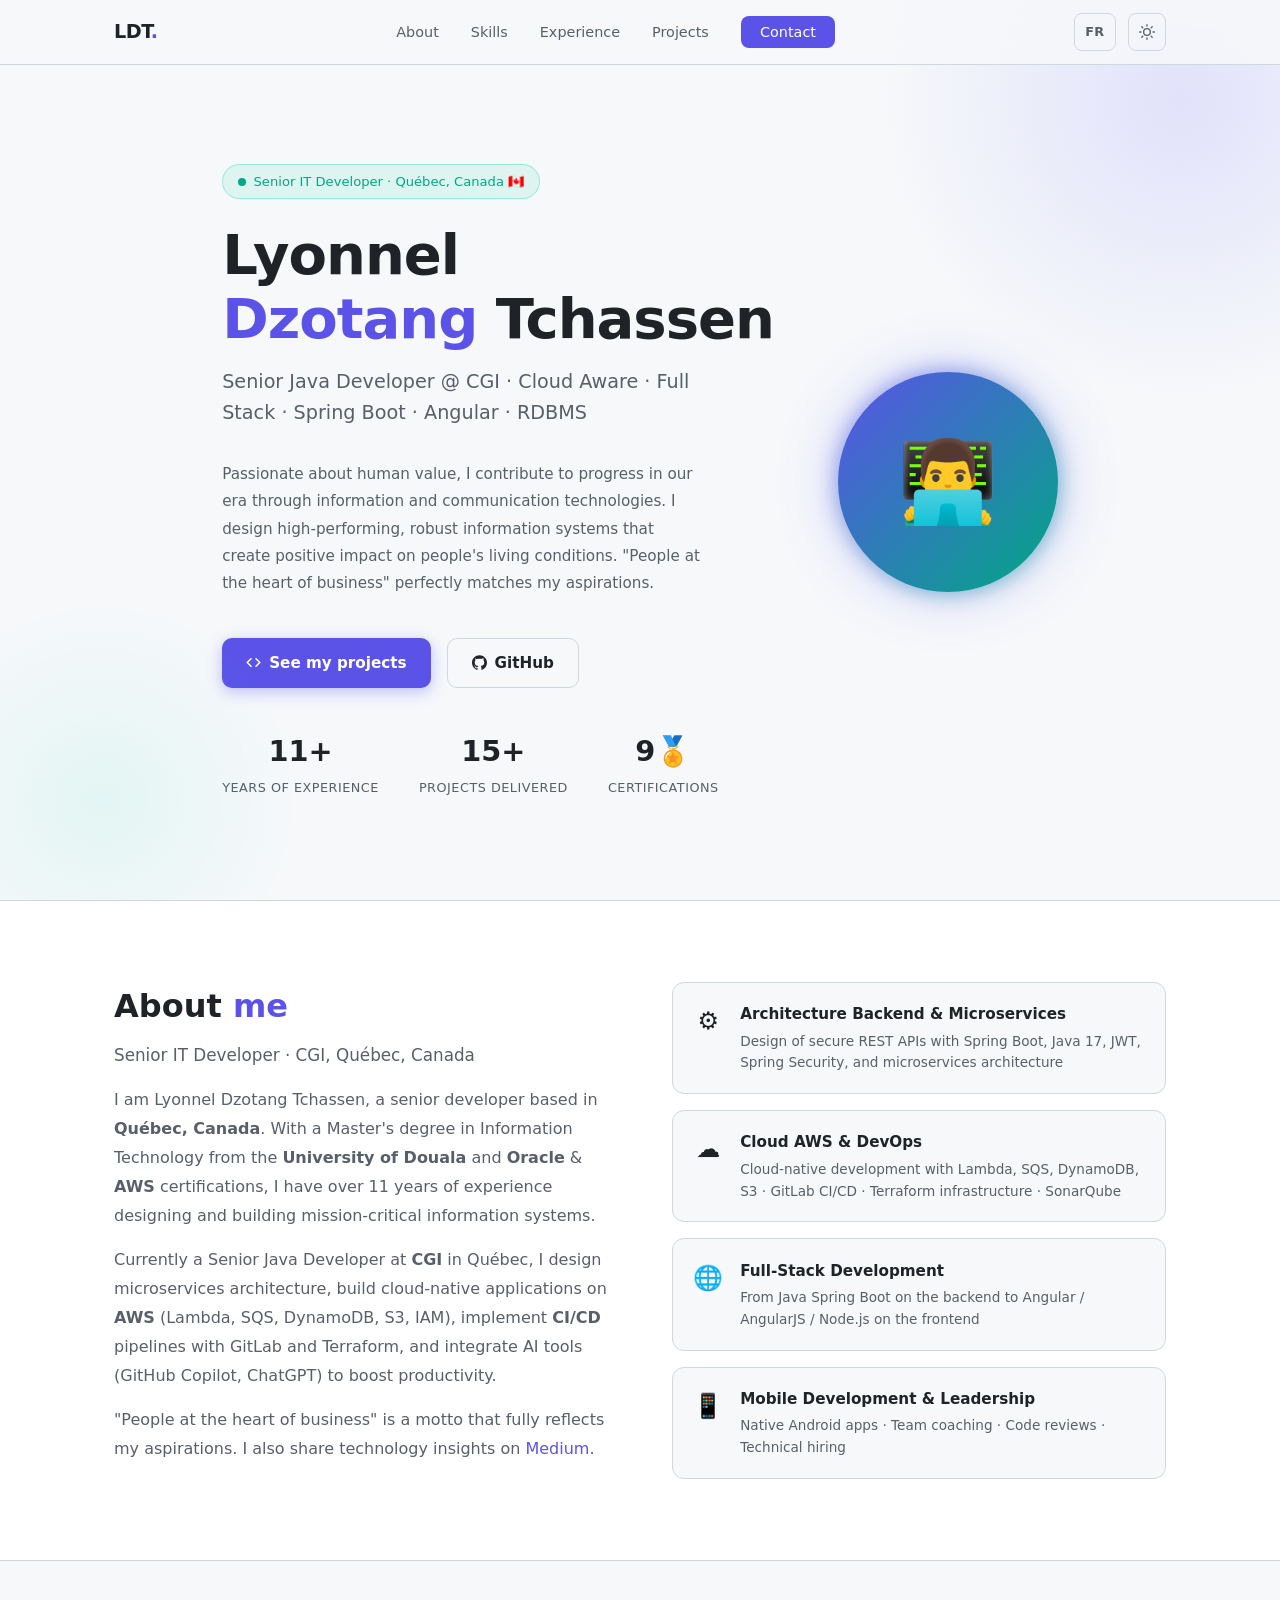
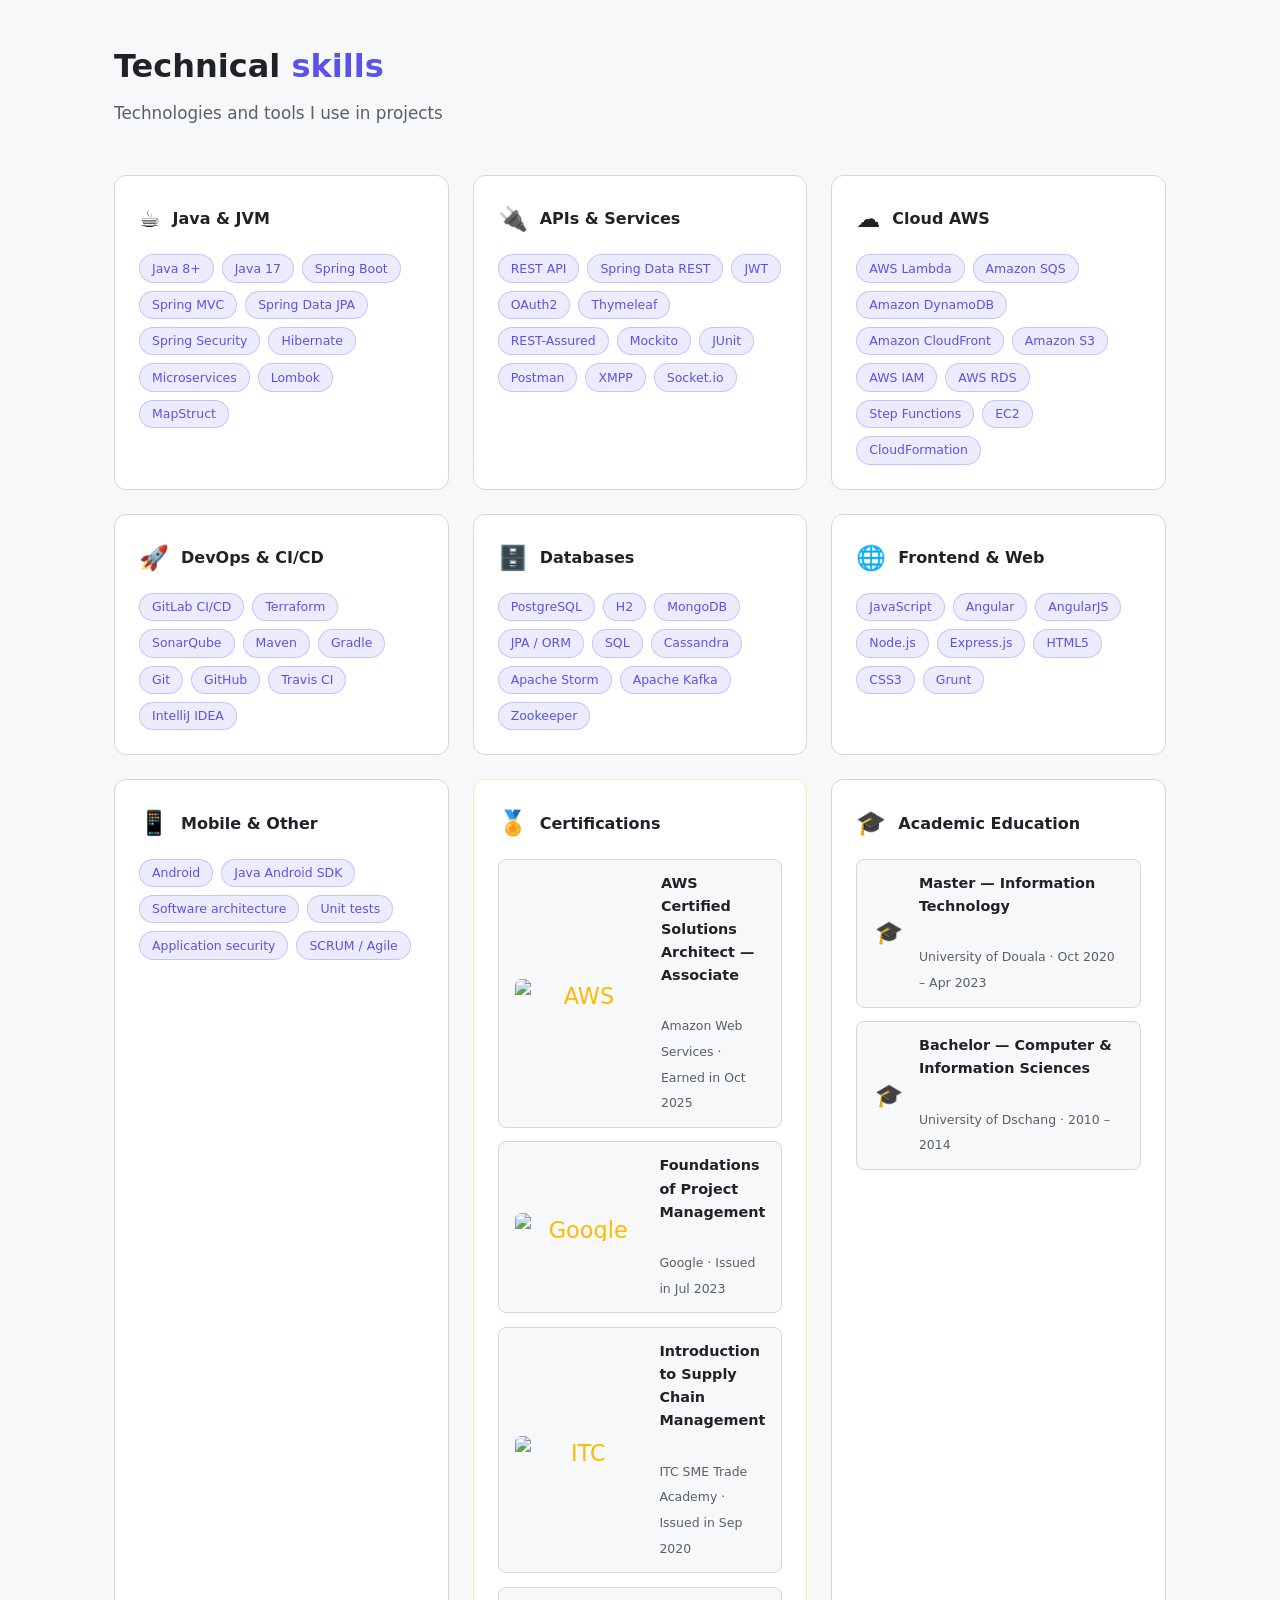
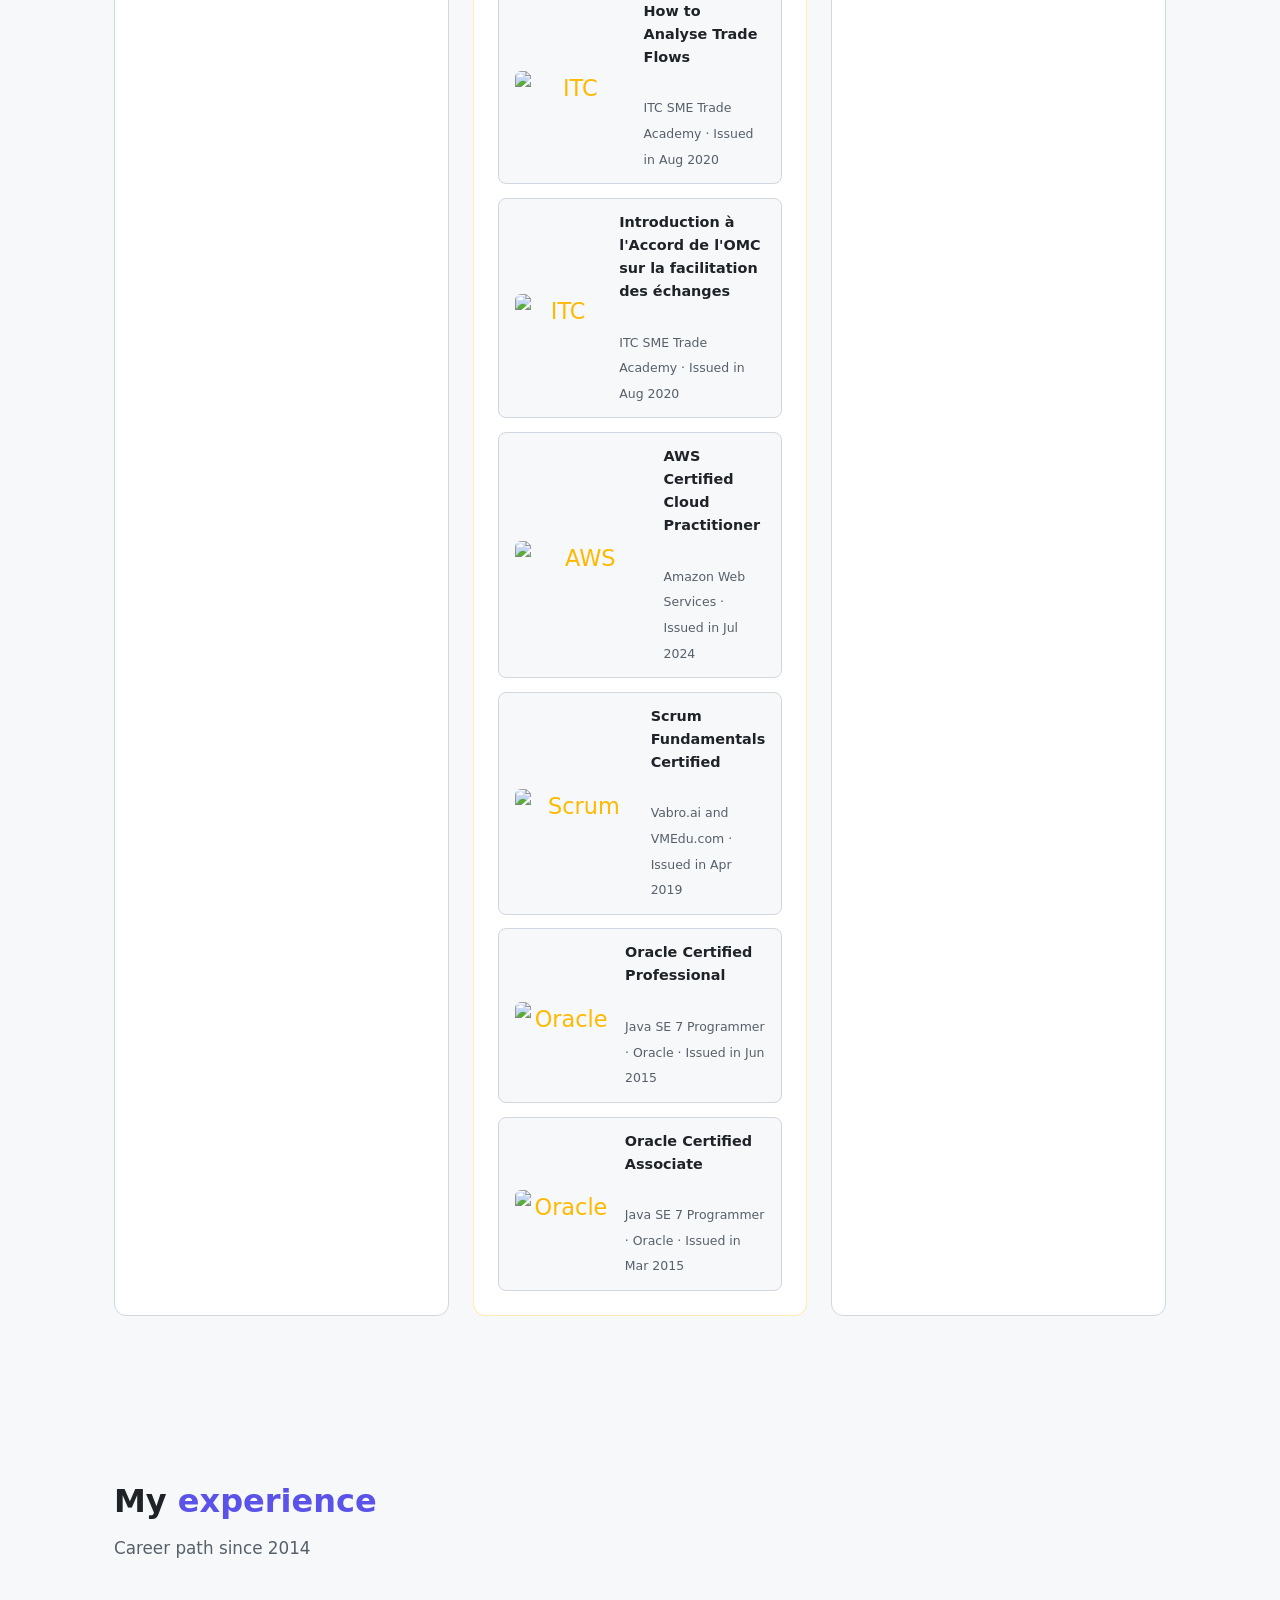
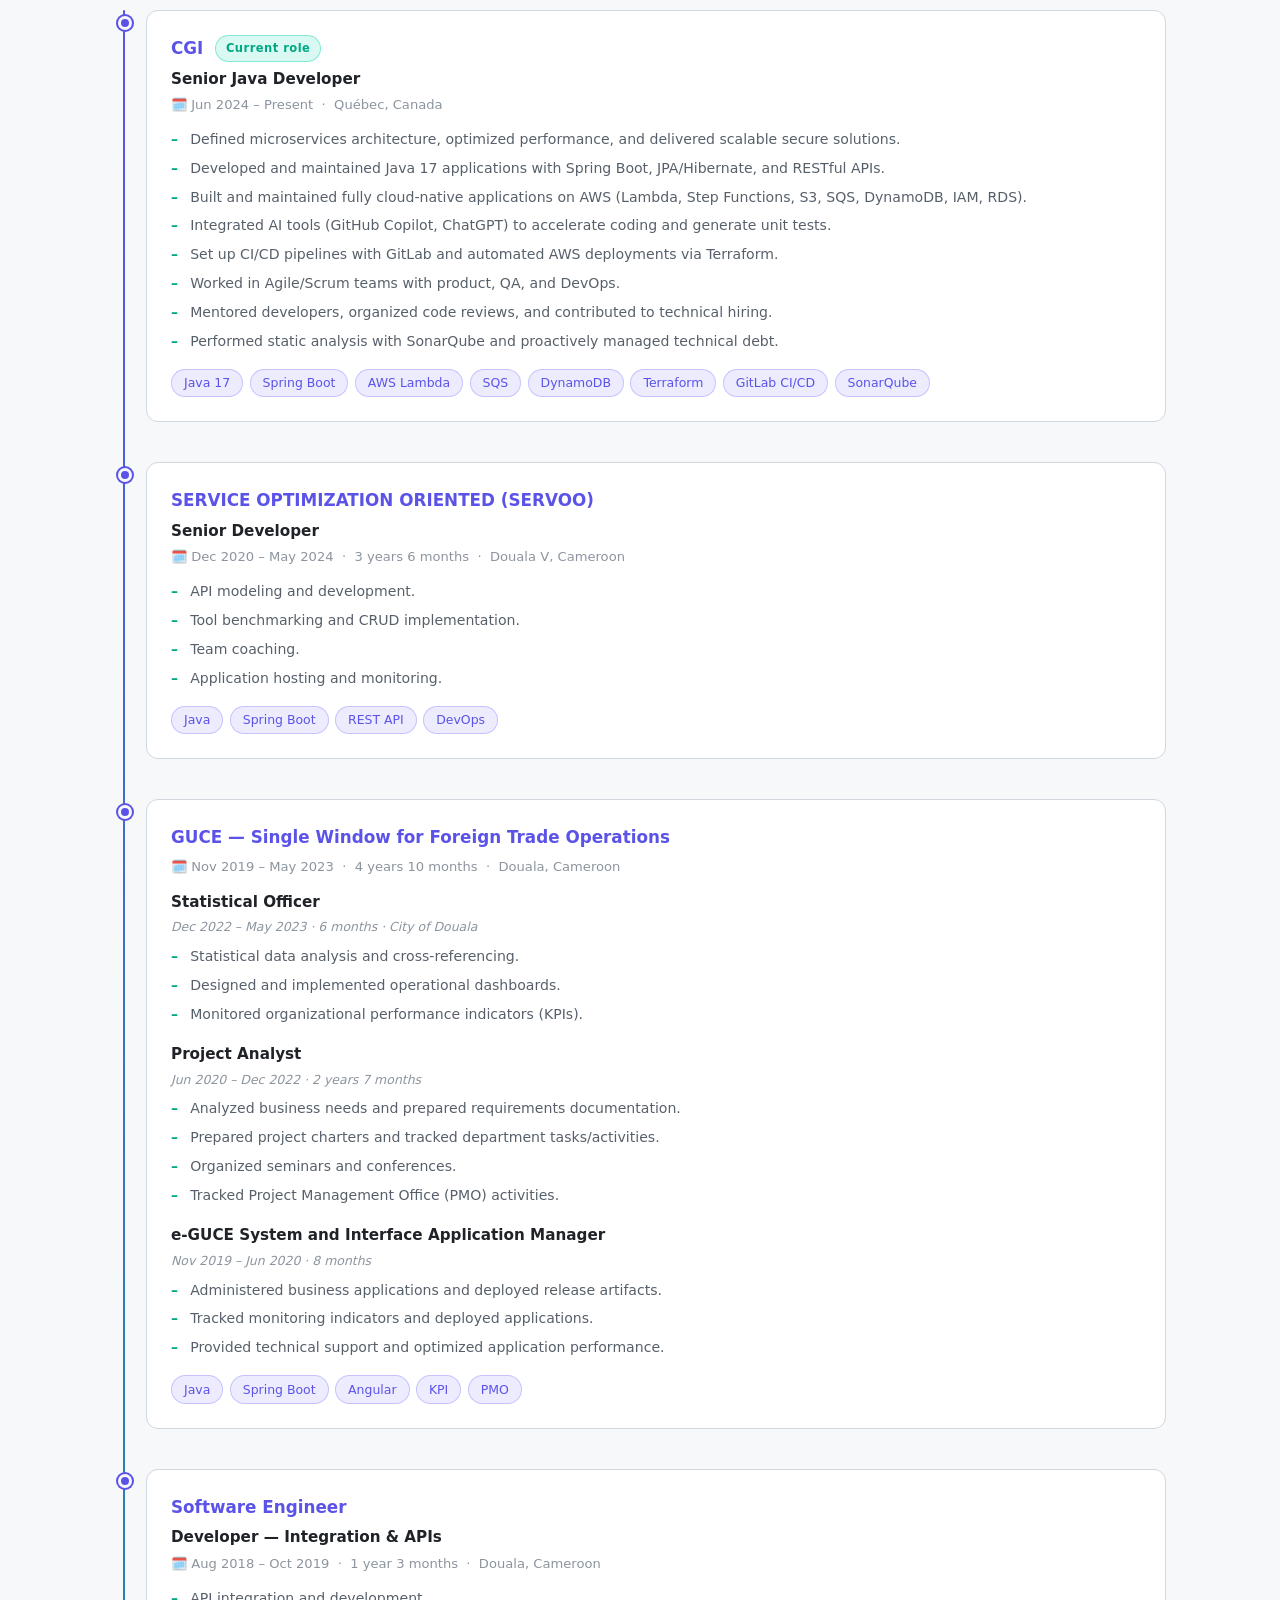
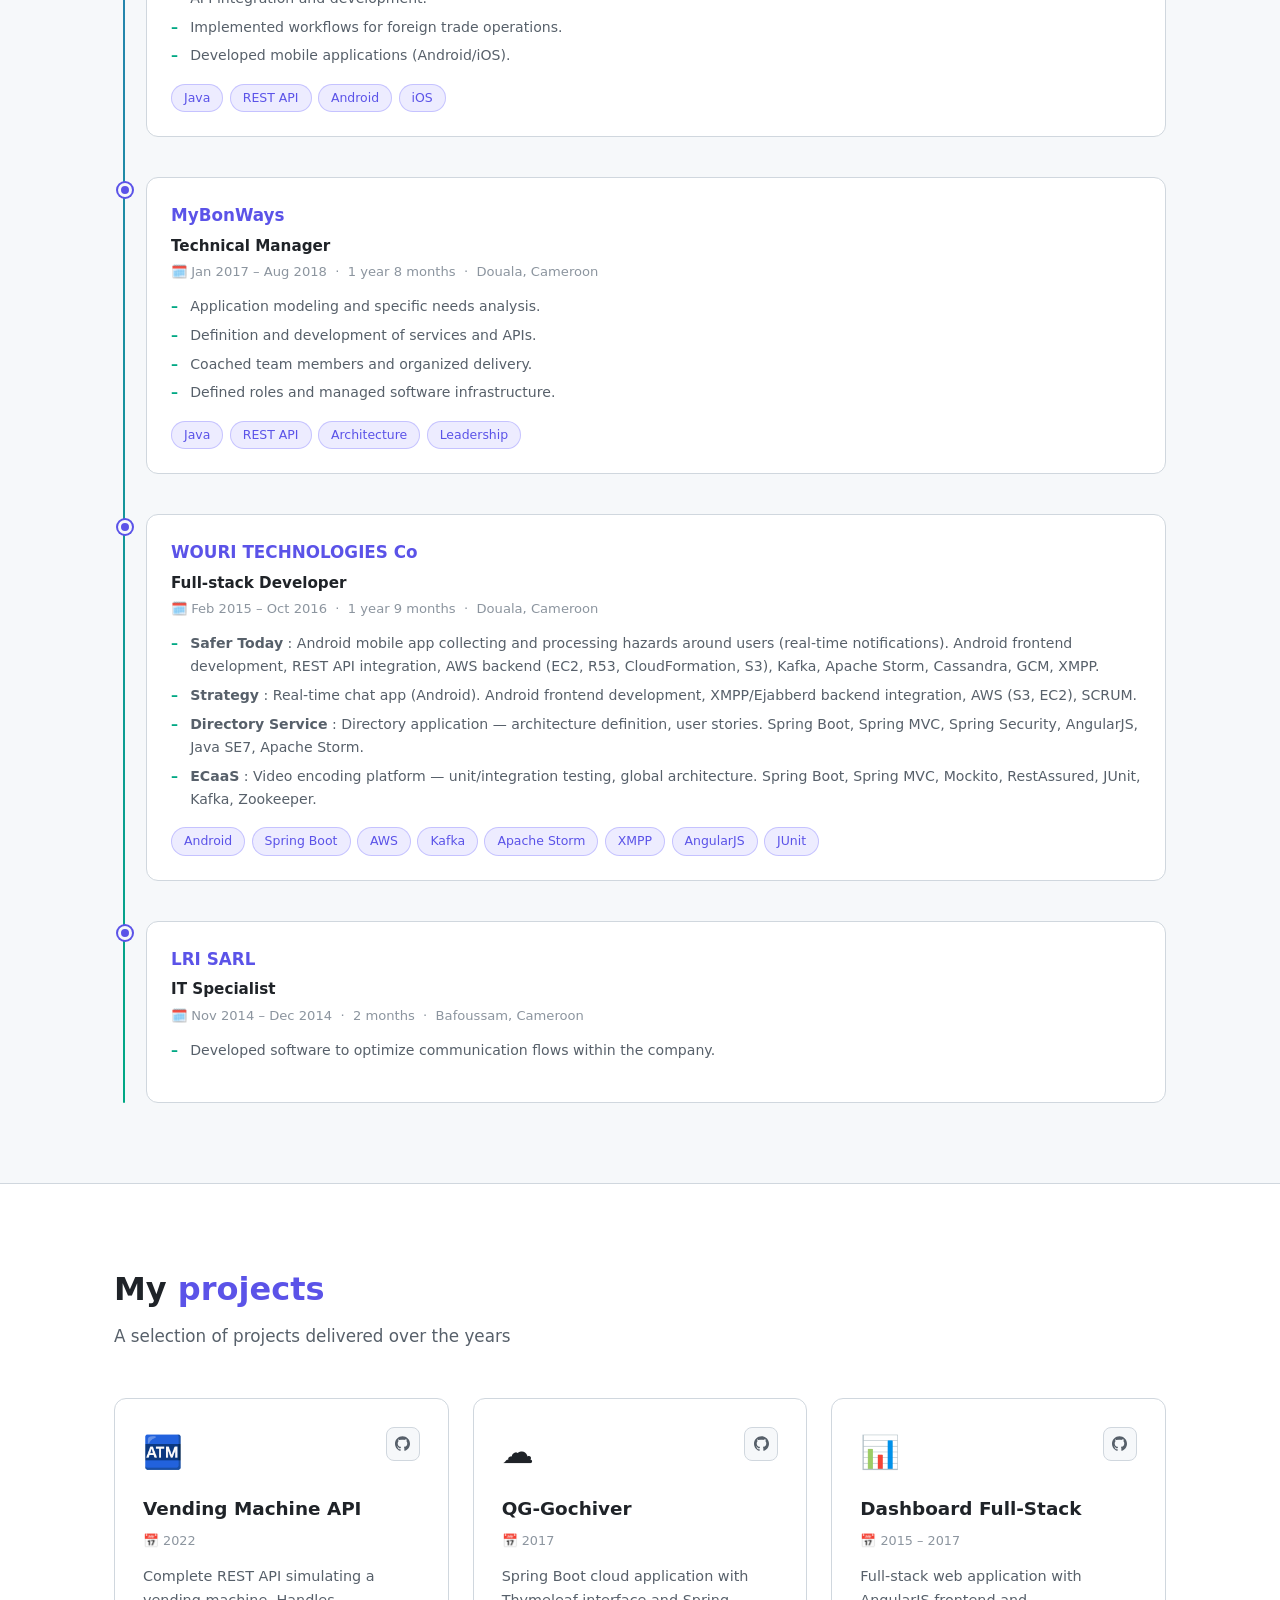
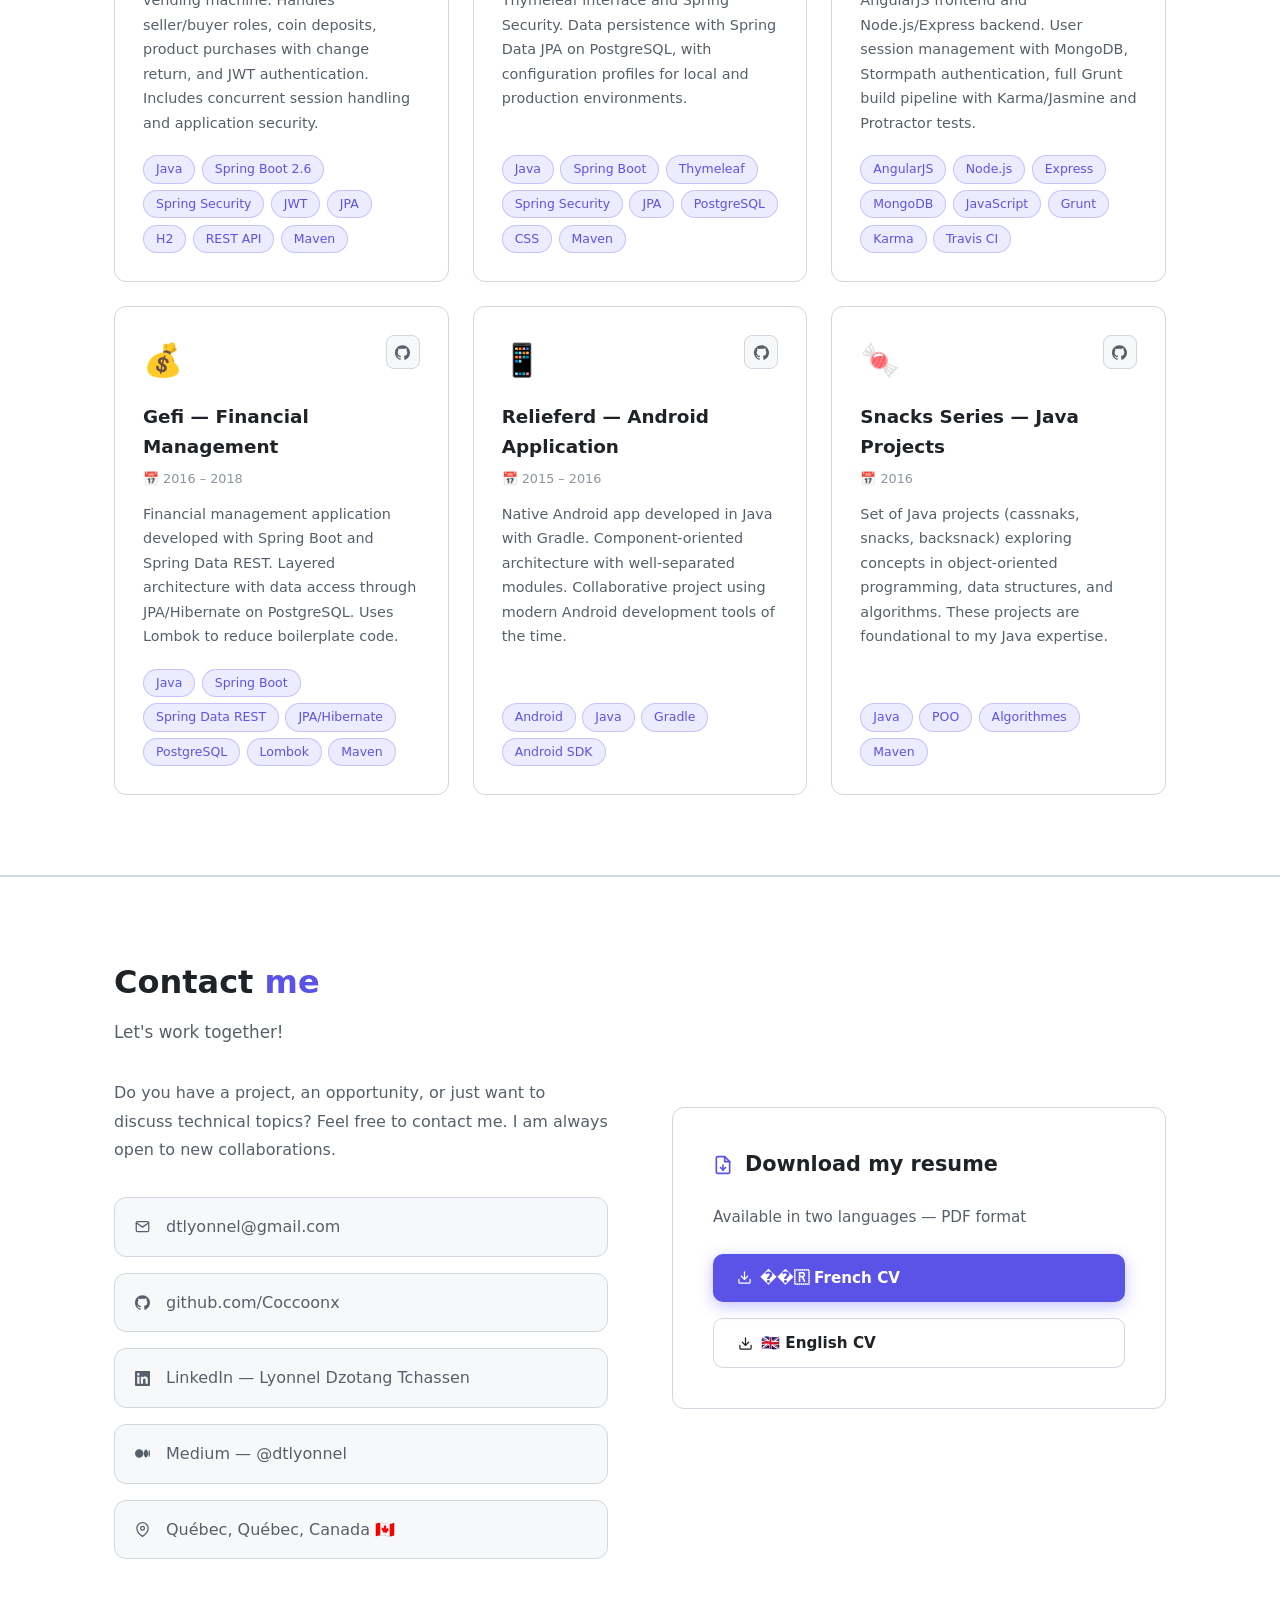
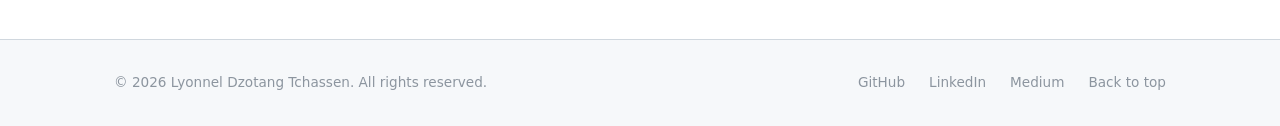
==== en-ca.html @ dbcf71ce "feat: update certification dates (Oracle OCA/OCP, AWS Cloud Practitioner) Agent-Logs-Url: https://gi" ====
<!DOCTYPE html>
<html lang="en-CA">
<head>
  <meta charset="UTF-8" />
  <meta name="viewport" content="width=device-width, initial-scale=1.0" />
  <meta name="description" content="Technical portfolio of Lyonnel Dzotang Tchassen — Senior IT Developer in Québec, specializing in Java 17, Spring Boot, AWS Cloud, Microservices, CI/CD and Full-Stack development." />
  <meta name="author" content="Lyonnel Dzotang Tchassen" />
  <title>Lyonnel Dzotang Tchassen — Portfolio (EN-CA)</title>
  <link rel="alternate" hreflang="fr-CA" href="index.html" />
  <link rel="alternate" hreflang="en-CA" href="en-ca.html" />
  <link rel="icon" type="image/svg+xml" href="favicon.svg" />

  <!-- Stylesheet -->
  <link rel="stylesheet" href="styles.css" />
</head>
<body>

  <!-- ========== NAVIGATION ========== -->
  <nav class="nav">
    <div class="container nav-inner">
      <a href="#" class="nav-logo">LDT<span>.</span></a>
      <ul class="nav-links">
        <li><a href="#about">About</a></li>
        <li><a href="#skills">Skills</a></li>
        <li><a href="#experience">Experience</a></li>
        <li><a href="#projects">Projects</a></li>
        <li><a href="#contact" class="nav-cta">Contact</a></li>
      </ul>
      <div class="nav-right">
        <a href="index.html" class="lang-switch" aria-label="Switch to French version">FR</a>
        <button class="theme-toggle" id="themeToggle" aria-label="Toggle theme">
          <!-- moon icon (shown in dark mode) -->
          <svg class="icon-moon" xmlns="http://www.w3.org/2000/svg" width="16" height="16" viewBox="0 0 24 24" fill="none" stroke="currentColor" stroke-width="2" stroke-linecap="round" stroke-linejoin="round" aria-hidden="true"><path d="M21 12.79A9 9 0 1 1 11.21 3 7 7 0 0 0 21 12.79z"/></svg>
          <!-- sun icon (shown in light mode) -->
          <svg class="icon-sun" xmlns="http://www.w3.org/2000/svg" width="16" height="16" viewBox="0 0 24 24" fill="none" stroke="currentColor" stroke-width="2" stroke-linecap="round" stroke-linejoin="round" aria-hidden="true"><circle cx="12" cy="12" r="5"/><line x1="12" y1="1" x2="12" y2="3"/><line x1="12" y1="21" x2="12" y2="23"/><line x1="4.22" y1="4.22" x2="5.64" y2="5.64"/><line x1="18.36" y1="18.36" x2="19.78" y2="19.78"/><line x1="1" y1="12" x2="3" y2="12"/><line x1="21" y1="12" x2="23" y2="12"/><line x1="4.22" y1="19.78" x2="5.64" y2="18.36"/><line x1="18.36" y1="5.64" x2="19.78" y2="4.22"/></svg>
        </button>
        <button class="hamburger" id="hamburger" aria-label="Menu" aria-expanded="false">
          <span></span><span></span><span></span>
        </button>
      </div>
    </div>
  </nav>

  <!-- Mobile drawer -->
  <nav class="mobile-menu" id="mobileMenu" aria-label="Mobile menu">
    <a href="#about" class="mobile-link">About</a>
    <a href="#skills" class="mobile-link">Skills</a>
    <a href="#experience" class="mobile-link">Experience</a>
    <a href="#projects" class="mobile-link">Projects</a>
    <a href="#contact" class="mobile-cta">Contact</a>
    <a href="index.html" class="mobile-link">French version</a>
  </nav>

  <!-- ========== HERO ========== -->
  <section class="hero" id="home">
    <div class="container">
      <div class="hero-inner">
        <div class="hero-content">
          <div class="hero-badge">Senior IT Developer · Québec, Canada 🇨🇦</div>
          <h1 class="hero-title">
            Lyonnel<br />
            <span class="highlight">Dzotang</span> Tchassen
          </h1>
          <p class="hero-subtitle">Senior Java Developer @ CGI · Cloud Aware · Full Stack · Spring Boot · Angular · RDBMS</p>
          <p class="hero-description">
            Passionate about human value, I contribute to progress in our era through
            information and communication technologies. I design high-performing, robust
            information systems that create positive impact on people's living conditions. "People at the heart of business" perfectly matches my aspirations.
          </p>
          <div class="hero-actions">
            <a href="#projects" class="btn btn-primary">
              <svg width="15" height="15" viewBox="0 0 24 24" fill="none" stroke="currentColor" stroke-width="2.5" stroke-linecap="round" stroke-linejoin="round" aria-hidden="true"><polyline points="16 18 22 12 16 6"/><polyline points="8 6 2 12 8 18"/></svg> See my projects
            </a>
            <a href="https://github.com/Coccoonx" target="_blank" rel="noopener" class="btn btn-outline">
              <svg width="15" height="15" viewBox="0 0 24 24" fill="currentColor" aria-hidden="true"><path d="M12 .297c-6.63 0-12 5.373-12 12 0 5.303 3.438 9.8 8.205 11.385.6.113.82-.258.82-.577 0-.285-.01-1.04-.015-2.04-3.338.724-4.042-1.61-4.042-1.61C4.422 18.07 3.633 17.7 3.633 17.7c-1.087-.744.084-.729.084-.729 1.205.084 1.838 1.236 1.838 1.236 1.07 1.835 2.809 1.305 3.495.998.108-.776.417-1.305.76-1.605-2.665-.3-5.466-1.332-5.466-5.93 0-1.31.465-2.38 1.235-3.22-.135-.303-.54-1.523.105-3.176 0 0 1.005-.322 3.3 1.23.96-.267 1.98-.399 3-.405 1.02.006 2.04.138 3 .405 2.28-1.552 3.285-1.23 3.285-1.23.645 1.653.24 2.873.12 3.176.765.84 1.23 1.91 1.23 3.22 0 4.61-2.805 5.625-5.475 5.92.42.36.81 1.096.81 2.22 0 1.606-.015 2.896-.015 3.286 0 .315.21.69.825.57C20.565 22.092 24 17.592 24 12.297c0-6.627-5.373-12-12-12"/></svg> GitHub
            </a>
          </div>
          <div class="hero-stats">
            <div class="stat">
              <span class="stat-number">11+</span>
              <span class="stat-label">Years of experience</span>
            </div>
            <div class="stat">
              <span class="stat-number">15+</span>
              <span class="stat-label">Projects delivered</span>
            </div>
            <div class="stat">
              <span class="stat-number">9🏅</span>
              <span class="stat-label">Certifications</span>
            </div>
          </div>
        </div>
        <div class="hero-avatar" aria-hidden="true">👨‍💻</div>
      </div>
    </div>
  </section>

  <!-- ========== ABOUT ========== -->
  <section class="section about" id="about">
    <div class="container">
      <div class="about-inner">
        <div class="about-text">
          <h2 class="section-title">About <span>me</span></h2>
          <p class="section-subtitle">Senior IT Developer · CGI, Québec, Canada</p>
          <p>
            I am Lyonnel Dzotang Tchassen, a senior developer based in <strong>Québec, Canada</strong>.
            With a Master's degree in Information Technology from the <strong>University of Douala</strong> and
            <strong>Oracle</strong> &amp; <strong>AWS</strong> certifications, I have over 11 years of experience
            designing and building mission-critical information systems.
          </p>
          <p>
            Currently a Senior Java Developer at <strong>CGI</strong> in Québec, I design
            microservices architecture, build cloud-native applications on <strong>AWS</strong> (Lambda,
            SQS, DynamoDB, S3, IAM), implement <strong>CI/CD</strong> pipelines with GitLab and
            Terraform, and integrate AI tools (GitHub Copilot, ChatGPT) to boost productivity.
          </p>
          <p>
            "People at the heart of business" is a motto that fully reflects my aspirations.
            I also share technology insights on
            <a href="https://medium.com/@dtlyonnel" target="_blank" rel="noopener">Medium</a>.
          </p>
        </div>
        <div class="about-highlights">
          <div class="highlight-item">
            <span class="highlight-icon">⚙️</span>
            <div>
              <h4>Architecture Backend & Microservices</h4>
              <p>Design of secure REST APIs with Spring Boot, Java 17, JWT, Spring Security, and microservices architecture</p>
            </div>
          </div>
          <div class="highlight-item">
            <span class="highlight-icon">☁️</span>
            <div>
              <h4>Cloud AWS & DevOps</h4>
              <p>Cloud-native development with Lambda, SQS, DynamoDB, S3 · GitLab CI/CD · Terraform infrastructure · SonarQube</p>
            </div>
          </div>
          <div class="highlight-item">
            <span class="highlight-icon">🌐</span>
            <div>
              <h4>Full-Stack Development</h4>
              <p>From Java Spring Boot on the backend to Angular / AngularJS / Node.js on the frontend</p>
            </div>
          </div>
          <div class="highlight-item">
            <span class="highlight-icon">📱</span>
            <div>
              <h4>Mobile Development & Leadership</h4>
              <p>Native Android apps · Team coaching · Code reviews · Technical hiring</p>
            </div>
          </div>
        </div>
      </div>
    </div>
  </section>

  <!-- ========== SKILLS ========== -->
  <section class="section" id="skills">
    <div class="container">
      <h2 class="section-title">Technical <span>skills</span></h2>
      <p class="section-subtitle">Technologies and tools I use in projects</p>
      <div class="skills-grid">

        <div class="skill-category">
          <div class="skill-cat-header">
            <span class="skill-cat-icon">☕</span>
            <span class="skill-cat-title">Java & JVM</span>
          </div>
          <div class="skill-tags">
            <span class="tag">Java 8+</span>
            <span class="tag">Java 17</span>
            <span class="tag">Spring Boot</span>
            <span class="tag">Spring MVC</span>
            <span class="tag">Spring Data JPA</span>
            <span class="tag">Spring Security</span>
            <span class="tag">Hibernate</span>
            <span class="tag">Microservices</span>
            <span class="tag">Lombok</span>
            <span class="tag">MapStruct</span>
          </div>
        </div>

        <div class="skill-category">
          <div class="skill-cat-header">
            <span class="skill-cat-icon">🔌</span>
            <span class="skill-cat-title">APIs & Services</span>
          </div>
          <div class="skill-tags">
            <span class="tag">REST API</span>
            <span class="tag">Spring Data REST</span>
            <span class="tag">JWT</span>
            <span class="tag">OAuth2</span>
            <span class="tag">Thymeleaf</span>
            <span class="tag">REST-Assured</span>
            <span class="tag">Mockito</span>
            <span class="tag">JUnit</span>
            <span class="tag">Postman</span>
            <span class="tag">XMPP</span>
            <span class="tag">Socket.io</span>
          </div>
        </div>

        <div class="skill-category">
          <div class="skill-cat-header">
            <span class="skill-cat-icon">☁️</span>
            <span class="skill-cat-title">Cloud AWS</span>
          </div>
          <div class="skill-tags">
            <span class="tag">AWS Lambda</span>
            <span class="tag">Amazon SQS</span>
            <span class="tag">Amazon DynamoDB</span>
            <span class="tag">Amazon CloudFront</span>
            <span class="tag">Amazon S3</span>
            <span class="tag">AWS IAM</span>
            <span class="tag">AWS RDS</span>
            <span class="tag">Step Functions</span>
            <span class="tag">EC2</span>
            <span class="tag">CloudFormation</span>
          </div>
        </div>

        <div class="skill-category">
          <div class="skill-cat-header">
            <span class="skill-cat-icon">🚀</span>
            <span class="skill-cat-title">DevOps & CI/CD</span>
          </div>
          <div class="skill-tags">
            <span class="tag">GitLab CI/CD</span>
            <span class="tag">Terraform</span>
            <span class="tag">SonarQube</span>
            <span class="tag">Maven</span>
            <span class="tag">Gradle</span>
            <span class="tag">Git</span>
            <span class="tag">GitHub</span>
            <span class="tag">Travis CI</span>
            <span class="tag">IntelliJ IDEA</span>
          </div>
        </div>

        <div class="skill-category">
          <div class="skill-cat-header">
            <span class="skill-cat-icon">🗄️</span>
            <span class="skill-cat-title">Databases</span>
          </div>
          <div class="skill-tags">
            <span class="tag">PostgreSQL</span>
            <span class="tag">H2</span>
            <span class="tag">MongoDB</span>
            <span class="tag">JPA / ORM</span>
            <span class="tag">SQL</span>
            <span class="tag">Cassandra</span>
            <span class="tag">Apache Storm</span>
            <span class="tag">Apache Kafka</span>
            <span class="tag">Zookeeper</span>
          </div>
        </div>

        <div class="skill-category">
          <div class="skill-cat-header">
            <span class="skill-cat-icon">🌐</span>
            <span class="skill-cat-title">Frontend & Web</span>
          </div>
          <div class="skill-tags">
            <span class="tag">JavaScript</span>
            <span class="tag">Angular</span>
            <span class="tag">AngularJS</span>
            <span class="tag">Node.js</span>
            <span class="tag">Express.js</span>
            <span class="tag">HTML5</span>
            <span class="tag">CSS3</span>
            <span class="tag">Grunt</span>
          </div>
        </div>

        <div class="skill-category">
          <div class="skill-cat-header">
            <span class="skill-cat-icon">📱</span>
            <span class="skill-cat-title">Mobile & Other</span>
          </div>
          <div class="skill-tags">
            <span class="tag">Android</span>
            <span class="tag">Java Android SDK</span>
            <span class="tag">Software architecture</span>
            <span class="tag">Unit tests</span>
            <span class="tag">Application security</span>
            <span class="tag">SCRUM / Agile</span>
          </div>
        </div>

        <div class="skill-category skill-category--cert">
          <div class="skill-cat-header">
            <span class="skill-cat-icon">🏅</span>
            <span class="skill-cat-title">Certifications</span>
          </div>
          <div class="cert-list">
            <div class="cert-item">
              <img class="cert-badge cert-badge-img" src="https://github.com/user-attachments/assets/56078456-a973-4af6-a7c3-b64ad6522e14" alt="AWS Solutions Architect Associate badge" loading="lazy" decoding="async" />
              <div>
                <strong>AWS Certified Solutions Architect — Associate</strong><br />
                <small>Amazon Web Services · Earned in Oct 2025</small>
              </div>
            </div>
            <div class="cert-item">
              <img class="cert-badge cert-badge-img" src="https://img.shields.io/badge/Google-Project_Management-4285F4?style=for-the-badge&amp;logo=google&amp;logoColor=white" alt="Google Project Management badge" loading="lazy" decoding="async" />
              <div>
                <strong>Foundations of Project Management</strong><br />
                <small>Google · Issued in Jul 2023</small>
              </div>
            </div>
            <div class="cert-item">
              <img class="cert-badge cert-badge-img" src="https://img.shields.io/badge/ITC-Supply_Chain_Management-0A6EBD?style=for-the-badge" alt="ITC Supply Chain Management badge" loading="lazy" decoding="async" />
              <div>
                <strong>Introduction to Supply Chain Management</strong><br />
                <small>ITC SME Trade Academy · Issued in Sep 2020</small>
              </div>
            </div>
            <div class="cert-item">
              <img class="cert-badge cert-badge-img" src="https://img.shields.io/badge/ITC-Trade_Flows-0A6EBD?style=for-the-badge" alt="ITC Trade Flows badge" loading="lazy" decoding="async" />
              <div>
                <strong>How to Analyse Trade Flows</strong><br />
                <small>ITC SME Trade Academy · Issued in Aug 2020</small>
              </div>
            </div>
            <div class="cert-item">
              <img class="cert-badge cert-badge-img" src="https://img.shields.io/badge/ITC-Trade_Facilitation-0A6EBD?style=for-the-badge" alt="ITC Trade Facilitation badge" loading="lazy" decoding="async" />
              <div>
                <strong>Introduction à l'Accord de l'OMC sur la facilitation des échanges</strong><br />
                <small>ITC SME Trade Academy · Issued in Aug 2020</small>
              </div>
            </div>
            <div class="cert-item">
              <img class="cert-badge cert-badge-img" src="https://github.com/user-attachments/assets/c1d04ba4-fe42-4bd4-9ab0-0fd195fefcc6" alt="AWS Cloud Practitioner badge" loading="lazy" decoding="async" />
              <div>
                <strong>AWS Certified Cloud Practitioner</strong><br />
                <small>Amazon Web Services · Issued in Jul 2024</small>
              </div>
            </div>
            <div class="cert-item">
              <img class="cert-badge cert-badge-img" src="https://img.shields.io/badge/Scrum-Fundamentals-009FDA?style=for-the-badge" alt="Scrum Fundamentals badge" loading="lazy" decoding="async" />
              <div>
                <strong>Scrum Fundamentals Certified</strong><br />
                <small>Vabro.ai and VMEdu.com · Issued in Apr 2019</small>
              </div>
            </div>
            <div class="cert-item">
              <img class="cert-badge cert-badge-img" src="https://github.com/user-attachments/assets/168203d4-fb50-4c50-bf21-3f206baa89c7" alt="Oracle OCP badge" loading="lazy" decoding="async" />
              <div>
                <strong>Oracle Certified Professional</strong><br />
                <small>Java SE 7 Programmer · Oracle · Issued in Jun 2015</small>
              </div>
            </div>
            <div class="cert-item">
              <img class="cert-badge cert-badge-img" src="https://github.com/user-attachments/assets/389f35ef-4813-4294-9500-443a9073a824" alt="Oracle OCA badge" loading="lazy" decoding="async" />
              <div>
                <strong>Oracle Certified Associate</strong><br />
                <small>Java SE 7 Programmer · Oracle · Issued in Mar 2015</small>
              </div>
            </div>
          </div>
        </div>
        <div class="skill-category">
          <div class="skill-cat-header">
            <span class="skill-cat-icon">🎓</span>
            <span class="skill-cat-title">Academic Education</span>
          </div>
          <div class="cert-list">
            <div class="cert-item">
              <span class="cert-badge">🎓</span>
              <div>
                <strong>Master — Information Technology</strong><br />
                <small>University of Douala · Oct 2020 – Apr 2023</small>
              </div>
            </div>
            <div class="cert-item">
              <span class="cert-badge">🎓</span>
              <div>
                <strong>Bachelor — Computer &amp; Information Sciences</strong><br />
                <small>University of Dschang · 2010 – 2014</small>
              </div>
            </div>
          </div>
        </div>
    </div>
  </section>
  <!-- ========== EXPERIENCE ========== -->
  <section class="section experience-section" id="experience">
    <div class="container">
      <h2 class="section-title">My <span>experience</span></h2>
      <p class="section-subtitle">Career path since 2014</p>
      <div class="timeline">

        <!-- CGI -->
        <div class="timeline-item">
          <div class="timeline-marker"></div>
          <div class="timeline-content">
            <div class="timeline-header">
              <h3 class="timeline-company">CGI</h3>
              <span class="timeline-badge timeline-badge--current">Current role</span>
            </div>
            <h4 class="timeline-role">Senior Java Developer</h4>
            <p class="timeline-period">🗓️ Jun 2024 – Present &nbsp;·&nbsp; Québec, Canada</p>
            <ul class="timeline-tasks">
              <li>Defined microservices architecture, optimized performance, and delivered scalable secure solutions.</li>
              <li>Developed and maintained Java 17 applications with Spring Boot, JPA/Hibernate, and RESTful APIs.</li>
              <li>Built and maintained fully cloud-native applications on AWS (Lambda, Step Functions, S3, SQS, DynamoDB, IAM, RDS).</li>
              <li>Integrated AI tools (GitHub Copilot, ChatGPT) to accelerate coding and generate unit tests.</li>
              <li>Set up CI/CD pipelines with GitLab and automated AWS deployments via Terraform.</li>
              <li>Worked in Agile/Scrum teams with product, QA, and DevOps.</li>
              <li>Mentored developers, organized code reviews, and contributed to technical hiring.</li>
              <li>Performed static analysis with SonarQube and proactively managed technical debt.</li>
            </ul>
            <div class="timeline-tech">
              <span class="tag">Java 17</span><span class="tag">Spring Boot</span><span class="tag">AWS Lambda</span><span class="tag">SQS</span><span class="tag">DynamoDB</span><span class="tag">Terraform</span><span class="tag">GitLab CI/CD</span><span class="tag">SonarQube</span>
            </div>
          </div>
        </div>

        <!-- SERVOO -->
        <div class="timeline-item">
          <div class="timeline-marker"></div>
          <div class="timeline-content">
            <div class="timeline-header">
              <h3 class="timeline-company">SERVICE OPTIMIZATION ORIENTED (SERVOO)</h3>
            </div>
            <h4 class="timeline-role">Senior Developer</h4>
            <p class="timeline-period">🗓️ Dec 2020 – May 2024 &nbsp;·&nbsp; 3 years 6 months &nbsp;·&nbsp; Douala V, Cameroon</p>
            <ul class="timeline-tasks">
              <li>API modeling and development.</li>
              <li>Tool benchmarking and CRUD implementation.</li>
              <li>Team coaching.</li>
              <li>Application hosting and monitoring.</li>
            </ul>
            <div class="timeline-tech">
              <span class="tag">Java</span><span class="tag">Spring Boot</span><span class="tag">REST API</span><span class="tag">DevOps</span>
            </div>
          </div>
        </div>

        <!-- GUCE -->
        <div class="timeline-item">
          <div class="timeline-marker"></div>
          <div class="timeline-content">
            <div class="timeline-header">
              <h3 class="timeline-company">GUCE — Single Window for Foreign Trade Operations</h3>
            </div>
            <p class="timeline-period">🗓️ Nov 2019 – May 2023 &nbsp;·&nbsp; 4 years 10 months &nbsp;·&nbsp; Douala, Cameroon</p>

            <h4 class="timeline-role">Statistical Officer</h4>
            <p class="timeline-sub-period">Dec 2022 – May 2023 · 6 months · City of Douala</p>
            <ul class="timeline-tasks">
              <li>Statistical data analysis and cross-referencing.</li>
              <li>Designed and implemented operational dashboards.</li>
              <li>Monitored organizational performance indicators (KPIs).</li>
            </ul>

            <h4 class="timeline-role" style="margin-top: 1rem;">Project Analyst</h4>
            <p class="timeline-sub-period">Jun 2020 – Dec 2022 · 2 years 7 months</p>
            <ul class="timeline-tasks">
              <li>Analyzed business needs and prepared requirements documentation.</li>
              <li>Prepared project charters and tracked department tasks/activities.</li>
              <li>Organized seminars and conferences.</li>
              <li>Tracked Project Management Office (PMO) activities.</li>
            </ul>

            <h4 class="timeline-role" style="margin-top: 1rem;">e-GUCE System and Interface Application Manager</h4>
            <p class="timeline-sub-period">Nov 2019 – Jun 2020 · 8 months</p>
            <ul class="timeline-tasks">
              <li>Administered business applications and deployed release artifacts.</li>
              <li>Tracked monitoring indicators and deployed applications.</li>
              <li>Provided technical support and optimized application performance.</li>
            </ul>
            <div class="timeline-tech">
              <span class="tag">Java</span><span class="tag">Spring Boot</span><span class="tag">Angular</span><span class="tag">KPI</span><span class="tag">PMO</span>
            </div>
          </div>
        </div>

        <!-- Software Engineer (before GUCE) -->
        <div class="timeline-item">
          <div class="timeline-marker"></div>
          <div class="timeline-content">
            <div class="timeline-header">
              <h3 class="timeline-company">Software Engineer</h3>
            </div>
            <h4 class="timeline-role">Developer — Integration & APIs</h4>
            <p class="timeline-period">🗓️ Aug 2018 – Oct 2019 &nbsp;·&nbsp; 1 year 3 months &nbsp;·&nbsp; Douala, Cameroon</p>
            <ul class="timeline-tasks">
              <li>API integration and development.</li>
              <li>Implemented workflows for foreign trade operations.</li>
              <li>Developed mobile applications (Android/iOS).</li>
            </ul>
            <div class="timeline-tech">
              <span class="tag">Java</span><span class="tag">REST API</span><span class="tag">Android</span><span class="tag">iOS</span>
            </div>
          </div>
        </div>

        <!-- MyBonWays -->
        <div class="timeline-item">
          <div class="timeline-marker"></div>
          <div class="timeline-content">
            <div class="timeline-header">
              <h3 class="timeline-company">MyBonWays</h3>
            </div>
            <h4 class="timeline-role">Technical Manager</h4>
            <p class="timeline-period">🗓️ Jan 2017 – Aug 2018 &nbsp;·&nbsp; 1 year 8 months &nbsp;·&nbsp; Douala, Cameroon</p>
            <ul class="timeline-tasks">
              <li>Application modeling and specific needs analysis.</li>
              <li>Definition and development of services and APIs.</li>
              <li>Coached team members and organized delivery.</li>
              <li>Defined roles and managed software infrastructure.</li>
            </ul>
            <div class="timeline-tech">
              <span class="tag">Java</span><span class="tag">REST API</span><span class="tag">Architecture</span><span class="tag">Leadership</span>
            </div>
          </div>
        </div>

        <!-- WOURI TECHNOLOGIES -->
        <div class="timeline-item">
          <div class="timeline-marker"></div>
          <div class="timeline-content">
            <div class="timeline-header">
              <h3 class="timeline-company">WOURI TECHNOLOGIES Co</h3>
            </div>
            <h4 class="timeline-role">Full-stack Developer</h4>
            <p class="timeline-period">🗓️ Feb 2015 – Oct 2016 &nbsp;·&nbsp; 1 year 9 months &nbsp;·&nbsp; Douala, Cameroon</p>
            <ul class="timeline-tasks">
              <li><strong>Safer Today</strong> : Android mobile app collecting and processing hazards around users (real-time notifications). Android frontend development, REST API integration, AWS backend (EC2, R53, CloudFormation, S3), Kafka, Apache Storm, Cassandra, GCM, XMPP.</li>
              <li><strong>Strategy</strong> : Real-time chat app (Android). Android frontend development, XMPP/Ejabberd backend integration, AWS (S3, EC2), SCRUM.</li>
              <li><strong>Directory Service</strong> : Directory application — architecture definition, user stories. Spring Boot, Spring MVC, Spring Security, AngularJS, Java SE7, Apache Storm.</li>
              <li><strong>ECaaS</strong> : Video encoding platform — unit/integration testing, global architecture. Spring Boot, Spring MVC, Mockito, RestAssured, JUnit, Kafka, Zookeeper.</li>
            </ul>
            <div class="timeline-tech">
              <span class="tag">Android</span><span class="tag">Spring Boot</span><span class="tag">AWS</span><span class="tag">Kafka</span><span class="tag">Apache Storm</span><span class="tag">XMPP</span><span class="tag">AngularJS</span><span class="tag">JUnit</span>
            </div>
          </div>
        </div>

        <!-- LRI SARL -->
        <div class="timeline-item">
          <div class="timeline-marker"></div>
          <div class="timeline-content">
            <div class="timeline-header">
              <h3 class="timeline-company">LRI SARL</h3>
            </div>
            <h4 class="timeline-role">IT Specialist</h4>
            <p class="timeline-period">🗓️ Nov 2014 – Dec 2014 &nbsp;·&nbsp; 2 months &nbsp;·&nbsp; Bafoussam, Cameroon</p>
            <ul class="timeline-tasks">
              <li>Developed software to optimize communication flows within the company.</li>
            </ul>
          </div>
        </div>

      </div>
    </div>
  </section>

  <section class="section" id="projects" style="background: var(--bg-card); border-top: 1px solid var(--border); border-bottom: 1px solid var(--border);">
    <div class="container">
      <h2 class="section-title">My <span>projects</span></h2>
      <p class="section-subtitle">A selection of projects delivered over the years</p>
      <div class="projects-grid">

        <!-- Vending Machine -->
        <div class="project-card">
          <div class="project-header">
            <span class="project-icon">🏧</span>
            <div class="project-links">
              <a href="https://github.com/Coccoonx/vending-machine" target="_blank" rel="noopener" class="project-link" title="View on GitHub">
                <svg width="15" height="15" viewBox="0 0 24 24" fill="currentColor" aria-hidden="true"><path d="M12 .297c-6.63 0-12 5.373-12 12 0 5.303 3.438 9.8 8.205 11.385.6.113.82-.258.82-.577 0-.285-.01-1.04-.015-2.04-3.338.724-4.042-1.61-4.042-1.61C4.422 18.07 3.633 17.7 3.633 17.7c-1.087-.744.084-.729.084-.729 1.205.084 1.838 1.236 1.838 1.236 1.07 1.835 2.809 1.305 3.495.998.108-.776.417-1.305.76-1.605-2.665-.3-5.466-1.332-5.466-5.93 0-1.31.465-2.38 1.235-3.22-.135-.303-.54-1.523.105-3.176 0 0 1.005-.322 3.3 1.23.96-.267 1.98-.399 3-.405 1.02.006 2.04.138 3 .405 2.28-1.552 3.285-1.23 3.285-1.23.645 1.653.24 2.873.12 3.176.765.84 1.23 1.91 1.23 3.22 0 4.61-2.805 5.625-5.475 5.92.42.36.81 1.096.81 2.22 0 1.606-.015 2.896-.015 3.286 0 .315.21.69.825.57C20.565 22.092 24 17.592 24 12.297c0-6.627-5.373-12-12-12"/></svg>
              </a>
            </div>
          </div>
          <h3 class="project-title">Vending Machine API</h3>
          <p class="project-year">📅 2022</p>
          <p class="project-description">
            Complete REST API simulating a vending machine. Handles seller/buyer roles,
            coin deposits, product purchases with change return, and JWT authentication.
            Includes concurrent session handling and application security.
          </p>
          <div class="project-tech">
            <span class="tag">Java</span>
            <span class="tag">Spring Boot 2.6</span>
            <span class="tag">Spring Security</span>
            <span class="tag">JWT</span>
            <span class="tag">JPA</span>
            <span class="tag">H2</span>
            <span class="tag">REST API</span>
            <span class="tag">Maven</span>
          </div>
        </div>

        <!-- QG-Gochiver -->
        <div class="project-card">
          <div class="project-header">
            <span class="project-icon">☁️</span>
            <div class="project-links">
              <a href="https://github.com/Coccoonx/qg-gochiver" target="_blank" rel="noopener" class="project-link" title="View on GitHub">
                <svg width="15" height="15" viewBox="0 0 24 24" fill="currentColor" aria-hidden="true"><path d="M12 .297c-6.63 0-12 5.373-12 12 0 5.303 3.438 9.8 8.205 11.385.6.113.82-.258.82-.577 0-.285-.01-1.04-.015-2.04-3.338.724-4.042-1.61-4.042-1.61C4.422 18.07 3.633 17.7 3.633 17.7c-1.087-.744.084-.729.084-.729 1.205.084 1.838 1.236 1.838 1.236 1.07 1.835 2.809 1.305 3.495.998.108-.776.417-1.305.76-1.605-2.665-.3-5.466-1.332-5.466-5.93 0-1.31.465-2.38 1.235-3.22-.135-.303-.54-1.523.105-3.176 0 0 1.005-.322 3.3 1.23.96-.267 1.98-.399 3-.405 1.02.006 2.04.138 3 .405 2.28-1.552 3.285-1.23 3.285-1.23.645 1.653.24 2.873.12 3.176.765.84 1.23 1.91 1.23 3.22 0 4.61-2.805 5.625-5.475 5.92.42.36.81 1.096.81 2.22 0 1.606-.015 2.896-.015 3.286 0 .315.21.69.825.57C20.565 22.092 24 17.592 24 12.297c0-6.627-5.373-12-12-12"/></svg>
              </a>
            </div>
          </div>
          <h3 class="project-title">QG-Gochiver</h3>
          <p class="project-year">📅 2017</p>
          <p class="project-description">
            Spring Boot cloud application with Thymeleaf interface and Spring Security.
            Data persistence with Spring Data JPA on PostgreSQL, with configuration
            profiles for local and production environments.
          </p>
          <div class="project-tech">
            <span class="tag">Java</span>
            <span class="tag">Spring Boot</span>
            <span class="tag">Thymeleaf</span>
            <span class="tag">Spring Security</span>
            <span class="tag">JPA</span>
            <span class="tag">PostgreSQL</span>
            <span class="tag">CSS</span>
            <span class="tag">Maven</span>
          </div>
        </div>

        <!-- Dashboard -->
        <div class="project-card">
          <div class="project-header">
            <span class="project-icon">📊</span>
            <div class="project-links">
              <a href="https://github.com/Coccoonx/dashboard" target="_blank" rel="noopener" class="project-link" title="View on GitHub">
                <svg width="15" height="15" viewBox="0 0 24 24" fill="currentColor" aria-hidden="true"><path d="M12 .297c-6.63 0-12 5.373-12 12 0 5.303 3.438 9.8 8.205 11.385.6.113.82-.258.82-.577 0-.285-.01-1.04-.015-2.04-3.338.724-4.042-1.61-4.042-1.61C4.422 18.07 3.633 17.7 3.633 17.7c-1.087-.744.084-.729.084-.729 1.205.084 1.838 1.236 1.838 1.236 1.07 1.835 2.809 1.305 3.495.998.108-.776.417-1.305.76-1.605-2.665-.3-5.466-1.332-5.466-5.93 0-1.31.465-2.38 1.235-3.22-.135-.303-.54-1.523.105-3.176 0 0 1.005-.322 3.3 1.23.96-.267 1.98-.399 3-.405 1.02.006 2.04.138 3 .405 2.28-1.552 3.285-1.23 3.285-1.23.645 1.653.24 2.873.12 3.176.765.84 1.23 1.91 1.23 3.22 0 4.61-2.805 5.625-5.475 5.92.42.36.81 1.096.81 2.22 0 1.606-.015 2.896-.015 3.286 0 .315.21.69.825.57C20.565 22.092 24 17.592 24 12.297c0-6.627-5.373-12-12-12"/></svg>
              </a>
            </div>
          </div>
          <h3 class="project-title">Dashboard Full-Stack</h3>
          <p class="project-year">📅 2015 – 2017</p>
          <p class="project-description">
            Full-stack web application with AngularJS frontend and Node.js/Express backend.
            User session management with MongoDB, Stormpath authentication,
            full Grunt build pipeline with Karma/Jasmine and Protractor tests.
          </p>
          <div class="project-tech">
            <span class="tag">AngularJS</span>
            <span class="tag">Node.js</span>
            <span class="tag">Express</span>
            <span class="tag">MongoDB</span>
            <span class="tag">JavaScript</span>
            <span class="tag">Grunt</span>
            <span class="tag">Karma</span>
            <span class="tag">Travis CI</span>
          </div>
        </div>

        <!-- Gefi -->
        <div class="project-card">
          <div class="project-header">
            <span class="project-icon">💰</span>
            <div class="project-links">
              <a href="https://github.com/Coccoonx/gefi" target="_blank" rel="noopener" class="project-link" title="View on GitHub">
                <svg width="15" height="15" viewBox="0 0 24 24" fill="currentColor" aria-hidden="true"><path d="M12 .297c-6.63 0-12 5.373-12 12 0 5.303 3.438 9.8 8.205 11.385.6.113.82-.258.82-.577 0-.285-.01-1.04-.015-2.04-3.338.724-4.042-1.61-4.042-1.61C4.422 18.07 3.633 17.7 3.633 17.7c-1.087-.744.084-.729.084-.729 1.205.084 1.838 1.236 1.838 1.236 1.07 1.835 2.809 1.305 3.495.998.108-.776.417-1.305.76-1.605-2.665-.3-5.466-1.332-5.466-5.93 0-1.31.465-2.38 1.235-3.22-.135-.303-.54-1.523.105-3.176 0 0 1.005-.322 3.3 1.23.96-.267 1.98-.399 3-.405 1.02.006 2.04.138 3 .405 2.28-1.552 3.285-1.23 3.285-1.23.645 1.653.24 2.873.12 3.176.765.84 1.23 1.91 1.23 3.22 0 4.61-2.805 5.625-5.475 5.92.42.36.81 1.096.81 2.22 0 1.606-.015 2.896-.015 3.286 0 .315.21.69.825.57C20.565 22.092 24 17.592 24 12.297c0-6.627-5.373-12-12-12"/></svg>
              </a>
            </div>
          </div>
          <h3 class="project-title">Gefi — Financial Management</h3>
          <p class="project-year">📅 2016 – 2018</p>
          <p class="project-description">
            Financial management application developed with Spring Boot and Spring Data REST.
            Layered architecture with data access through JPA/Hibernate on PostgreSQL.
            Uses Lombok to reduce boilerplate code.
          </p>
          <div class="project-tech">
            <span class="tag">Java</span>
            <span class="tag">Spring Boot</span>
            <span class="tag">Spring Data REST</span>
            <span class="tag">JPA/Hibernate</span>
            <span class="tag">PostgreSQL</span>
            <span class="tag">Lombok</span>
            <span class="tag">Maven</span>
          </div>
        </div>

        <!-- Relieferd -->
        <div class="project-card">
          <div class="project-header">
            <span class="project-icon">📱</span>
            <div class="project-links">
              <a href="https://github.com/Coccoonx/relieferd" target="_blank" rel="noopener" class="project-link" title="View on GitHub">
                <svg width="15" height="15" viewBox="0 0 24 24" fill="currentColor" aria-hidden="true"><path d="M12 .297c-6.63 0-12 5.373-12 12 0 5.303 3.438 9.8 8.205 11.385.6.113.82-.258.82-.577 0-.285-.01-1.04-.015-2.04-3.338.724-4.042-1.61-4.042-1.61C4.422 18.07 3.633 17.7 3.633 17.7c-1.087-.744.084-.729.084-.729 1.205.084 1.838 1.236 1.838 1.236 1.07 1.835 2.809 1.305 3.495.998.108-.776.417-1.305.76-1.605-2.665-.3-5.466-1.332-5.466-5.93 0-1.31.465-2.38 1.235-3.22-.135-.303-.54-1.523.105-3.176 0 0 1.005-.322 3.3 1.23.96-.267 1.98-.399 3-.405 1.02.006 2.04.138 3 .405 2.28-1.552 3.285-1.23 3.285-1.23.645 1.653.24 2.873.12 3.176.765.84 1.23 1.91 1.23 3.22 0 4.61-2.805 5.625-5.475 5.92.42.36.81 1.096.81 2.22 0 1.606-.015 2.896-.015 3.286 0 .315.21.69.825.57C20.565 22.092 24 17.592 24 12.297c0-6.627-5.373-12-12-12"/></svg>
              </a>
            </div>
          </div>
          <h3 class="project-title">Relieferd — Android Application</h3>
          <p class="project-year">📅 2015 – 2016</p>
          <p class="project-description">
            Native Android app developed in Java with Gradle. Component-oriented
            architecture with well-separated modules. Collaborative project using
            modern Android development tools of the time.
          </p>
          <div class="project-tech">
            <span class="tag">Android</span>
            <span class="tag">Java</span>
            <span class="tag">Gradle</span>
            <span class="tag">Android SDK</span>
          </div>
        </div>

        <!-- Cassnaks / Snacks series -->
        <div class="project-card">
          <div class="project-header">
            <span class="project-icon">🍬</span>
            <div class="project-links">
              <a href="https://github.com/Coccoonx/cassnaks" target="_blank" rel="noopener" class="project-link" title="View on GitHub">
                <svg width="15" height="15" viewBox="0 0 24 24" fill="currentColor" aria-hidden="true"><path d="M12 .297c-6.63 0-12 5.373-12 12 0 5.303 3.438 9.8 8.205 11.385.6.113.82-.258.82-.577 0-.285-.01-1.04-.015-2.04-3.338.724-4.042-1.61-4.042-1.61C4.422 18.07 3.633 17.7 3.633 17.7c-1.087-.744.084-.729.084-.729 1.205.084 1.838 1.236 1.838 1.236 1.07 1.835 2.809 1.305 3.495.998.108-.776.417-1.305.76-1.605-2.665-.3-5.466-1.332-5.466-5.93 0-1.31.465-2.38 1.235-3.22-.135-.303-.54-1.523.105-3.176 0 0 1.005-.322 3.3 1.23.96-.267 1.98-.399 3-.405 1.02.006 2.04.138 3 .405 2.28-1.552 3.285-1.23 3.285-1.23.645 1.653.24 2.873.12 3.176.765.84 1.23 1.91 1.23 3.22 0 4.61-2.805 5.625-5.475 5.92.42.36.81 1.096.81 2.22 0 1.606-.015 2.896-.015 3.286 0 .315.21.69.825.57C20.565 22.092 24 17.592 24 12.297c0-6.627-5.373-12-12-12"/></svg>
              </a>
            </div>
          </div>
          <h3 class="project-title">Snacks Series — Java Projects</h3>
          <p class="project-year">📅 2016</p>
          <p class="project-description">
            Set of Java projects (cassnaks, snacks, backsnack) exploring concepts
            in object-oriented programming, data structures, and algorithms.
            These projects are foundational to my Java expertise.
          </p>
          <div class="project-tech">
            <span class="tag">Java</span>
            <span class="tag">POO</span>
            <span class="tag">Algorithmes</span>
            <span class="tag">Maven</span>
          </div>
        </div>

      </div>
    </div>
  </section>

  <!-- ========== CONTACT ========== -->
  <section class="section contact" id="contact">
    <div class="container">
      <div class="contact-inner">
        <div class="contact-info">
          <h2 class="section-title">Contact <span>me</span></h2>
          <p class="section-subtitle">Let's work together!</p>
          <p>
            Do you have a project, an opportunity, or just want to discuss
            technical topics? Feel free to contact me. I am always
            open to new collaborations.
          </p>
          <div class="contact-links">
            <a href="mailto:dtlyonnel@gmail.com" class="contact-link-item">
              <svg width="15" height="15" viewBox="0 0 24 24" fill="none" stroke="currentColor" stroke-width="2" stroke-linecap="round" stroke-linejoin="round" aria-hidden="true"><path d="M4 4h16c1.1 0 2 .9 2 2v12c0 1.1-.9 2-2 2H4c-1.1 0-2-.9-2-2V6c0-1.1.9-2 2-2z"/><polyline points="22,6 12,13 2,6"/></svg>
              <span>dtlyonnel@gmail.com</span>
            </a>
            <a href="https://github.com/Coccoonx" target="_blank" rel="noopener" class="contact-link-item">
              <svg width="15" height="15" viewBox="0 0 24 24" fill="currentColor" aria-hidden="true"><path d="M12 .297c-6.63 0-12 5.373-12 12 0 5.303 3.438 9.8 8.205 11.385.6.113.82-.258.82-.577 0-.285-.01-1.04-.015-2.04-3.338.724-4.042-1.61-4.042-1.61C4.422 18.07 3.633 17.7 3.633 17.7c-1.087-.744.084-.729.084-.729 1.205.084 1.838 1.236 1.838 1.236 1.07 1.835 2.809 1.305 3.495.998.108-.776.417-1.305.76-1.605-2.665-.3-5.466-1.332-5.466-5.93 0-1.31.465-2.38 1.235-3.22-.135-.303-.54-1.523.105-3.176 0 0 1.005-.322 3.3 1.23.96-.267 1.98-.399 3-.405 1.02.006 2.04.138 3 .405 2.28-1.552 3.285-1.23 3.285-1.23.645 1.653.24 2.873.12 3.176.765.84 1.23 1.91 1.23 3.22 0 4.61-2.805 5.625-5.475 5.92.42.36.81 1.096.81 2.22 0 1.606-.015 2.896-.015 3.286 0 .315.21.69.825.57C20.565 22.092 24 17.592 24 12.297c0-6.627-5.373-12-12-12"/></svg>
              <span>github.com/Coccoonx</span>
            </a>
            <a href="https://www.linkedin.com/in/lyonnel-dzotang-tchassen-37bb85104/" target="_blank" rel="noopener" class="contact-link-item">
              <svg width="15" height="15" viewBox="0 0 24 24" fill="currentColor" aria-hidden="true"><path d="M20.447 20.452h-3.554v-5.569c0-1.328-.027-3.037-1.852-3.037-1.853 0-2.136 1.445-2.136 2.939v5.667H9.351V9h3.414v1.561h.046c.477-.9 1.637-1.85 3.37-1.85 3.601 0 4.267 2.37 4.267 5.455v6.286zM5.337 7.433a2.062 2.062 0 0 1-2.063-2.065 2.064 2.064 0 1 1 2.063 2.065zm1.782 13.019H3.555V9h3.564v11.452zM22.225 0H1.771C.792 0 0 .774 0 1.729v20.542C0 23.227.792 24 1.771 24h20.451C23.2 24 24 23.227 24 22.271V1.729C24 .774 23.2 0 22.222 0h.003z"/></svg>
              <span>LinkedIn — Lyonnel Dzotang Tchassen</span>
            </a>
            <a href="https://medium.com/@dtlyonnel" target="_blank" rel="noopener" class="contact-link-item">
              <svg width="15" height="15" viewBox="0 0 24 24" fill="currentColor" aria-hidden="true"><path d="M13.54 12a6.8 6.8 0 0 1-6.77 6.82A6.8 6.8 0 0 1 0 12a6.8 6.8 0 0 1 6.77-6.82A6.8 6.8 0 0 1 13.54 12zM20.96 12c0 3.54-1.51 6.42-3.38 6.42-1.87 0-3.39-2.88-3.39-6.42s1.52-6.42 3.39-6.42 3.38 2.88 3.38 6.42M24 12c0 3.17-.53 5.75-1.19 5.75-.66 0-1.19-2.58-1.19-5.75s.53-5.75 1.19-5.75C23.47 6.25 24 8.83 24 12z"/></svg>
              <span>Medium — @dtlyonnel</span>
            </a>
            <div class="contact-link-item" style="cursor: default;">
              <svg width="15" height="15" viewBox="0 0 24 24" fill="none" stroke="currentColor" stroke-width="2" stroke-linecap="round" stroke-linejoin="round" aria-hidden="true"><path d="M21 10c0 7-9 13-9 13s-9-6-9-13a9 9 0 0 1 18 0z"/><circle cx="12" cy="10" r="3"/></svg>
              <span>Québec, Québec, Canada 🇨🇦</span>
            </div>
          </div>
        </div>
        <div class="cv-download">
          <h3 class="cv-download-title">
            <svg width="20" height="20" viewBox="0 0 24 24" fill="none" stroke="currentColor" stroke-width="2" stroke-linecap="round" stroke-linejoin="round" aria-hidden="true"><path d="M14 2H6a2 2 0 0 0-2 2v16a2 2 0 0 0 2 2h12a2 2 0 0 0 2-2V8z"/><polyline points="14 2 14 8 20 8"/><line x1="12" y1="18" x2="12" y2="12"/><line x1="9" y1="15" x2="12" y2="18"/><line x1="15" y1="15" x2="12" y2="18"/></svg>
            Download my resume
          </h3>
          <p class="cv-download-subtitle">Available in two languages — PDF format</p>
          <div class="cv-download-actions">
            <a href="https://bit.ly/lead-lyonnel-dzotang-cv-fr" target="_blank" rel="noopener" class="btn btn-primary">
              <svg width="15" height="15" viewBox="0 0 24 24" fill="none" stroke="currentColor" stroke-width="2" stroke-linecap="round" stroke-linejoin="round" aria-hidden="true"><path d="M21 15v4a2 2 0 0 1-2 2H5a2 2 0 0 1-2-2v-4"/><polyline points="7 10 12 15 17 10"/><line x1="12" y1="15" x2="12" y2="3"/></svg>
              ��🇷 French CV
            </a>
            <a href="https://bit.ly/lead-lyonnel-dzotang-resume-en" target="_blank" rel="noopener" class="btn btn-outline">
              <svg width="15" height="15" viewBox="0 0 24 24" fill="none" stroke="currentColor" stroke-width="2" stroke-linecap="round" stroke-linejoin="round" aria-hidden="true"><path d="M21 15v4a2 2 0 0 1-2 2H5a2 2 0 0 1-2-2v-4"/><polyline points="7 10 12 15 17 10"/><line x1="12" y1="15" x2="12" y2="3"/></svg>
              🇬🇧 English CV
            </a>
          </div>
        </div>
      </div>
    </div>
  </section>

  <!-- ========== FOOTER ========== -->
  <footer class="footer">
    <div class="container footer-inner">
      <p>© 2026 Lyonnel Dzotang Tchassen. All rights reserved.</p>
      <div class="footer-links">
        <a href="https://github.com/Coccoonx" target="_blank" rel="noopener">GitHub</a>
        <a href="https://www.linkedin.com/in/lyonnel-dzotang-tchassen-37bb85104/" target="_blank" rel="noopener">LinkedIn</a>
        <a href="https://medium.com/@dtlyonnel" target="_blank" rel="noopener">Medium</a>
        <a href="#home">Back to top</a>
      </div>
    </div>
  </footer>

  <!-- ========== SCRIPTS ========== -->
  <script>
    /* ---- Theme management ---- */
    const root = document.documentElement;
    const toggleBtn = document.getElementById('themeToggle');

    // Determine initial theme: localStorage > OS preference > dark default
    function getInitialTheme() {
      const stored = localStorage.getItem('theme');
      if (stored) return stored;
      return window.matchMedia('(prefers-color-scheme: light)').matches ? 'light' : 'dark';
    }

    function applyTheme(theme) {
      root.setAttribute('data-theme', theme);
      localStorage.setItem('theme', theme);
    }

    applyTheme(getInitialTheme());

    toggleBtn.addEventListener('click', () => {
      const current = root.getAttribute('data-theme');
      applyTheme(current === 'light' ? 'dark' : 'light');
    });

    // Keep in sync if the user changes OS theme
    window.matchMedia('(prefers-color-scheme: light)').addEventListener('change', (e) => {
      if (!localStorage.getItem('theme')) {
        applyTheme(e.matches ? 'light' : 'dark');
      }
    });

    /* ---- Hamburger / mobile menu ---- */
    const hamburger = document.getElementById('hamburger');
    const mobileMenu = document.getElementById('mobileMenu');

    function closeMobileMenu() {
      hamburger.classList.remove('open');
      hamburger.setAttribute('aria-expanded', 'false');
      mobileMenu.classList.remove('open');
    }

    hamburger.addEventListener('click', () => {
      const isOpen = mobileMenu.classList.toggle('open');
      hamburger.classList.toggle('open', isOpen);
      hamburger.setAttribute('aria-expanded', String(isOpen));
    });

    // Close menu when a mobile link is clicked
    mobileMenu.querySelectorAll('a').forEach(link => {
      link.addEventListener('click', closeMobileMenu);
    });

    // Close menu on outside click
    document.addEventListener('click', (e) => {
      if (!hamburger.contains(e.target) && !mobileMenu.contains(e.target)) {
        closeMobileMenu();
      }
    });

    /* ---- Active nav link on scroll ---- */
    const sections = document.querySelectorAll('section[id]');
    const navLinks = document.querySelectorAll('.nav-links a');

    const observer = new IntersectionObserver((entries) => {
      entries.forEach(entry => {
        if (entry.isIntersecting) {
          navLinks.forEach(link => {
            link.classList.toggle(
              'active',
              link.getAttribute('href') === '#' + entry.target.id
            );
          });
        }
      });
    }, { rootMargin: '-50% 0px -50% 0px' });

    sections.forEach(section => observer.observe(section));

  </script>
</body>
</html>
---- styles.css ----
/* =============================================
   Portfolio - Lyonnel Dzotang Tchassen
   ============================================= */

/* --- Reset & Variables --- */
*, *::before, *::after {
  box-sizing: border-box;
  margin: 0;
  padding: 0;
}

/* Dark theme (default) */
:root {
  --primary: #6C63FF;
  --primary-dark: #5A52D5;
  --accent: #00D4AA;
  --bg: #0D1117;
  --bg-card: #161B22;
  --bg-card-hover: #1C2333;
  --border: #30363D;
  --text-primary: #E6EDF3;
  --text-secondary: #8B949E;
  --text-muted: #6E7681;
  --nav-bg: rgba(13, 17, 23, 0.85);
  --shadow: 0 4px 20px rgba(0, 0, 0, 0.4);
  --shadow-hover: 0 8px 30px rgba(108, 99, 255, 0.25);
  --radius: 12px;
  --transition: 0.3s ease;
}

/* Light theme */
[data-theme="light"] {
  --primary: #5B53E8;
  --primary-dark: #4A44C8;
  --accent: #00A884;
  --bg: #F6F8FA;
  --bg-card: #FFFFFF;
  --bg-card-hover: #EEF1F8;
  --border: #D0D7DE;
  --text-primary: #1F2328;
  --text-secondary: #57606A;
  --text-muted: #8C959F;
  --nav-bg: rgba(246, 248, 250, 0.88);
  --shadow: 0 4px 20px rgba(0, 0, 0, 0.08);
  --shadow-hover: 0 8px 30px rgba(91, 83, 232, 0.18);
}

/* Honor OS preference when no explicit data-theme is set */
@media (prefers-color-scheme: light) {
  :root:not([data-theme="dark"]) {
    --primary: #5B53E8;
    --primary-dark: #4A44C8;
    --accent: #00A884;
    --bg: #F6F8FA;
    --bg-card: #FFFFFF;
    --bg-card-hover: #EEF1F8;
    --border: #D0D7DE;
    --text-primary: #1F2328;
    --text-secondary: #57606A;
    --text-muted: #8C959F;
    --nav-bg: rgba(246, 248, 250, 0.88);
    --shadow: 0 4px 20px rgba(0, 0, 0, 0.08);
    --shadow-hover: 0 8px 30px rgba(91, 83, 232, 0.18);
  }
}

/* --- Base --- */
html {
  scroll-behavior: smooth;
  font-size: 16px;
}

body {
  font-family: 'Inter', ui-sans-serif, system-ui, -apple-system, BlinkMacSystemFont, 'Segoe UI', 'Helvetica Neue', Arial, sans-serif;
  background-color: var(--bg);
  color: var(--text-primary);
  line-height: 1.6;
  overflow-x: hidden;
}

a {
  color: var(--primary);
  text-decoration: none;
  transition: color var(--transition);
}

a:hover {
  color: var(--accent);
}

img {
  max-width: 100%;
}

/* --- Utility --- */
.container {
  max-width: 1100px;
  margin: 0 auto;
  padding: 0 1.5rem;
}

.section {
  padding: 5rem 0;
}

.section-title {
  font-size: 2rem;
  font-weight: 700;
  margin-bottom: 0.5rem;
  color: var(--text-primary);
}

.section-subtitle {
  color: var(--text-secondary);
  margin-bottom: 3rem;
  font-size: 1.05rem;
}

.section-title span {
  color: var(--primary);
}

.tag {
  display: inline-block;
  background: rgba(108, 99, 255, 0.12);
  color: var(--primary);
  border: 1px solid rgba(108, 99, 255, 0.3);
  border-radius: 20px;
  padding: 0.2rem 0.75rem;
  font-size: 0.78rem;
  font-weight: 500;
  transition: background var(--transition), color var(--transition);
}

.tag:hover {
  background: rgba(108, 99, 255, 0.25);
  color: #fff;
}

/* --- Navigation --- */
.nav {
  position: fixed;
  top: 0;
  left: 0;
  right: 0;
  z-index: 100;
  background: var(--nav-bg);
  backdrop-filter: blur(12px);
  -webkit-backdrop-filter: blur(12px);
  border-bottom: 1px solid var(--border);
  transition: background var(--transition), border-color var(--transition);
}

.nav-inner {
  display: flex;
  align-items: center;
  justify-content: space-between;
  height: 64px;
}

.nav-logo {
  font-weight: 700;
  font-size: 1.2rem;
  color: var(--text-primary);
  letter-spacing: -0.5px;
}

.nav-logo span {
  color: var(--primary);
}

.nav-links {
  display: flex;
  gap: 2rem;
  list-style: none;
}

.nav-links a {
  color: var(--text-secondary);
  font-size: 0.9rem;
  font-weight: 500;
  transition: color var(--transition);
}

.nav-links a:hover {
  color: var(--text-primary);
}

.nav-right {
  display: flex;
  align-items: center;
  gap: 0.75rem;
}


.lang-switch {
  display: inline-flex;
  align-items: center;
  justify-content: center;
  min-width: 38px;
  height: 38px;
  padding: 0 0.65rem;
  border-radius: 8px;
  border: 1px solid var(--border);
  color: var(--text-secondary);
  font-size: 0.8rem;
  font-weight: 700;
  letter-spacing: 0.4px;
  transition: border-color var(--transition), color var(--transition), background var(--transition);
}

.lang-switch:hover {
  border-color: var(--primary);
  color: var(--primary);
  background: rgba(108, 99, 255, 0.08);
}

/* --- Theme Toggle Button --- */
.theme-toggle {
  display: inline-flex;
  align-items: center;
  justify-content: center;
  width: 38px;
  height: 38px;
  border-radius: 8px;
  border: 1px solid var(--border);
  background: transparent;
  color: var(--text-secondary);
  cursor: pointer;
  font-size: 1rem;
  transition: border-color var(--transition), color var(--transition), background var(--transition);
  flex-shrink: 0;
}

.theme-toggle:hover {
  border-color: var(--primary);
  color: var(--primary);
  background: rgba(108, 99, 255, 0.08);
}

/* Icon swap based on theme — show moon in dark, sun in light */
.theme-toggle .icon-sun  { display: none; }
.theme-toggle .icon-moon { display: block; }
[data-theme="light"] .theme-toggle .icon-sun  { display: block; }
[data-theme="light"] .theme-toggle .icon-moon { display: none; }

/* OS light preference (no explicit data-theme) */
@media (prefers-color-scheme: light) {
  :root:not([data-theme="dark"]) .theme-toggle .icon-sun  { display: block; }
  :root:not([data-theme="dark"]) .theme-toggle .icon-moon { display: none; }
}

/* --- Hamburger Button (mobile only) --- */
.hamburger {
  display: none;
  flex-direction: column;
  justify-content: center;
  gap: 5px;
  width: 38px;
  height: 38px;
  padding: 6px;
  border-radius: 8px;
  border: 1px solid var(--border);
  background: transparent;
  cursor: pointer;
  transition: border-color var(--transition);
}

.hamburger:hover { border-color: var(--primary); }

.hamburger span {
  display: block;
  height: 2px;
  background: var(--text-primary);
  border-radius: 2px;
  transition: transform 0.3s ease, opacity 0.3s ease, background var(--transition);
}

/* Hamburger → X animation */
.hamburger.open span:nth-child(1) { transform: translateY(7px) rotate(45deg); }
.hamburger.open span:nth-child(2) { opacity: 0; }
.hamburger.open span:nth-child(3) { transform: translateY(-7px) rotate(-45deg); }

/* --- Mobile nav drawer --- */
.mobile-menu {
  display: none;
  position: fixed;
  top: 64px;
  left: 0;
  right: 0;
  background: var(--bg-card);
  border-bottom: 1px solid var(--border);
  padding: 1.25rem 1.5rem;
  z-index: 99;
  flex-direction: column;
  gap: 0.25rem;
  box-shadow: var(--shadow);
}

.mobile-menu.open { display: flex; }

.mobile-menu a {
  display: block;
  padding: 0.75rem 0.5rem;
  color: var(--text-secondary);
  font-size: 0.95rem;
  font-weight: 500;
  border-bottom: 1px solid var(--border);
  transition: color var(--transition);
}

.mobile-menu a:last-child { border-bottom: none; }

.mobile-menu a:hover,
.mobile-menu a.mobile-cta { color: var(--primary); }

.nav-cta {
  background: var(--primary);
  color: #fff !important;
  padding: 0.5rem 1.2rem;
  border-radius: 8px;
  transition: background var(--transition) !important;
}

.nav-cta:hover {
  background: var(--primary-dark) !important;
  color: #fff !important;
}


.hero {
  min-height: 100vh;
  display: flex;
  align-items: center;
  padding-top: 64px;
  position: relative;
  overflow: hidden;
}

.hero::before {
  content: '';
  position: absolute;
  top: -200px;
  right: -200px;
  width: 600px;
  height: 600px;
  background: radial-gradient(circle, rgba(108, 99, 255, 0.15), transparent 70%);
  pointer-events: none;
}

.hero::after {
  content: '';
  position: absolute;
  bottom: -100px;
  left: -100px;
  width: 400px;
  height: 400px;
  background: radial-gradient(circle, rgba(0, 212, 170, 0.08), transparent 70%);
  pointer-events: none;
}

.hero-inner {
  display: grid;
  grid-template-columns: 1fr auto;
  gap: 4rem;
  align-items: center;
}

.hero-badge {
  display: inline-flex;
  align-items: center;
  gap: 0.5rem;
  background: rgba(0, 212, 170, 0.1);
  border: 1px solid rgba(0, 212, 170, 0.3);
  color: var(--accent);
  padding: 0.35rem 0.9rem;
  border-radius: 20px;
  font-size: 0.82rem;
  font-weight: 500;
  margin-bottom: 1.5rem;
}

.hero-badge::before {
  content: '';
  width: 8px;
  height: 8px;
  background: var(--accent);
  border-radius: 50%;
  animation: pulse 2s infinite;
}

@keyframes pulse {
  0%, 100% { opacity: 1; transform: scale(1); }
  50% { opacity: 0.5; transform: scale(1.3); }
}

.hero-title {
  font-size: clamp(2.2rem, 5vw, 3.5rem);
  font-weight: 800;
  line-height: 1.15;
  letter-spacing: -1px;
  margin-bottom: 1rem;
}

.hero-title .highlight {
  color: var(--primary);
}

.hero-subtitle {
  font-size: 1.2rem;
  color: var(--text-secondary);
  margin-bottom: 2rem;
  font-weight: 400;
  max-width: 500px;
}

.hero-description {
  color: var(--text-secondary);
  font-size: 0.95rem;
  max-width: 480px;
  margin-bottom: 2.5rem;
  line-height: 1.8;
}

.hero-actions {
  display: flex;
  gap: 1rem;
  flex-wrap: wrap;
}

.btn {
  display: inline-flex;
  align-items: center;
  gap: 0.5rem;
  padding: 0.75rem 1.5rem;
  border-radius: 10px;
  font-weight: 600;
  font-size: 0.95rem;
  transition: all var(--transition);
  cursor: pointer;
  border: none;
}

.btn-primary {
  background: var(--primary);
  color: #fff;
  box-shadow: 0 4px 15px rgba(108, 99, 255, 0.4);
}

.btn-primary:hover {
  background: var(--primary-dark);
  color: #fff;
  transform: translateY(-2px);
  box-shadow: 0 6px 20px rgba(108, 99, 255, 0.5);
}

.btn-outline {
  background: transparent;
  color: var(--text-primary);
  border: 1px solid var(--border);
}

.btn-outline:hover {
  border-color: var(--primary);
  color: var(--primary);
  transform: translateY(-2px);
}

.hero-avatar {
  width: 220px;
  height: 220px;
  border-radius: 50%;
  background: linear-gradient(135deg, var(--primary) 0%, var(--accent) 100%);
  display: flex;
  align-items: center;
  justify-content: center;
  font-size: 5rem;
  flex-shrink: 0;
  box-shadow: 0 0 60px rgba(108, 99, 255, 0.3);
  position: relative;
}

.hero-avatar::after {
  content: '';
  position: absolute;
  inset: -3px;
  border-radius: 50%;
  background: linear-gradient(135deg, var(--primary), var(--accent));
  z-index: -1;
  opacity: 0.5;
  filter: blur(10px);
}

.hero-stats {
  display: flex;
  gap: 2.5rem;
  margin-top: 2.5rem;
}

.stat {
  text-align: center;
}

.stat-number {
  display: block;
  font-size: 1.8rem;
  font-weight: 800;
  color: var(--text-primary);
}

.stat-label {
  font-size: 0.8rem;
  color: var(--text-secondary);
  text-transform: uppercase;
  letter-spacing: 0.5px;
}

/* --- About --- */
.about {
  background: var(--bg-card);
  border-top: 1px solid var(--border);
  border-bottom: 1px solid var(--border);
}

.about-inner {
  display: grid;
  grid-template-columns: 1fr 1fr;
  gap: 4rem;
  align-items: center;
}

.about-text p {
  color: var(--text-secondary);
  margin-bottom: 1rem;
  line-height: 1.8;
}

.about-highlights {
  display: flex;
  flex-direction: column;
  gap: 1rem;
}

.highlight-item {
  display: flex;
  align-items: flex-start;
  gap: 1rem;
  padding: 1.2rem;
  background: var(--bg);
  border-radius: var(--radius);
  border: 1px solid var(--border);
  transition: border-color var(--transition), transform var(--transition);
}

.highlight-item:hover {
  border-color: var(--primary);
  transform: translateX(4px);
}

.highlight-icon {
  font-size: 1.5rem;
  min-width: 2rem;
  text-align: center;
}

.highlight-item h4 {
  font-size: 0.95rem;
  font-weight: 600;
  margin-bottom: 0.25rem;
}

.highlight-item p {
  font-size: 0.85rem;
  color: var(--text-secondary);
}

/* --- Skills --- */
.skills-grid {
  display: grid;
  grid-template-columns: repeat(auto-fill, minmax(280px, 1fr));
  gap: 1.5rem;
}

.skill-category {
  background: var(--bg-card);
  border: 1px solid var(--border);
  border-radius: var(--radius);
  padding: 1.5rem;
  transition: border-color var(--transition), transform var(--transition), box-shadow var(--transition);
}

.skill-category:hover {
  border-color: var(--primary);
  transform: translateY(-4px);
  box-shadow: var(--shadow-hover);
}

.skill-cat-header {
  display: flex;
  align-items: center;
  gap: 0.75rem;
  margin-bottom: 1rem;
}

.skill-cat-icon {
  font-size: 1.5rem;
}

.skill-cat-title {
  font-size: 1rem;
  font-weight: 700;
}

.skill-tags {
  display: flex;
  flex-wrap: wrap;
  gap: 0.5rem;
}

/* --- Projects --- */
.projects-grid {
  display: grid;
  grid-template-columns: repeat(auto-fill, minmax(330px, 1fr));
  gap: 1.5rem;
}

.project-card {
  background: var(--bg-card);
  border: 1px solid var(--border);
  border-radius: var(--radius);
  padding: 1.75rem;
  display: flex;
  flex-direction: column;
  transition: border-color var(--transition), transform var(--transition), box-shadow var(--transition);
  position: relative;
  overflow: hidden;
}

.project-card::before {
  content: '';
  position: absolute;
  top: 0;
  left: 0;
  right: 0;
  height: 3px;
  background: linear-gradient(90deg, var(--primary), var(--accent));
  transform: scaleX(0);
  transform-origin: left;
  transition: transform var(--transition);
}

.project-card:hover::before {
  transform: scaleX(1);
}

.project-card:hover {
  border-color: var(--primary);
  transform: translateY(-5px);
  box-shadow: var(--shadow-hover);
}

.project-header {
  display: flex;
  align-items: flex-start;
  justify-content: space-between;
  margin-bottom: 1rem;
}

.project-icon {
  font-size: 2rem;
}

.project-links {
  display: flex;
  gap: 0.5rem;
}

.project-link {
  display: inline-flex;
  align-items: center;
  justify-content: center;
  width: 34px;
  height: 34px;
  border-radius: 8px;
  background: var(--bg);
  border: 1px solid var(--border);
  color: var(--text-secondary);
  font-size: 0.85rem;
  transition: all var(--transition);
}

.project-link:hover {
  border-color: var(--primary);
  color: var(--primary);
  background: rgba(108, 99, 255, 0.1);
}

.project-title {
  font-size: 1.15rem;
  font-weight: 700;
  margin-bottom: 0.5rem;
}

.project-year {
  font-size: 0.8rem;
  color: var(--text-muted);
  margin-bottom: 0.75rem;
  display: flex;
  align-items: center;
  gap: 0.3rem;
}

.project-description {
  color: var(--text-secondary);
  font-size: 0.9rem;
  line-height: 1.7;
  flex: 1;
  margin-bottom: 1.25rem;
}

.project-tech {
  display: flex;
  flex-wrap: wrap;
  gap: 0.4rem;
}

/* --- Contact --- */
.contact {
  background: var(--bg-card);
  border-top: 1px solid var(--border);
}

.contact-inner {
  display: grid;
  grid-template-columns: 1fr 1fr;
  gap: 4rem;
  align-items: center;
}

.contact-info p {
  color: var(--text-secondary);
  margin-bottom: 2rem;
  line-height: 1.8;
}

.contact-links {
  display: flex;
  flex-direction: column;
  gap: 1rem;
}

.contact-link-item {
  display: flex;
  align-items: center;
  gap: 1rem;
  padding: 1rem 1.25rem;
  background: var(--bg);
  border: 1px solid var(--border);
  border-radius: var(--radius);
  color: var(--text-secondary);
  transition: all var(--transition);
}

.contact-link-item:hover {
  border-color: var(--primary);
  color: var(--text-primary);
  background: rgba(108, 99, 255, 0.05);
}

.contact-link-item i {
  font-size: 1.2rem;
  color: var(--primary);
  width: 1.5rem;
  text-align: center;
}

.cv-download {
  display: flex;
  flex-direction: column;
  gap: 1.5rem;
  padding: 2.5rem;
  background: var(--bg-card);
  border: 1px solid var(--border);
  border-radius: var(--radius);
}

.cv-download-title {
  display: flex;
  align-items: center;
  gap: 0.75rem;
  font-size: 1.3rem;
  font-weight: 700;
  color: var(--text-primary);
}

.cv-download-title svg {
  color: var(--primary);
  flex-shrink: 0;
}

.cv-download-subtitle {
  color: var(--text-secondary);
  font-size: 0.95rem;
  line-height: 1.6;
  margin: 0;
}

.cv-download-actions {
  display: flex;
  flex-direction: column;
  gap: 1rem;
}

/* --- Footer --- */
.footer {
  padding: 2rem 0;
  border-top: 1px solid var(--border);
  text-align: center;
}

.footer-inner {
  display: flex;
  align-items: center;
  justify-content: space-between;
  flex-wrap: wrap;
  gap: 1rem;
}

.footer p {
  color: var(--text-muted);
  font-size: 0.85rem;
}

.footer-links {
  display: flex;
  gap: 1.5rem;
}

.footer-links a {
  color: var(--text-muted);
  font-size: 0.85rem;
  transition: color var(--transition);
}

.footer-links a:hover {
  color: var(--primary);
}

/* --- Certification card variant --- */
.skill-category--cert {
  border-color: rgba(255, 185, 0, 0.3);
}

.skill-category--cert:hover {
  border-color: #FFB900;
  box-shadow: 0 8px 30px rgba(255, 185, 0, 0.15);
}

.cert-list {
  display: flex;
  flex-direction: column;
  gap: 0.85rem;
}

.cert-item {
  display: flex;
  align-items: center;
  gap: 0.85rem;
  background: var(--bg);
  border: 1px solid var(--border);
  border-radius: 8px;
  padding: 0.75rem 1rem;
}

.cert-badge {
  font-size: 1.4rem;
  min-width: 2rem;
  text-align: center;
  color: #FFB900;
}

.cert-badge-img {
  width: auto;
  min-width: 0;
  height: 28px;
  border-radius: 6px;
  object-fit: contain;
}

.cert-item strong {
  font-size: 0.9rem;
  display: block;
}

.cert-item small {
  color: var(--text-secondary);
  font-size: 0.78rem;
}
::-webkit-scrollbar {
  width: 6px;
}

::-webkit-scrollbar-track {
  background: var(--bg);
}

::-webkit-scrollbar-thumb {
  background: var(--border);
  border-radius: 3px;
}

::-webkit-scrollbar-thumb:hover {
  background: var(--primary);
}

/* --- Animations --- */
@keyframes fadeInUp {
  from {
    opacity: 0;
    transform: translateY(30px);
  }
  to {
    opacity: 1;
    transform: translateY(0);
  }
}

.fade-in-up {
  animation: fadeInUp 0.6s ease forwards;
}

/* --- Responsive --- */

/* Tablet (≤ 1024px) */
@media (max-width: 1024px) {
  .hero-inner {
    gap: 2.5rem;
  }

  .hero-avatar {
    width: 180px;
    height: 180px;
    font-size: 4rem;
  }

  .about-inner {
    gap: 2.5rem;
  }

  .contact-inner {
    gap: 2.5rem;
  }

  .projects-grid {
    grid-template-columns: repeat(auto-fill, minmax(280px, 1fr));
  }
}

/* Mobile (≤ 768px) */
@media (max-width: 768px) {
  /* Nav: hide desktop links, show hamburger */
  .nav-links { display: none; }
  .hamburger { display: flex; }

  /* Hero */
  .hero-inner {
    grid-template-columns: 1fr;
    text-align: center;
  }

  .hero-avatar {
    width: 140px;
    height: 140px;
    font-size: 3rem;
    margin: 0 auto;
    order: -1;
  }

  .hero-subtitle,
  .hero-description {
    max-width: 100%;
  }

  .hero-actions {
    justify-content: center;
  }

  .hero-stats {
    justify-content: center;
  }

  /* About */
  .about-inner {
    grid-template-columns: 1fr;
    gap: 2rem;
  }

  /* Contact */
  .contact-inner {
    grid-template-columns: 1fr;
    gap: 2rem;
  }

  /* Footer */
  .footer-inner {
    flex-direction: column;
    text-align: center;
  }

  /* Sections spacing */
  .section { padding: 3.5rem 0; }
}

/* Small mobile (≤ 480px) */
@media (max-width: 480px) {
  .hero-title {
    font-size: 2rem;
  }

  .hero-stats {
    gap: 1.25rem;
  }

  .stat-number {
    font-size: 1.4rem;
  }

  .projects-grid {
    grid-template-columns: 1fr;
  }

  .skills-grid {
    grid-template-columns: 1fr;
  }

  .section-title {
    font-size: 1.6rem;
  }

  .btn {
    padding: 0.65rem 1.2rem;
    font-size: 0.88rem;
  }
}

/* =============================================
   EXPERIENCE TIMELINE
   ============================================= */

.experience-section {
  background: var(--bg);
}

.timeline {
  position: relative;
  padding-left: 2rem;
  margin-top: 2.5rem;
}

.timeline::before {
  content: "";
  position: absolute;
  left: 0.55rem;
  top: 0;
  bottom: 0;
  width: 2px;
  background: linear-gradient(to bottom, var(--primary), var(--accent));
  border-radius: 2px;
}

.timeline-item {
  position: relative;
  margin-bottom: 2.5rem;
}

.timeline-item:last-child {
  margin-bottom: 0;
}

.timeline-marker {
  position: absolute;
  left: -1.72rem;
  top: 0.35rem;
  width: 14px;
  height: 14px;
  border-radius: 50%;
  background: var(--primary);
  border: 3px solid var(--bg);
  box-shadow: 0 0 0 2px var(--primary);
  z-index: 1;
}

.timeline-content {
  background: var(--bg-card);
  border: 1px solid var(--border);
  border-radius: var(--radius);
  padding: 1.5rem;
  transition: box-shadow var(--transition), border-color var(--transition);
}

.timeline-content:hover {
  box-shadow: var(--shadow-hover);
  border-color: var(--primary);
}

.timeline-header {
  display: flex;
  align-items: center;
  gap: 0.75rem;
  flex-wrap: wrap;
  margin-bottom: 0.3rem;
}

.timeline-company {
  font-size: 1.05rem;
  font-weight: 700;
  color: var(--primary);
}

.timeline-badge {
  font-size: 0.72rem;
  font-weight: 600;
  padding: 0.2rem 0.6rem;
  border-radius: 50px;
  background: rgba(0, 212, 170, 0.15);
  color: var(--accent);
  border: 1px solid rgba(0, 212, 170, 0.4);
  letter-spacing: 0.04em;
}

.timeline-role {
  font-size: 0.95rem;
  font-weight: 600;
  color: var(--text-primary);
  margin-top: 0.1rem;
  margin-bottom: 0.2rem;
}

.timeline-period {
  font-size: 0.82rem;
  color: var(--text-muted);
  margin-bottom: 0.8rem;
}

.timeline-sub-period {
  font-size: 0.78rem;
  color: var(--text-muted);
  margin-bottom: 0.5rem;
  font-style: italic;
}

.timeline-tasks {
  list-style: none;
  padding: 0;
  margin-bottom: 1rem;
}

.timeline-tasks li {
  position: relative;
  padding-left: 1.2rem;
  color: var(--text-secondary);
  font-size: 0.88rem;
  line-height: 1.65;
  margin-bottom: 0.35rem;
}

.timeline-tasks li::before {
  content: "–";
  position: absolute;
  left: 0;
  color: var(--accent);
  font-weight: bold;
}

.timeline-tech {
  display: flex;
  flex-wrap: wrap;
  gap: 0.4rem;
  margin-top: 0.75rem;
}

@media (max-width: 480px) {
  .timeline {
    padding-left: 1.5rem;
  }

  .timeline-marker {
    left: -1.3rem;
  }

  .timeline-content {
    padding: 1rem;
  }

  .timeline-company {
    font-size: 0.95rem;
  }
}
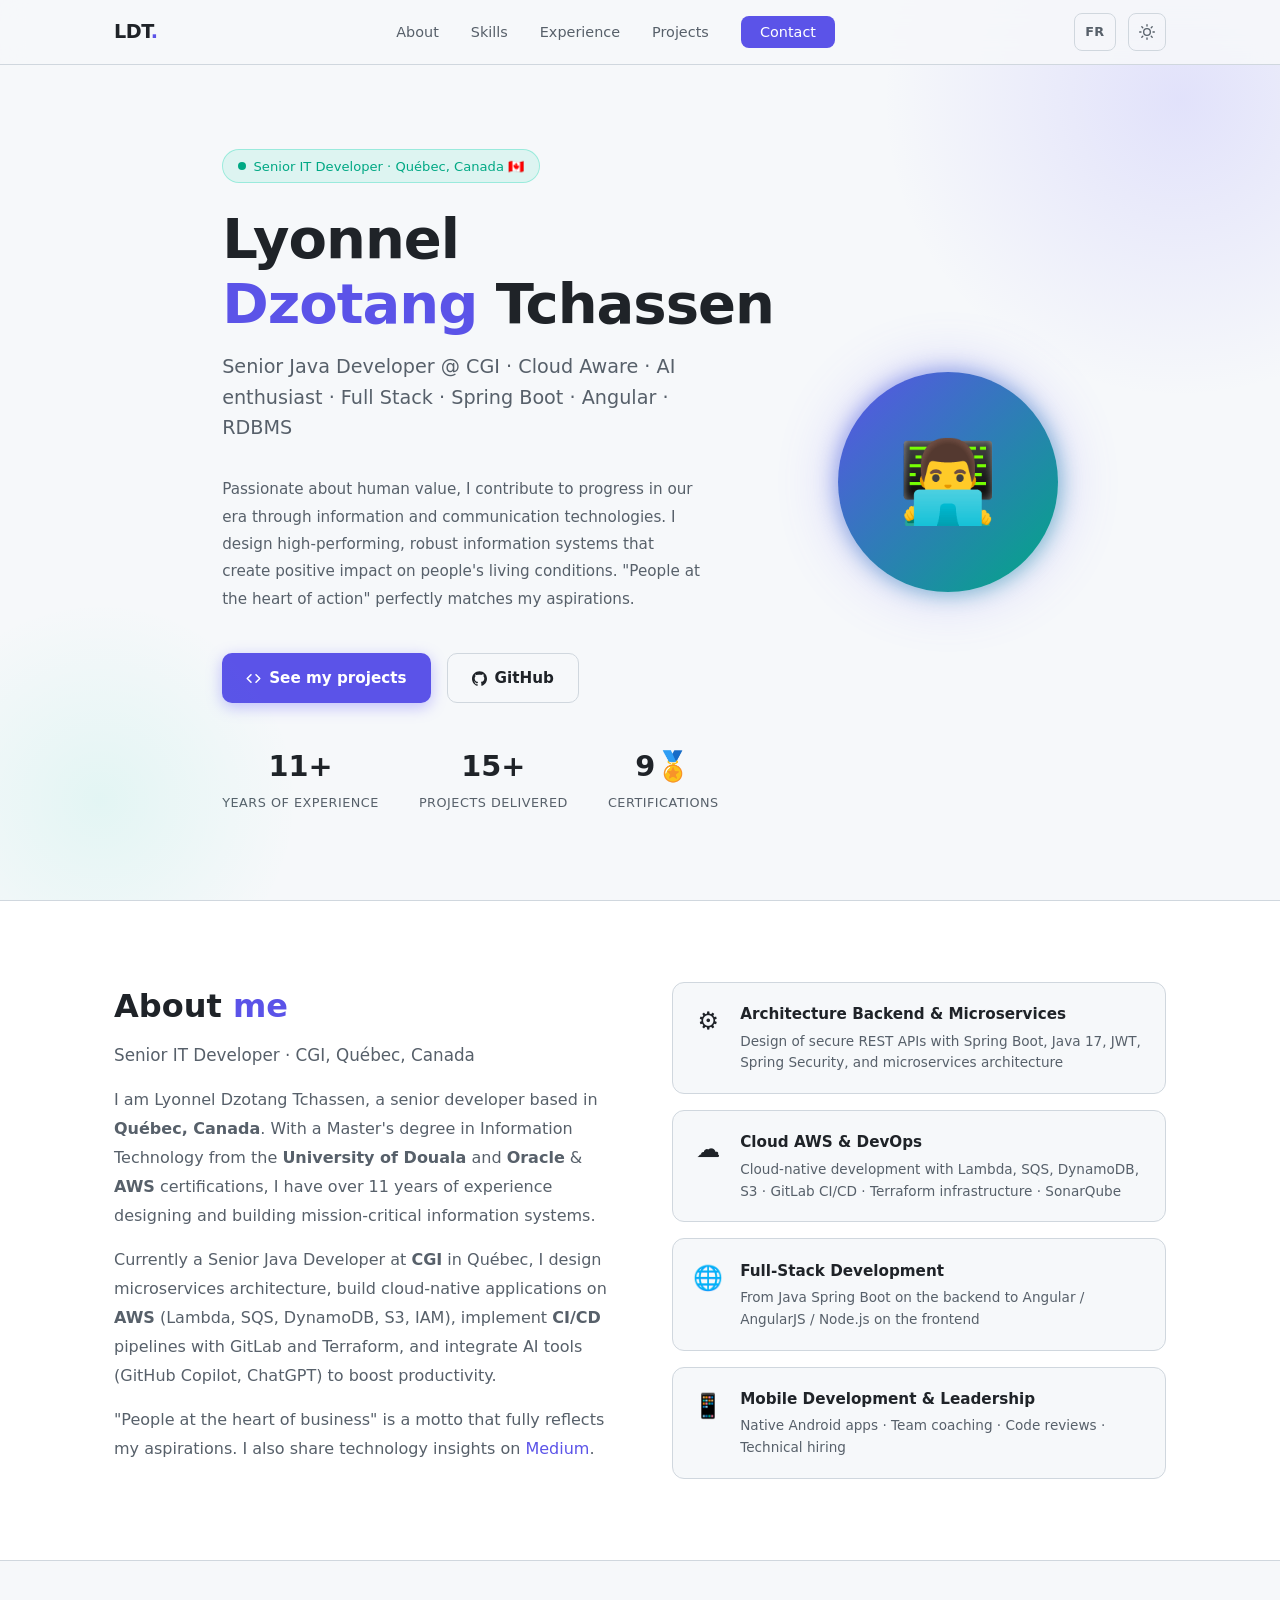
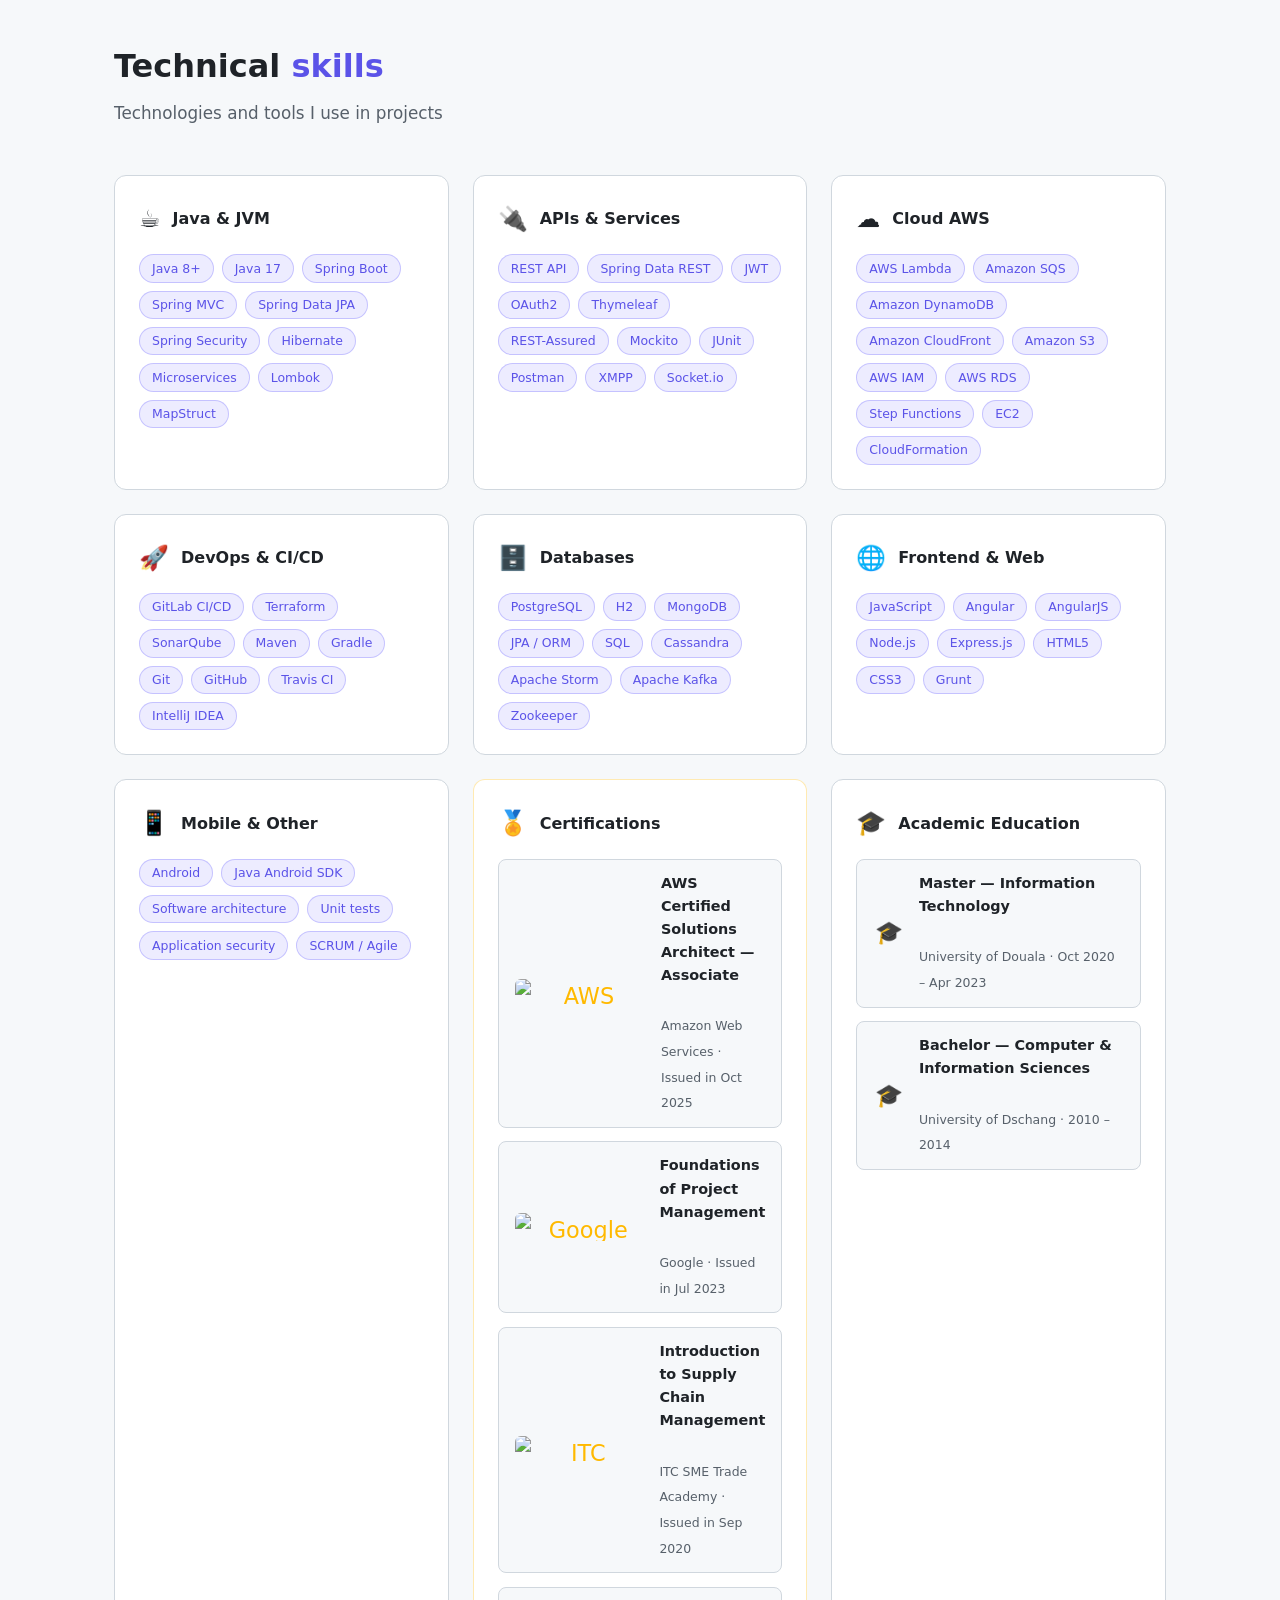
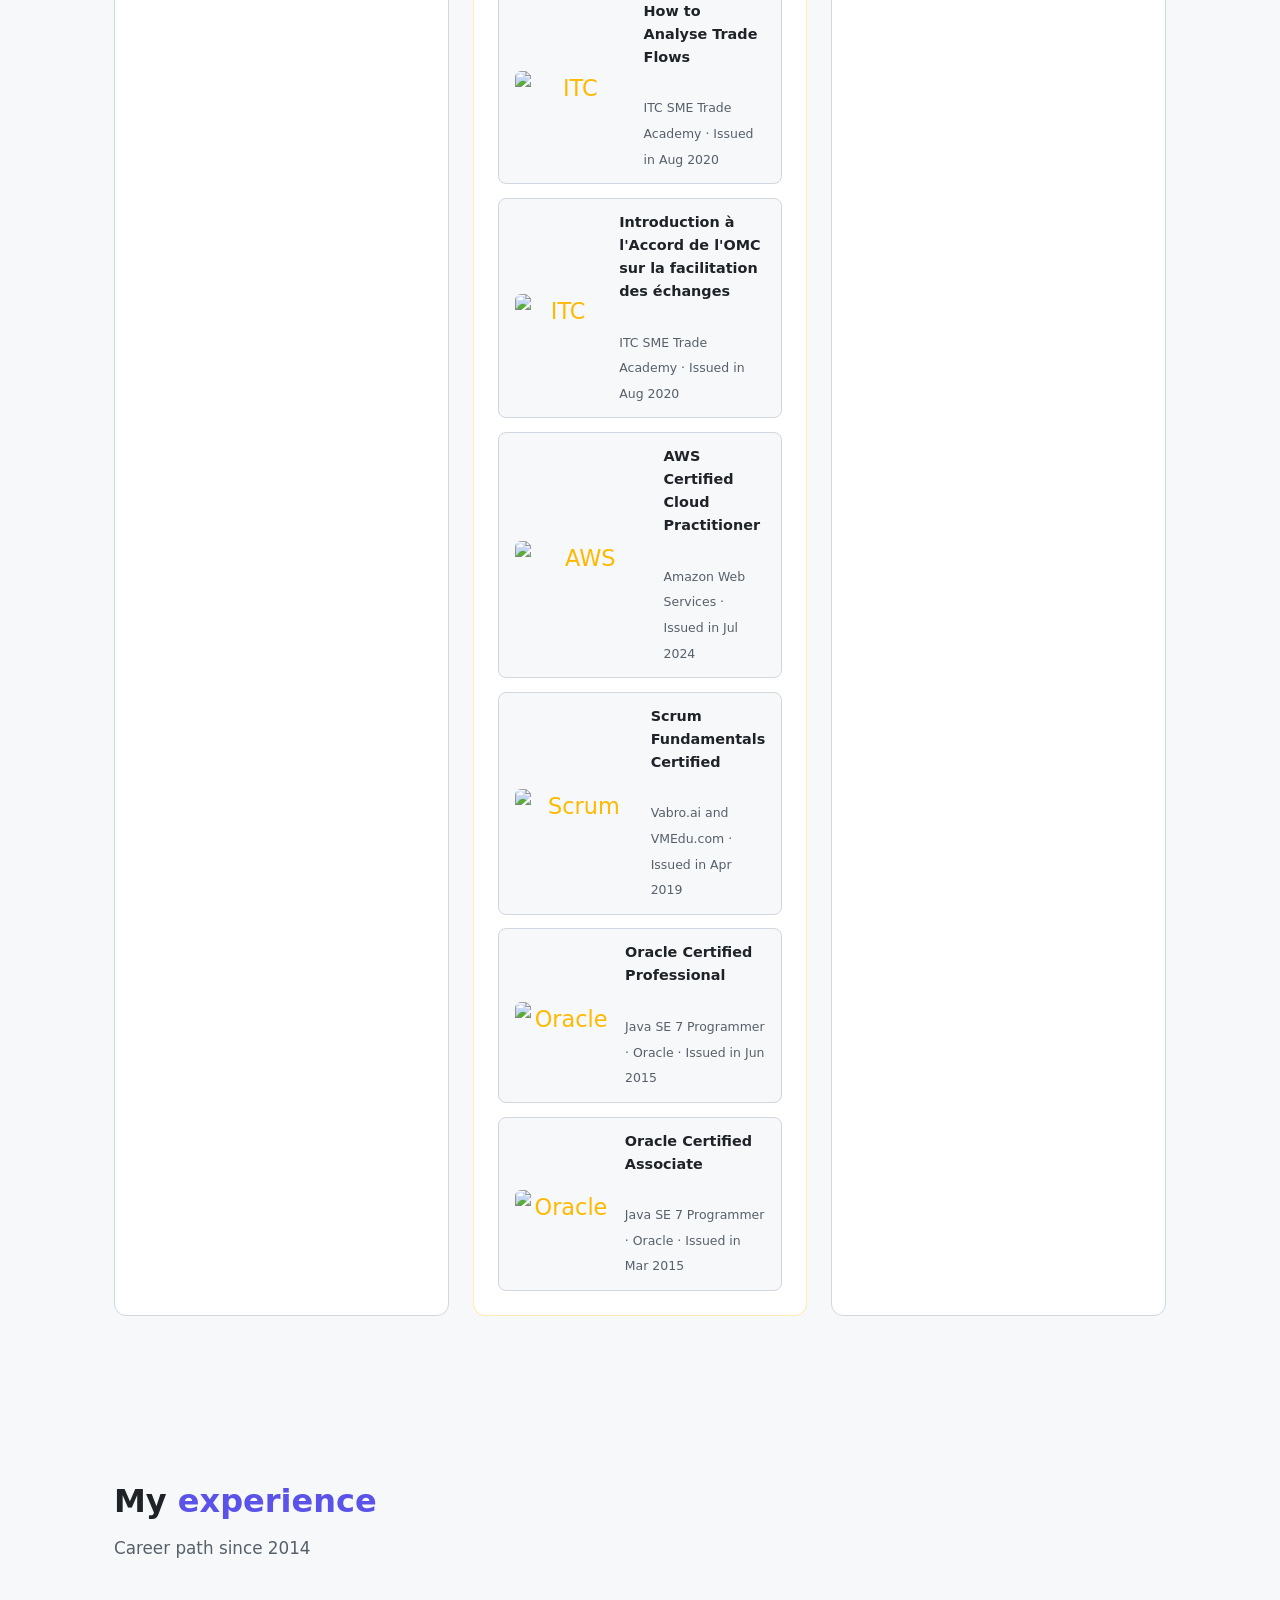
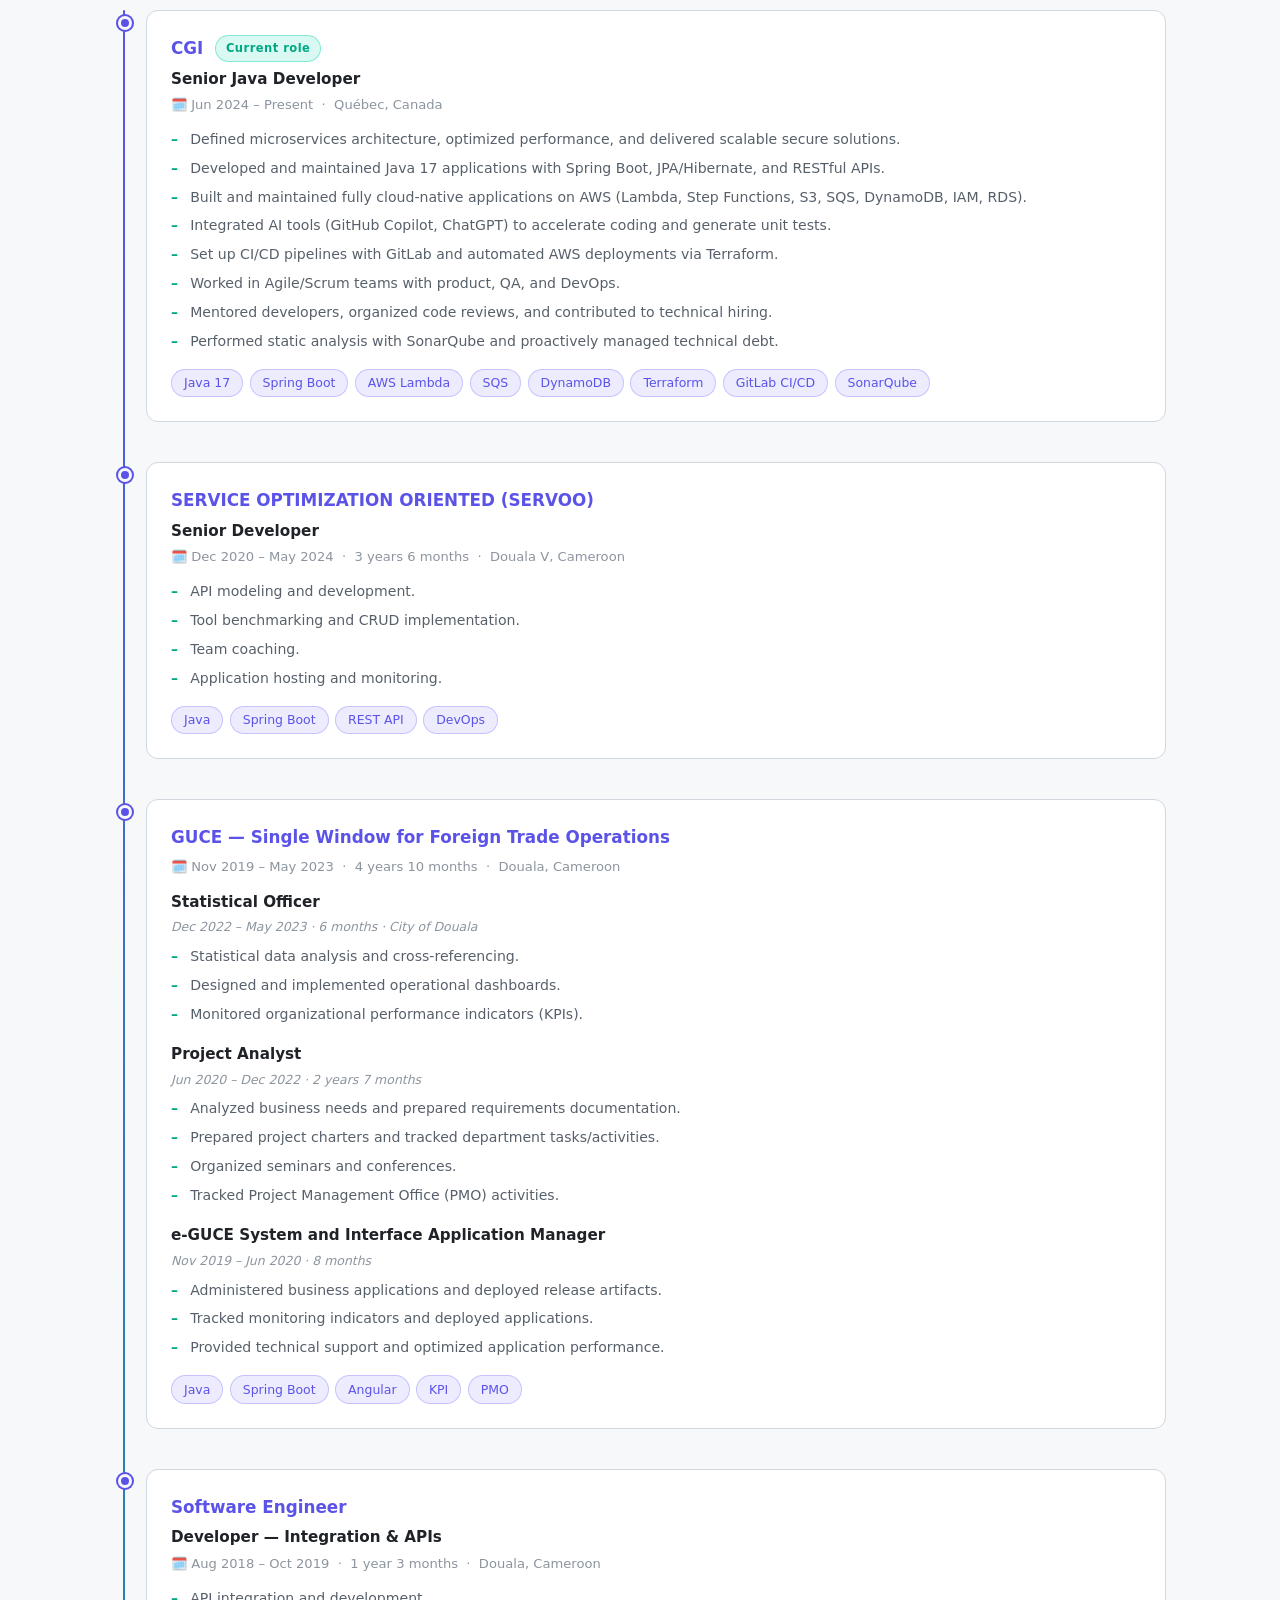
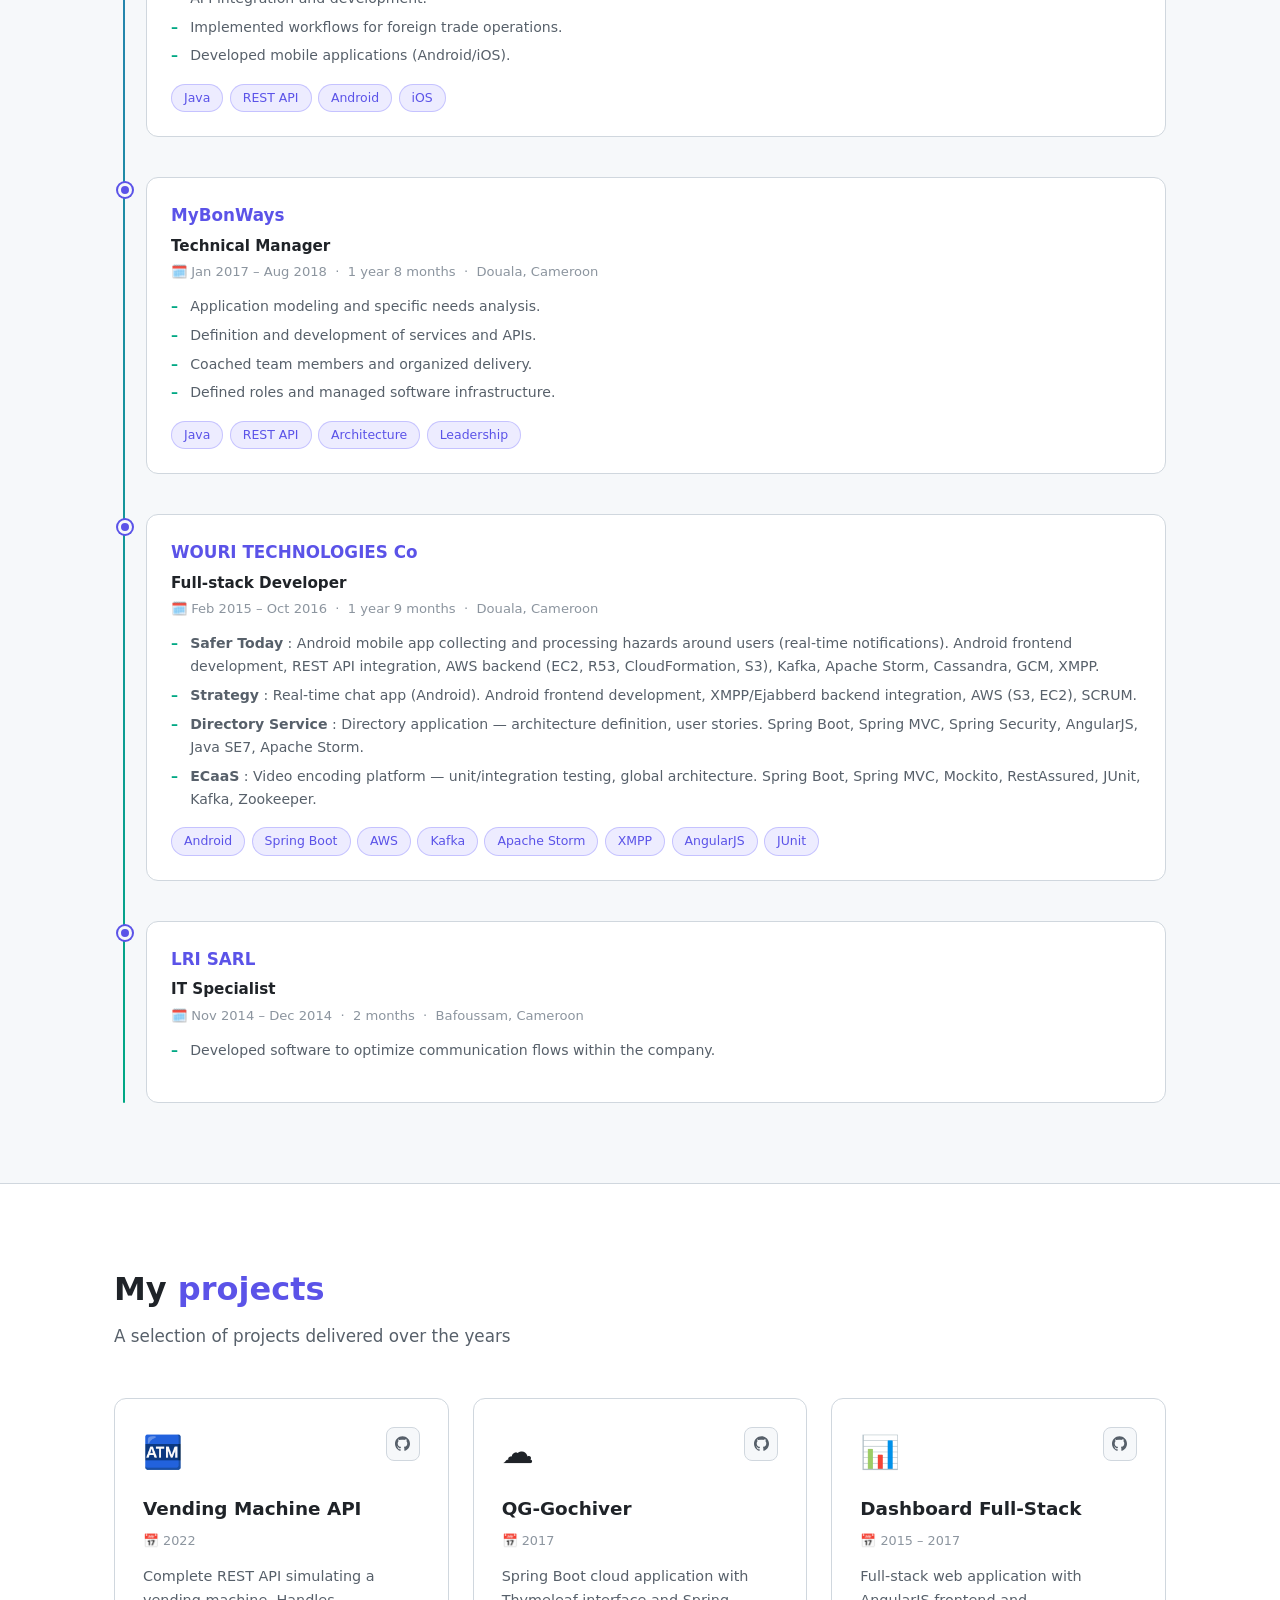
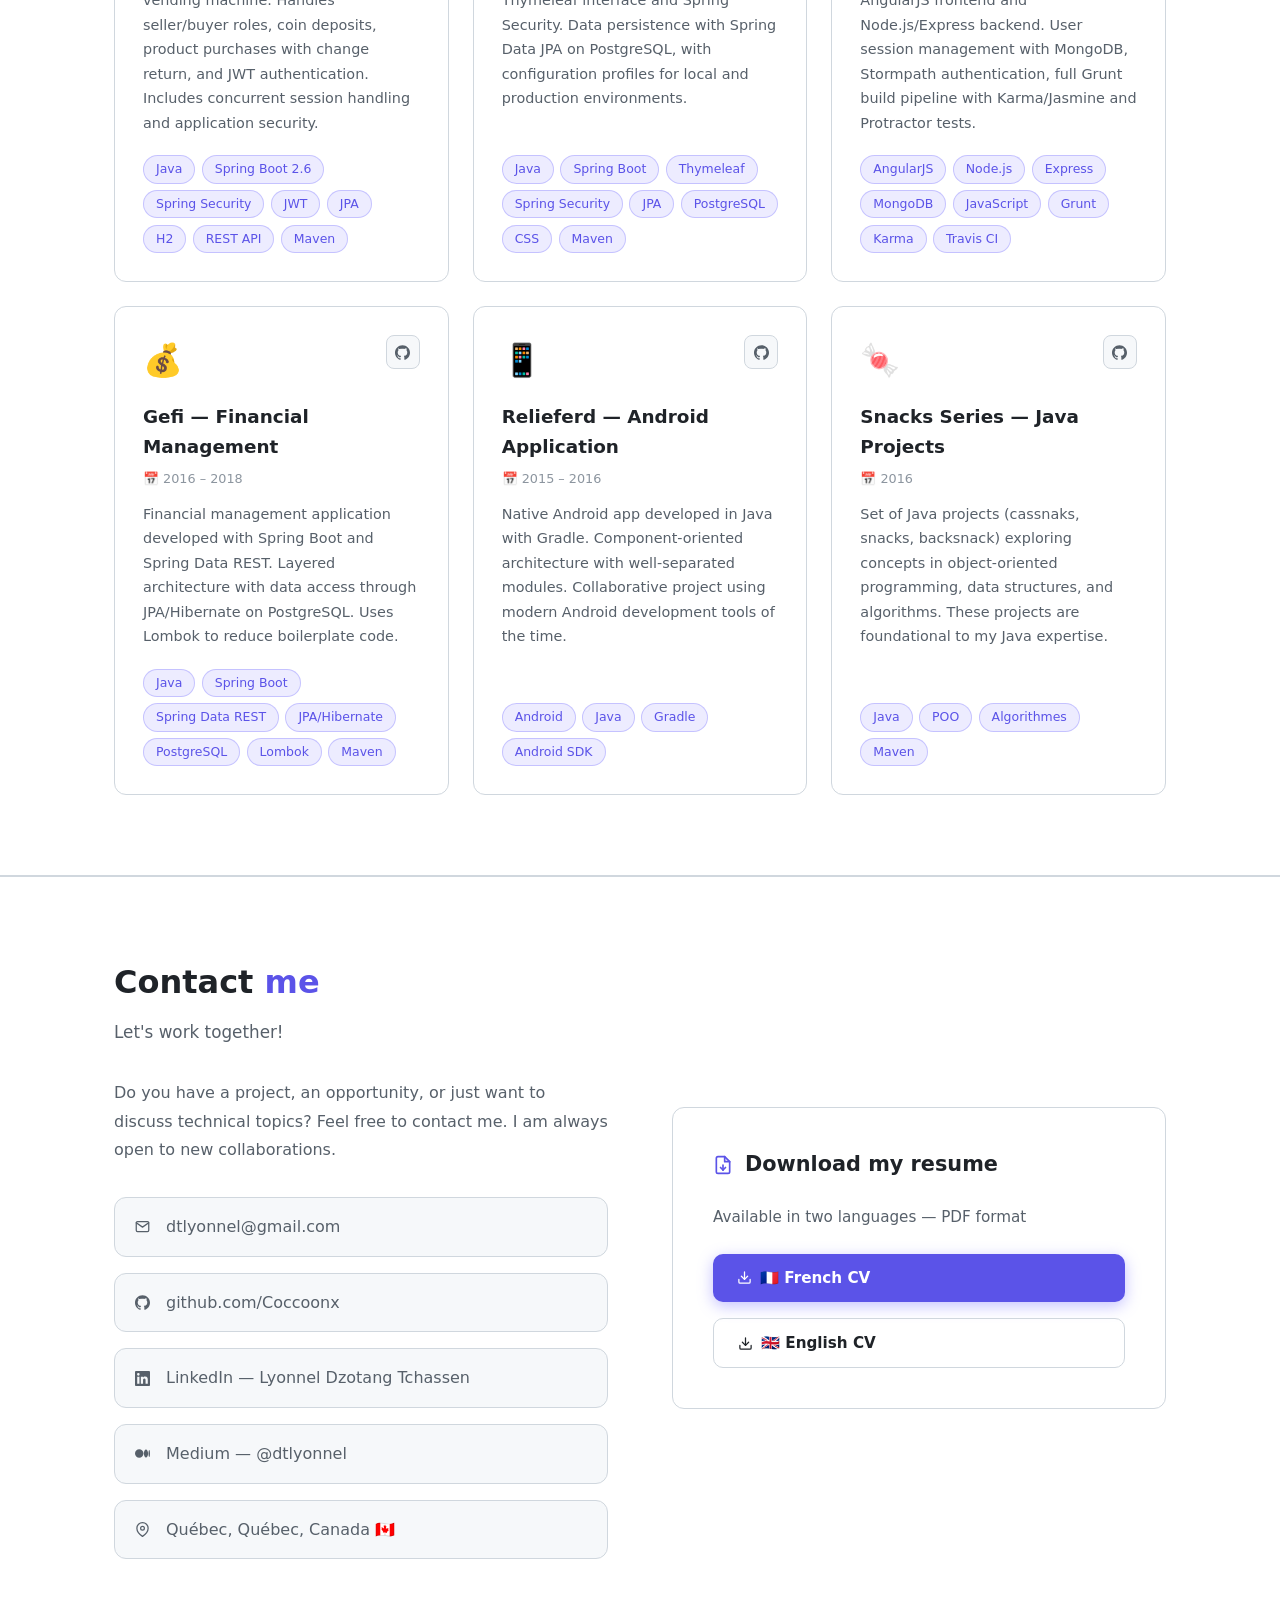
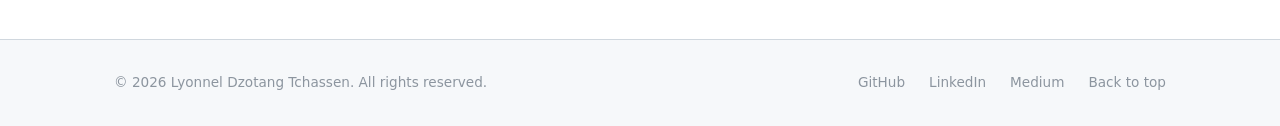
==== commit f667ff1b: "update text on profil" ====
--- a/en-ca.html
+++ b/en-ca.html
@@ -61,11 +61,11 @@
             Lyonnel<br />
             <span class="highlight">Dzotang</span> Tchassen
           </h1>
-          <p class="hero-subtitle">Senior Java Developer @ CGI · Cloud Aware · Full Stack · Spring Boot · Angular · RDBMS</p>
+          <p class="hero-subtitle">Senior Java Developer @ CGI · Cloud Aware · AI enthusiast · Full Stack · Spring Boot · Angular · RDBMS</p>
           <p class="hero-description">
             Passionate about human value, I contribute to progress in our era through
             information and communication technologies. I design high-performing, robust
-            information systems that create positive impact on people's living conditions. "People at the heart of business" perfectly matches my aspirations.
+            information systems that create positive impact on people's living conditions. "People at the heart of action" perfectly matches my aspirations.
           </p>
           <div class="hero-actions">
             <a href="#projects" class="btn btn-primary">
@@ -297,7 +297,7 @@
               <img class="cert-badge cert-badge-img" src="https://github.com/user-attachments/assets/56078456-a973-4af6-a7c3-b64ad6522e14" alt="AWS Solutions Architect Associate badge" loading="lazy" decoding="async" />
               <div>
                 <strong>AWS Certified Solutions Architect — Associate</strong><br />
-                <small>Amazon Web Services · Earned in Oct 2025</small>
+                <small>Amazon Web Services · Issued in Oct 2025</small>
               </div>
             </div>
             <div class="cert-item">
@@ -775,7 +775,7 @@
           <div class="cv-download-actions">
             <a href="https://bit.ly/lead-lyonnel-dzotang-cv-fr" target="_blank" rel="noopener" class="btn btn-primary">
               <svg width="15" height="15" viewBox="0 0 24 24" fill="none" stroke="currentColor" stroke-width="2" stroke-linecap="round" stroke-linejoin="round" aria-hidden="true"><path d="M21 15v4a2 2 0 0 1-2 2H5a2 2 0 0 1-2-2v-4"/><polyline points="7 10 12 15 17 10"/><line x1="12" y1="15" x2="12" y2="3"/></svg>
-              ��🇷 French CV
+              🇫🇷 French CV
             </a>
             <a href="https://bit.ly/lead-lyonnel-dzotang-resume-en" target="_blank" rel="noopener" class="btn btn-outline">
               <svg width="15" height="15" viewBox="0 0 24 24" fill="none" stroke="currentColor" stroke-width="2" stroke-linecap="round" stroke-linejoin="round" aria-hidden="true"><path d="M21 15v4a2 2 0 0 1-2 2H5a2 2 0 0 1-2-2v-4"/><polyline points="7 10 12 15 17 10"/><line x1="12" y1="15" x2="12" y2="3"/></svg>
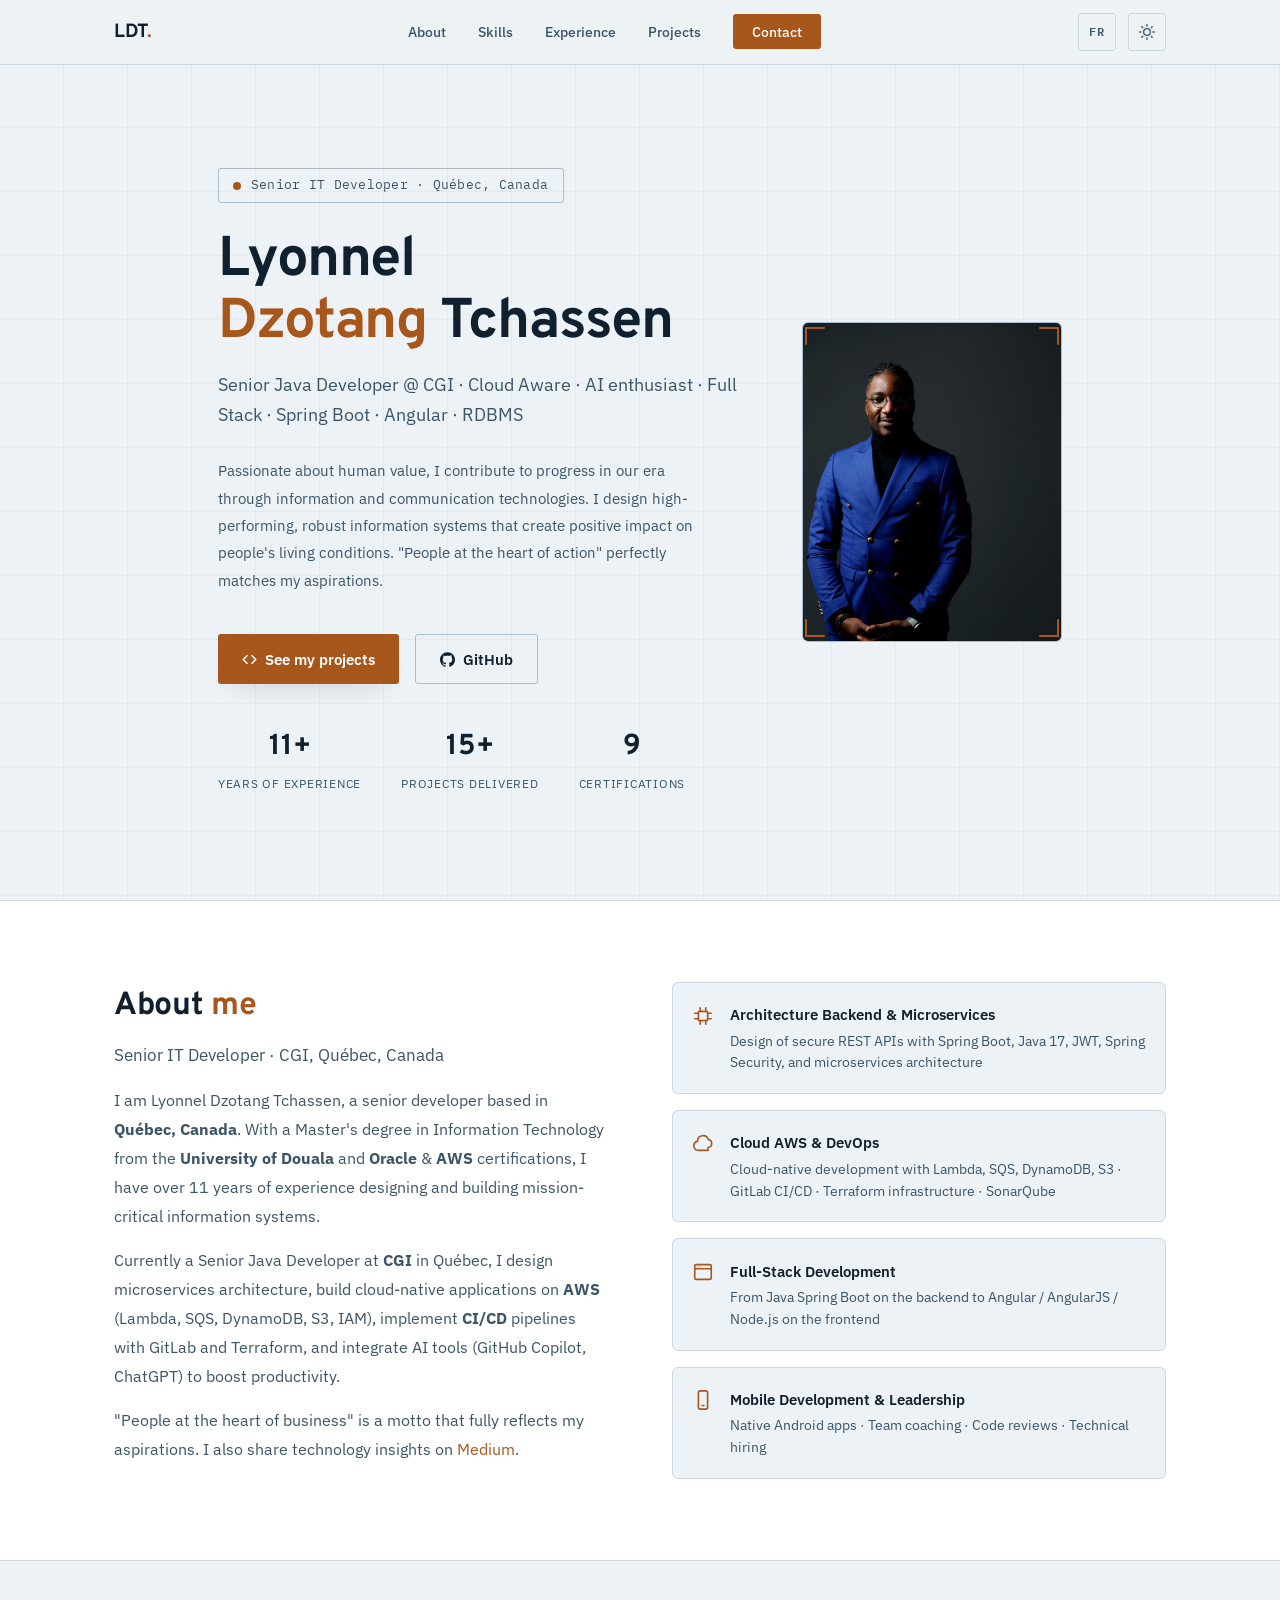
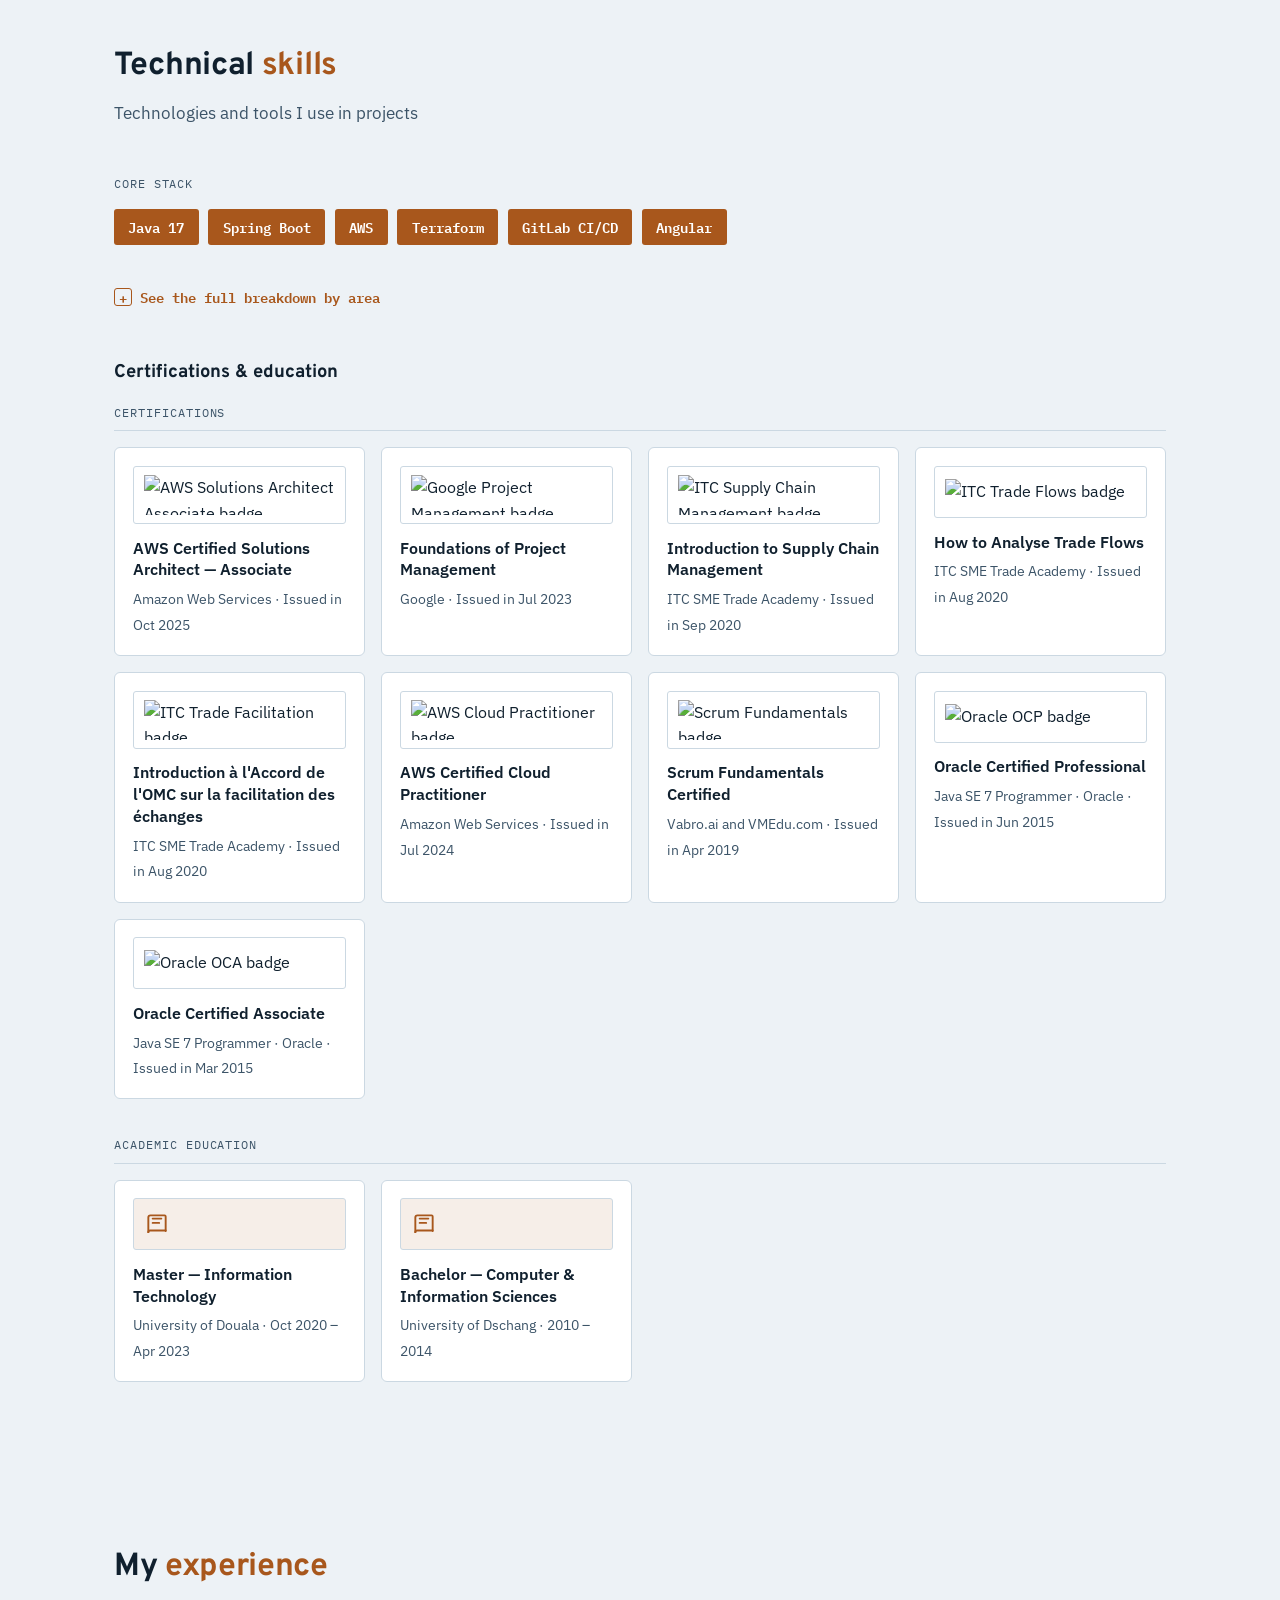
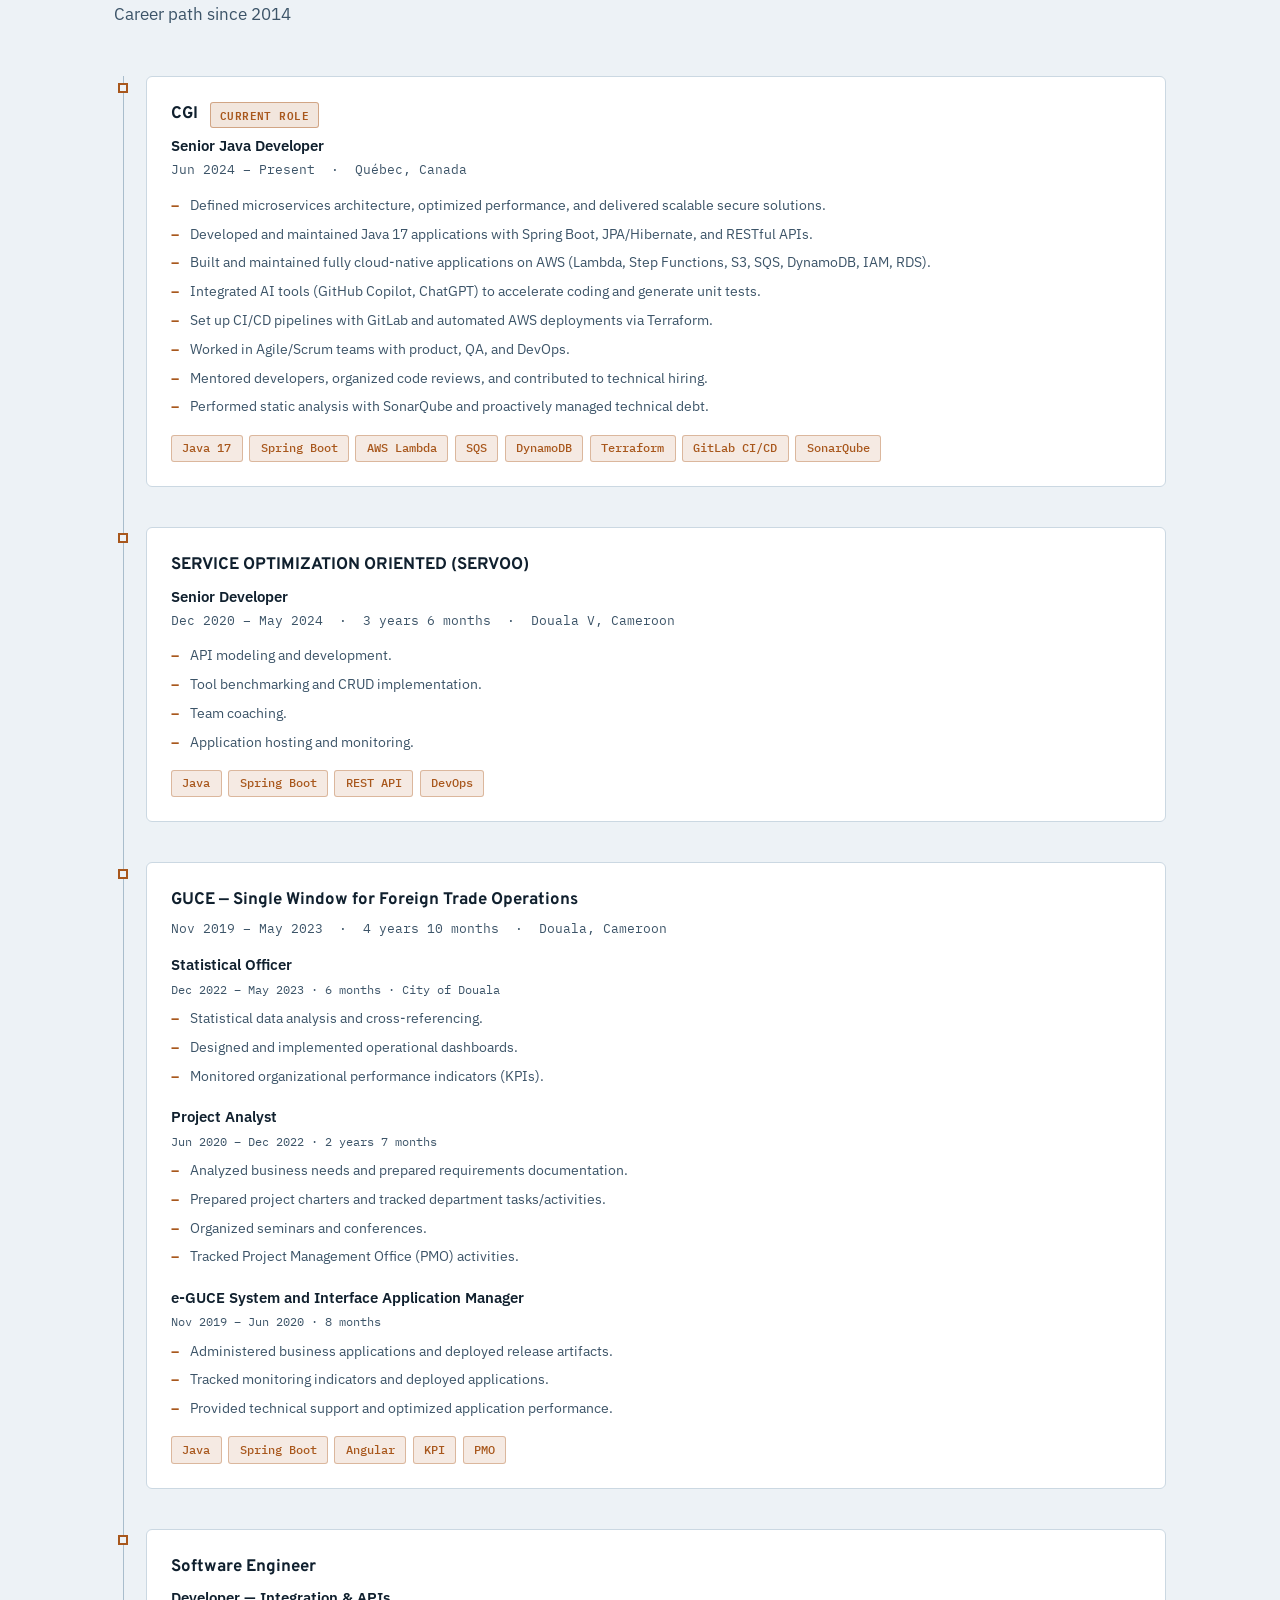
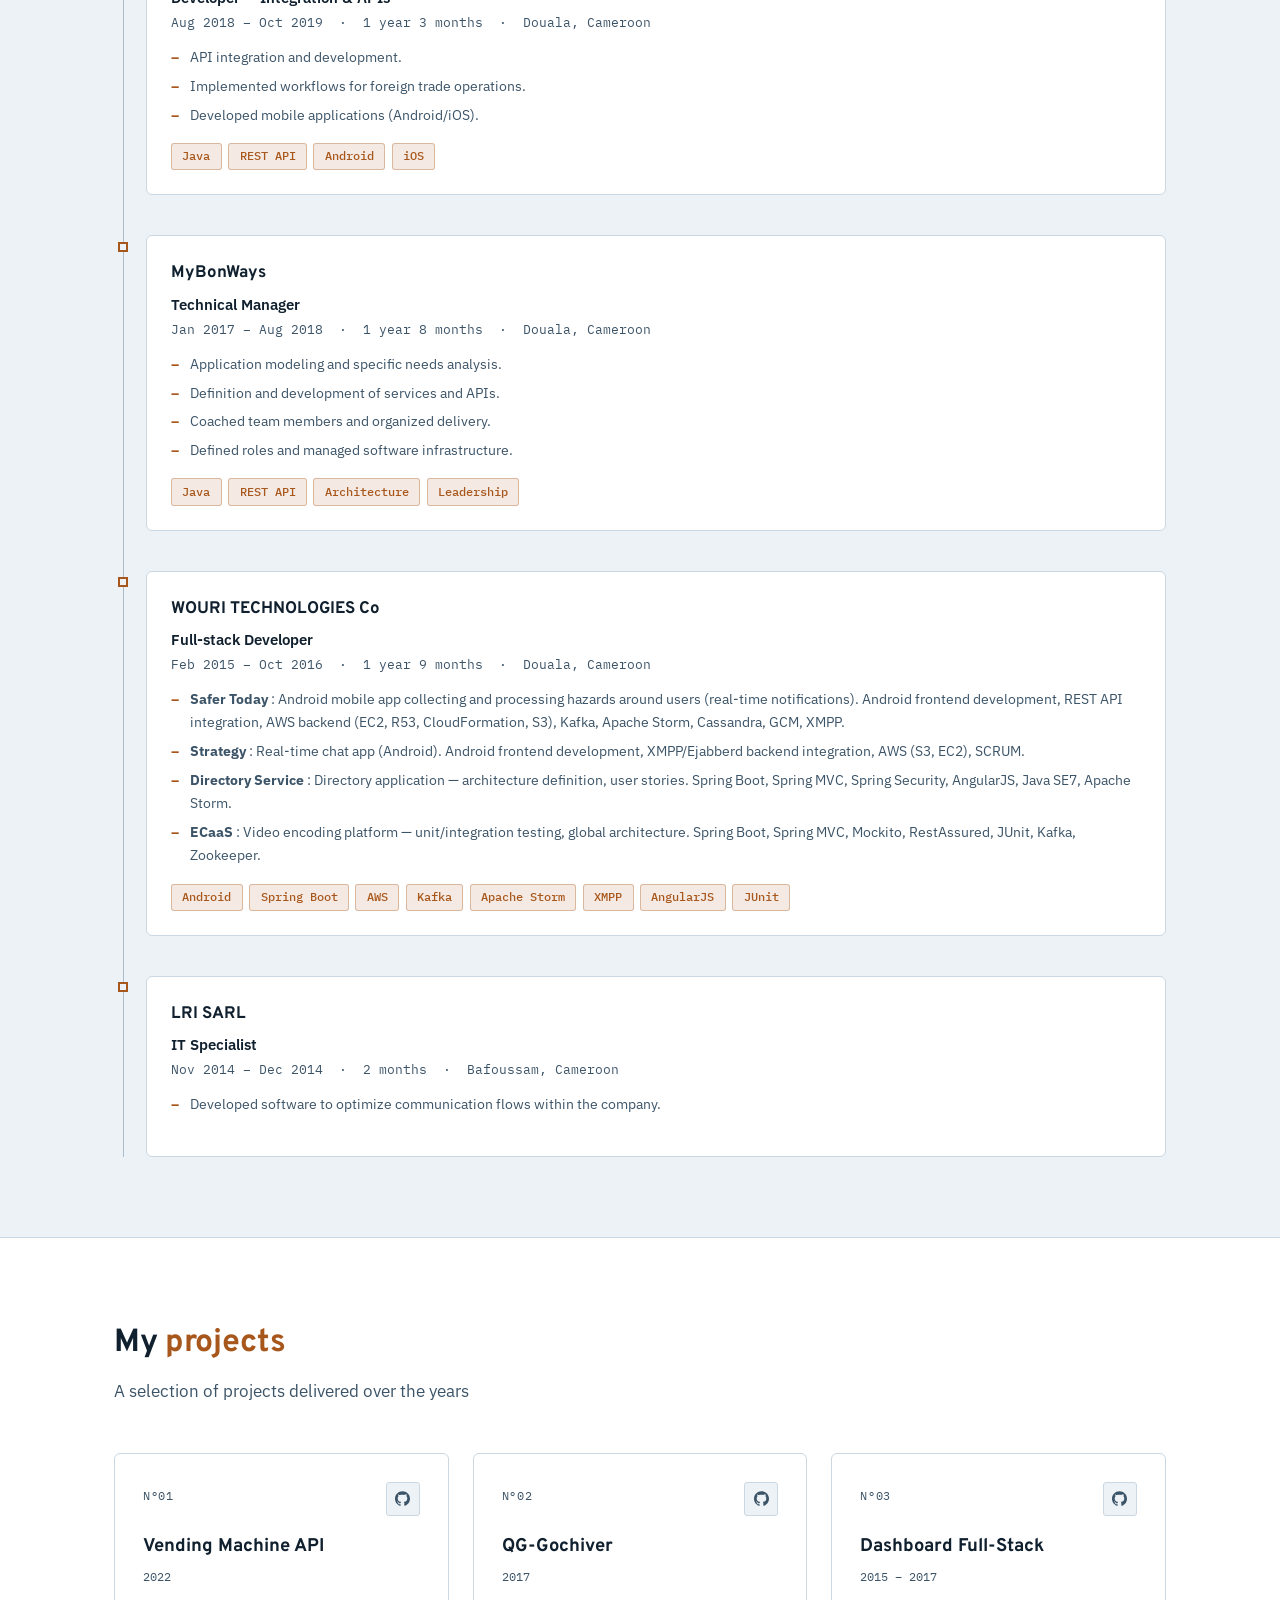
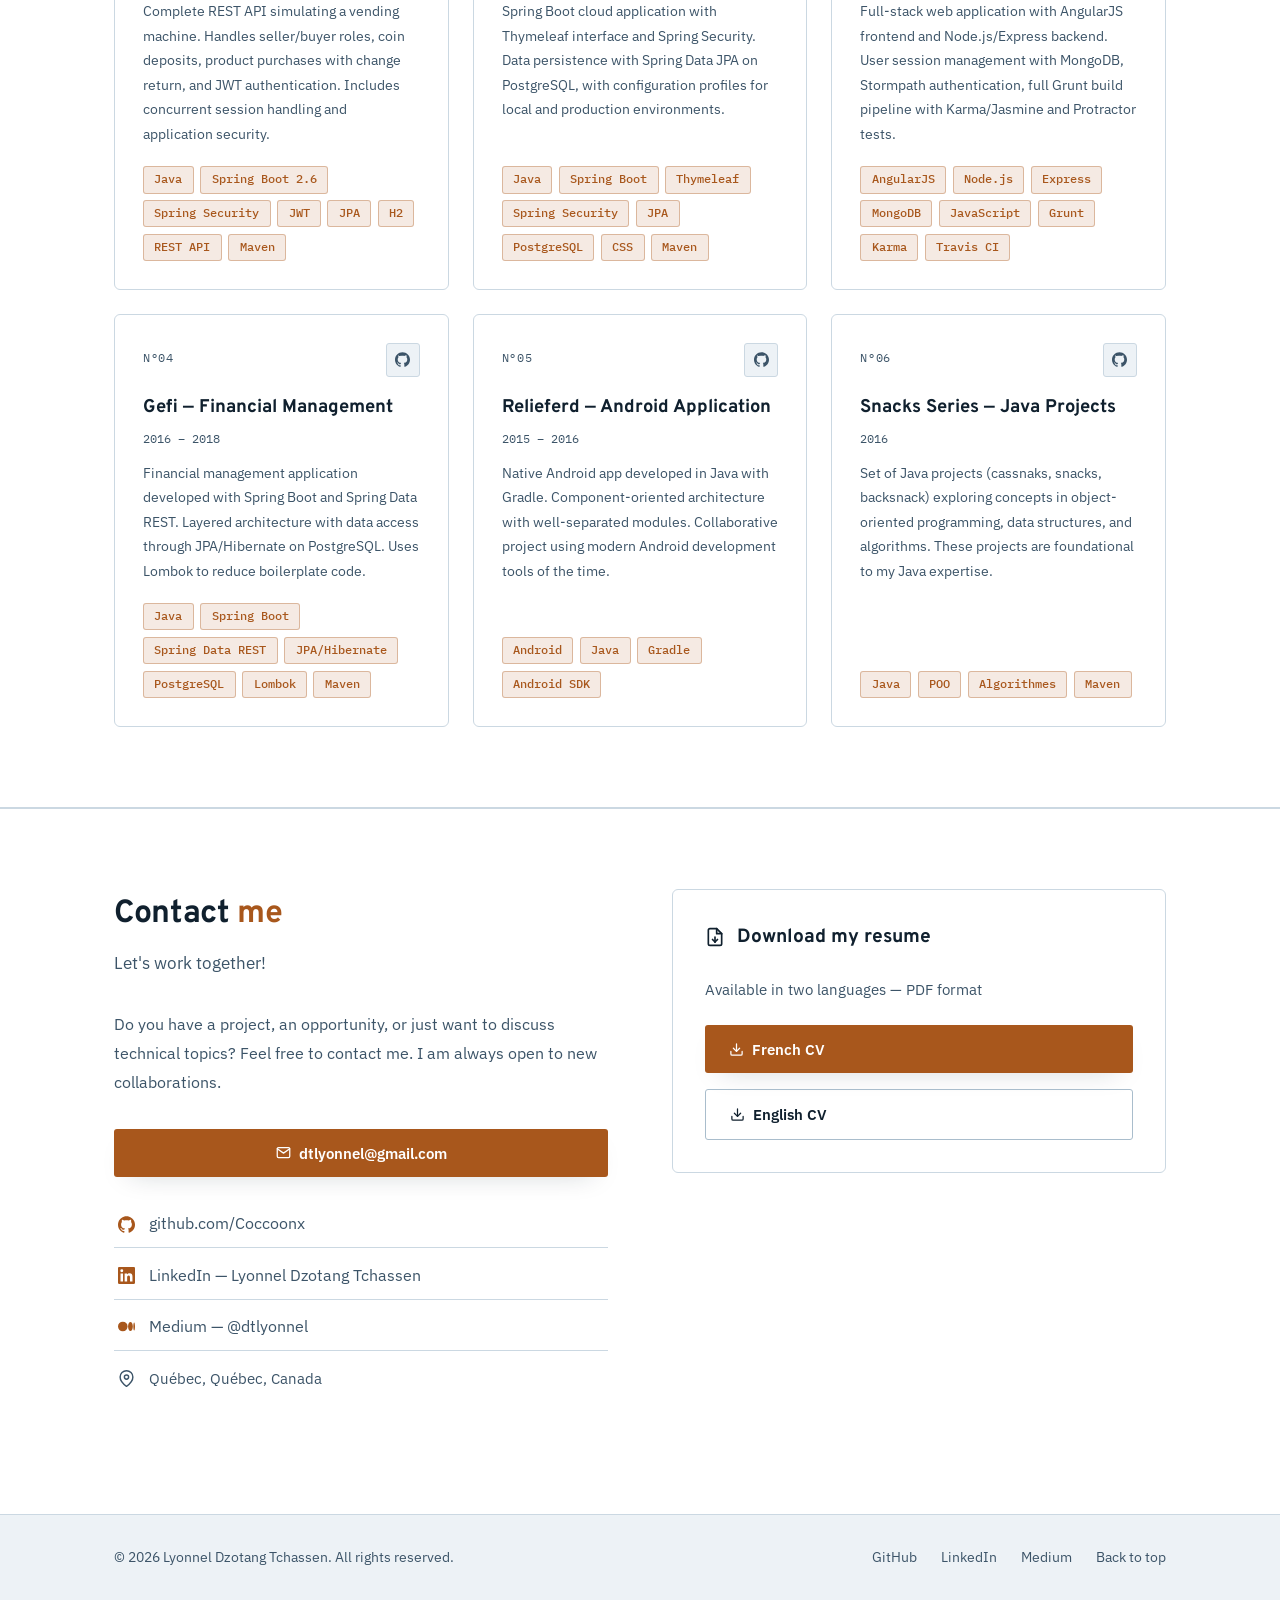
==== commit 46dfa2f3: "feat: redesign 1" ====
--- a/en-ca.html
+++ b/en-ca.html
@@ -10,10 +10,16 @@
   <link rel="alternate" hreflang="en-CA" href="en-ca.html" />
   <link rel="icon" type="image/svg+xml" href="favicon.svg" />
 
+  <!-- Fonts: Overpass (display), IBM Plex Sans (body), IBM Plex Mono (data) -->
+  <link rel="preconnect" href="https://fonts.googleapis.com" />
+  <link rel="preconnect" href="https://fonts.gstatic.com" crossorigin />
+  <link href="https://fonts.googleapis.com/css2?family=Overpass:wght@500;600;700&family=IBM+Plex+Sans:wght@400;500;600&family=IBM+Plex+Mono:wght@400;500;600&display=swap" rel="stylesheet" />
+
   <!-- Stylesheet -->
   <link rel="stylesheet" href="styles.css" />
 </head>
 <body>
+  <a href="#main" class="skip-link">Skip to main content</a>
 
   <!-- ========== NAVIGATION ========== -->
   <nav class="nav">
@@ -48,15 +54,17 @@
     <a href="#experience" class="mobile-link">Experience</a>
     <a href="#projects" class="mobile-link">Projects</a>
     <a href="#contact" class="mobile-cta">Contact</a>
+    <p class="mobile-menu-divider">Language</p>
     <a href="index.html" class="mobile-link">French version</a>
   </nav>
 
+  <main id="main">
   <!-- ========== HERO ========== -->
   <section class="hero" id="home">
     <div class="container">
       <div class="hero-inner">
         <div class="hero-content">
-          <div class="hero-badge">Senior IT Developer · Québec, Canada 🇨🇦</div>
+          <div class="hero-badge"><span class="icon" aria-hidden="true"></span> Senior IT Developer · Québec, Canada</div>
           <h1 class="hero-title">
             Lyonnel<br />
             <span class="highlight">Dzotang</span> Tchassen
@@ -85,12 +93,20 @@
               <span class="stat-label">Projects delivered</span>
             </div>
             <div class="stat">
-              <span class="stat-number">9🏅</span>
+              <span class="stat-number">9</span>
               <span class="stat-label">Certifications</span>
             </div>
           </div>
         </div>
-        <div class="hero-avatar" aria-hidden="true">👨‍💻</div>
+        <div class="hero-mark">
+          <img class="hero-mark-photo" src="assets/lyonnel-portrait.jpg" alt="Portrait of Lyonnel Dzotang Tchassen" width="260" height="320" />
+          <svg class="hero-mark-frame" viewBox="0 0 260 320" aria-hidden="true">
+            <path d="M4 22V6h18" />
+            <path d="M238 6h18v16" />
+            <path d="M4 298v16h18" />
+            <path d="M238 314h18v-16" />
+          </svg>
+        </div>
       </div>
     </div>
   </section>
@@ -121,31 +137,31 @@
           </p>
         </div>
         <div class="about-highlights">
-          <div class="highlight-item">
-            <span class="highlight-icon">⚙️</span>
+          <div class="highlight-item plate">
+            <svg class="icon" viewBox="0 0 24 24" fill="none" stroke="currentColor" stroke-width="1.75" stroke-linecap="round" stroke-linejoin="round" aria-hidden="true"><rect x="7" y="7" width="10" height="10" rx="1"/><path d="M9 7V3M15 7V3M9 21v-4M15 21v-4M7 9H3M7 15H3M21 9h-4M21 15h-4"/></svg>
             <div>
-              <h4>Architecture Backend & Microservices</h4>
+              <h3>Architecture Backend & Microservices</h3>
               <p>Design of secure REST APIs with Spring Boot, Java 17, JWT, Spring Security, and microservices architecture</p>
             </div>
           </div>
-          <div class="highlight-item">
-            <span class="highlight-icon">☁️</span>
+          <div class="highlight-item plate">
+            <svg class="icon" viewBox="0 0 24 24" fill="none" stroke="currentColor" stroke-width="1.75" stroke-linecap="round" stroke-linejoin="round" aria-hidden="true"><path d="M17.5 19H7a5 5 0 0 1-1-9.9V9a6 6 0 0 1 11.7-2 4.5 4.5 0 0 1-.2 8.9Z"/></svg>
             <div>
-              <h4>Cloud AWS & DevOps</h4>
+              <h3>Cloud AWS & DevOps</h3>
               <p>Cloud-native development with Lambda, SQS, DynamoDB, S3 · GitLab CI/CD · Terraform infrastructure · SonarQube</p>
             </div>
           </div>
-          <div class="highlight-item">
-            <span class="highlight-icon">🌐</span>
+          <div class="highlight-item plate">
+            <svg class="icon" viewBox="0 0 24 24" fill="none" stroke="currentColor" stroke-width="1.75" stroke-linecap="round" stroke-linejoin="round" aria-hidden="true"><rect x="3" y="4" width="18" height="16" rx="1.5"/><path d="M3 8.5h18"/><circle cx="6.3" cy="6.25" r="0.6" fill="currentColor" stroke="none"/><circle cx="8.6" cy="6.25" r="0.6" fill="currentColor" stroke="none"/></svg>
             <div>
-              <h4>Full-Stack Development</h4>
+              <h3>Full-Stack Development</h3>
               <p>From Java Spring Boot on the backend to Angular / AngularJS / Node.js on the frontend</p>
             </div>
           </div>
-          <div class="highlight-item">
-            <span class="highlight-icon">📱</span>
+          <div class="highlight-item plate">
+            <svg class="icon" viewBox="0 0 24 24" fill="none" stroke="currentColor" stroke-width="1.75" stroke-linecap="round" stroke-linejoin="round" aria-hidden="true"><rect x="7" y="2" width="10" height="20" rx="2"/><path d="M11 18h2"/></svg>
             <div>
-              <h4>Mobile Development & Leadership</h4>
+              <h3>Mobile Development & Leadership</h3>
               <p>Native Android apps · Team coaching · Code reviews · Technical hiring</p>
             </div>
           </div>
@@ -159,227 +175,245 @@
     <div class="container">
       <h2 class="section-title">Technical <span>skills</span></h2>
       <p class="section-subtitle">Technologies and tools I use in projects</p>
-      <div class="skills-grid">
-
-        <div class="skill-category">
-          <div class="skill-cat-header">
-            <span class="skill-cat-icon">☕</span>
-            <span class="skill-cat-title">Java & JVM</span>
-          </div>
-          <div class="skill-tags">
-            <span class="tag">Java 8+</span>
-            <span class="tag">Java 17</span>
-            <span class="tag">Spring Boot</span>
-            <span class="tag">Spring MVC</span>
-            <span class="tag">Spring Data JPA</span>
-            <span class="tag">Spring Security</span>
-            <span class="tag">Hibernate</span>
-            <span class="tag">Microservices</span>
-            <span class="tag">Lombok</span>
-            <span class="tag">MapStruct</span>
-          </div>
-        </div>
-
-        <div class="skill-category">
-          <div class="skill-cat-header">
-            <span class="skill-cat-icon">🔌</span>
-            <span class="skill-cat-title">APIs & Services</span>
-          </div>
-          <div class="skill-tags">
-            <span class="tag">REST API</span>
-            <span class="tag">Spring Data REST</span>
-            <span class="tag">JWT</span>
-            <span class="tag">OAuth2</span>
-            <span class="tag">Thymeleaf</span>
-            <span class="tag">REST-Assured</span>
-            <span class="tag">Mockito</span>
-            <span class="tag">JUnit</span>
-            <span class="tag">Postman</span>
-            <span class="tag">XMPP</span>
-            <span class="tag">Socket.io</span>
-          </div>
-        </div>
-
-        <div class="skill-category">
-          <div class="skill-cat-header">
-            <span class="skill-cat-icon">☁️</span>
-            <span class="skill-cat-title">Cloud AWS</span>
-          </div>
-          <div class="skill-tags">
-            <span class="tag">AWS Lambda</span>
-            <span class="tag">Amazon SQS</span>
-            <span class="tag">Amazon DynamoDB</span>
-            <span class="tag">Amazon CloudFront</span>
-            <span class="tag">Amazon S3</span>
-            <span class="tag">AWS IAM</span>
-            <span class="tag">AWS RDS</span>
-            <span class="tag">Step Functions</span>
-            <span class="tag">EC2</span>
-            <span class="tag">CloudFormation</span>
-          </div>
-        </div>
-
-        <div class="skill-category">
-          <div class="skill-cat-header">
-            <span class="skill-cat-icon">🚀</span>
-            <span class="skill-cat-title">DevOps & CI/CD</span>
-          </div>
-          <div class="skill-tags">
-            <span class="tag">GitLab CI/CD</span>
-            <span class="tag">Terraform</span>
-            <span class="tag">SonarQube</span>
-            <span class="tag">Maven</span>
-            <span class="tag">Gradle</span>
-            <span class="tag">Git</span>
-            <span class="tag">GitHub</span>
-            <span class="tag">Travis CI</span>
-            <span class="tag">IntelliJ IDEA</span>
-          </div>
-        </div>
-
-        <div class="skill-category">
-          <div class="skill-cat-header">
-            <span class="skill-cat-icon">🗄️</span>
-            <span class="skill-cat-title">Databases</span>
-          </div>
-          <div class="skill-tags">
-            <span class="tag">PostgreSQL</span>
-            <span class="tag">H2</span>
-            <span class="tag">MongoDB</span>
-            <span class="tag">JPA / ORM</span>
-            <span class="tag">SQL</span>
-            <span class="tag">Cassandra</span>
-            <span class="tag">Apache Storm</span>
-            <span class="tag">Apache Kafka</span>
-            <span class="tag">Zookeeper</span>
-          </div>
-        </div>
-
-        <div class="skill-category">
-          <div class="skill-cat-header">
-            <span class="skill-cat-icon">🌐</span>
-            <span class="skill-cat-title">Frontend & Web</span>
-          </div>
-          <div class="skill-tags">
-            <span class="tag">JavaScript</span>
-            <span class="tag">Angular</span>
-            <span class="tag">AngularJS</span>
-            <span class="tag">Node.js</span>
-            <span class="tag">Express.js</span>
-            <span class="tag">HTML5</span>
-            <span class="tag">CSS3</span>
-            <span class="tag">Grunt</span>
-          </div>
-        </div>
-
-        <div class="skill-category">
-          <div class="skill-cat-header">
-            <span class="skill-cat-icon">📱</span>
-            <span class="skill-cat-title">Mobile & Other</span>
-          </div>
-          <div class="skill-tags">
-            <span class="tag">Android</span>
-            <span class="tag">Java Android SDK</span>
-            <span class="tag">Software architecture</span>
-            <span class="tag">Unit tests</span>
-            <span class="tag">Application security</span>
-            <span class="tag">SCRUM / Agile</span>
-          </div>
-        </div>
-
-        <div class="skill-category skill-category--cert">
-          <div class="skill-cat-header">
-            <span class="skill-cat-icon">🏅</span>
-            <span class="skill-cat-title">Certifications</span>
-          </div>
-          <div class="cert-list">
-            <div class="cert-item">
-              <img class="cert-badge cert-badge-img" src="https://github.com/user-attachments/assets/56078456-a973-4af6-a7c3-b64ad6522e14" alt="AWS Solutions Architect Associate badge" loading="lazy" decoding="async" />
-              <div>
-                <strong>AWS Certified Solutions Architect — Associate</strong><br />
-                <small>Amazon Web Services · Issued in Oct 2025</small>
-              </div>
-            </div>
-            <div class="cert-item">
-              <img class="cert-badge cert-badge-img" src="https://img.shields.io/badge/Google-Project_Management-4285F4?style=for-the-badge&amp;logo=google&amp;logoColor=white" alt="Google Project Management badge" loading="lazy" decoding="async" />
-              <div>
-                <strong>Foundations of Project Management</strong><br />
-                <small>Google · Issued in Jul 2023</small>
-              </div>
-            </div>
-            <div class="cert-item">
-              <img class="cert-badge cert-badge-img" src="https://img.shields.io/badge/ITC-Supply_Chain_Management-0A6EBD?style=for-the-badge" alt="ITC Supply Chain Management badge" loading="lazy" decoding="async" />
-              <div>
-                <strong>Introduction to Supply Chain Management</strong><br />
-                <small>ITC SME Trade Academy · Issued in Sep 2020</small>
-              </div>
-            </div>
-            <div class="cert-item">
-              <img class="cert-badge cert-badge-img" src="https://img.shields.io/badge/ITC-Trade_Flows-0A6EBD?style=for-the-badge" alt="ITC Trade Flows badge" loading="lazy" decoding="async" />
-              <div>
-                <strong>How to Analyse Trade Flows</strong><br />
-                <small>ITC SME Trade Academy · Issued in Aug 2020</small>
-              </div>
-            </div>
-            <div class="cert-item">
-              <img class="cert-badge cert-badge-img" src="https://img.shields.io/badge/ITC-Trade_Facilitation-0A6EBD?style=for-the-badge" alt="ITC Trade Facilitation badge" loading="lazy" decoding="async" />
-              <div>
-                <strong>Introduction à l'Accord de l'OMC sur la facilitation des échanges</strong><br />
-                <small>ITC SME Trade Academy · Issued in Aug 2020</small>
-              </div>
-            </div>
-            <div class="cert-item">
-              <img class="cert-badge cert-badge-img" src="https://github.com/user-attachments/assets/c1d04ba4-fe42-4bd4-9ab0-0fd195fefcc6" alt="AWS Cloud Practitioner badge" loading="lazy" decoding="async" />
-              <div>
-                <strong>AWS Certified Cloud Practitioner</strong><br />
-                <small>Amazon Web Services · Issued in Jul 2024</small>
-              </div>
-            </div>
-            <div class="cert-item">
-              <img class="cert-badge cert-badge-img" src="https://img.shields.io/badge/Scrum-Fundamentals-009FDA?style=for-the-badge" alt="Scrum Fundamentals badge" loading="lazy" decoding="async" />
-              <div>
-                <strong>Scrum Fundamentals Certified</strong><br />
-                <small>Vabro.ai and VMEdu.com · Issued in Apr 2019</small>
-              </div>
-            </div>
-            <div class="cert-item">
-              <img class="cert-badge cert-badge-img" src="https://github.com/user-attachments/assets/168203d4-fb50-4c50-bf21-3f206baa89c7" alt="Oracle OCP badge" loading="lazy" decoding="async" />
-              <div>
-                <strong>Oracle Certified Professional</strong><br />
-                <small>Java SE 7 Programmer · Oracle · Issued in Jun 2015</small>
-              </div>
-            </div>
-            <div class="cert-item">
-              <img class="cert-badge cert-badge-img" src="https://github.com/user-attachments/assets/389f35ef-4813-4294-9500-443a9073a824" alt="Oracle OCA badge" loading="lazy" decoding="async" />
-              <div>
-                <strong>Oracle Certified Associate</strong><br />
-                <small>Java SE 7 Programmer · Oracle · Issued in Mar 2015</small>
-              </div>
-            </div>
-          </div>
-        </div>
-        <div class="skill-category">
-          <div class="skill-cat-header">
-            <span class="skill-cat-icon">🎓</span>
-            <span class="skill-cat-title">Academic Education</span>
-          </div>
-          <div class="cert-list">
-            <div class="cert-item">
-              <span class="cert-badge">🎓</span>
-              <div>
-                <strong>Master — Information Technology</strong><br />
-                <small>University of Douala · Oct 2020 – Apr 2023</small>
-              </div>
-            </div>
-            <div class="cert-item">
-              <span class="cert-badge">🎓</span>
-              <div>
-                <strong>Bachelor — Computer &amp; Information Sciences</strong><br />
-                <small>University of Dschang · 2010 – 2014</small>
-              </div>
-            </div>
-          </div>
-        </div>
+
+      <div class="skills-core">
+        <p class="skills-core-label">Core stack</p>
+        <span class="core-tag">Java 17</span>
+        <span class="core-tag">Spring Boot</span>
+        <span class="core-tag">AWS</span>
+        <span class="core-tag">Terraform</span>
+        <span class="core-tag">GitLab CI/CD</span>
+        <span class="core-tag">Angular</span>
+      </div>
+
+      <details class="skills-more">
+        <summary>See the full breakdown by area</summary>
+
+        <div class="skills-grid">
+
+          <div class="skill-category plate">
+            <div class="skill-cat-header">
+              <svg class="icon" viewBox="0 0 24 24" fill="none" stroke="currentColor" stroke-width="1.75" stroke-linecap="round" stroke-linejoin="round" aria-hidden="true"><rect x="7" y="7" width="10" height="10" rx="1"/><path d="M9 7V3M15 7V3M9 21v-4M15 21v-4M7 9H3M7 15H3M21 9h-4M21 15h-4"/></svg>
+              <span class="skill-cat-title">Java & JVM</span>
+            </div>
+            <div class="skill-tags">
+              <span class="tag">Java 8+</span>
+              <span class="tag">Java 17</span>
+              <span class="tag">Spring Boot</span>
+              <span class="tag">Spring MVC</span>
+              <span class="tag">Spring Data JPA</span>
+              <span class="tag">Spring Security</span>
+              <span class="tag">Hibernate</span>
+              <span class="tag">Microservices</span>
+              <span class="tag">Lombok</span>
+              <span class="tag">MapStruct</span>
+            </div>
+          </div>
+
+          <div class="skill-category plate">
+            <div class="skill-cat-header">
+              <svg class="icon" viewBox="0 0 24 24" fill="none" stroke="currentColor" stroke-width="1.75" stroke-linecap="round" stroke-linejoin="round" aria-hidden="true"><path d="M8 3 4 12l4 9"/><path d="M16 3l4 9-4 9"/></svg>
+              <span class="skill-cat-title">APIs & Services</span>
+            </div>
+            <div class="skill-tags">
+              <span class="tag">REST API</span>
+              <span class="tag">Spring Data REST</span>
+              <span class="tag">JWT</span>
+              <span class="tag">OAuth2</span>
+              <span class="tag">Thymeleaf</span>
+              <span class="tag">REST-Assured</span>
+              <span class="tag">Mockito</span>
+              <span class="tag">JUnit</span>
+              <span class="tag">Postman</span>
+              <span class="tag">XMPP</span>
+              <span class="tag">Socket.io</span>
+            </div>
+          </div>
+
+          <div class="skill-category plate">
+            <div class="skill-cat-header">
+              <svg class="icon" viewBox="0 0 24 24" fill="none" stroke="currentColor" stroke-width="1.75" stroke-linecap="round" stroke-linejoin="round" aria-hidden="true"><path d="M17.5 19H7a5 5 0 0 1-1-9.9V9a6 6 0 0 1 11.7-2 4.5 4.5 0 0 1-.2 8.9Z"/></svg>
+              <span class="skill-cat-title">Cloud AWS</span>
+            </div>
+            <div class="skill-tags">
+              <span class="tag">AWS Lambda</span>
+              <span class="tag">Amazon SQS</span>
+              <span class="tag">Amazon DynamoDB</span>
+              <span class="tag">Amazon CloudFront</span>
+              <span class="tag">Amazon S3</span>
+              <span class="tag">AWS IAM</span>
+              <span class="tag">AWS RDS</span>
+              <span class="tag">Step Functions</span>
+              <span class="tag">EC2</span>
+              <span class="tag">CloudFormation</span>
+            </div>
+          </div>
+
+          <div class="skill-category plate">
+            <div class="skill-cat-header">
+              <svg class="icon" viewBox="0 0 24 24" fill="none" stroke="currentColor" stroke-width="1.75" stroke-linecap="round" stroke-linejoin="round" aria-hidden="true"><path d="M17.5 6.5a5 5 0 0 1 0 10"/><path d="M6.5 6.5a5 5 0 0 0 0 10"/><path d="M6.5 6.5h11M6.5 16.5h11"/></svg>
+              <span class="skill-cat-title">DevOps & CI/CD</span>
+            </div>
+            <div class="skill-tags">
+              <span class="tag">GitLab CI/CD</span>
+              <span class="tag">Terraform</span>
+              <span class="tag">SonarQube</span>
+              <span class="tag">Maven</span>
+              <span class="tag">Gradle</span>
+              <span class="tag">Git</span>
+              <span class="tag">GitHub</span>
+              <span class="tag">Travis CI</span>
+              <span class="tag">IntelliJ IDEA</span>
+            </div>
+          </div>
+
+          <div class="skill-category plate">
+            <div class="skill-cat-header">
+              <svg class="icon" viewBox="0 0 24 24" fill="none" stroke="currentColor" stroke-width="1.75" stroke-linecap="round" stroke-linejoin="round" aria-hidden="true"><ellipse cx="12" cy="5" rx="7" ry="2.5"/><path d="M5 5v14c0 1.4 3.1 2.5 7 2.5s7-1.1 7-2.5V5"/><path d="M5 12c0 1.4 3.1 2.5 7 2.5s7-1.1 7-2.5"/></svg>
+              <span class="skill-cat-title">Databases</span>
+            </div>
+            <div class="skill-tags">
+              <span class="tag">PostgreSQL</span>
+              <span class="tag">H2</span>
+              <span class="tag">MongoDB</span>
+              <span class="tag">JPA / ORM</span>
+              <span class="tag">SQL</span>
+              <span class="tag">Cassandra</span>
+              <span class="tag">Apache Storm</span>
+              <span class="tag">Apache Kafka</span>
+              <span class="tag">Zookeeper</span>
+            </div>
+          </div>
+
+          <div class="skill-category plate">
+            <div class="skill-cat-header">
+              <svg class="icon" viewBox="0 0 24 24" fill="none" stroke="currentColor" stroke-width="1.75" stroke-linecap="round" stroke-linejoin="round" aria-hidden="true"><rect x="3" y="4" width="18" height="16" rx="1.5"/><path d="M3 8.5h18"/><circle cx="6.3" cy="6.25" r="0.6" fill="currentColor" stroke="none"/><circle cx="8.6" cy="6.25" r="0.6" fill="currentColor" stroke="none"/></svg>
+              <span class="skill-cat-title">Frontend & Web</span>
+            </div>
+            <div class="skill-tags">
+              <span class="tag">JavaScript</span>
+              <span class="tag">Angular</span>
+              <span class="tag">AngularJS</span>
+              <span class="tag">Node.js</span>
+              <span class="tag">Express.js</span>
+              <span class="tag">HTML5</span>
+              <span class="tag">CSS3</span>
+              <span class="tag">Grunt</span>
+            </div>
+          </div>
+
+          <div class="skill-category plate">
+            <div class="skill-cat-header">
+              <svg class="icon" viewBox="0 0 24 24" fill="none" stroke="currentColor" stroke-width="1.75" stroke-linecap="round" stroke-linejoin="round" aria-hidden="true"><rect x="7" y="2" width="10" height="20" rx="2"/><path d="M11 18h2"/></svg>
+              <span class="skill-cat-title">Mobile & Other</span>
+            </div>
+            <div class="skill-tags">
+              <span class="tag">Android</span>
+              <span class="tag">Java Android SDK</span>
+              <span class="tag">Software architecture</span>
+              <span class="tag">Unit tests</span>
+              <span class="tag">Application security</span>
+              <span class="tag">SCRUM / Agile</span>
+            </div>
+          </div>
+
+        </div>
+      </details>
+
+      <!-- Credentials are issued proof, a different content type from a
+           self-reported skill — kept out of the skill-tag grid above. -->
+      <div class="credentials">
+        <h3 class="credentials-title">Certifications & education</h3>
+        <div class="credentials-columns">
+          <div>
+            <p class="credentials-group-title">Certifications</p>
+            <div class="cert-list">
+              <div class="cert-item plate">
+                <div class="cert-badge-tile"><img class="cert-badge-img" src="https://github.com/user-attachments/assets/56078456-a973-4af6-a7c3-b64ad6522e14" alt="AWS Solutions Architect Associate badge" loading="lazy" decoding="async" /></div>
+                <div>
+                  <strong>AWS Certified Solutions Architect — Associate</strong>
+                  <small>Amazon Web Services · Issued in Oct 2025</small>
+                </div>
+              </div>
+              <div class="cert-item plate">
+                <div class="cert-badge-tile"><img class="cert-badge-img" src="https://img.shields.io/badge/Google-Project_Management-4285F4?style=for-the-badge&amp;logo=google&amp;logoColor=white" alt="Google Project Management badge" loading="lazy" decoding="async" /></div>
+                <div>
+                  <strong>Foundations of Project Management</strong>
+                  <small>Google · Issued in Jul 2023</small>
+                </div>
+              </div>
+              <div class="cert-item plate">
+                <div class="cert-badge-tile"><img class="cert-badge-img" src="https://img.shields.io/badge/ITC-Supply_Chain_Management-0A6EBD?style=for-the-badge" alt="ITC Supply Chain Management badge" loading="lazy" decoding="async" /></div>
+                <div>
+                  <strong>Introduction to Supply Chain Management</strong>
+                  <small>ITC SME Trade Academy · Issued in Sep 2020</small>
+                </div>
+              </div>
+              <div class="cert-item plate">
+                <div class="cert-badge-tile"><img class="cert-badge-img" src="https://img.shields.io/badge/ITC-Trade_Flows-0A6EBD?style=for-the-badge" alt="ITC Trade Flows badge" loading="lazy" decoding="async" /></div>
+                <div>
+                  <strong>How to Analyse Trade Flows</strong>
+                  <small>ITC SME Trade Academy · Issued in Aug 2020</small>
+                </div>
+              </div>
+              <div class="cert-item plate">
+                <div class="cert-badge-tile"><img class="cert-badge-img" src="https://img.shields.io/badge/ITC-Trade_Facilitation-0A6EBD?style=for-the-badge" alt="ITC Trade Facilitation badge" loading="lazy" decoding="async" /></div>
+                <div>
+                  <strong>Introduction à l'Accord de l'OMC sur la facilitation des échanges</strong>
+                  <small>ITC SME Trade Academy · Issued in Aug 2020</small>
+                </div>
+              </div>
+              <div class="cert-item plate">
+                <div class="cert-badge-tile"><img class="cert-badge-img" src="https://github.com/user-attachments/assets/c1d04ba4-fe42-4bd4-9ab0-0fd195fefcc6" alt="AWS Cloud Practitioner badge" loading="lazy" decoding="async" /></div>
+                <div>
+                  <strong>AWS Certified Cloud Practitioner</strong>
+                  <small>Amazon Web Services · Issued in Jul 2024</small>
+                </div>
+              </div>
+              <div class="cert-item plate">
+                <div class="cert-badge-tile"><img class="cert-badge-img" src="https://img.shields.io/badge/Scrum-Fundamentals-009FDA?style=for-the-badge" alt="Scrum Fundamentals badge" loading="lazy" decoding="async" /></div>
+                <div>
+                  <strong>Scrum Fundamentals Certified</strong>
+                  <small>Vabro.ai and VMEdu.com · Issued in Apr 2019</small>
+                </div>
+              </div>
+              <div class="cert-item plate">
+                <div class="cert-badge-tile"><img class="cert-badge-img" src="https://github.com/user-attachments/assets/168203d4-fb50-4c50-bf21-3f206baa89c7" alt="Oracle OCP badge" loading="lazy" decoding="async" /></div>
+                <div>
+                  <strong>Oracle Certified Professional</strong>
+                  <small>Java SE 7 Programmer · Oracle · Issued in Jun 2015</small>
+                </div>
+              </div>
+              <div class="cert-item plate">
+                <div class="cert-badge-tile"><img class="cert-badge-img" src="https://github.com/user-attachments/assets/389f35ef-4813-4294-9500-443a9073a824" alt="Oracle OCA badge" loading="lazy" decoding="async" /></div>
+                <div>
+                  <strong>Oracle Certified Associate</strong>
+                  <small>Java SE 7 Programmer · Oracle · Issued in Mar 2015</small>
+                </div>
+              </div>
+            </div>
+          </div>
+          <div>
+            <p class="credentials-group-title">Academic education</p>
+            <div class="cert-list">
+              <div class="cert-item plate">
+                <div class="cert-badge-tile cert-badge-tile--icon"><svg class="cert-badge-icon" viewBox="0 0 24 24" fill="none" stroke="currentColor" stroke-width="1.75" stroke-linecap="round" stroke-linejoin="round" aria-hidden="true"><path d="M4 19.5V6a2 2 0 0 1 2-2h13a1 1 0 0 1 1 1v13.5"/><path d="M4 19.5A1.5 1.5 0 0 1 5.5 18H20"/><path d="M8 7h8M8 11h6"/></svg></div>
+                <div>
+                  <strong>Master — Information Technology</strong>
+                  <small>University of Douala · Oct 2020 – Apr 2023</small>
+                </div>
+              </div>
+              <div class="cert-item plate">
+                <div class="cert-badge-tile cert-badge-tile--icon"><svg class="cert-badge-icon" viewBox="0 0 24 24" fill="none" stroke="currentColor" stroke-width="1.75" stroke-linecap="round" stroke-linejoin="round" aria-hidden="true"><path d="M4 19.5V6a2 2 0 0 1 2-2h13a1 1 0 0 1 1 1v13.5"/><path d="M4 19.5A1.5 1.5 0 0 1 5.5 18H20"/><path d="M8 7h8M8 11h6"/></svg></div>
+                <div>
+                  <strong>Bachelor — Computer &amp; Information Sciences</strong>
+                  <small>University of Dschang · 2010 – 2014</small>
+                </div>
+              </div>
+            </div>
+          </div>
+        </div>
+      </div>
     </div>
   </section>
   <!-- ========== EXPERIENCE ========== -->
@@ -392,13 +426,13 @@
         <!-- CGI -->
         <div class="timeline-item">
           <div class="timeline-marker"></div>
-          <div class="timeline-content">
+          <div class="timeline-content plate">
             <div class="timeline-header">
               <h3 class="timeline-company">CGI</h3>
               <span class="timeline-badge timeline-badge--current">Current role</span>
             </div>
             <h4 class="timeline-role">Senior Java Developer</h4>
-            <p class="timeline-period">🗓️ Jun 2024 – Present &nbsp;·&nbsp; Québec, Canada</p>
+            <p class="timeline-period">Jun 2024 – Present &nbsp;·&nbsp; Québec, Canada</p>
             <ul class="timeline-tasks">
               <li>Defined microservices architecture, optimized performance, and delivered scalable secure solutions.</li>
               <li>Developed and maintained Java 17 applications with Spring Boot, JPA/Hibernate, and RESTful APIs.</li>
@@ -418,12 +452,12 @@
         <!-- SERVOO -->
         <div class="timeline-item">
           <div class="timeline-marker"></div>
-          <div class="timeline-content">
+          <div class="timeline-content plate">
             <div class="timeline-header">
               <h3 class="timeline-company">SERVICE OPTIMIZATION ORIENTED (SERVOO)</h3>
             </div>
             <h4 class="timeline-role">Senior Developer</h4>
-            <p class="timeline-period">🗓️ Dec 2020 – May 2024 &nbsp;·&nbsp; 3 years 6 months &nbsp;·&nbsp; Douala V, Cameroon</p>
+            <p class="timeline-period">Dec 2020 – May 2024 &nbsp;·&nbsp; 3 years 6 months &nbsp;·&nbsp; Douala V, Cameroon</p>
             <ul class="timeline-tasks">
               <li>API modeling and development.</li>
               <li>Tool benchmarking and CRUD implementation.</li>
@@ -439,11 +473,11 @@
         <!-- GUCE -->
         <div class="timeline-item">
           <div class="timeline-marker"></div>
-          <div class="timeline-content">
+          <div class="timeline-content plate">
             <div class="timeline-header">
               <h3 class="timeline-company">GUCE — Single Window for Foreign Trade Operations</h3>
             </div>
-            <p class="timeline-period">🗓️ Nov 2019 – May 2023 &nbsp;·&nbsp; 4 years 10 months &nbsp;·&nbsp; Douala, Cameroon</p>
+            <p class="timeline-period">Nov 2019 – May 2023 &nbsp;·&nbsp; 4 years 10 months &nbsp;·&nbsp; Douala, Cameroon</p>
 
             <h4 class="timeline-role">Statistical Officer</h4>
             <p class="timeline-sub-period">Dec 2022 – May 2023 · 6 months · City of Douala</p>
@@ -478,12 +512,12 @@
         <!-- Software Engineer (before GUCE) -->
         <div class="timeline-item">
           <div class="timeline-marker"></div>
-          <div class="timeline-content">
+          <div class="timeline-content plate">
             <div class="timeline-header">
               <h3 class="timeline-company">Software Engineer</h3>
             </div>
             <h4 class="timeline-role">Developer — Integration & APIs</h4>
-            <p class="timeline-period">🗓️ Aug 2018 – Oct 2019 &nbsp;·&nbsp; 1 year 3 months &nbsp;·&nbsp; Douala, Cameroon</p>
+            <p class="timeline-period">Aug 2018 – Oct 2019 &nbsp;·&nbsp; 1 year 3 months &nbsp;·&nbsp; Douala, Cameroon</p>
             <ul class="timeline-tasks">
               <li>API integration and development.</li>
               <li>Implemented workflows for foreign trade operations.</li>
@@ -498,12 +532,12 @@
         <!-- MyBonWays -->
         <div class="timeline-item">
           <div class="timeline-marker"></div>
-          <div class="timeline-content">
+          <div class="timeline-content plate">
             <div class="timeline-header">
               <h3 class="timeline-company">MyBonWays</h3>
             </div>
             <h4 class="timeline-role">Technical Manager</h4>
-            <p class="timeline-period">🗓️ Jan 2017 – Aug 2018 &nbsp;·&nbsp; 1 year 8 months &nbsp;·&nbsp; Douala, Cameroon</p>
+            <p class="timeline-period">Jan 2017 – Aug 2018 &nbsp;·&nbsp; 1 year 8 months &nbsp;·&nbsp; Douala, Cameroon</p>
             <ul class="timeline-tasks">
               <li>Application modeling and specific needs analysis.</li>
               <li>Definition and development of services and APIs.</li>
@@ -519,12 +553,12 @@
         <!-- WOURI TECHNOLOGIES -->
         <div class="timeline-item">
           <div class="timeline-marker"></div>
-          <div class="timeline-content">
+          <div class="timeline-content plate">
             <div class="timeline-header">
               <h3 class="timeline-company">WOURI TECHNOLOGIES Co</h3>
             </div>
             <h4 class="timeline-role">Full-stack Developer</h4>
-            <p class="timeline-period">🗓️ Feb 2015 – Oct 2016 &nbsp;·&nbsp; 1 year 9 months &nbsp;·&nbsp; Douala, Cameroon</p>
+            <p class="timeline-period">Feb 2015 – Oct 2016 &nbsp;·&nbsp; 1 year 9 months &nbsp;·&nbsp; Douala, Cameroon</p>
             <ul class="timeline-tasks">
               <li><strong>Safer Today</strong> : Android mobile app collecting and processing hazards around users (real-time notifications). Android frontend development, REST API integration, AWS backend (EC2, R53, CloudFormation, S3), Kafka, Apache Storm, Cassandra, GCM, XMPP.</li>
               <li><strong>Strategy</strong> : Real-time chat app (Android). Android frontend development, XMPP/Ejabberd backend integration, AWS (S3, EC2), SCRUM.</li>
@@ -540,12 +574,12 @@
         <!-- LRI SARL -->
         <div class="timeline-item">
           <div class="timeline-marker"></div>
-          <div class="timeline-content">
+          <div class="timeline-content plate">
             <div class="timeline-header">
               <h3 class="timeline-company">LRI SARL</h3>
             </div>
             <h4 class="timeline-role">IT Specialist</h4>
-            <p class="timeline-period">🗓️ Nov 2014 – Dec 2014 &nbsp;·&nbsp; 2 months &nbsp;·&nbsp; Bafoussam, Cameroon</p>
+            <p class="timeline-period">Nov 2014 – Dec 2014 &nbsp;·&nbsp; 2 months &nbsp;·&nbsp; Bafoussam, Cameroon</p>
             <ul class="timeline-tasks">
               <li>Developed software to optimize communication flows within the company.</li>
             </ul>
@@ -556,16 +590,16 @@
     </div>
   </section>
 
-  <section class="section" id="projects" style="background: var(--bg-card); border-top: 1px solid var(--border); border-bottom: 1px solid var(--border);">
+  <section class="section projects-section" id="projects">
     <div class="container">
       <h2 class="section-title">My <span>projects</span></h2>
       <p class="section-subtitle">A selection of projects delivered over the years</p>
       <div class="projects-grid">
 
         <!-- Vending Machine -->
-        <div class="project-card">
+        <div class="project-card plate">
           <div class="project-header">
-            <span class="project-icon">🏧</span>
+            <span class="project-code">N&deg;01</span>
             <div class="project-links">
               <a href="https://github.com/Coccoonx/vending-machine" target="_blank" rel="noopener" class="project-link" title="View on GitHub">
                 <svg width="15" height="15" viewBox="0 0 24 24" fill="currentColor" aria-hidden="true"><path d="M12 .297c-6.63 0-12 5.373-12 12 0 5.303 3.438 9.8 8.205 11.385.6.113.82-.258.82-.577 0-.285-.01-1.04-.015-2.04-3.338.724-4.042-1.61-4.042-1.61C4.422 18.07 3.633 17.7 3.633 17.7c-1.087-.744.084-.729.084-.729 1.205.084 1.838 1.236 1.838 1.236 1.07 1.835 2.809 1.305 3.495.998.108-.776.417-1.305.76-1.605-2.665-.3-5.466-1.332-5.466-5.93 0-1.31.465-2.38 1.235-3.22-.135-.303-.54-1.523.105-3.176 0 0 1.005-.322 3.3 1.23.96-.267 1.98-.399 3-.405 1.02.006 2.04.138 3 .405 2.28-1.552 3.285-1.23 3.285-1.23.645 1.653.24 2.873.12 3.176.765.84 1.23 1.91 1.23 3.22 0 4.61-2.805 5.625-5.475 5.92.42.36.81 1.096.81 2.22 0 1.606-.015 2.896-.015 3.286 0 .315.21.69.825.57C20.565 22.092 24 17.592 24 12.297c0-6.627-5.373-12-12-12"/></svg>
@@ -573,7 +607,7 @@
             </div>
           </div>
           <h3 class="project-title">Vending Machine API</h3>
-          <p class="project-year">📅 2022</p>
+          <p class="project-year">2022</p>
           <p class="project-description">
             Complete REST API simulating a vending machine. Handles seller/buyer roles,
             coin deposits, product purchases with change return, and JWT authentication.
@@ -592,9 +626,9 @@
         </div>
 
         <!-- QG-Gochiver -->
-        <div class="project-card">
+        <div class="project-card plate">
           <div class="project-header">
-            <span class="project-icon">☁️</span>
+            <span class="project-code">N&deg;02</span>
             <div class="project-links">
               <a href="https://github.com/Coccoonx/qg-gochiver" target="_blank" rel="noopener" class="project-link" title="View on GitHub">
                 <svg width="15" height="15" viewBox="0 0 24 24" fill="currentColor" aria-hidden="true"><path d="M12 .297c-6.63 0-12 5.373-12 12 0 5.303 3.438 9.8 8.205 11.385.6.113.82-.258.82-.577 0-.285-.01-1.04-.015-2.04-3.338.724-4.042-1.61-4.042-1.61C4.422 18.07 3.633 17.7 3.633 17.7c-1.087-.744.084-.729.084-.729 1.205.084 1.838 1.236 1.838 1.236 1.07 1.835 2.809 1.305 3.495.998.108-.776.417-1.305.76-1.605-2.665-.3-5.466-1.332-5.466-5.93 0-1.31.465-2.38 1.235-3.22-.135-.303-.54-1.523.105-3.176 0 0 1.005-.322 3.3 1.23.96-.267 1.98-.399 3-.405 1.02.006 2.04.138 3 .405 2.28-1.552 3.285-1.23 3.285-1.23.645 1.653.24 2.873.12 3.176.765.84 1.23 1.91 1.23 3.22 0 4.61-2.805 5.625-5.475 5.92.42.36.81 1.096.81 2.22 0 1.606-.015 2.896-.015 3.286 0 .315.21.69.825.57C20.565 22.092 24 17.592 24 12.297c0-6.627-5.373-12-12-12"/></svg>
@@ -602,7 +636,7 @@
             </div>
           </div>
           <h3 class="project-title">QG-Gochiver</h3>
-          <p class="project-year">📅 2017</p>
+          <p class="project-year">2017</p>
           <p class="project-description">
             Spring Boot cloud application with Thymeleaf interface and Spring Security.
             Data persistence with Spring Data JPA on PostgreSQL, with configuration
@@ -621,9 +655,9 @@
         </div>
 
         <!-- Dashboard -->
-        <div class="project-card">
+        <div class="project-card plate">
           <div class="project-header">
-            <span class="project-icon">📊</span>
+            <span class="project-code">N&deg;03</span>
             <div class="project-links">
               <a href="https://github.com/Coccoonx/dashboard" target="_blank" rel="noopener" class="project-link" title="View on GitHub">
                 <svg width="15" height="15" viewBox="0 0 24 24" fill="currentColor" aria-hidden="true"><path d="M12 .297c-6.63 0-12 5.373-12 12 0 5.303 3.438 9.8 8.205 11.385.6.113.82-.258.82-.577 0-.285-.01-1.04-.015-2.04-3.338.724-4.042-1.61-4.042-1.61C4.422 18.07 3.633 17.7 3.633 17.7c-1.087-.744.084-.729.084-.729 1.205.084 1.838 1.236 1.838 1.236 1.07 1.835 2.809 1.305 3.495.998.108-.776.417-1.305.76-1.605-2.665-.3-5.466-1.332-5.466-5.93 0-1.31.465-2.38 1.235-3.22-.135-.303-.54-1.523.105-3.176 0 0 1.005-.322 3.3 1.23.96-.267 1.98-.399 3-.405 1.02.006 2.04.138 3 .405 2.28-1.552 3.285-1.23 3.285-1.23.645 1.653.24 2.873.12 3.176.765.84 1.23 1.91 1.23 3.22 0 4.61-2.805 5.625-5.475 5.92.42.36.81 1.096.81 2.22 0 1.606-.015 2.896-.015 3.286 0 .315.21.69.825.57C20.565 22.092 24 17.592 24 12.297c0-6.627-5.373-12-12-12"/></svg>
@@ -631,7 +665,7 @@
             </div>
           </div>
           <h3 class="project-title">Dashboard Full-Stack</h3>
-          <p class="project-year">📅 2015 – 2017</p>
+          <p class="project-year">2015 – 2017</p>
           <p class="project-description">
             Full-stack web application with AngularJS frontend and Node.js/Express backend.
             User session management with MongoDB, Stormpath authentication,
@@ -650,9 +684,9 @@
         </div>
 
         <!-- Gefi -->
-        <div class="project-card">
+        <div class="project-card plate">
           <div class="project-header">
-            <span class="project-icon">💰</span>
+            <span class="project-code">N&deg;04</span>
             <div class="project-links">
               <a href="https://github.com/Coccoonx/gefi" target="_blank" rel="noopener" class="project-link" title="View on GitHub">
                 <svg width="15" height="15" viewBox="0 0 24 24" fill="currentColor" aria-hidden="true"><path d="M12 .297c-6.63 0-12 5.373-12 12 0 5.303 3.438 9.8 8.205 11.385.6.113.82-.258.82-.577 0-.285-.01-1.04-.015-2.04-3.338.724-4.042-1.61-4.042-1.61C4.422 18.07 3.633 17.7 3.633 17.7c-1.087-.744.084-.729.084-.729 1.205.084 1.838 1.236 1.838 1.236 1.07 1.835 2.809 1.305 3.495.998.108-.776.417-1.305.76-1.605-2.665-.3-5.466-1.332-5.466-5.93 0-1.31.465-2.38 1.235-3.22-.135-.303-.54-1.523.105-3.176 0 0 1.005-.322 3.3 1.23.96-.267 1.98-.399 3-.405 1.02.006 2.04.138 3 .405 2.28-1.552 3.285-1.23 3.285-1.23.645 1.653.24 2.873.12 3.176.765.84 1.23 1.91 1.23 3.22 0 4.61-2.805 5.625-5.475 5.92.42.36.81 1.096.81 2.22 0 1.606-.015 2.896-.015 3.286 0 .315.21.69.825.57C20.565 22.092 24 17.592 24 12.297c0-6.627-5.373-12-12-12"/></svg>
@@ -660,7 +694,7 @@
             </div>
           </div>
           <h3 class="project-title">Gefi — Financial Management</h3>
-          <p class="project-year">📅 2016 – 2018</p>
+          <p class="project-year">2016 – 2018</p>
           <p class="project-description">
             Financial management application developed with Spring Boot and Spring Data REST.
             Layered architecture with data access through JPA/Hibernate on PostgreSQL.
@@ -678,9 +712,9 @@
         </div>
 
         <!-- Relieferd -->
-        <div class="project-card">
+        <div class="project-card plate">
           <div class="project-header">
-            <span class="project-icon">📱</span>
+            <span class="project-code">N&deg;05</span>
             <div class="project-links">
               <a href="https://github.com/Coccoonx/relieferd" target="_blank" rel="noopener" class="project-link" title="View on GitHub">
                 <svg width="15" height="15" viewBox="0 0 24 24" fill="currentColor" aria-hidden="true"><path d="M12 .297c-6.63 0-12 5.373-12 12 0 5.303 3.438 9.8 8.205 11.385.6.113.82-.258.82-.577 0-.285-.01-1.04-.015-2.04-3.338.724-4.042-1.61-4.042-1.61C4.422 18.07 3.633 17.7 3.633 17.7c-1.087-.744.084-.729.084-.729 1.205.084 1.838 1.236 1.838 1.236 1.07 1.835 2.809 1.305 3.495.998.108-.776.417-1.305.76-1.605-2.665-.3-5.466-1.332-5.466-5.93 0-1.31.465-2.38 1.235-3.22-.135-.303-.54-1.523.105-3.176 0 0 1.005-.322 3.3 1.23.96-.267 1.98-.399 3-.405 1.02.006 2.04.138 3 .405 2.28-1.552 3.285-1.23 3.285-1.23.645 1.653.24 2.873.12 3.176.765.84 1.23 1.91 1.23 3.22 0 4.61-2.805 5.625-5.475 5.92.42.36.81 1.096.81 2.22 0 1.606-.015 2.896-.015 3.286 0 .315.21.69.825.57C20.565 22.092 24 17.592 24 12.297c0-6.627-5.373-12-12-12"/></svg>
@@ -688,7 +722,7 @@
             </div>
           </div>
           <h3 class="project-title">Relieferd — Android Application</h3>
-          <p class="project-year">📅 2015 – 2016</p>
+          <p class="project-year">2015 – 2016</p>
           <p class="project-description">
             Native Android app developed in Java with Gradle. Component-oriented
             architecture with well-separated modules. Collaborative project using
@@ -703,9 +737,9 @@
         </div>
 
         <!-- Cassnaks / Snacks series -->
-        <div class="project-card">
+        <div class="project-card plate">
           <div class="project-header">
-            <span class="project-icon">🍬</span>
+            <span class="project-code">N&deg;06</span>
             <div class="project-links">
               <a href="https://github.com/Coccoonx/cassnaks" target="_blank" rel="noopener" class="project-link" title="View on GitHub">
                 <svg width="15" height="15" viewBox="0 0 24 24" fill="currentColor" aria-hidden="true"><path d="M12 .297c-6.63 0-12 5.373-12 12 0 5.303 3.438 9.8 8.205 11.385.6.113.82-.258.82-.577 0-.285-.01-1.04-.015-2.04-3.338.724-4.042-1.61-4.042-1.61C4.422 18.07 3.633 17.7 3.633 17.7c-1.087-.744.084-.729.084-.729 1.205.084 1.838 1.236 1.838 1.236 1.07 1.835 2.809 1.305 3.495.998.108-.776.417-1.305.76-1.605-2.665-.3-5.466-1.332-5.466-5.93 0-1.31.465-2.38 1.235-3.22-.135-.303-.54-1.523.105-3.176 0 0 1.005-.322 3.3 1.23.96-.267 1.98-.399 3-.405 1.02.006 2.04.138 3 .405 2.28-1.552 3.285-1.23 3.285-1.23.645 1.653.24 2.873.12 3.176.765.84 1.23 1.91 1.23 3.22 0 4.61-2.805 5.625-5.475 5.92.42.36.81 1.096.81 2.22 0 1.606-.015 2.896-.015 3.286 0 .315.21.69.825.57C20.565 22.092 24 17.592 24 12.297c0-6.627-5.373-12-12-12"/></svg>
@@ -713,7 +747,7 @@
             </div>
           </div>
           <h3 class="project-title">Snacks Series — Java Projects</h3>
-          <p class="project-year">📅 2016</p>
+          <p class="project-year">2016</p>
           <p class="project-description">
             Set of Java projects (cassnaks, snacks, backsnack) exploring concepts
             in object-oriented programming, data structures, and algorithms.
@@ -743,30 +777,32 @@
             technical topics? Feel free to contact me. I am always
             open to new collaborations.
           </p>
-          <div class="contact-links">
-            <a href="mailto:dtlyonnel@gmail.com" class="contact-link-item">
+          <div class="contact-primary">
+            <a href="mailto:dtlyonnel@gmail.com" class="btn btn-primary">
               <svg width="15" height="15" viewBox="0 0 24 24" fill="none" stroke="currentColor" stroke-width="2" stroke-linecap="round" stroke-linejoin="round" aria-hidden="true"><path d="M4 4h16c1.1 0 2 .9 2 2v12c0 1.1-.9 2-2 2H4c-1.1 0-2-.9-2-2V6c0-1.1.9-2 2-2z"/><polyline points="22,6 12,13 2,6"/></svg>
-              <span>dtlyonnel@gmail.com</span>
+              dtlyonnel@gmail.com
             </a>
+          </div>
+          <div class="contact-secondary">
             <a href="https://github.com/Coccoonx" target="_blank" rel="noopener" class="contact-link-item">
-              <svg width="15" height="15" viewBox="0 0 24 24" fill="currentColor" aria-hidden="true"><path d="M12 .297c-6.63 0-12 5.373-12 12 0 5.303 3.438 9.8 8.205 11.385.6.113.82-.258.82-.577 0-.285-.01-1.04-.015-2.04-3.338.724-4.042-1.61-4.042-1.61C4.422 18.07 3.633 17.7 3.633 17.7c-1.087-.744.084-.729.084-.729 1.205.084 1.838 1.236 1.838 1.236 1.07 1.835 2.809 1.305 3.495.998.108-.776.417-1.305.76-1.605-2.665-.3-5.466-1.332-5.466-5.93 0-1.31.465-2.38 1.235-3.22-.135-.303-.54-1.523.105-3.176 0 0 1.005-.322 3.3 1.23.96-.267 1.98-.399 3-.405 1.02.006 2.04.138 3 .405 2.28-1.552 3.285-1.23 3.285-1.23.645 1.653.24 2.873.12 3.176.765.84 1.23 1.91 1.23 3.22 0 4.61-2.805 5.625-5.475 5.92.42.36.81 1.096.81 2.22 0 1.606-.015 2.896-.015 3.286 0 .315.21.69.825.57C20.565 22.092 24 17.592 24 12.297c0-6.627-5.373-12-12-12"/></svg>
+              <svg class="icon" width="15" height="15" viewBox="0 0 24 24" fill="currentColor" aria-hidden="true"><path d="M12 .297c-6.63 0-12 5.373-12 12 0 5.303 3.438 9.8 8.205 11.385.6.113.82-.258.82-.577 0-.285-.01-1.04-.015-2.04-3.338.724-4.042-1.61-4.042-1.61C4.422 18.07 3.633 17.7 3.633 17.7c-1.087-.744.084-.729.084-.729 1.205.084 1.838 1.236 1.838 1.236 1.07 1.835 2.809 1.305 3.495.998.108-.776.417-1.305.76-1.605-2.665-.3-5.466-1.332-5.466-5.93 0-1.31.465-2.38 1.235-3.22-.135-.303-.54-1.523.105-3.176 0 0 1.005-.322 3.3 1.23.96-.267 1.98-.399 3-.405 1.02.006 2.04.138 3 .405 2.28-1.552 3.285-1.23 3.285-1.23.645 1.653.24 2.873.12 3.176.765.84 1.23 1.91 1.23 3.22 0 4.61-2.805 5.625-5.475 5.92.42.36.81 1.096.81 2.22 0 1.606-.015 2.896-.015 3.286 0 .315.21.69.825.57C20.565 22.092 24 17.592 24 12.297c0-6.627-5.373-12-12-12"/></svg>
               <span>github.com/Coccoonx</span>
             </a>
             <a href="https://www.linkedin.com/in/lyonnel-dzotang-tchassen-37bb85104/" target="_blank" rel="noopener" class="contact-link-item">
-              <svg width="15" height="15" viewBox="0 0 24 24" fill="currentColor" aria-hidden="true"><path d="M20.447 20.452h-3.554v-5.569c0-1.328-.027-3.037-1.852-3.037-1.853 0-2.136 1.445-2.136 2.939v5.667H9.351V9h3.414v1.561h.046c.477-.9 1.637-1.85 3.37-1.85 3.601 0 4.267 2.37 4.267 5.455v6.286zM5.337 7.433a2.062 2.062 0 0 1-2.063-2.065 2.064 2.064 0 1 1 2.063 2.065zm1.782 13.019H3.555V9h3.564v11.452zM22.225 0H1.771C.792 0 0 .774 0 1.729v20.542C0 23.227.792 24 1.771 24h20.451C23.2 24 24 23.227 24 22.271V1.729C24 .774 23.2 0 22.222 0h.003z"/></svg>
+              <svg class="icon" width="15" height="15" viewBox="0 0 24 24" fill="currentColor" aria-hidden="true"><path d="M20.447 20.452h-3.554v-5.569c0-1.328-.027-3.037-1.852-3.037-1.853 0-2.136 1.445-2.136 2.939v5.667H9.351V9h3.414v1.561h.046c.477-.9 1.637-1.85 3.37-1.85 3.601 0 4.267 2.37 4.267 5.455v6.286zM5.337 7.433a2.062 2.062 0 0 1-2.063-2.065 2.064 2.064 0 1 1 2.063 2.065zm1.782 13.019H3.555V9h3.564v11.452zM22.225 0H1.771C.792 0 0 .774 0 1.729v20.542C0 23.227.792 24 1.771 24h20.451C23.2 24 24 23.227 24 22.271V1.729C24 .774 23.2 0 22.222 0h.003z"/></svg>
               <span>LinkedIn — Lyonnel Dzotang Tchassen</span>
             </a>
             <a href="https://medium.com/@dtlyonnel" target="_blank" rel="noopener" class="contact-link-item">
-              <svg width="15" height="15" viewBox="0 0 24 24" fill="currentColor" aria-hidden="true"><path d="M13.54 12a6.8 6.8 0 0 1-6.77 6.82A6.8 6.8 0 0 1 0 12a6.8 6.8 0 0 1 6.77-6.82A6.8 6.8 0 0 1 13.54 12zM20.96 12c0 3.54-1.51 6.42-3.38 6.42-1.87 0-3.39-2.88-3.39-6.42s1.52-6.42 3.39-6.42 3.38 2.88 3.38 6.42M24 12c0 3.17-.53 5.75-1.19 5.75-.66 0-1.19-2.58-1.19-5.75s.53-5.75 1.19-5.75C23.47 6.25 24 8.83 24 12z"/></svg>
+              <svg class="icon" width="15" height="15" viewBox="0 0 24 24" fill="currentColor" aria-hidden="true"><path d="M13.54 12a6.8 6.8 0 0 1-6.77 6.82A6.8 6.8 0 0 1 0 12a6.8 6.8 0 0 1 6.77-6.82A6.8 6.8 0 0 1 13.54 12zM20.96 12c0 3.54-1.51 6.42-3.38 6.42-1.87 0-3.39-2.88-3.39-6.42s1.52-6.42 3.39-6.42 3.38 2.88 3.38 6.42M24 12c0 3.17-.53 5.75-1.19 5.75-.66 0-1.19-2.58-1.19-5.75s.53-5.75 1.19-5.75C23.47 6.25 24 8.83 24 12z"/></svg>
               <span>Medium — @dtlyonnel</span>
             </a>
-            <div class="contact-link-item" style="cursor: default;">
-              <svg width="15" height="15" viewBox="0 0 24 24" fill="none" stroke="currentColor" stroke-width="2" stroke-linecap="round" stroke-linejoin="round" aria-hidden="true"><path d="M21 10c0 7-9 13-9 13s-9-6-9-13a9 9 0 0 1 18 0z"/><circle cx="12" cy="10" r="3"/></svg>
-              <span>Québec, Québec, Canada 🇨🇦</span>
-            </div>
-          </div>
-        </div>
-        <div class="cv-download">
+            <p class="contact-location">
+              <svg class="icon" width="15" height="15" viewBox="0 0 24 24" fill="none" stroke="currentColor" stroke-width="2" stroke-linecap="round" stroke-linejoin="round" aria-hidden="true"><path d="M21 10c0 7-9 13-9 13s-9-6-9-13a9 9 0 0 1 18 0z"/><circle cx="12" cy="10" r="3"/></svg>
+              <span>Québec, Québec, Canada</span>
+            </p>
+          </div>
+        </div>
+        <div class="cv-download plate">
           <h3 class="cv-download-title">
             <svg width="20" height="20" viewBox="0 0 24 24" fill="none" stroke="currentColor" stroke-width="2" stroke-linecap="round" stroke-linejoin="round" aria-hidden="true"><path d="M14 2H6a2 2 0 0 0-2 2v16a2 2 0 0 0 2 2h12a2 2 0 0 0 2-2V8z"/><polyline points="14 2 14 8 20 8"/><line x1="12" y1="18" x2="12" y2="12"/><line x1="9" y1="15" x2="12" y2="18"/><line x1="15" y1="15" x2="12" y2="18"/></svg>
             Download my resume
@@ -775,17 +811,18 @@
           <div class="cv-download-actions">
             <a href="https://bit.ly/lead-lyonnel-dzotang-cv-fr" target="_blank" rel="noopener" class="btn btn-primary">
               <svg width="15" height="15" viewBox="0 0 24 24" fill="none" stroke="currentColor" stroke-width="2" stroke-linecap="round" stroke-linejoin="round" aria-hidden="true"><path d="M21 15v4a2 2 0 0 1-2 2H5a2 2 0 0 1-2-2v-4"/><polyline points="7 10 12 15 17 10"/><line x1="12" y1="15" x2="12" y2="3"/></svg>
-              🇫🇷 French CV
+              French CV
             </a>
             <a href="https://bit.ly/lead-lyonnel-dzotang-resume-en" target="_blank" rel="noopener" class="btn btn-outline">
               <svg width="15" height="15" viewBox="0 0 24 24" fill="none" stroke="currentColor" stroke-width="2" stroke-linecap="round" stroke-linejoin="round" aria-hidden="true"><path d="M21 15v4a2 2 0 0 1-2 2H5a2 2 0 0 1-2-2v-4"/><polyline points="7 10 12 15 17 10"/><line x1="12" y1="15" x2="12" y2="3"/></svg>
-              🇬🇧 English CV
+              English CV
             </a>
           </div>
         </div>
       </div>
     </div>
   </section>
+  </main>
 
   <!-- ========== FOOTER ========== -->
   <footer class="footer">
@@ -816,6 +853,8 @@
     function applyTheme(theme) {
       root.setAttribute('data-theme', theme);
       localStorage.setItem('theme', theme);
+      toggleBtn.setAttribute('aria-pressed', String(theme === 'light'));
+      toggleBtn.setAttribute('aria-label', theme === 'light' ? 'Switch to dark mode' : 'Switch to light mode');
     }
 
     applyTheme(getInitialTheme());
--- a/styles.css
+++ b/styles.css
@@ -1,5 +1,9 @@
 /* =============================================
-   Portfolio - Lyonnel Dzotang Tchassen
+   Portfolio — Lyonnel Dzotang Tchassen
+   Direction: "Drafting Plate" — an engineering-drawing
+   register (measured grids, ruled plates, corner ticks,
+   one committed copper accent) built for a senior
+   backend/cloud engineer, not a generic SaaS template.
    ============================================= */
 
 /* --- Reset & Variables --- */
@@ -9,58 +13,66 @@
   padding: 0;
 }
 
-/* Dark theme (default) */
+/* Dark theme (default) — ink plate under drafting-lamp light */
 :root {
-  --primary: #6C63FF;
-  --primary-dark: #5A52D5;
-  --accent: #00D4AA;
-  --bg: #0D1117;
-  --bg-card: #161B22;
-  --bg-card-hover: #1C2333;
-  --border: #30363D;
-  --text-primary: #E6EDF3;
-  --text-secondary: #8B949E;
-  --text-muted: #6E7681;
-  --nav-bg: rgba(13, 17, 23, 0.85);
-  --shadow: 0 4px 20px rgba(0, 0, 0, 0.4);
-  --shadow-hover: 0 8px 30px rgba(108, 99, 255, 0.25);
-  --radius: 12px;
-  --transition: 0.3s ease;
-}
-
-/* Light theme */
+  --primary: #E0923F;
+  --primary-dark: #C97727;
+  --accent: #E0923F;
+  --bg: #0A1420;
+  --bg-card: #101F32;
+  --bg-card-hover: #152741;
+  --border: #23374C;
+  --border-strong: #35506B;
+  --text-primary: #EAF1F8;
+  --text-secondary: #C1D0DF;
+  --text-muted: #93A8BC;
+  --nav-bg: rgba(10, 20, 32, 0.88);
+  --shadow: 0 10px 28px -14px rgba(0, 0, 0, 0.6);
+  --shadow-hover: 0 16px 36px -14px rgba(0, 0, 0, 0.65);
+  --radius: 6px;
+  --radius-sm: 3px;
+  --transition: 0.25s ease;
+  --font-display: 'Overpass', ui-sans-serif, system-ui, sans-serif;
+  --font-body: 'IBM Plex Sans', ui-sans-serif, system-ui, -apple-system, 'Segoe UI', sans-serif;
+  --font-mono: 'IBM Plex Mono', ui-monospace, 'SFMono-Regular', Menlo, Consolas, monospace;
+}
+
+/* Light theme — cool vellum paper, not warm cream (deliberate: avoids the
+   default AI-portfolio cream+serif cluster while keeping a warm accent) */
 [data-theme="light"] {
-  --primary: #5B53E8;
-  --primary-dark: #4A44C8;
-  --accent: #00A884;
-  --bg: #F6F8FA;
+  --primary: #A8571C;
+  --primary-dark: #8C4715;
+  --accent: #A8571C;
+  --bg: #EDF2F6;
   --bg-card: #FFFFFF;
-  --bg-card-hover: #EEF1F8;
-  --border: #D0D7DE;
-  --text-primary: #1F2328;
-  --text-secondary: #57606A;
-  --text-muted: #8C959F;
-  --nav-bg: rgba(246, 248, 250, 0.88);
-  --shadow: 0 4px 20px rgba(0, 0, 0, 0.08);
-  --shadow-hover: 0 8px 30px rgba(91, 83, 232, 0.18);
+  --bg-card-hover: #F3F7FA;
+  --border: #CBD8E2;
+  --border-strong: #A9BDCC;
+  --text-primary: #10202E;
+  --text-secondary: #3C5468;
+  --text-muted: #3C5468;
+  --nav-bg: rgba(237, 242, 246, 0.9);
+  --shadow: 0 10px 28px -16px rgba(16, 32, 46, 0.28);
+  --shadow-hover: 0 16px 36px -16px rgba(16, 32, 46, 0.32);
 }
 
 /* Honor OS preference when no explicit data-theme is set */
 @media (prefers-color-scheme: light) {
   :root:not([data-theme="dark"]) {
-    --primary: #5B53E8;
-    --primary-dark: #4A44C8;
-    --accent: #00A884;
-    --bg: #F6F8FA;
+    --primary: #A8571C;
+    --primary-dark: #8C4715;
+    --accent: #A8571C;
+    --bg: #EDF2F6;
     --bg-card: #FFFFFF;
-    --bg-card-hover: #EEF1F8;
-    --border: #D0D7DE;
-    --text-primary: #1F2328;
-    --text-secondary: #57606A;
-    --text-muted: #8C959F;
-    --nav-bg: rgba(246, 248, 250, 0.88);
-    --shadow: 0 4px 20px rgba(0, 0, 0, 0.08);
-    --shadow-hover: 0 8px 30px rgba(91, 83, 232, 0.18);
+    --bg-card-hover: #F3F7FA;
+    --border: #CBD8E2;
+    --border-strong: #A9BDCC;
+    --text-primary: #10202E;
+    --text-secondary: #3C5468;
+    --text-muted: #3C5468;
+    --nav-bg: rgba(237, 242, 246, 0.9);
+    --shadow: 0 10px 28px -16px rgba(16, 32, 46, 0.28);
+    --shadow-hover: 0 16px 36px -16px rgba(16, 32, 46, 0.32);
   }
 }
 
@@ -71,11 +83,16 @@
 }
 
 body {
-  font-family: 'Inter', ui-sans-serif, system-ui, -apple-system, BlinkMacSystemFont, 'Segoe UI', 'Helvetica Neue', Arial, sans-serif;
+  font-family: var(--font-body);
   background-color: var(--bg);
+  background-image:
+    linear-gradient(color-mix(in srgb, var(--border) 30%, transparent) 1px, transparent 1px),
+    linear-gradient(90deg, color-mix(in srgb, var(--border) 30%, transparent) 1px, transparent 1px);
+  background-size: 64px 64px;
+  background-attachment: fixed;
+  background-position: -1px -1px;
   color: var(--text-primary);
   line-height: 1.6;
-  overflow-x: hidden;
 }
 
 a {
@@ -85,11 +102,39 @@
 }
 
 a:hover {
-  color: var(--accent);
+  color: var(--primary-dark);
 }
 
 img {
   max-width: 100%;
+}
+
+::selection {
+  background: var(--primary);
+  color: #fff;
+}
+
+:focus-visible {
+  outline: 2px solid var(--primary);
+  outline-offset: 3px;
+  border-radius: 2px;
+}
+
+.skip-link {
+  position: absolute;
+  left: 1rem;
+  top: -100px;
+  z-index: 200;
+  background: var(--primary);
+  color: #fff;
+  padding: 0.75rem 1.25rem;
+  border-radius: var(--radius-sm);
+  font-weight: 600;
+  transition: top var(--transition);
+}
+
+.skip-link:focus {
+  top: 1rem;
 }
 
 /* --- Utility --- */
@@ -104,10 +149,12 @@
 }
 
 .section-title {
+  font-family: var(--font-display);
   font-size: 2rem;
   font-weight: 700;
   margin-bottom: 0.5rem;
   color: var(--text-primary);
+  letter-spacing: -0.01em;
 }
 
 .section-subtitle {
@@ -122,19 +169,73 @@
 
 .tag {
   display: inline-block;
-  background: rgba(108, 99, 255, 0.12);
-  color: var(--primary);
-  border: 1px solid rgba(108, 99, 255, 0.3);
-  border-radius: 20px;
-  padding: 0.2rem 0.75rem;
-  font-size: 0.78rem;
+  background: color-mix(in srgb, var(--primary) 12%, transparent);
+  color: var(--primary);
+  border: 1px solid color-mix(in srgb, var(--primary) 35%, transparent);
+  border-radius: var(--radius-sm);
+  padding: 0.2rem 0.65rem;
+  font-family: var(--font-mono);
+  font-size: 0.74rem;
   font-weight: 500;
   transition: background var(--transition), color var(--transition);
 }
 
 .tag:hover {
-  background: rgba(108, 99, 255, 0.25);
+  background: var(--primary);
   color: #fff;
+}
+
+/* --- Shared "drafting plate" card treatment: thin rule + corner ticks,
+   the site's one recurring signature instead of colored stripes/glows --- */
+.plate {
+  position: relative;
+  background: var(--bg-card);
+  border: 1px solid var(--border);
+  border-radius: var(--radius);
+  transition: border-color var(--transition), transform var(--transition), box-shadow var(--transition);
+}
+
+.plate::before,
+.plate::after {
+  content: '';
+  position: absolute;
+  width: 10px;
+  height: 10px;
+  pointer-events: none;
+  opacity: 0;
+  transition: opacity var(--transition);
+  border-color: var(--primary);
+}
+
+.plate::before {
+  top: -1px;
+  left: -1px;
+  border-top: 2px solid var(--primary);
+  border-left: 2px solid var(--primary);
+}
+
+.plate::after {
+  bottom: -1px;
+  right: -1px;
+  border-bottom: 2px solid var(--primary);
+  border-right: 2px solid var(--primary);
+}
+
+.plate:hover {
+  border-color: var(--border-strong);
+  box-shadow: var(--shadow-hover);
+}
+
+.plate:hover::before,
+.plate:hover::after {
+  opacity: 1;
+}
+
+/* --- Icon system: one consistent stroke language, drawn not emoji --- */
+.icon {
+  display: inline-flex;
+  flex-shrink: 0;
+  color: var(--primary);
 }
 
 /* --- Navigation --- */
@@ -159,10 +260,11 @@
 }
 
 .nav-logo {
+  font-family: var(--font-display);
   font-weight: 700;
   font-size: 1.2rem;
   color: var(--text-primary);
-  letter-spacing: -0.5px;
+  letter-spacing: -0.02em;
 }
 
 .nav-logo span {
@@ -180,18 +282,29 @@
   font-size: 0.9rem;
   font-weight: 500;
   transition: color var(--transition);
-}
-
-.nav-links a:hover {
+  position: relative;
+}
+
+.nav-links a:hover,
+.nav-links a.active {
   color: var(--text-primary);
 }
 
+.nav-links a.active::after {
+  content: '';
+  position: absolute;
+  left: 0;
+  right: 0;
+  bottom: -20px;
+  height: 2px;
+  background: var(--primary);
+}
+
 .nav-right {
   display: flex;
   align-items: center;
   gap: 0.75rem;
 }
-
 
 .lang-switch {
   display: inline-flex;
@@ -200,19 +313,20 @@
   min-width: 38px;
   height: 38px;
   padding: 0 0.65rem;
-  border-radius: 8px;
+  border-radius: var(--radius-sm);
   border: 1px solid var(--border);
   color: var(--text-secondary);
-  font-size: 0.8rem;
-  font-weight: 700;
-  letter-spacing: 0.4px;
+  font-family: var(--font-mono);
+  font-size: 0.78rem;
+  font-weight: 600;
+  letter-spacing: 0.04em;
   transition: border-color var(--transition), color var(--transition), background var(--transition);
 }
 
 .lang-switch:hover {
   border-color: var(--primary);
   color: var(--primary);
-  background: rgba(108, 99, 255, 0.08);
+  background: color-mix(in srgb, var(--primary) 8%, transparent);
 }
 
 /* --- Theme Toggle Button --- */
@@ -222,7 +336,7 @@
   justify-content: center;
   width: 38px;
   height: 38px;
-  border-radius: 8px;
+  border-radius: var(--radius-sm);
   border: 1px solid var(--border);
   background: transparent;
   color: var(--text-secondary);
@@ -235,16 +349,14 @@
 .theme-toggle:hover {
   border-color: var(--primary);
   color: var(--primary);
-  background: rgba(108, 99, 255, 0.08);
-}
-
-/* Icon swap based on theme — show moon in dark, sun in light */
+  background: color-mix(in srgb, var(--primary) 8%, transparent);
+}
+
 .theme-toggle .icon-sun  { display: none; }
 .theme-toggle .icon-moon { display: block; }
 [data-theme="light"] .theme-toggle .icon-sun  { display: block; }
 [data-theme="light"] .theme-toggle .icon-moon { display: none; }
 
-/* OS light preference (no explicit data-theme) */
 @media (prefers-color-scheme: light) {
   :root:not([data-theme="dark"]) .theme-toggle .icon-sun  { display: block; }
   :root:not([data-theme="dark"]) .theme-toggle .icon-moon { display: none; }
@@ -259,7 +371,7 @@
   width: 38px;
   height: 38px;
   padding: 6px;
-  border-radius: 8px;
+  border-radius: var(--radius-sm);
   border: 1px solid var(--border);
   background: transparent;
   cursor: pointer;
@@ -276,7 +388,6 @@
   transition: transform 0.3s ease, opacity 0.3s ease, background var(--transition);
 }
 
-/* Hamburger → X animation */
 .hamburger.open span:nth-child(1) { transform: translateY(7px) rotate(45deg); }
 .hamburger.open span:nth-child(2) { opacity: 0; }
 .hamburger.open span:nth-child(3) { transform: translateY(-7px) rotate(-45deg); }
@@ -314,49 +425,37 @@
 .mobile-menu a:hover,
 .mobile-menu a.mobile-cta { color: var(--primary); }
 
-.nav-cta {
+.mobile-menu-divider {
+  margin: 0.4rem 0.5rem 0.6rem;
+  padding-top: 0.6rem;
+  border-top: 1px solid var(--border);
+  font-family: var(--font-mono);
+  font-size: 0.72rem;
+  letter-spacing: 0.08em;
+  text-transform: uppercase;
+  color: var(--text-muted);
+}
+
+.nav-links .nav-cta,
+.nav-links .nav-cta:hover {
   background: var(--primary);
-  color: #fff !important;
+  color: #fff;
   padding: 0.5rem 1.2rem;
-  border-radius: 8px;
-  transition: background var(--transition) !important;
-}
-
-.nav-cta:hover {
-  background: var(--primary-dark) !important;
-  color: #fff !important;
-}
-
-
+  border-radius: var(--radius-sm);
+  transition: background var(--transition);
+}
+
+.nav-links .nav-cta:hover {
+  background: var(--primary-dark);
+}
+
+/* --- Hero --- */
 .hero {
   min-height: 100vh;
   display: flex;
   align-items: center;
   padding-top: 64px;
   position: relative;
-  overflow: hidden;
-}
-
-.hero::before {
-  content: '';
-  position: absolute;
-  top: -200px;
-  right: -200px;
-  width: 600px;
-  height: 600px;
-  background: radial-gradient(circle, rgba(108, 99, 255, 0.15), transparent 70%);
-  pointer-events: none;
-}
-
-.hero::after {
-  content: '';
-  position: absolute;
-  bottom: -100px;
-  left: -100px;
-  width: 400px;
-  height: 400px;
-  background: radial-gradient(circle, rgba(0, 212, 170, 0.08), transparent 70%);
-  pointer-events: none;
 }
 
 .hero-inner {
@@ -369,36 +468,32 @@
 .hero-badge {
   display: inline-flex;
   align-items: center;
-  gap: 0.5rem;
-  background: rgba(0, 212, 170, 0.1);
-  border: 1px solid rgba(0, 212, 170, 0.3);
-  color: var(--accent);
-  padding: 0.35rem 0.9rem;
-  border-radius: 20px;
-  font-size: 0.82rem;
-  font-weight: 500;
-  margin-bottom: 1.5rem;
-}
-
-.hero-badge::before {
-  content: '';
+  gap: 0.6rem;
+  background: transparent;
+  border: 1px solid var(--border-strong);
+  color: var(--text-secondary);
+  padding: 0.4rem 0.9rem;
+  border-radius: var(--radius-sm);
+  font-family: var(--font-mono);
+  font-size: 0.8rem;
+  letter-spacing: 0.02em;
+  margin-bottom: 1.75rem;
+}
+
+.hero-badge .icon {
   width: 8px;
   height: 8px;
-  background: var(--accent);
   border-radius: 50%;
-  animation: pulse 2s infinite;
-}
-
-@keyframes pulse {
-  0%, 100% { opacity: 1; transform: scale(1); }
-  50% { opacity: 0.5; transform: scale(1.3); }
+  background: var(--primary);
+  color: transparent;
 }
 
 .hero-title {
+  font-family: var(--font-display);
   font-size: clamp(2.2rem, 5vw, 3.5rem);
-  font-weight: 800;
-  line-height: 1.15;
-  letter-spacing: -1px;
+  font-weight: 700;
+  line-height: 1.1;
+  letter-spacing: -0.02em;
   margin-bottom: 1rem;
 }
 
@@ -407,11 +502,11 @@
 }
 
 .hero-subtitle {
-  font-size: 1.2rem;
-  color: var(--text-secondary);
-  margin-bottom: 2rem;
+  font-size: 1.15rem;
+  color: var(--text-secondary);
+  margin-bottom: 1.75rem;
   font-weight: 400;
-  max-width: 500px;
+  max-width: 520px;
 }
 
 .hero-description {
@@ -433,7 +528,7 @@
   align-items: center;
   gap: 0.5rem;
   padding: 0.75rem 1.5rem;
-  border-radius: 10px;
+  border-radius: var(--radius-sm);
   font-weight: 600;
   font-size: 0.95rem;
   transition: all var(--transition);
@@ -444,20 +539,20 @@
 .btn-primary {
   background: var(--primary);
   color: #fff;
-  box-shadow: 0 4px 15px rgba(108, 99, 255, 0.4);
+  box-shadow: var(--shadow);
 }
 
 .btn-primary:hover {
   background: var(--primary-dark);
   color: #fff;
   transform: translateY(-2px);
-  box-shadow: 0 6px 20px rgba(108, 99, 255, 0.5);
+  box-shadow: var(--shadow-hover);
 }
 
 .btn-outline {
   background: transparent;
   color: var(--text-primary);
-  border: 1px solid var(--border);
+  border: 1px solid var(--border-strong);
 }
 
 .btn-outline:hover {
@@ -466,29 +561,41 @@
   transform: translateY(-2px);
 }
 
-.hero-avatar {
-  width: 220px;
-  height: 220px;
-  border-radius: 50%;
-  background: linear-gradient(135deg, var(--primary) 0%, var(--accent) 100%);
-  display: flex;
-  align-items: center;
-  justify-content: center;
-  font-size: 5rem;
+/* Hero mark: an authored monogram seal, not a photo/emoji placeholder.
+   Swap for a real portrait by replacing the inner SVG with an <img>. */
+.hero-mark {
+  width: 260px;
+  height: 320px;
   flex-shrink: 0;
-  box-shadow: 0 0 60px rgba(108, 99, 255, 0.3);
+  color: var(--primary);
   position: relative;
 }
 
-.hero-avatar::after {
-  content: '';
+.hero-mark svg {
+  width: 100%;
+  height: 100%;
+}
+
+.hero-mark-photo {
+  width: 100%;
+  height: 100%;
+  object-fit: cover;
+  border: 1px solid var(--border-strong);
+  border-radius: var(--radius);
+  display: block;
+}
+
+.hero-mark-frame {
   position: absolute;
-  inset: -3px;
-  border-radius: 50%;
-  background: linear-gradient(135deg, var(--primary), var(--accent));
-  z-index: -1;
-  opacity: 0.5;
-  filter: blur(10px);
+  inset: 0;
+  pointer-events: none;
+}
+
+.hero-mark-frame path {
+  stroke: var(--primary);
+  stroke-width: 2;
+  stroke-linecap: round;
+  fill: none;
 }
 
 .hero-stats {
@@ -503,16 +610,17 @@
 
 .stat-number {
   display: block;
+  font-family: var(--font-display);
   font-size: 1.8rem;
-  font-weight: 800;
+  font-weight: 700;
   color: var(--text-primary);
 }
 
 .stat-label {
-  font-size: 0.8rem;
-  color: var(--text-secondary);
+  font-size: 0.78rem;
+  color: var(--text-muted);
   text-transform: uppercase;
-  letter-spacing: 0.5px;
+  letter-spacing: 0.06em;
 }
 
 /* --- About --- */
@@ -547,26 +655,24 @@
   gap: 1rem;
   padding: 1.2rem;
   background: var(--bg);
-  border-radius: var(--radius);
-  border: 1px solid var(--border);
-  transition: border-color var(--transition), transform var(--transition);
 }
 
 .highlight-item:hover {
-  border-color: var(--primary);
+  border-color: var(--border-strong);
   transform: translateX(4px);
 }
 
-.highlight-icon {
-  font-size: 1.5rem;
-  min-width: 2rem;
-  text-align: center;
-}
-
-.highlight-item h4 {
+.highlight-item .icon {
+  width: 22px;
+  height: 22px;
+  margin-top: 0.15rem;
+}
+
+.highlight-item h3 {
   font-size: 0.95rem;
   font-weight: 600;
   margin-bottom: 0.25rem;
+  color: var(--text-primary);
 }
 
 .highlight-item p {
@@ -575,6 +681,75 @@
 }
 
 /* --- Skills --- */
+.skills-core {
+  display: flex;
+  flex-wrap: wrap;
+  gap: 0.6rem;
+  margin-bottom: 1rem;
+}
+
+.skills-core-label {
+  width: 100%;
+  font-family: var(--font-mono);
+  font-size: 0.72rem;
+  letter-spacing: 0.08em;
+  text-transform: uppercase;
+  color: var(--text-muted);
+  margin-bottom: 0.35rem;
+}
+
+.core-tag {
+  display: inline-flex;
+  align-items: center;
+  background: var(--primary);
+  color: #fff;
+  border-radius: var(--radius-sm);
+  padding: 0.45rem 0.9rem;
+  font-family: var(--font-mono);
+  font-size: 0.85rem;
+  font-weight: 600;
+}
+
+.skills-more {
+  margin-top: 2rem;
+}
+
+.skills-more > summary {
+  cursor: pointer;
+  list-style: none;
+  display: inline-flex;
+  align-items: center;
+  gap: 0.5rem;
+  font-family: var(--font-mono);
+  font-size: 0.85rem;
+  font-weight: 600;
+  color: var(--primary);
+  padding: 0.6rem 0;
+}
+
+.skills-more > summary::-webkit-details-marker { display: none; }
+
+.skills-more > summary::before {
+  content: '+';
+  display: inline-flex;
+  align-items: center;
+  justify-content: center;
+  width: 18px;
+  height: 18px;
+  border: 1px solid var(--primary);
+  border-radius: var(--radius-sm);
+  font-size: 0.9rem;
+  transition: transform var(--transition);
+}
+
+.skills-more[open] > summary::before {
+  content: '\2212';
+}
+
+.skills-more[open] > summary {
+  margin-bottom: 1.5rem;
+}
+
 .skills-grid {
   display: grid;
   grid-template-columns: repeat(auto-fill, minmax(280px, 1fr));
@@ -582,17 +757,7 @@
 }
 
 .skill-category {
-  background: var(--bg-card);
-  border: 1px solid var(--border);
-  border-radius: var(--radius);
   padding: 1.5rem;
-  transition: border-color var(--transition), transform var(--transition), box-shadow var(--transition);
-}
-
-.skill-category:hover {
-  border-color: var(--primary);
-  transform: translateY(-4px);
-  box-shadow: var(--shadow-hover);
 }
 
 .skill-cat-header {
@@ -602,13 +767,15 @@
   margin-bottom: 1rem;
 }
 
-.skill-cat-icon {
-  font-size: 1.5rem;
+.skill-cat-header .icon {
+  width: 22px;
+  height: 22px;
 }
 
 .skill-cat-title {
+  font-family: var(--font-display);
   font-size: 1rem;
-  font-weight: 700;
+  font-weight: 600;
 }
 
 .skill-tags {
@@ -617,7 +784,104 @@
   gap: 0.5rem;
 }
 
+/* Credentials: separated from the skills-tag grid — a different content
+   type (issued proof, not a self-reported skill), styled as a ruled list. */
+.credentials {
+  margin-top: 2.5rem;
+}
+
+.credentials-title {
+  font-family: var(--font-display);
+  font-size: 1.15rem;
+  font-weight: 700;
+  margin-bottom: 1rem;
+}
+
+.credentials-columns {
+  display: flex;
+  flex-direction: column;
+  gap: 2.25rem;
+}
+
+.credentials-group-title {
+  font-family: var(--font-mono);
+  font-size: 0.75rem;
+  letter-spacing: 0.08em;
+  text-transform: uppercase;
+  color: var(--text-muted);
+  margin-bottom: 1rem;
+  padding-bottom: 0.5rem;
+  border-bottom: 1px solid var(--border);
+}
+
+.cert-list {
+  display: grid;
+  grid-template-columns: repeat(auto-fill, minmax(240px, 1fr));
+  gap: 1rem;
+}
+
+.cert-item {
+  display: flex;
+  flex-direction: column;
+  gap: 0.85rem;
+  padding: 1.1rem;
+}
+
+/* Fixed light tile so badge art (often transparent-background PNGs) reads
+   clearly against either theme; height-constrained, not width-constrained,
+   so both circular achievement badges and wide shields.io banners scale
+   proportionally instead of fighting a forced square aspect. */
+.cert-badge-tile {
+  display: flex;
+  align-items: center;
+  min-height: 52px;
+  padding: 0.5rem 0.65rem;
+  background: #FFFFFF;
+  border: 1px solid var(--border);
+  border-radius: var(--radius-sm);
+}
+
+.cert-badge-tile--icon {
+  background: color-mix(in srgb, var(--primary) 10%, var(--bg-card));
+}
+
+.cert-badge-img {
+  max-width: 100%;
+  max-height: 40px;
+  width: auto;
+  height: auto;
+  object-fit: contain;
+}
+
+.cert-badge-icon {
+  width: 26px;
+  height: 26px;
+  flex-shrink: 0;
+  color: var(--primary);
+}
+
+.cert-item strong {
+  font-size: 0.98rem;
+  font-weight: 600;
+  display: block;
+  color: var(--text-primary);
+  line-height: 1.4;
+  margin-bottom: 0.3rem;
+}
+
+.cert-item small {
+  color: var(--text-secondary);
+  font-size: 0.85rem;
+  line-height: 1.5;
+}
+
 /* --- Projects --- */
+.projects-section {
+  background: var(--bg-card);
+  border-top: 1px solid var(--border);
+  border-bottom: 1px solid var(--border);
+}
+
 .projects-grid {
   display: grid;
   grid-template-columns: repeat(auto-fill, minmax(330px, 1fr));
@@ -625,38 +889,9 @@
 }
 
 .project-card {
-  background: var(--bg-card);
-  border: 1px solid var(--border);
-  border-radius: var(--radius);
   padding: 1.75rem;
   display: flex;
   flex-direction: column;
-  transition: border-color var(--transition), transform var(--transition), box-shadow var(--transition);
-  position: relative;
-  overflow: hidden;
-}
-
-.project-card::before {
-  content: '';
-  position: absolute;
-  top: 0;
-  left: 0;
-  right: 0;
-  height: 3px;
-  background: linear-gradient(90deg, var(--primary), var(--accent));
-  transform: scaleX(0);
-  transform-origin: left;
-  transition: transform var(--transition);
-}
-
-.project-card:hover::before {
-  transform: scaleX(1);
-}
-
-.project-card:hover {
-  border-color: var(--primary);
-  transform: translateY(-5px);
-  box-shadow: var(--shadow-hover);
 }
 
 .project-header {
@@ -664,10 +899,15 @@
   align-items: flex-start;
   justify-content: space-between;
   margin-bottom: 1rem;
-}
-
-.project-icon {
-  font-size: 2rem;
+  gap: 0.75rem;
+}
+
+.project-code {
+  font-family: var(--font-mono);
+  font-size: 0.72rem;
+  letter-spacing: 0.06em;
+  color: var(--text-muted);
+  padding-top: 0.35rem;
 }
 
 .project-links {
@@ -681,7 +921,7 @@
   justify-content: center;
   width: 34px;
   height: 34px;
-  border-radius: 8px;
+  border-radius: var(--radius-sm);
   background: var(--bg);
   border: 1px solid var(--border);
   color: var(--text-secondary);
@@ -692,22 +932,21 @@
 .project-link:hover {
   border-color: var(--primary);
   color: var(--primary);
-  background: rgba(108, 99, 255, 0.1);
+  background: color-mix(in srgb, var(--primary) 10%, transparent);
 }
 
 .project-title {
+  font-family: var(--font-display);
   font-size: 1.15rem;
   font-weight: 700;
-  margin-bottom: 0.5rem;
+  margin-bottom: 0.4rem;
 }
 
 .project-year {
-  font-size: 0.8rem;
+  font-family: var(--font-mono);
+  font-size: 0.78rem;
   color: var(--text-muted);
   margin-bottom: 0.75rem;
-  display: flex;
-  align-items: center;
-  gap: 0.3rem;
 }
 
 .project-description {
@@ -734,7 +973,7 @@
   display: grid;
   grid-template-columns: 1fr 1fr;
   gap: 4rem;
-  align-items: center;
+  align-items: start;
 }
 
 .contact-info p {
@@ -743,59 +982,76 @@
   line-height: 1.8;
 }
 
-.contact-links {
+.contact-primary {
+  margin-bottom: 1.5rem;
+}
+
+.contact-primary .btn {
+  width: 100%;
+  justify-content: center;
+}
+
+.contact-secondary {
   display: flex;
   flex-direction: column;
-  gap: 1rem;
+  gap: 0.25rem;
 }
 
 .contact-link-item {
   display: flex;
   align-items: center;
-  gap: 1rem;
-  padding: 1rem 1.25rem;
-  background: var(--bg);
-  border: 1px solid var(--border);
-  border-radius: var(--radius);
-  color: var(--text-secondary);
-  transition: all var(--transition);
+  gap: 0.85rem;
+  padding: 0.65rem 0.25rem;
+  color: var(--text-secondary);
+  border-bottom: 1px solid var(--border);
+  transition: color var(--transition), transform var(--transition);
+}
+
+.contact-link-item .icon {
+  width: 17px;
+  height: 17px;
 }
 
 .contact-link-item:hover {
-  border-color: var(--primary);
-  color: var(--text-primary);
-  background: rgba(108, 99, 255, 0.05);
-}
-
-.contact-link-item i {
-  font-size: 1.2rem;
-  color: var(--primary);
-  width: 1.5rem;
-  text-align: center;
+  color: var(--primary);
+  transform: translateX(4px);
+}
+
+.contact-location {
+  display: flex;
+  align-items: center;
+  gap: 0.85rem;
+  padding: 0.65rem 0.25rem;
+  color: var(--text-muted);
+  font-size: 0.92rem;
+}
+
+.contact-location .icon {
+  width: 17px;
+  height: 17px;
+  color: var(--text-muted);
 }
 
 .cv-download {
   display: flex;
   flex-direction: column;
   gap: 1.5rem;
-  padding: 2.5rem;
-  background: var(--bg-card);
-  border: 1px solid var(--border);
-  border-radius: var(--radius);
+  padding: 2rem;
 }
 
 .cv-download-title {
   display: flex;
   align-items: center;
   gap: 0.75rem;
-  font-size: 1.3rem;
+  font-family: var(--font-display);
+  font-size: 1.2rem;
   font-weight: 700;
   color: var(--text-primary);
 }
 
-.cv-download-title svg {
-  color: var(--primary);
-  flex-shrink: 0;
+.cv-download-title .icon {
+  width: 20px;
+  height: 20px;
 }
 
 .cv-download-subtitle {
@@ -846,58 +1102,8 @@
   color: var(--primary);
 }
 
-/* --- Certification card variant --- */
-.skill-category--cert {
-  border-color: rgba(255, 185, 0, 0.3);
-}
-
-.skill-category--cert:hover {
-  border-color: #FFB900;
-  box-shadow: 0 8px 30px rgba(255, 185, 0, 0.15);
-}
-
-.cert-list {
-  display: flex;
-  flex-direction: column;
-  gap: 0.85rem;
-}
-
-.cert-item {
-  display: flex;
-  align-items: center;
-  gap: 0.85rem;
-  background: var(--bg);
-  border: 1px solid var(--border);
-  border-radius: 8px;
-  padding: 0.75rem 1rem;
-}
-
-.cert-badge {
-  font-size: 1.4rem;
-  min-width: 2rem;
-  text-align: center;
-  color: #FFB900;
-}
-
-.cert-badge-img {
-  width: auto;
-  min-width: 0;
-  height: 28px;
-  border-radius: 6px;
-  object-fit: contain;
-}
-
-.cert-item strong {
-  font-size: 0.9rem;
-  display: block;
-}
-
-.cert-item small {
-  color: var(--text-secondary);
-  font-size: 0.78rem;
-}
 ::-webkit-scrollbar {
-  width: 6px;
+  width: 8px;
 }
 
 ::-webkit-scrollbar-track {
@@ -905,28 +1111,31 @@
 }
 
 ::-webkit-scrollbar-thumb {
-  background: var(--border);
-  border-radius: 3px;
+  background: var(--border-strong);
+  border-radius: 4px;
 }
 
 ::-webkit-scrollbar-thumb:hover {
   background: var(--primary);
 }
 
-/* --- Animations --- */
-@keyframes fadeInUp {
-  from {
-    opacity: 0;
-    transform: translateY(30px);
-  }
-  to {
-    opacity: 1;
-    transform: translateY(0);
-  }
-}
-
-.fade-in-up {
-  animation: fadeInUp 0.6s ease forwards;
+/* --- Reduced motion: honor it everywhere transitions/animation appear --- */
+@media (prefers-reduced-motion: reduce) {
+  html {
+    scroll-behavior: auto;
+  }
+  *, *::before, *::after {
+    animation-duration: 0.001ms !important;
+    animation-iteration-count: 1 !important;
+    transition-duration: 0.001ms !important;
+    scroll-behavior: auto !important;
+  }
+  .highlight-item:hover,
+  .btn-primary:hover,
+  .btn-outline:hover,
+  .project-link:hover {
+    transform: none !important;
+  }
 }
 
 /* --- Responsive --- */
@@ -937,10 +1146,9 @@
     gap: 2.5rem;
   }
 
-  .hero-avatar {
-    width: 180px;
-    height: 180px;
-    font-size: 4rem;
+  .hero-mark {
+    width: 210px;
+    height: 260px;
   }
 
   .about-inner {
@@ -958,20 +1166,17 @@
 
 /* Mobile (≤ 768px) */
 @media (max-width: 768px) {
-  /* Nav: hide desktop links, show hamburger */
   .nav-links { display: none; }
   .hamburger { display: flex; }
 
-  /* Hero */
   .hero-inner {
     grid-template-columns: 1fr;
     text-align: center;
   }
 
-  .hero-avatar {
-    width: 140px;
-    height: 140px;
-    font-size: 3rem;
+  .hero-mark {
+    width: 160px;
+    height: 200px;
     margin: 0 auto;
     order: -1;
   }
@@ -989,25 +1194,21 @@
     justify-content: center;
   }
 
-  /* About */
   .about-inner {
     grid-template-columns: 1fr;
     gap: 2rem;
   }
 
-  /* Contact */
   .contact-inner {
     grid-template-columns: 1fr;
     gap: 2rem;
   }
 
-  /* Footer */
   .footer-inner {
     flex-direction: column;
     text-align: center;
   }
 
-  /* Sections spacing */
   .section { padding: 3.5rem 0; }
 }
 
@@ -1030,6 +1231,10 @@
   }
 
   .skills-grid {
+    grid-template-columns: 1fr;
+  }
+
+  .credentials-columns {
     grid-template-columns: 1fr;
   }
 
@@ -1063,9 +1268,8 @@
   left: 0.55rem;
   top: 0;
   bottom: 0;
-  width: 2px;
-  background: linear-gradient(to bottom, var(--primary), var(--accent));
-  border-radius: 2px;
+  width: 1px;
+  background: var(--border-strong);
 }
 
 .timeline-item {
@@ -1080,27 +1284,16 @@
 .timeline-marker {
   position: absolute;
   left: -1.72rem;
-  top: 0.35rem;
-  width: 14px;
-  height: 14px;
-  border-radius: 50%;
-  background: var(--primary);
-  border: 3px solid var(--bg);
-  box-shadow: 0 0 0 2px var(--primary);
+  top: 0.4rem;
+  width: 10px;
+  height: 10px;
+  background: var(--bg);
+  border: 2px solid var(--primary);
   z-index: 1;
 }
 
 .timeline-content {
-  background: var(--bg-card);
-  border: 1px solid var(--border);
-  border-radius: var(--radius);
   padding: 1.5rem;
-  transition: box-shadow var(--transition), border-color var(--transition);
-}
-
-.timeline-content:hover {
-  box-shadow: var(--shadow-hover);
-  border-color: var(--primary);
 }
 
 .timeline-header {
@@ -1112,20 +1305,23 @@
 }
 
 .timeline-company {
+  font-family: var(--font-display);
   font-size: 1.05rem;
   font-weight: 700;
-  color: var(--primary);
+  color: var(--text-primary);
 }
 
 .timeline-badge {
-  font-size: 0.72rem;
+  font-family: var(--font-mono);
+  font-size: 0.7rem;
   font-weight: 600;
-  padding: 0.2rem 0.6rem;
-  border-radius: 50px;
-  background: rgba(0, 212, 170, 0.15);
-  color: var(--accent);
-  border: 1px solid rgba(0, 212, 170, 0.4);
+  padding: 0.2rem 0.55rem;
+  border-radius: var(--radius-sm);
+  background: color-mix(in srgb, var(--primary) 15%, transparent);
+  color: var(--primary);
+  border: 1px solid color-mix(in srgb, var(--primary) 45%, transparent);
   letter-spacing: 0.04em;
+  text-transform: uppercase;
 }
 
 .timeline-role {
@@ -1137,16 +1333,17 @@
 }
 
 .timeline-period {
-  font-size: 0.82rem;
+  font-family: var(--font-mono);
+  font-size: 0.8rem;
   color: var(--text-muted);
   margin-bottom: 0.8rem;
 }
 
 .timeline-sub-period {
-  font-size: 0.78rem;
+  font-family: var(--font-mono);
+  font-size: 0.76rem;
   color: var(--text-muted);
   margin-bottom: 0.5rem;
-  font-style: italic;
 }
 
 .timeline-tasks {
@@ -1165,10 +1362,10 @@
 }
 
 .timeline-tasks li::before {
-  content: "–";
+  content: "\2013";
   position: absolute;
   left: 0;
-  color: var(--accent);
+  color: var(--primary);
   font-weight: bold;
 }
 
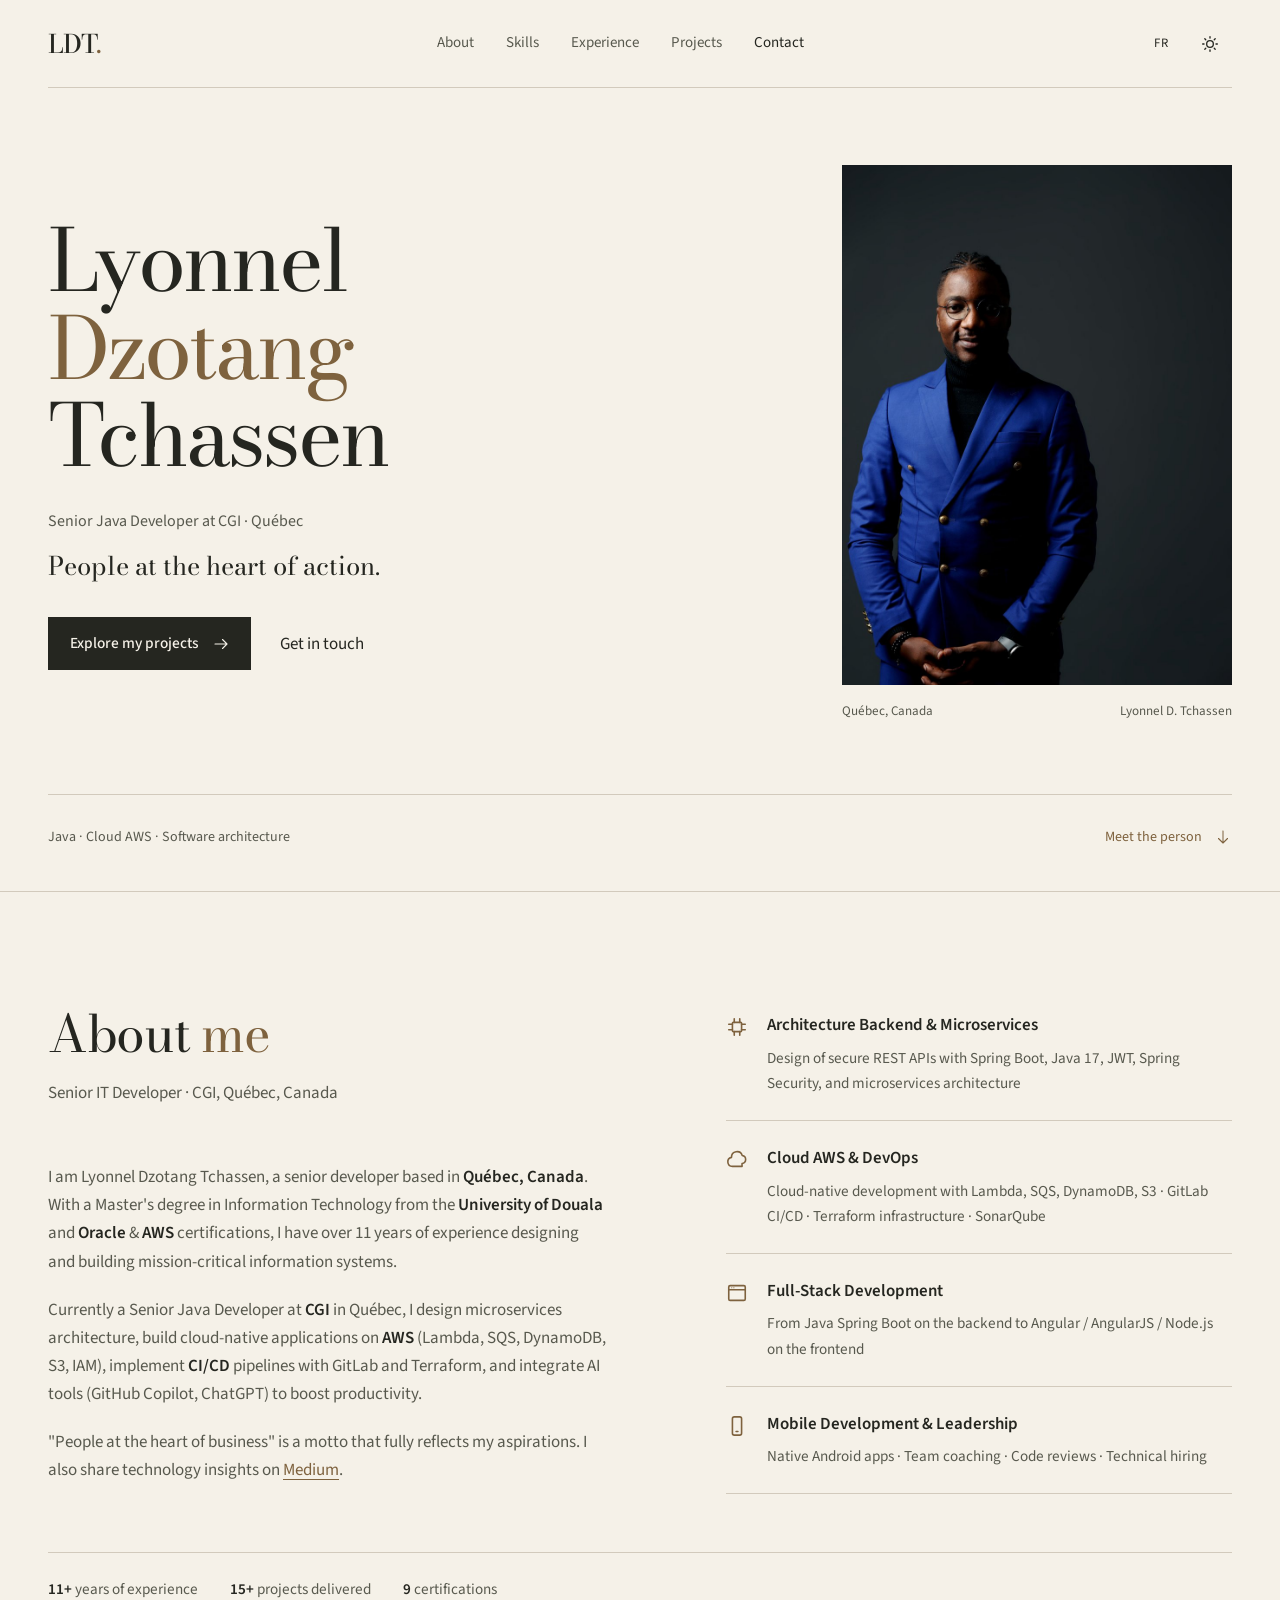
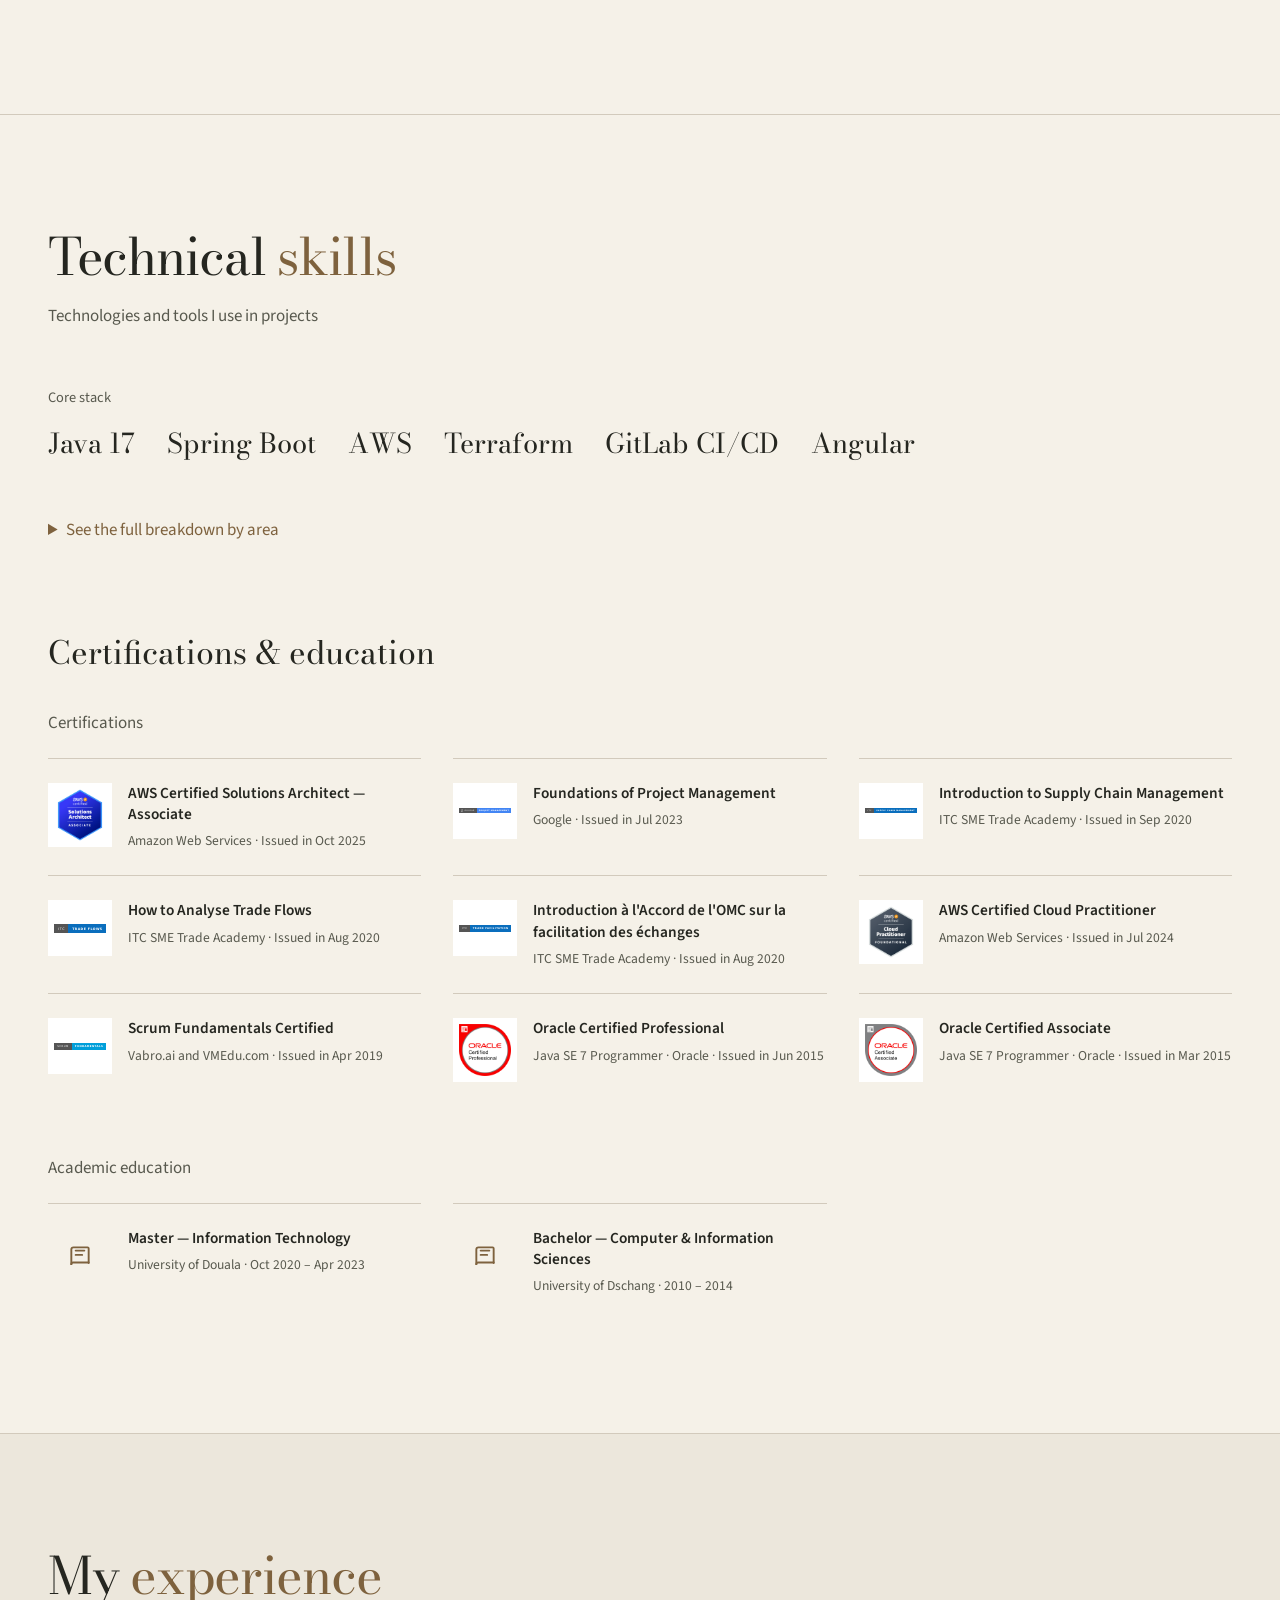
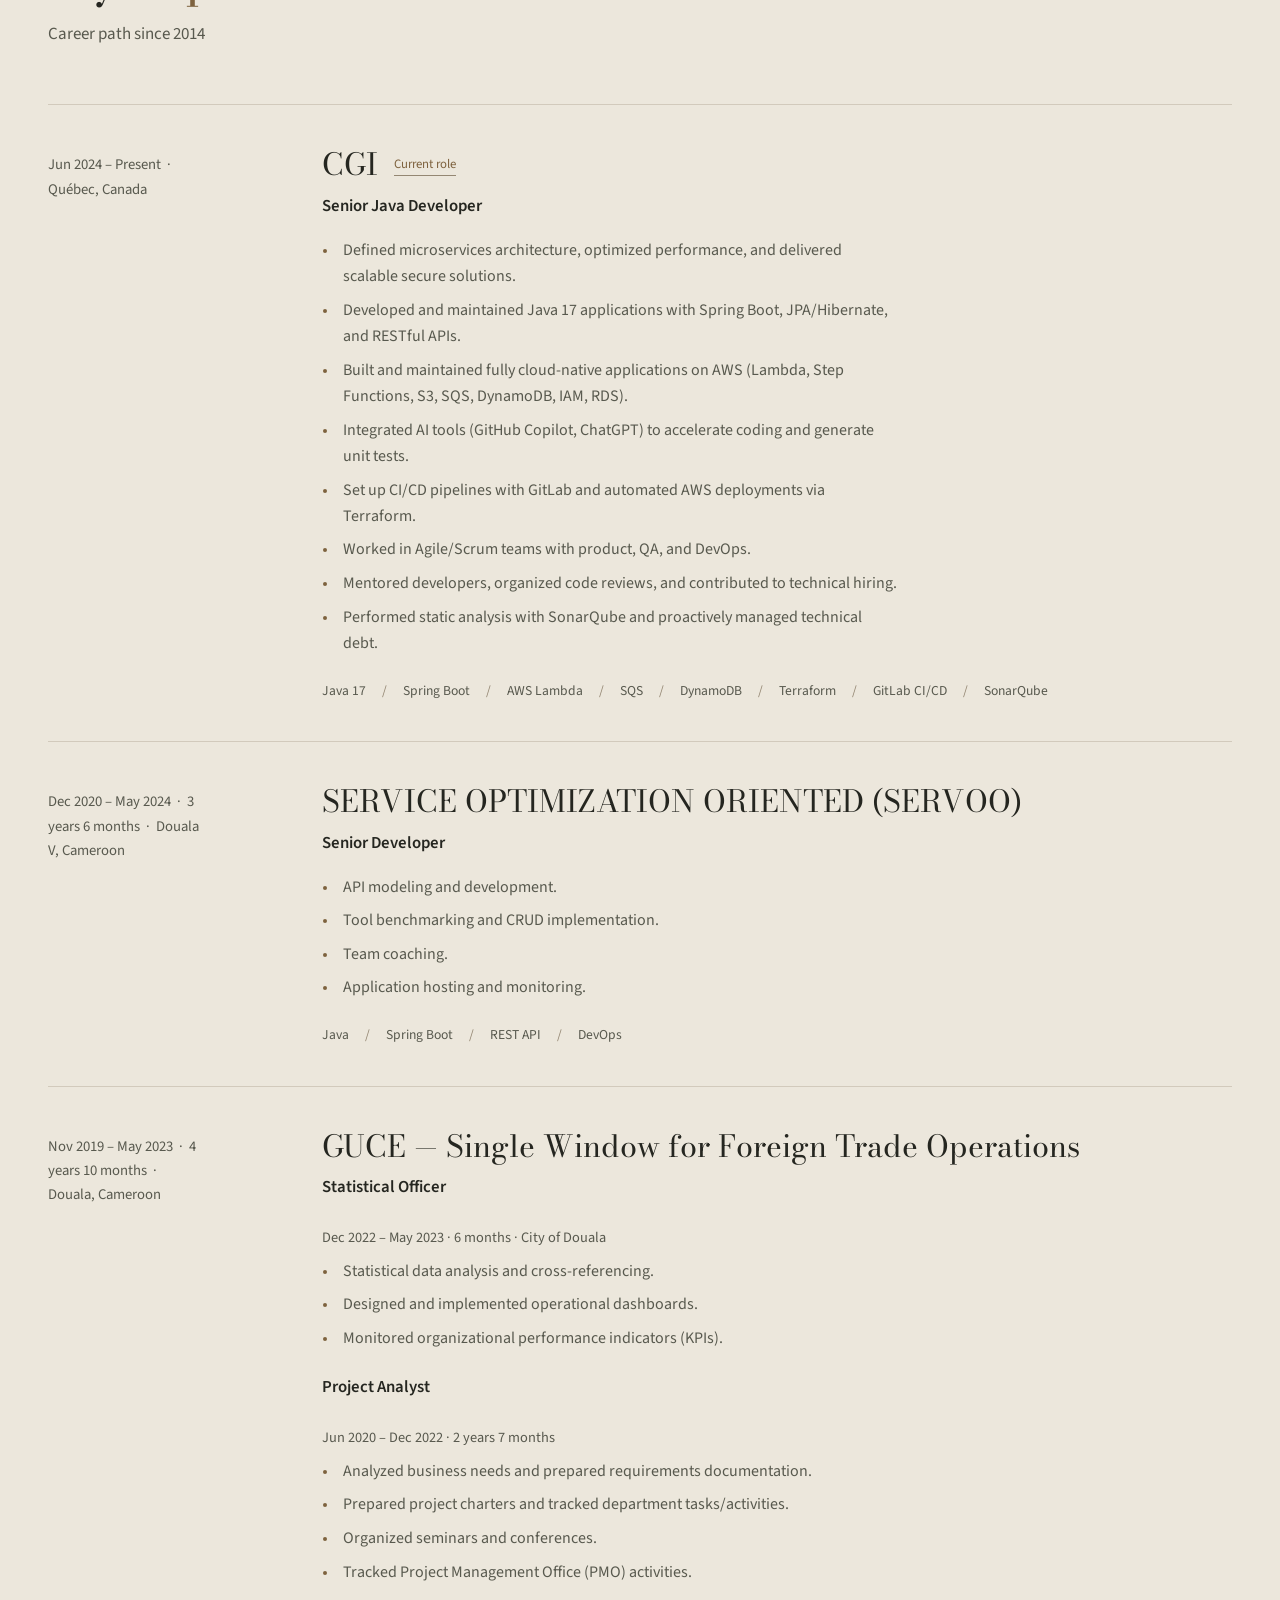
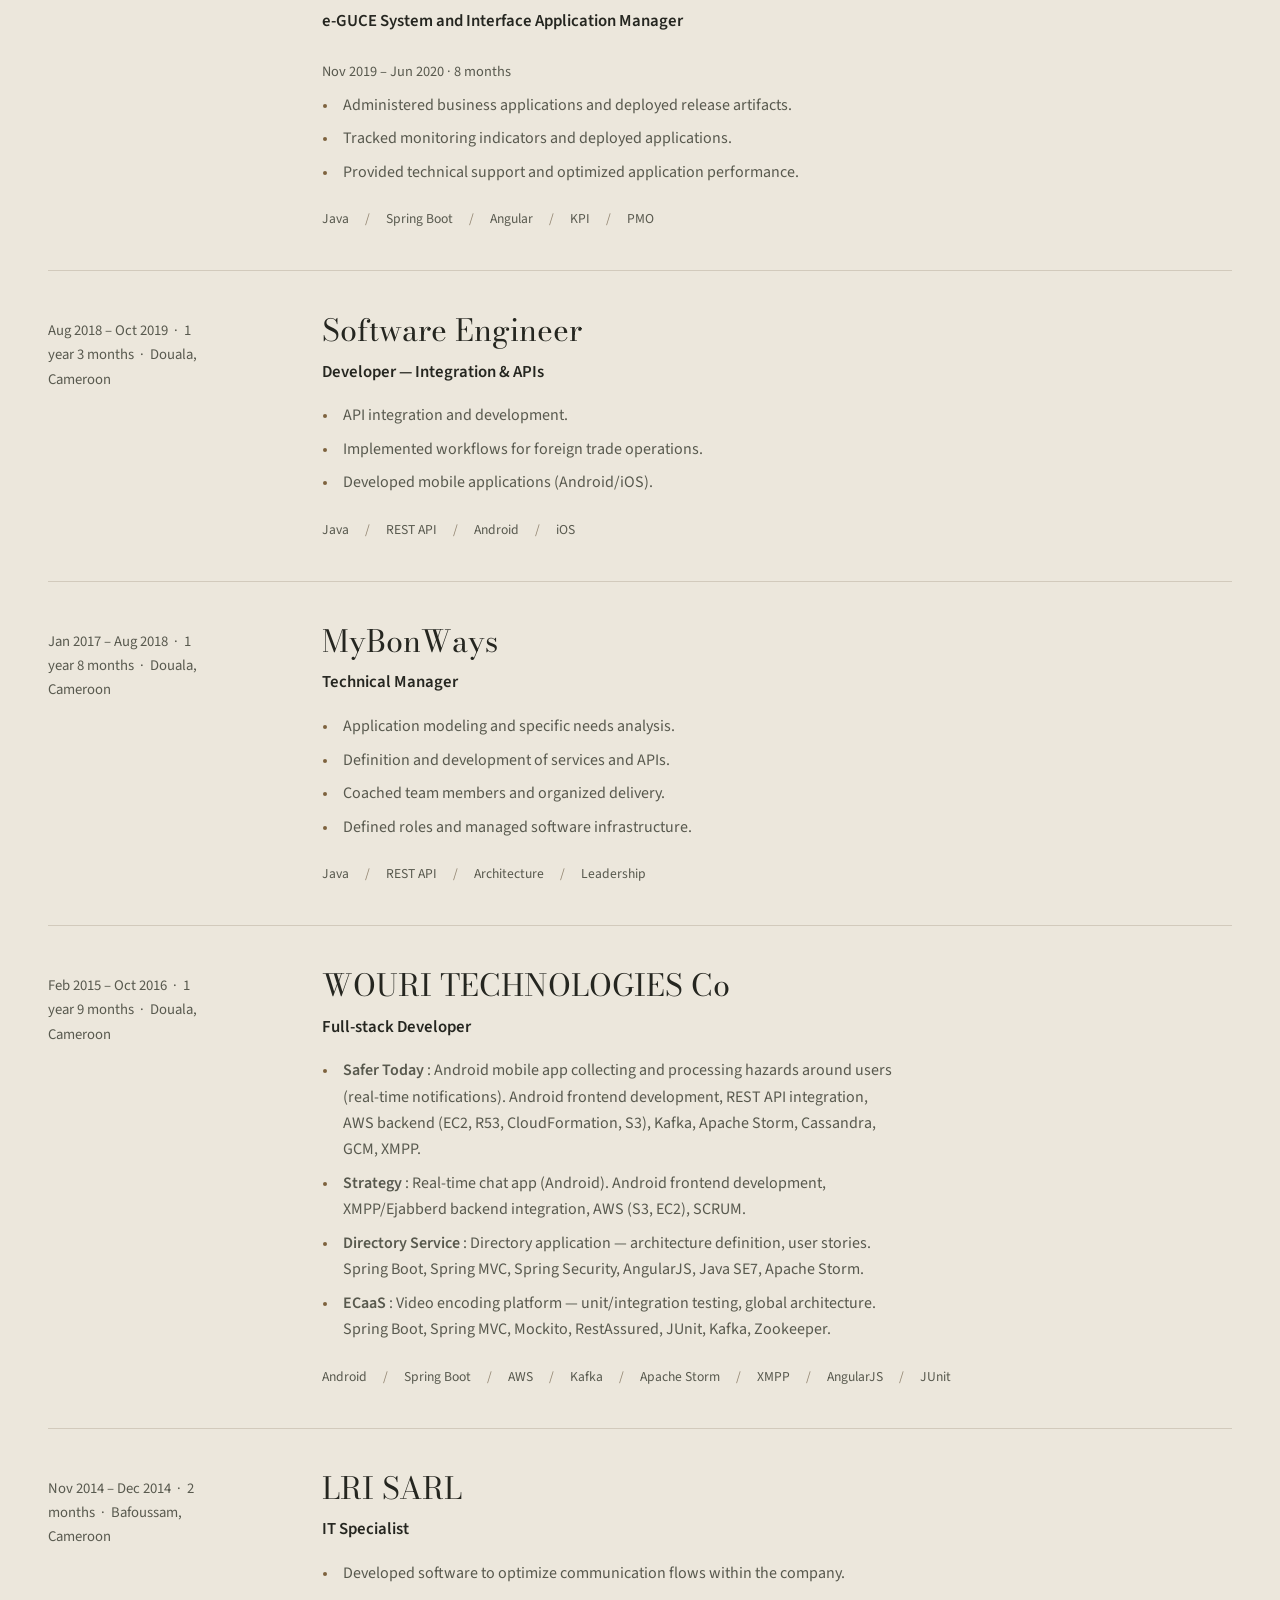
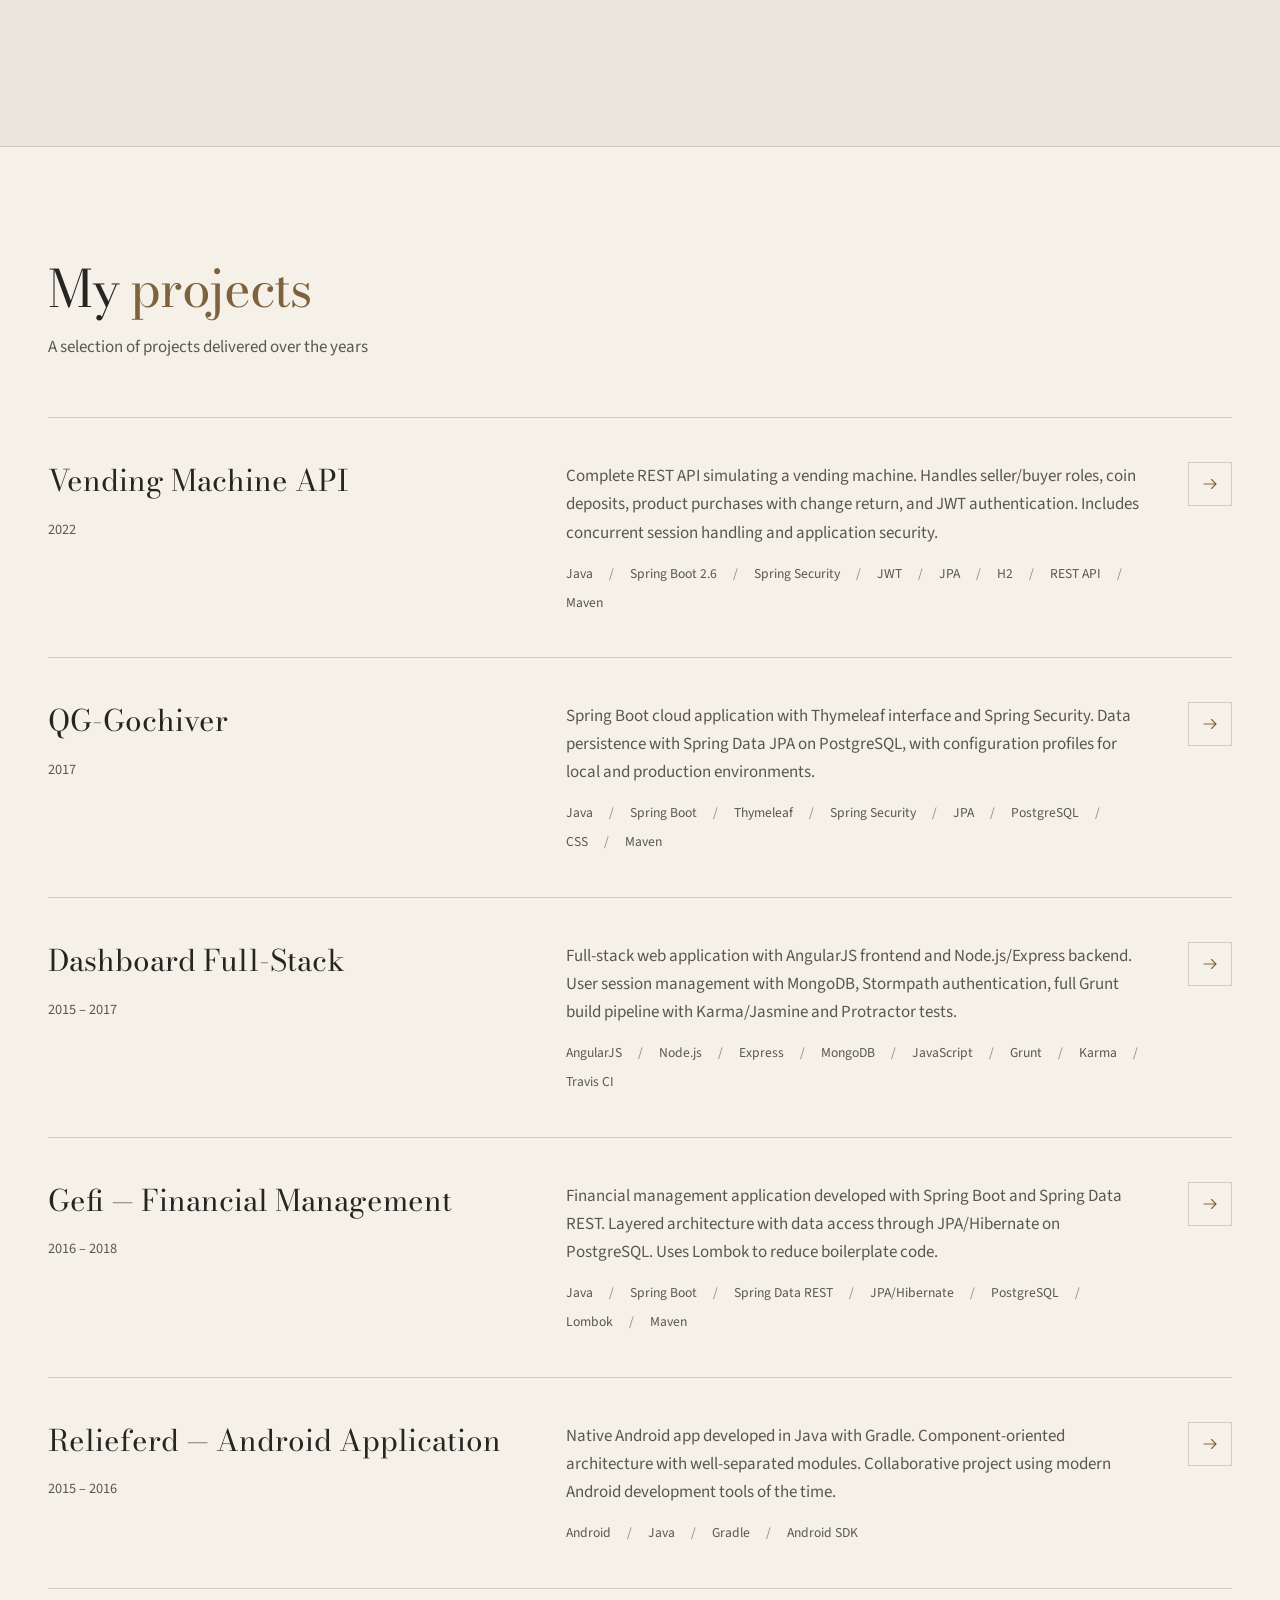
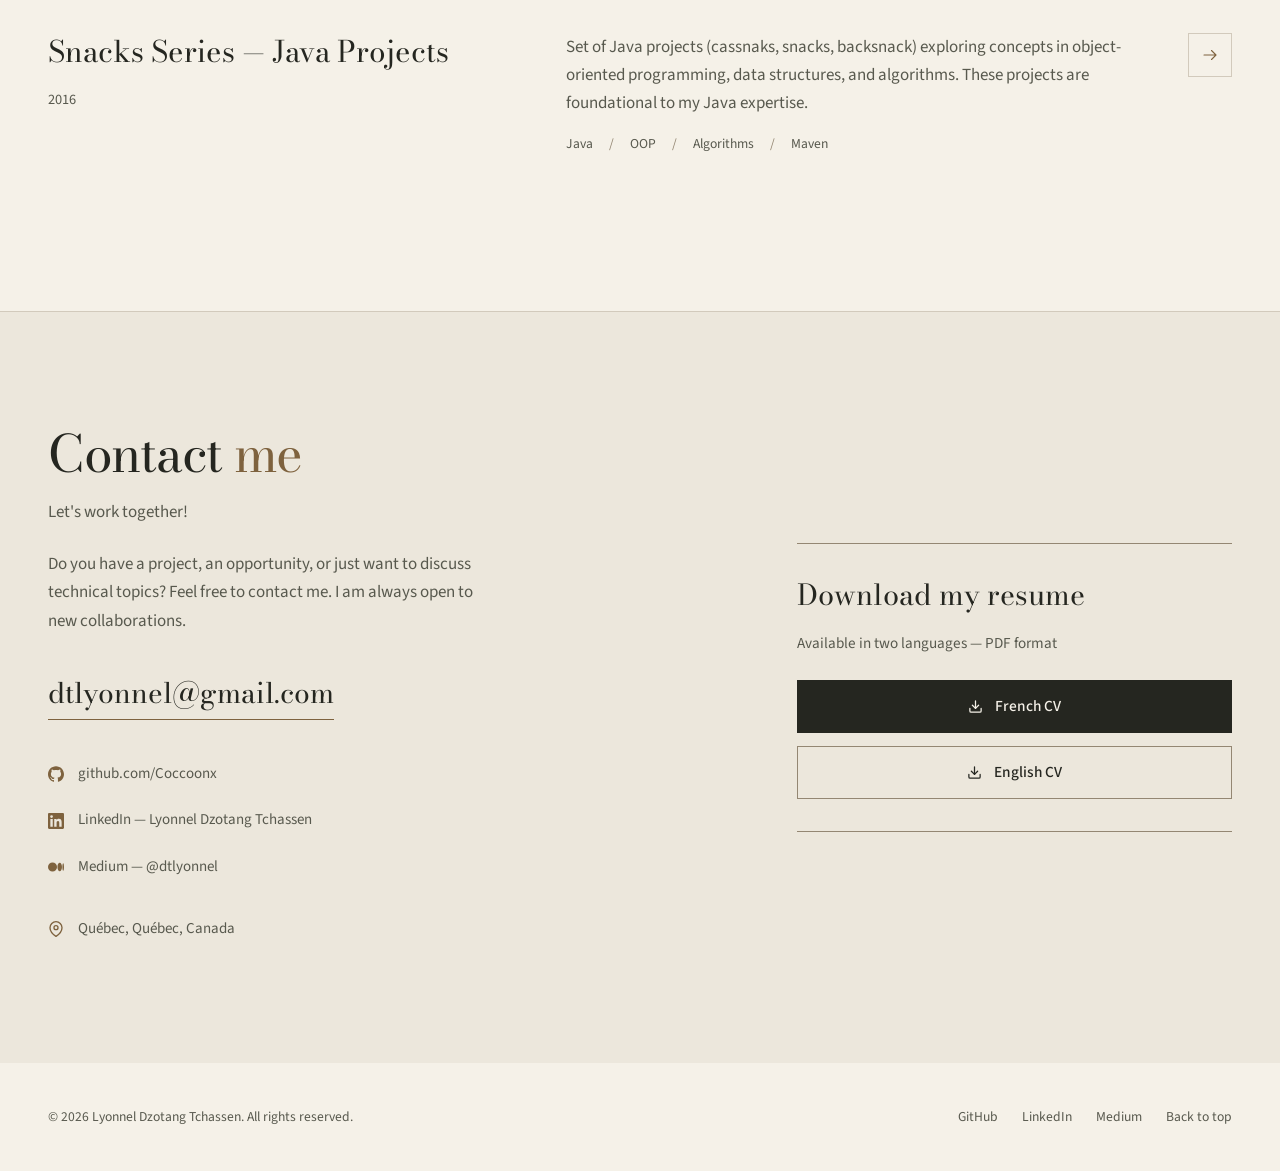
==== commit ac7ceb4c: "feat: redesign 2" ====
--- a/en-ca.html
+++ b/en-ca.html
@@ -10,10 +10,8 @@
   <link rel="alternate" hreflang="en-CA" href="en-ca.html" />
   <link rel="icon" type="image/svg+xml" href="favicon.svg" />
 
-  <!-- Fonts: Overpass (display), IBM Plex Sans (body), IBM Plex Mono (data) -->
-  <link rel="preconnect" href="https://fonts.googleapis.com" />
-  <link rel="preconnect" href="https://fonts.gstatic.com" crossorigin />
-  <link href="https://fonts.googleapis.com/css2?family=Overpass:wght@500;600;700&family=IBM+Plex+Sans:wght@400;500;600&family=IBM+Plex+Mono:wght@400;500;600&display=swap" rel="stylesheet" />
+  <script src="theme-init.js"></script>
+  <script src="script.js" defer></script>
 
   <!-- Stylesheet -->
   <link rel="stylesheet" href="styles.css" />
@@ -24,7 +22,7 @@
   <!-- ========== NAVIGATION ========== -->
   <nav class="nav">
     <div class="container nav-inner">
-      <a href="#" class="nav-logo">LDT<span>.</span></a>
+      <a href="#home" class="nav-logo">LDT<span>.</span></a>
       <ul class="nav-links">
         <li><a href="#about">About</a></li>
         <li><a href="#skills">Skills</a></li>
@@ -40,7 +38,7 @@
           <!-- sun icon (shown in light mode) -->
           <svg class="icon-sun" xmlns="http://www.w3.org/2000/svg" width="16" height="16" viewBox="0 0 24 24" fill="none" stroke="currentColor" stroke-width="2" stroke-linecap="round" stroke-linejoin="round" aria-hidden="true"><circle cx="12" cy="12" r="5"/><line x1="12" y1="1" x2="12" y2="3"/><line x1="12" y1="21" x2="12" y2="23"/><line x1="4.22" y1="4.22" x2="5.64" y2="5.64"/><line x1="18.36" y1="18.36" x2="19.78" y2="19.78"/><line x1="1" y1="12" x2="3" y2="12"/><line x1="21" y1="12" x2="23" y2="12"/><line x1="4.22" y1="19.78" x2="5.64" y2="18.36"/><line x1="18.36" y1="5.64" x2="19.78" y2="4.22"/></svg>
         </button>
-        <button class="hamburger" id="hamburger" aria-label="Menu" aria-expanded="false">
+        <button class="hamburger" id="hamburger" aria-controls="mobileMenu" aria-label="Menu" aria-expanded="false">
           <span></span><span></span><span></span>
         </button>
       </div>
@@ -64,50 +62,22 @@
     <div class="container">
       <div class="hero-inner">
         <div class="hero-content">
-          <div class="hero-badge"><span class="icon" aria-hidden="true"></span> Senior IT Developer · Québec, Canada</div>
-          <h1 class="hero-title">
-            Lyonnel<br />
-            <span class="highlight">Dzotang</span> Tchassen
-          </h1>
-          <p class="hero-subtitle">Senior Java Developer @ CGI · Cloud Aware · AI enthusiast · Full Stack · Spring Boot · Angular · RDBMS</p>
-          <p class="hero-description">
-            Passionate about human value, I contribute to progress in our era through
-            information and communication technologies. I design high-performing, robust
-            information systems that create positive impact on people's living conditions. "People at the heart of action" perfectly matches my aspirations.
-          </p>
-          <div class="hero-actions">
-            <a href="#projects" class="btn btn-primary">
-              <svg width="15" height="15" viewBox="0 0 24 24" fill="none" stroke="currentColor" stroke-width="2.5" stroke-linecap="round" stroke-linejoin="round" aria-hidden="true"><polyline points="16 18 22 12 16 6"/><polyline points="8 6 2 12 8 18"/></svg> See my projects
-            </a>
-            <a href="https://github.com/Coccoonx" target="_blank" rel="noopener" class="btn btn-outline">
-              <svg width="15" height="15" viewBox="0 0 24 24" fill="currentColor" aria-hidden="true"><path d="M12 .297c-6.63 0-12 5.373-12 12 0 5.303 3.438 9.8 8.205 11.385.6.113.82-.258.82-.577 0-.285-.01-1.04-.015-2.04-3.338.724-4.042-1.61-4.042-1.61C4.422 18.07 3.633 17.7 3.633 17.7c-1.087-.744.084-.729.084-.729 1.205.084 1.838 1.236 1.838 1.236 1.07 1.835 2.809 1.305 3.495.998.108-.776.417-1.305.76-1.605-2.665-.3-5.466-1.332-5.466-5.93 0-1.31.465-2.38 1.235-3.22-.135-.303-.54-1.523.105-3.176 0 0 1.005-.322 3.3 1.23.96-.267 1.98-.399 3-.405 1.02.006 2.04.138 3 .405 2.28-1.552 3.285-1.23 3.285-1.23.645 1.653.24 2.873.12 3.176.765.84 1.23 1.91 1.23 3.22 0 4.61-2.805 5.625-5.475 5.92.42.36.81 1.096.81 2.22 0 1.606-.015 2.896-.015 3.286 0 .315.21.69.825.57C20.565 22.092 24 17.592 24 12.297c0-6.627-5.373-12-12-12"/></svg> GitHub
-            </a>
-          </div>
-          <div class="hero-stats">
-            <div class="stat">
-              <span class="stat-number">11+</span>
-              <span class="stat-label">Years of experience</span>
-            </div>
-            <div class="stat">
-              <span class="stat-number">15+</span>
-              <span class="stat-label">Projects delivered</span>
-            </div>
-            <div class="stat">
-              <span class="stat-number">9</span>
-              <span class="stat-label">Certifications</span>
-            </div>
-          </div>
-        </div>
-        <div class="hero-mark">
-          <img class="hero-mark-photo" src="assets/lyonnel-portrait.jpg" alt="Portrait of Lyonnel Dzotang Tchassen" width="260" height="320" />
-          <svg class="hero-mark-frame" viewBox="0 0 260 320" aria-hidden="true">
-            <path d="M4 22V6h18" />
-            <path d="M238 6h18v16" />
-            <path d="M4 298v16h18" />
-            <path d="M238 314h18v-16" />
-          </svg>
-        </div>
-      </div>
+          <h1 class="hero-title"><span>Lyonnel</span><span class="highlight">Dzotang</span><span>Tchassen</span></h1>
+          <div class="hero-intro">
+            <p class="hero-subtitle">Senior Java Developer at CGI · Québec</p>
+            <p class="hero-description">People at the heart of action.</p>
+            <div class="hero-actions">
+              <a href="#projects" class="btn btn-primary">Explore my projects <svg class="arrow" viewBox="0 0 24 24" fill="none" stroke="currentColor" stroke-width="1.5" stroke-linecap="round" stroke-linejoin="round" aria-hidden="true"><path d="M4 12h16m-6-6 6 6-6 6"/></svg></a>
+              <a href="#contact" class="text-link">Get in touch</a>
+            </div>
+          </div>
+        </div>
+        <figure class="hero-mark">
+          <div class="portrait-window"><img class="hero-mark-photo" src="assets/lyonnel-portrait.jpg" alt="Portrait of Lyonnel Dzotang Tchassen" width="900" height="1350" fetchpriority="high" /></div>
+          <figcaption><span>Québec, Canada</span><span>Lyonnel D. Tchassen</span></figcaption>
+        </figure>
+      </div>
+      <div class="hero-foot"><span>Java · Cloud AWS · Software architecture</span><a href="#about">Meet the person <svg class="arrow" viewBox="0 0 24 24" fill="none" stroke="currentColor" stroke-width="1.5" stroke-linecap="round" stroke-linejoin="round" aria-hidden="true"><path d="M4 12h16m-6-6 6 6-6 6"/></svg></a></div>
     </div>
   </section>
 
@@ -137,28 +107,28 @@
           </p>
         </div>
         <div class="about-highlights">
-          <div class="highlight-item plate">
+          <div class="highlight-item">
             <svg class="icon" viewBox="0 0 24 24" fill="none" stroke="currentColor" stroke-width="1.75" stroke-linecap="round" stroke-linejoin="round" aria-hidden="true"><rect x="7" y="7" width="10" height="10" rx="1"/><path d="M9 7V3M15 7V3M9 21v-4M15 21v-4M7 9H3M7 15H3M21 9h-4M21 15h-4"/></svg>
             <div>
               <h3>Architecture Backend & Microservices</h3>
               <p>Design of secure REST APIs with Spring Boot, Java 17, JWT, Spring Security, and microservices architecture</p>
             </div>
           </div>
-          <div class="highlight-item plate">
+          <div class="highlight-item">
             <svg class="icon" viewBox="0 0 24 24" fill="none" stroke="currentColor" stroke-width="1.75" stroke-linecap="round" stroke-linejoin="round" aria-hidden="true"><path d="M17.5 19H7a5 5 0 0 1-1-9.9V9a6 6 0 0 1 11.7-2 4.5 4.5 0 0 1-.2 8.9Z"/></svg>
             <div>
               <h3>Cloud AWS & DevOps</h3>
               <p>Cloud-native development with Lambda, SQS, DynamoDB, S3 · GitLab CI/CD · Terraform infrastructure · SonarQube</p>
             </div>
           </div>
-          <div class="highlight-item plate">
+          <div class="highlight-item">
             <svg class="icon" viewBox="0 0 24 24" fill="none" stroke="currentColor" stroke-width="1.75" stroke-linecap="round" stroke-linejoin="round" aria-hidden="true"><rect x="3" y="4" width="18" height="16" rx="1.5"/><path d="M3 8.5h18"/><circle cx="6.3" cy="6.25" r="0.6" fill="currentColor" stroke="none"/><circle cx="8.6" cy="6.25" r="0.6" fill="currentColor" stroke="none"/></svg>
             <div>
               <h3>Full-Stack Development</h3>
               <p>From Java Spring Boot on the backend to Angular / AngularJS / Node.js on the frontend</p>
             </div>
           </div>
-          <div class="highlight-item plate">
+          <div class="highlight-item">
             <svg class="icon" viewBox="0 0 24 24" fill="none" stroke="currentColor" stroke-width="1.75" stroke-linecap="round" stroke-linejoin="round" aria-hidden="true"><rect x="7" y="2" width="10" height="20" rx="2"/><path d="M11 18h2"/></svg>
             <div>
               <h3>Mobile Development & Leadership</h3>
@@ -167,6 +137,7 @@
           </div>
         </div>
       </div>
+      <ul class="profile-facts"><li><strong>11+</strong> years of experience</li><li><strong>15+</strong> projects delivered</li><li><strong>9</strong> certifications</li></ul>
     </div>
   </section>
 
@@ -191,7 +162,7 @@
 
         <div class="skills-grid">
 
-          <div class="skill-category plate">
+          <div class="skill-category">
             <div class="skill-cat-header">
               <svg class="icon" viewBox="0 0 24 24" fill="none" stroke="currentColor" stroke-width="1.75" stroke-linecap="round" stroke-linejoin="round" aria-hidden="true"><rect x="7" y="7" width="10" height="10" rx="1"/><path d="M9 7V3M15 7V3M9 21v-4M15 21v-4M7 9H3M7 15H3M21 9h-4M21 15h-4"/></svg>
               <span class="skill-cat-title">Java & JVM</span>
@@ -210,7 +181,7 @@
             </div>
           </div>
 
-          <div class="skill-category plate">
+          <div class="skill-category">
             <div class="skill-cat-header">
               <svg class="icon" viewBox="0 0 24 24" fill="none" stroke="currentColor" stroke-width="1.75" stroke-linecap="round" stroke-linejoin="round" aria-hidden="true"><path d="M8 3 4 12l4 9"/><path d="M16 3l4 9-4 9"/></svg>
               <span class="skill-cat-title">APIs & Services</span>
@@ -230,7 +201,7 @@
             </div>
           </div>
 
-          <div class="skill-category plate">
+          <div class="skill-category">
             <div class="skill-cat-header">
               <svg class="icon" viewBox="0 0 24 24" fill="none" stroke="currentColor" stroke-width="1.75" stroke-linecap="round" stroke-linejoin="round" aria-hidden="true"><path d="M17.5 19H7a5 5 0 0 1-1-9.9V9a6 6 0 0 1 11.7-2 4.5 4.5 0 0 1-.2 8.9Z"/></svg>
               <span class="skill-cat-title">Cloud AWS</span>
@@ -249,7 +220,7 @@
             </div>
           </div>
 
-          <div class="skill-category plate">
+          <div class="skill-category">
             <div class="skill-cat-header">
               <svg class="icon" viewBox="0 0 24 24" fill="none" stroke="currentColor" stroke-width="1.75" stroke-linecap="round" stroke-linejoin="round" aria-hidden="true"><path d="M17.5 6.5a5 5 0 0 1 0 10"/><path d="M6.5 6.5a5 5 0 0 0 0 10"/><path d="M6.5 6.5h11M6.5 16.5h11"/></svg>
               <span class="skill-cat-title">DevOps & CI/CD</span>
@@ -267,7 +238,7 @@
             </div>
           </div>
 
-          <div class="skill-category plate">
+          <div class="skill-category">
             <div class="skill-cat-header">
               <svg class="icon" viewBox="0 0 24 24" fill="none" stroke="currentColor" stroke-width="1.75" stroke-linecap="round" stroke-linejoin="round" aria-hidden="true"><ellipse cx="12" cy="5" rx="7" ry="2.5"/><path d="M5 5v14c0 1.4 3.1 2.5 7 2.5s7-1.1 7-2.5V5"/><path d="M5 12c0 1.4 3.1 2.5 7 2.5s7-1.1 7-2.5"/></svg>
               <span class="skill-cat-title">Databases</span>
@@ -285,7 +256,7 @@
             </div>
           </div>
 
-          <div class="skill-category plate">
+          <div class="skill-category">
             <div class="skill-cat-header">
               <svg class="icon" viewBox="0 0 24 24" fill="none" stroke="currentColor" stroke-width="1.75" stroke-linecap="round" stroke-linejoin="round" aria-hidden="true"><rect x="3" y="4" width="18" height="16" rx="1.5"/><path d="M3 8.5h18"/><circle cx="6.3" cy="6.25" r="0.6" fill="currentColor" stroke="none"/><circle cx="8.6" cy="6.25" r="0.6" fill="currentColor" stroke="none"/></svg>
               <span class="skill-cat-title">Frontend & Web</span>
@@ -302,7 +273,7 @@
             </div>
           </div>
 
-          <div class="skill-category plate">
+          <div class="skill-category">
             <div class="skill-cat-header">
               <svg class="icon" viewBox="0 0 24 24" fill="none" stroke="currentColor" stroke-width="1.75" stroke-linecap="round" stroke-linejoin="round" aria-hidden="true"><rect x="7" y="2" width="10" height="20" rx="2"/><path d="M11 18h2"/></svg>
               <span class="skill-cat-title">Mobile & Other</span>
@@ -328,64 +299,64 @@
           <div>
             <p class="credentials-group-title">Certifications</p>
             <div class="cert-list">
-              <div class="cert-item plate">
-                <div class="cert-badge-tile"><img class="cert-badge-img" src="https://github.com/user-attachments/assets/56078456-a973-4af6-a7c3-b64ad6522e14" alt="AWS Solutions Architect Associate badge" loading="lazy" decoding="async" /></div>
+              <div class="cert-item">
+                <div class="cert-badge-tile"><img class="cert-badge-img" src="assets/badges/certification-1.png" alt="AWS Solutions Architect Associate badge" loading="lazy" decoding="async" /></div>
                 <div>
                   <strong>AWS Certified Solutions Architect — Associate</strong>
                   <small>Amazon Web Services · Issued in Oct 2025</small>
                 </div>
               </div>
-              <div class="cert-item plate">
-                <div class="cert-badge-tile"><img class="cert-badge-img" src="https://img.shields.io/badge/Google-Project_Management-4285F4?style=for-the-badge&amp;logo=google&amp;logoColor=white" alt="Google Project Management badge" loading="lazy" decoding="async" /></div>
+              <div class="cert-item">
+                <div class="cert-badge-tile"><img class="cert-badge-img" src="assets/badges/certification-2.svg" alt="Google Project Management badge" loading="lazy" decoding="async" /></div>
                 <div>
                   <strong>Foundations of Project Management</strong>
                   <small>Google · Issued in Jul 2023</small>
                 </div>
               </div>
-              <div class="cert-item plate">
-                <div class="cert-badge-tile"><img class="cert-badge-img" src="https://img.shields.io/badge/ITC-Supply_Chain_Management-0A6EBD?style=for-the-badge" alt="ITC Supply Chain Management badge" loading="lazy" decoding="async" /></div>
+              <div class="cert-item">
+                <div class="cert-badge-tile"><img class="cert-badge-img" src="assets/badges/certification-3.svg" alt="ITC Supply Chain Management badge" loading="lazy" decoding="async" /></div>
                 <div>
                   <strong>Introduction to Supply Chain Management</strong>
                   <small>ITC SME Trade Academy · Issued in Sep 2020</small>
                 </div>
               </div>
-              <div class="cert-item plate">
-                <div class="cert-badge-tile"><img class="cert-badge-img" src="https://img.shields.io/badge/ITC-Trade_Flows-0A6EBD?style=for-the-badge" alt="ITC Trade Flows badge" loading="lazy" decoding="async" /></div>
+              <div class="cert-item">
+                <div class="cert-badge-tile"><img class="cert-badge-img" src="assets/badges/certification-4.svg" alt="ITC Trade Flows badge" loading="lazy" decoding="async" /></div>
                 <div>
                   <strong>How to Analyse Trade Flows</strong>
                   <small>ITC SME Trade Academy · Issued in Aug 2020</small>
                 </div>
               </div>
-              <div class="cert-item plate">
-                <div class="cert-badge-tile"><img class="cert-badge-img" src="https://img.shields.io/badge/ITC-Trade_Facilitation-0A6EBD?style=for-the-badge" alt="ITC Trade Facilitation badge" loading="lazy" decoding="async" /></div>
+              <div class="cert-item">
+                <div class="cert-badge-tile"><img class="cert-badge-img" src="assets/badges/certification-5.svg" alt="ITC Trade Facilitation badge" loading="lazy" decoding="async" /></div>
                 <div>
                   <strong>Introduction à l'Accord de l'OMC sur la facilitation des échanges</strong>
                   <small>ITC SME Trade Academy · Issued in Aug 2020</small>
                 </div>
               </div>
-              <div class="cert-item plate">
-                <div class="cert-badge-tile"><img class="cert-badge-img" src="https://github.com/user-attachments/assets/c1d04ba4-fe42-4bd4-9ab0-0fd195fefcc6" alt="AWS Cloud Practitioner badge" loading="lazy" decoding="async" /></div>
+              <div class="cert-item">
+                <div class="cert-badge-tile"><img class="cert-badge-img" src="assets/badges/certification-6.png" alt="AWS Cloud Practitioner badge" loading="lazy" decoding="async" /></div>
                 <div>
                   <strong>AWS Certified Cloud Practitioner</strong>
                   <small>Amazon Web Services · Issued in Jul 2024</small>
                 </div>
               </div>
-              <div class="cert-item plate">
-                <div class="cert-badge-tile"><img class="cert-badge-img" src="https://img.shields.io/badge/Scrum-Fundamentals-009FDA?style=for-the-badge" alt="Scrum Fundamentals badge" loading="lazy" decoding="async" /></div>
+              <div class="cert-item">
+                <div class="cert-badge-tile"><img class="cert-badge-img" src="assets/badges/certification-7.svg" alt="Scrum Fundamentals badge" loading="lazy" decoding="async" /></div>
                 <div>
                   <strong>Scrum Fundamentals Certified</strong>
                   <small>Vabro.ai and VMEdu.com · Issued in Apr 2019</small>
                 </div>
               </div>
-              <div class="cert-item plate">
-                <div class="cert-badge-tile"><img class="cert-badge-img" src="https://github.com/user-attachments/assets/168203d4-fb50-4c50-bf21-3f206baa89c7" alt="Oracle OCP badge" loading="lazy" decoding="async" /></div>
+              <div class="cert-item">
+                <div class="cert-badge-tile"><img class="cert-badge-img" src="assets/badges/certification-8.png" alt="Oracle OCP badge" loading="lazy" decoding="async" /></div>
                 <div>
                   <strong>Oracle Certified Professional</strong>
                   <small>Java SE 7 Programmer · Oracle · Issued in Jun 2015</small>
                 </div>
               </div>
-              <div class="cert-item plate">
-                <div class="cert-badge-tile"><img class="cert-badge-img" src="https://github.com/user-attachments/assets/389f35ef-4813-4294-9500-443a9073a824" alt="Oracle OCA badge" loading="lazy" decoding="async" /></div>
+              <div class="cert-item">
+                <div class="cert-badge-tile"><img class="cert-badge-img" src="assets/badges/certification-9.png" alt="Oracle OCA badge" loading="lazy" decoding="async" /></div>
                 <div>
                   <strong>Oracle Certified Associate</strong>
                   <small>Java SE 7 Programmer · Oracle · Issued in Mar 2015</small>
@@ -396,14 +367,14 @@
           <div>
             <p class="credentials-group-title">Academic education</p>
             <div class="cert-list">
-              <div class="cert-item plate">
+              <div class="cert-item">
                 <div class="cert-badge-tile cert-badge-tile--icon"><svg class="cert-badge-icon" viewBox="0 0 24 24" fill="none" stroke="currentColor" stroke-width="1.75" stroke-linecap="round" stroke-linejoin="round" aria-hidden="true"><path d="M4 19.5V6a2 2 0 0 1 2-2h13a1 1 0 0 1 1 1v13.5"/><path d="M4 19.5A1.5 1.5 0 0 1 5.5 18H20"/><path d="M8 7h8M8 11h6"/></svg></div>
                 <div>
                   <strong>Master — Information Technology</strong>
                   <small>University of Douala · Oct 2020 – Apr 2023</small>
                 </div>
               </div>
-              <div class="cert-item plate">
+              <div class="cert-item">
                 <div class="cert-badge-tile cert-badge-tile--icon"><svg class="cert-badge-icon" viewBox="0 0 24 24" fill="none" stroke="currentColor" stroke-width="1.75" stroke-linecap="round" stroke-linejoin="round" aria-hidden="true"><path d="M4 19.5V6a2 2 0 0 1 2-2h13a1 1 0 0 1 1 1v13.5"/><path d="M4 19.5A1.5 1.5 0 0 1 5.5 18H20"/><path d="M8 7h8M8 11h6"/></svg></div>
                 <div>
                   <strong>Bachelor — Computer &amp; Information Sciences</strong>
@@ -425,8 +396,7 @@
 
         <!-- CGI -->
         <div class="timeline-item">
-          <div class="timeline-marker"></div>
-          <div class="timeline-content plate">
+          <div class="timeline-content">
             <div class="timeline-header">
               <h3 class="timeline-company">CGI</h3>
               <span class="timeline-badge timeline-badge--current">Current role</span>
@@ -451,8 +421,7 @@
 
         <!-- SERVOO -->
         <div class="timeline-item">
-          <div class="timeline-marker"></div>
-          <div class="timeline-content plate">
+          <div class="timeline-content">
             <div class="timeline-header">
               <h3 class="timeline-company">SERVICE OPTIMIZATION ORIENTED (SERVOO)</h3>
             </div>
@@ -472,8 +441,7 @@
 
         <!-- GUCE -->
         <div class="timeline-item">
-          <div class="timeline-marker"></div>
-          <div class="timeline-content plate">
+          <div class="timeline-content">
             <div class="timeline-header">
               <h3 class="timeline-company">GUCE — Single Window for Foreign Trade Operations</h3>
             </div>
@@ -511,8 +479,7 @@
 
         <!-- Software Engineer (before GUCE) -->
         <div class="timeline-item">
-          <div class="timeline-marker"></div>
-          <div class="timeline-content plate">
+          <div class="timeline-content">
             <div class="timeline-header">
               <h3 class="timeline-company">Software Engineer</h3>
             </div>
@@ -531,8 +498,7 @@
 
         <!-- MyBonWays -->
         <div class="timeline-item">
-          <div class="timeline-marker"></div>
-          <div class="timeline-content plate">
+          <div class="timeline-content">
             <div class="timeline-header">
               <h3 class="timeline-company">MyBonWays</h3>
             </div>
@@ -552,8 +518,7 @@
 
         <!-- WOURI TECHNOLOGIES -->
         <div class="timeline-item">
-          <div class="timeline-marker"></div>
-          <div class="timeline-content plate">
+          <div class="timeline-content">
             <div class="timeline-header">
               <h3 class="timeline-company">WOURI TECHNOLOGIES Co</h3>
             </div>
@@ -573,8 +538,7 @@
 
         <!-- LRI SARL -->
         <div class="timeline-item">
-          <div class="timeline-marker"></div>
-          <div class="timeline-content plate">
+          <div class="timeline-content">
             <div class="timeline-header">
               <h3 class="timeline-company">LRI SARL</h3>
             </div>
@@ -597,16 +561,14 @@
       <div class="projects-grid">
 
         <!-- Vending Machine -->
-        <div class="project-card plate">
+        <div class="project-card">
           <div class="project-header">
-            <span class="project-code">N&deg;01</span>
             <div class="project-links">
-              <a href="https://github.com/Coccoonx/vending-machine" target="_blank" rel="noopener" class="project-link" title="View on GitHub">
-                <svg width="15" height="15" viewBox="0 0 24 24" fill="currentColor" aria-hidden="true"><path d="M12 .297c-6.63 0-12 5.373-12 12 0 5.303 3.438 9.8 8.205 11.385.6.113.82-.258.82-.577 0-.285-.01-1.04-.015-2.04-3.338.724-4.042-1.61-4.042-1.61C4.422 18.07 3.633 17.7 3.633 17.7c-1.087-.744.084-.729.084-.729 1.205.084 1.838 1.236 1.838 1.236 1.07 1.835 2.809 1.305 3.495.998.108-.776.417-1.305.76-1.605-2.665-.3-5.466-1.332-5.466-5.93 0-1.31.465-2.38 1.235-3.22-.135-.303-.54-1.523.105-3.176 0 0 1.005-.322 3.3 1.23.96-.267 1.98-.399 3-.405 1.02.006 2.04.138 3 .405 2.28-1.552 3.285-1.23 3.285-1.23.645 1.653.24 2.873.12 3.176.765.84 1.23 1.91 1.23 3.22 0 4.61-2.805 5.625-5.475 5.92.42.36.81 1.096.81 2.22 0 1.606-.015 2.896-.015 3.286 0 .315.21.69.825.57C20.565 22.092 24 17.592 24 12.297c0-6.627-5.373-12-12-12"/></svg>
+              <a href="https://github.com/Coccoonx/vending-machine" target="_blank" rel="noopener" class="project-link" title="View repository on GitHub" aria-label="View repository on GitHub"><svg class="arrow" viewBox="0 0 24 24" fill="none" stroke="currentColor" stroke-width="1.5" stroke-linecap="round" stroke-linejoin="round" aria-hidden="true"><path d="M4 12h16m-6-6 6 6-6 6"/></svg>
               </a>
             </div>
           </div>
-          <h3 class="project-title">Vending Machine API</h3>
+          <h3 class="project-title"><a href="https://github.com/Coccoonx/vending-machine" target="_blank" rel="noopener">Vending Machine API</a></h3>
           <p class="project-year">2022</p>
           <p class="project-description">
             Complete REST API simulating a vending machine. Handles seller/buyer roles,
@@ -626,16 +588,14 @@
         </div>
 
         <!-- QG-Gochiver -->
-        <div class="project-card plate">
+        <div class="project-card">
           <div class="project-header">
-            <span class="project-code">N&deg;02</span>
             <div class="project-links">
-              <a href="https://github.com/Coccoonx/qg-gochiver" target="_blank" rel="noopener" class="project-link" title="View on GitHub">
-                <svg width="15" height="15" viewBox="0 0 24 24" fill="currentColor" aria-hidden="true"><path d="M12 .297c-6.63 0-12 5.373-12 12 0 5.303 3.438 9.8 8.205 11.385.6.113.82-.258.82-.577 0-.285-.01-1.04-.015-2.04-3.338.724-4.042-1.61-4.042-1.61C4.422 18.07 3.633 17.7 3.633 17.7c-1.087-.744.084-.729.084-.729 1.205.084 1.838 1.236 1.838 1.236 1.07 1.835 2.809 1.305 3.495.998.108-.776.417-1.305.76-1.605-2.665-.3-5.466-1.332-5.466-5.93 0-1.31.465-2.38 1.235-3.22-.135-.303-.54-1.523.105-3.176 0 0 1.005-.322 3.3 1.23.96-.267 1.98-.399 3-.405 1.02.006 2.04.138 3 .405 2.28-1.552 3.285-1.23 3.285-1.23.645 1.653.24 2.873.12 3.176.765.84 1.23 1.91 1.23 3.22 0 4.61-2.805 5.625-5.475 5.92.42.36.81 1.096.81 2.22 0 1.606-.015 2.896-.015 3.286 0 .315.21.69.825.57C20.565 22.092 24 17.592 24 12.297c0-6.627-5.373-12-12-12"/></svg>
+              <a href="https://github.com/Coccoonx/qg-gochiver" target="_blank" rel="noopener" class="project-link" title="View repository on GitHub" aria-label="View repository on GitHub"><svg class="arrow" viewBox="0 0 24 24" fill="none" stroke="currentColor" stroke-width="1.5" stroke-linecap="round" stroke-linejoin="round" aria-hidden="true"><path d="M4 12h16m-6-6 6 6-6 6"/></svg>
               </a>
             </div>
           </div>
-          <h3 class="project-title">QG-Gochiver</h3>
+          <h3 class="project-title"><a href="https://github.com/Coccoonx/qg-gochiver" target="_blank" rel="noopener">QG-Gochiver</a></h3>
           <p class="project-year">2017</p>
           <p class="project-description">
             Spring Boot cloud application with Thymeleaf interface and Spring Security.
@@ -655,16 +615,14 @@
         </div>
 
         <!-- Dashboard -->
-        <div class="project-card plate">
+        <div class="project-card">
           <div class="project-header">
-            <span class="project-code">N&deg;03</span>
             <div class="project-links">
-              <a href="https://github.com/Coccoonx/dashboard" target="_blank" rel="noopener" class="project-link" title="View on GitHub">
-                <svg width="15" height="15" viewBox="0 0 24 24" fill="currentColor" aria-hidden="true"><path d="M12 .297c-6.63 0-12 5.373-12 12 0 5.303 3.438 9.8 8.205 11.385.6.113.82-.258.82-.577 0-.285-.01-1.04-.015-2.04-3.338.724-4.042-1.61-4.042-1.61C4.422 18.07 3.633 17.7 3.633 17.7c-1.087-.744.084-.729.084-.729 1.205.084 1.838 1.236 1.838 1.236 1.07 1.835 2.809 1.305 3.495.998.108-.776.417-1.305.76-1.605-2.665-.3-5.466-1.332-5.466-5.93 0-1.31.465-2.38 1.235-3.22-.135-.303-.54-1.523.105-3.176 0 0 1.005-.322 3.3 1.23.96-.267 1.98-.399 3-.405 1.02.006 2.04.138 3 .405 2.28-1.552 3.285-1.23 3.285-1.23.645 1.653.24 2.873.12 3.176.765.84 1.23 1.91 1.23 3.22 0 4.61-2.805 5.625-5.475 5.92.42.36.81 1.096.81 2.22 0 1.606-.015 2.896-.015 3.286 0 .315.21.69.825.57C20.565 22.092 24 17.592 24 12.297c0-6.627-5.373-12-12-12"/></svg>
+              <a href="https://github.com/Coccoonx/dashboard" target="_blank" rel="noopener" class="project-link" title="View repository on GitHub" aria-label="View repository on GitHub"><svg class="arrow" viewBox="0 0 24 24" fill="none" stroke="currentColor" stroke-width="1.5" stroke-linecap="round" stroke-linejoin="round" aria-hidden="true"><path d="M4 12h16m-6-6 6 6-6 6"/></svg>
               </a>
             </div>
           </div>
-          <h3 class="project-title">Dashboard Full-Stack</h3>
+          <h3 class="project-title"><a href="https://github.com/Coccoonx/dashboard" target="_blank" rel="noopener">Dashboard Full-Stack</a></h3>
           <p class="project-year">2015 – 2017</p>
           <p class="project-description">
             Full-stack web application with AngularJS frontend and Node.js/Express backend.
@@ -684,16 +642,14 @@
         </div>
 
         <!-- Gefi -->
-        <div class="project-card plate">
+        <div class="project-card">
           <div class="project-header">
-            <span class="project-code">N&deg;04</span>
             <div class="project-links">
-              <a href="https://github.com/Coccoonx/gefi" target="_blank" rel="noopener" class="project-link" title="View on GitHub">
-                <svg width="15" height="15" viewBox="0 0 24 24" fill="currentColor" aria-hidden="true"><path d="M12 .297c-6.63 0-12 5.373-12 12 0 5.303 3.438 9.8 8.205 11.385.6.113.82-.258.82-.577 0-.285-.01-1.04-.015-2.04-3.338.724-4.042-1.61-4.042-1.61C4.422 18.07 3.633 17.7 3.633 17.7c-1.087-.744.084-.729.084-.729 1.205.084 1.838 1.236 1.838 1.236 1.07 1.835 2.809 1.305 3.495.998.108-.776.417-1.305.76-1.605-2.665-.3-5.466-1.332-5.466-5.93 0-1.31.465-2.38 1.235-3.22-.135-.303-.54-1.523.105-3.176 0 0 1.005-.322 3.3 1.23.96-.267 1.98-.399 3-.405 1.02.006 2.04.138 3 .405 2.28-1.552 3.285-1.23 3.285-1.23.645 1.653.24 2.873.12 3.176.765.84 1.23 1.91 1.23 3.22 0 4.61-2.805 5.625-5.475 5.92.42.36.81 1.096.81 2.22 0 1.606-.015 2.896-.015 3.286 0 .315.21.69.825.57C20.565 22.092 24 17.592 24 12.297c0-6.627-5.373-12-12-12"/></svg>
+              <a href="https://github.com/Coccoonx/gefi" target="_blank" rel="noopener" class="project-link" title="View repository on GitHub" aria-label="View repository on GitHub"><svg class="arrow" viewBox="0 0 24 24" fill="none" stroke="currentColor" stroke-width="1.5" stroke-linecap="round" stroke-linejoin="round" aria-hidden="true"><path d="M4 12h16m-6-6 6 6-6 6"/></svg>
               </a>
             </div>
           </div>
-          <h3 class="project-title">Gefi — Financial Management</h3>
+          <h3 class="project-title"><a href="https://github.com/Coccoonx/gefi" target="_blank" rel="noopener">Gefi — Financial Management</a></h3>
           <p class="project-year">2016 – 2018</p>
           <p class="project-description">
             Financial management application developed with Spring Boot and Spring Data REST.
@@ -712,16 +668,14 @@
         </div>
 
         <!-- Relieferd -->
-        <div class="project-card plate">
+        <div class="project-card">
           <div class="project-header">
-            <span class="project-code">N&deg;05</span>
             <div class="project-links">
-              <a href="https://github.com/Coccoonx/relieferd" target="_blank" rel="noopener" class="project-link" title="View on GitHub">
-                <svg width="15" height="15" viewBox="0 0 24 24" fill="currentColor" aria-hidden="true"><path d="M12 .297c-6.63 0-12 5.373-12 12 0 5.303 3.438 9.8 8.205 11.385.6.113.82-.258.82-.577 0-.285-.01-1.04-.015-2.04-3.338.724-4.042-1.61-4.042-1.61C4.422 18.07 3.633 17.7 3.633 17.7c-1.087-.744.084-.729.084-.729 1.205.084 1.838 1.236 1.838 1.236 1.07 1.835 2.809 1.305 3.495.998.108-.776.417-1.305.76-1.605-2.665-.3-5.466-1.332-5.466-5.93 0-1.31.465-2.38 1.235-3.22-.135-.303-.54-1.523.105-3.176 0 0 1.005-.322 3.3 1.23.96-.267 1.98-.399 3-.405 1.02.006 2.04.138 3 .405 2.28-1.552 3.285-1.23 3.285-1.23.645 1.653.24 2.873.12 3.176.765.84 1.23 1.91 1.23 3.22 0 4.61-2.805 5.625-5.475 5.92.42.36.81 1.096.81 2.22 0 1.606-.015 2.896-.015 3.286 0 .315.21.69.825.57C20.565 22.092 24 17.592 24 12.297c0-6.627-5.373-12-12-12"/></svg>
+              <a href="https://github.com/Coccoonx/relieferd" target="_blank" rel="noopener" class="project-link" title="View repository on GitHub" aria-label="View repository on GitHub"><svg class="arrow" viewBox="0 0 24 24" fill="none" stroke="currentColor" stroke-width="1.5" stroke-linecap="round" stroke-linejoin="round" aria-hidden="true"><path d="M4 12h16m-6-6 6 6-6 6"/></svg>
               </a>
             </div>
           </div>
-          <h3 class="project-title">Relieferd — Android Application</h3>
+          <h3 class="project-title"><a href="https://github.com/Coccoonx/relieferd" target="_blank" rel="noopener">Relieferd — Android Application</a></h3>
           <p class="project-year">2015 – 2016</p>
           <p class="project-description">
             Native Android app developed in Java with Gradle. Component-oriented
@@ -737,16 +691,14 @@
         </div>
 
         <!-- Cassnaks / Snacks series -->
-        <div class="project-card plate">
+        <div class="project-card">
           <div class="project-header">
-            <span class="project-code">N&deg;06</span>
             <div class="project-links">
-              <a href="https://github.com/Coccoonx/cassnaks" target="_blank" rel="noopener" class="project-link" title="View on GitHub">
-                <svg width="15" height="15" viewBox="0 0 24 24" fill="currentColor" aria-hidden="true"><path d="M12 .297c-6.63 0-12 5.373-12 12 0 5.303 3.438 9.8 8.205 11.385.6.113.82-.258.82-.577 0-.285-.01-1.04-.015-2.04-3.338.724-4.042-1.61-4.042-1.61C4.422 18.07 3.633 17.7 3.633 17.7c-1.087-.744.084-.729.084-.729 1.205.084 1.838 1.236 1.838 1.236 1.07 1.835 2.809 1.305 3.495.998.108-.776.417-1.305.76-1.605-2.665-.3-5.466-1.332-5.466-5.93 0-1.31.465-2.38 1.235-3.22-.135-.303-.54-1.523.105-3.176 0 0 1.005-.322 3.3 1.23.96-.267 1.98-.399 3-.405 1.02.006 2.04.138 3 .405 2.28-1.552 3.285-1.23 3.285-1.23.645 1.653.24 2.873.12 3.176.765.84 1.23 1.91 1.23 3.22 0 4.61-2.805 5.625-5.475 5.92.42.36.81 1.096.81 2.22 0 1.606-.015 2.896-.015 3.286 0 .315.21.69.825.57C20.565 22.092 24 17.592 24 12.297c0-6.627-5.373-12-12-12"/></svg>
+              <a href="https://github.com/Coccoonx/cassnaks" target="_blank" rel="noopener" class="project-link" title="View repository on GitHub" aria-label="View repository on GitHub"><svg class="arrow" viewBox="0 0 24 24" fill="none" stroke="currentColor" stroke-width="1.5" stroke-linecap="round" stroke-linejoin="round" aria-hidden="true"><path d="M4 12h16m-6-6 6 6-6 6"/></svg>
               </a>
             </div>
           </div>
-          <h3 class="project-title">Snacks Series — Java Projects</h3>
+          <h3 class="project-title"><a href="https://github.com/Coccoonx/cassnaks" target="_blank" rel="noopener">Snacks Series — Java Projects</a></h3>
           <p class="project-year">2016</p>
           <p class="project-description">
             Set of Java projects (cassnaks, snacks, backsnack) exploring concepts
@@ -755,8 +707,8 @@
           </p>
           <div class="project-tech">
             <span class="tag">Java</span>
-            <span class="tag">POO</span>
-            <span class="tag">Algorithmes</span>
+            <span class="tag">OOP</span>
+            <span class="tag">Algorithms</span>
             <span class="tag">Maven</span>
           </div>
         </div>
@@ -802,7 +754,7 @@
             </p>
           </div>
         </div>
-        <div class="cv-download plate">
+        <div class="cv-download">
           <h3 class="cv-download-title">
             <svg width="20" height="20" viewBox="0 0 24 24" fill="none" stroke="currentColor" stroke-width="2" stroke-linecap="round" stroke-linejoin="round" aria-hidden="true"><path d="M14 2H6a2 2 0 0 0-2 2v16a2 2 0 0 0 2 2h12a2 2 0 0 0 2-2V8z"/><polyline points="14 2 14 8 20 8"/><line x1="12" y1="18" x2="12" y2="12"/><line x1="9" y1="15" x2="12" y2="18"/><line x1="15" y1="15" x2="12" y2="18"/></svg>
             Download my resume
@@ -838,86 +790,6 @@
   </footer>
 
   <!-- ========== SCRIPTS ========== -->
-  <script>
-    /* ---- Theme management ---- */
-    const root = document.documentElement;
-    const toggleBtn = document.getElementById('themeToggle');
-
-    // Determine initial theme: localStorage > OS preference > dark default
-    function getInitialTheme() {
-      const stored = localStorage.getItem('theme');
-      if (stored) return stored;
-      return window.matchMedia('(prefers-color-scheme: light)').matches ? 'light' : 'dark';
-    }
-
-    function applyTheme(theme) {
-      root.setAttribute('data-theme', theme);
-      localStorage.setItem('theme', theme);
-      toggleBtn.setAttribute('aria-pressed', String(theme === 'light'));
-      toggleBtn.setAttribute('aria-label', theme === 'light' ? 'Switch to dark mode' : 'Switch to light mode');
-    }
-
-    applyTheme(getInitialTheme());
-
-    toggleBtn.addEventListener('click', () => {
-      const current = root.getAttribute('data-theme');
-      applyTheme(current === 'light' ? 'dark' : 'light');
-    });
-
-    // Keep in sync if the user changes OS theme
-    window.matchMedia('(prefers-color-scheme: light)').addEventListener('change', (e) => {
-      if (!localStorage.getItem('theme')) {
-        applyTheme(e.matches ? 'light' : 'dark');
-      }
-    });
-
-    /* ---- Hamburger / mobile menu ---- */
-    const hamburger = document.getElementById('hamburger');
-    const mobileMenu = document.getElementById('mobileMenu');
-
-    function closeMobileMenu() {
-      hamburger.classList.remove('open');
-      hamburger.setAttribute('aria-expanded', 'false');
-      mobileMenu.classList.remove('open');
-    }
-
-    hamburger.addEventListener('click', () => {
-      const isOpen = mobileMenu.classList.toggle('open');
-      hamburger.classList.toggle('open', isOpen);
-      hamburger.setAttribute('aria-expanded', String(isOpen));
-    });
-
-    // Close menu when a mobile link is clicked
-    mobileMenu.querySelectorAll('a').forEach(link => {
-      link.addEventListener('click', closeMobileMenu);
-    });
-
-    // Close menu on outside click
-    document.addEventListener('click', (e) => {
-      if (!hamburger.contains(e.target) && !mobileMenu.contains(e.target)) {
-        closeMobileMenu();
-      }
-    });
-
-    /* ---- Active nav link on scroll ---- */
-    const sections = document.querySelectorAll('section[id]');
-    const navLinks = document.querySelectorAll('.nav-links a');
-
-    const observer = new IntersectionObserver((entries) => {
-      entries.forEach(entry => {
-        if (entry.isIntersecting) {
-          navLinks.forEach(link => {
-            link.classList.toggle(
-              'active',
-              link.getAttribute('href') === '#' + entry.target.id
-            );
-          });
-        }
-      });
-    }, { rootMargin: '-50% 0px -50% 0px' });
-
-    sections.forEach(section => observer.observe(section));
-
-  </script>
+
 </body>
 </html>
--- a/styles.css
+++ b/styles.css
@@ -1,1395 +1,243 @@
-/* =============================================
-   Portfolio — Lyonnel Dzotang Tchassen
-   Direction: "Drafting Plate" — an engineering-drawing
-   register (measured grids, ruled plates, corner ticks,
-   one committed copper accent) built for a senior
-   backend/cloud engineer, not a generic SaaS template.
-   ============================================= */
-
-/* --- Reset & Variables --- */
-*, *::before, *::after {
-  box-sizing: border-box;
-  margin: 0;
-  padding: 0;
-}
-
-/* Dark theme (default) — ink plate under drafting-lamp light */
+/* Élégance éditoriale — shared French and Canadian English identity. */
+@import url('assets/fonts/fonts.css');
+*, *::before, *::after { box-sizing: border-box; margin: 0; padding: 0; }
 :root {
-  --primary: #E0923F;
-  --primary-dark: #C97727;
-  --accent: #E0923F;
-  --bg: #0A1420;
-  --bg-card: #101F32;
-  --bg-card-hover: #152741;
-  --border: #23374C;
-  --border-strong: #35506B;
-  --text-primary: #EAF1F8;
-  --text-secondary: #C1D0DF;
-  --text-muted: #93A8BC;
-  --nav-bg: rgba(10, 20, 32, 0.88);
-  --shadow: 0 10px 28px -14px rgba(0, 0, 0, 0.6);
-  --shadow-hover: 0 16px 36px -14px rgba(0, 0, 0, 0.65);
-  --radius: 6px;
-  --radius-sm: 3px;
-  --transition: 0.25s ease;
-  --font-display: 'Overpass', ui-sans-serif, system-ui, sans-serif;
-  --font-body: 'IBM Plex Sans', ui-sans-serif, system-ui, -apple-system, 'Segoe UI', sans-serif;
-  --font-mono: 'IBM Plex Mono', ui-monospace, 'SFMono-Regular', Menlo, Consolas, monospace;
-}
-
-/* Light theme — cool vellum paper, not warm cream (deliberate: avoids the
-   default AI-portfolio cream+serif cluster while keeping a warm accent) */
-[data-theme="light"] {
-  --primary: #A8571C;
-  --primary-dark: #8C4715;
-  --accent: #A8571C;
-  --bg: #EDF2F6;
-  --bg-card: #FFFFFF;
-  --bg-card-hover: #F3F7FA;
-  --border: #CBD8E2;
-  --border-strong: #A9BDCC;
-  --text-primary: #10202E;
-  --text-secondary: #3C5468;
-  --text-muted: #3C5468;
-  --nav-bg: rgba(237, 242, 246, 0.9);
-  --shadow: 0 10px 28px -16px rgba(16, 32, 46, 0.28);
-  --shadow-hover: 0 16px 36px -16px rgba(16, 32, 46, 0.32);
-}
-
-/* Honor OS preference when no explicit data-theme is set */
-@media (prefers-color-scheme: light) {
-  :root:not([data-theme="dark"]) {
-    --primary: #A8571C;
-    --primary-dark: #8C4715;
-    --accent: #A8571C;
-    --bg: #EDF2F6;
-    --bg-card: #FFFFFF;
-    --bg-card-hover: #F3F7FA;
-    --border: #CBD8E2;
-    --border-strong: #A9BDCC;
-    --text-primary: #10202E;
-    --text-secondary: #3C5468;
-    --text-muted: #3C5468;
-    --nav-bg: rgba(237, 242, 246, 0.9);
-    --shadow: 0 10px 28px -16px rgba(16, 32, 46, 0.28);
-    --shadow-hover: 0 16px 36px -16px rgba(16, 32, 46, 0.32);
-  }
-}
-
-/* --- Base --- */
-html {
-  scroll-behavior: smooth;
-  font-size: 16px;
-}
-
-body {
-  font-family: var(--font-body);
-  background-color: var(--bg);
-  background-image:
-    linear-gradient(color-mix(in srgb, var(--border) 30%, transparent) 1px, transparent 1px),
-    linear-gradient(90deg, color-mix(in srgb, var(--border) 30%, transparent) 1px, transparent 1px);
-  background-size: 64px 64px;
-  background-attachment: fixed;
-  background-position: -1px -1px;
-  color: var(--text-primary);
-  line-height: 1.6;
-}
-
-a {
-  color: var(--primary);
-  text-decoration: none;
-  transition: color var(--transition);
-}
-
-a:hover {
-  color: var(--primary-dark);
-}
-
-img {
-  max-width: 100%;
-}
-
-::selection {
-  background: var(--primary);
-  color: #fff;
-}
-
-:focus-visible {
-  outline: 2px solid var(--primary);
-  outline-offset: 3px;
-  border-radius: 2px;
-}
-
-.skip-link {
-  position: absolute;
-  left: 1rem;
-  top: -100px;
-  z-index: 200;
-  background: var(--primary);
-  color: #fff;
-  padding: 0.75rem 1.25rem;
-  border-radius: var(--radius-sm);
-  font-weight: 600;
-  transition: top var(--transition);
-}
-
-.skip-link:focus {
-  top: 1rem;
-}
-
-/* --- Utility --- */
-.container {
-  max-width: 1100px;
-  margin: 0 auto;
-  padding: 0 1.5rem;
-}
-
-.section {
-  padding: 5rem 0;
-}
-
-.section-title {
-  font-family: var(--font-display);
-  font-size: 2rem;
-  font-weight: 700;
-  margin-bottom: 0.5rem;
-  color: var(--text-primary);
-  letter-spacing: -0.01em;
-}
-
-.section-subtitle {
-  color: var(--text-secondary);
-  margin-bottom: 3rem;
-  font-size: 1.05rem;
-}
-
-.section-title span {
-  color: var(--primary);
-}
-
-.tag {
-  display: inline-block;
-  background: color-mix(in srgb, var(--primary) 12%, transparent);
-  color: var(--primary);
-  border: 1px solid color-mix(in srgb, var(--primary) 35%, transparent);
-  border-radius: var(--radius-sm);
-  padding: 0.2rem 0.65rem;
-  font-family: var(--font-mono);
-  font-size: 0.74rem;
-  font-weight: 500;
-  transition: background var(--transition), color var(--transition);
-}
-
-.tag:hover {
-  background: var(--primary);
-  color: #fff;
-}
-
-/* --- Shared "drafting plate" card treatment: thin rule + corner ticks,
-   the site's one recurring signature instead of colored stripes/glows --- */
-.plate {
-  position: relative;
-  background: var(--bg-card);
-  border: 1px solid var(--border);
-  border-radius: var(--radius);
-  transition: border-color var(--transition), transform var(--transition), box-shadow var(--transition);
-}
-
-.plate::before,
-.plate::after {
-  content: '';
-  position: absolute;
-  width: 10px;
-  height: 10px;
-  pointer-events: none;
-  opacity: 0;
-  transition: opacity var(--transition);
-  border-color: var(--primary);
-}
-
-.plate::before {
-  top: -1px;
-  left: -1px;
-  border-top: 2px solid var(--primary);
-  border-left: 2px solid var(--primary);
-}
-
-.plate::after {
-  bottom: -1px;
-  right: -1px;
-  border-bottom: 2px solid var(--primary);
-  border-right: 2px solid var(--primary);
-}
-
-.plate:hover {
-  border-color: var(--border-strong);
-  box-shadow: var(--shadow-hover);
-}
-
-.plate:hover::before,
-.plate:hover::after {
-  opacity: 1;
-}
-
-/* --- Icon system: one consistent stroke language, drawn not emoji --- */
-.icon {
-  display: inline-flex;
-  flex-shrink: 0;
-  color: var(--primary);
-}
-
-/* --- Navigation --- */
-.nav {
-  position: fixed;
-  top: 0;
-  left: 0;
-  right: 0;
-  z-index: 100;
-  background: var(--nav-bg);
-  backdrop-filter: blur(12px);
-  -webkit-backdrop-filter: blur(12px);
-  border-bottom: 1px solid var(--border);
-  transition: background var(--transition), border-color var(--transition);
-}
-
-.nav-inner {
-  display: flex;
-  align-items: center;
-  justify-content: space-between;
-  height: 64px;
-}
-
-.nav-logo {
-  font-family: var(--font-display);
-  font-weight: 700;
-  font-size: 1.2rem;
-  color: var(--text-primary);
-  letter-spacing: -0.02em;
-}
-
-.nav-logo span {
-  color: var(--primary);
-}
-
-.nav-links {
-  display: flex;
-  gap: 2rem;
-  list-style: none;
-}
-
-.nav-links a {
-  color: var(--text-secondary);
-  font-size: 0.9rem;
-  font-weight: 500;
-  transition: color var(--transition);
-  position: relative;
-}
-
-.nav-links a:hover,
-.nav-links a.active {
-  color: var(--text-primary);
-}
-
-.nav-links a.active::after {
-  content: '';
-  position: absolute;
-  left: 0;
-  right: 0;
-  bottom: -20px;
-  height: 2px;
-  background: var(--primary);
-}
-
-.nav-right {
-  display: flex;
-  align-items: center;
-  gap: 0.75rem;
-}
-
-.lang-switch {
-  display: inline-flex;
-  align-items: center;
-  justify-content: center;
-  min-width: 38px;
-  height: 38px;
-  padding: 0 0.65rem;
-  border-radius: var(--radius-sm);
-  border: 1px solid var(--border);
-  color: var(--text-secondary);
-  font-family: var(--font-mono);
-  font-size: 0.78rem;
-  font-weight: 600;
-  letter-spacing: 0.04em;
-  transition: border-color var(--transition), color var(--transition), background var(--transition);
-}
-
-.lang-switch:hover {
-  border-color: var(--primary);
-  color: var(--primary);
-  background: color-mix(in srgb, var(--primary) 8%, transparent);
-}
-
-/* --- Theme Toggle Button --- */
-.theme-toggle {
-  display: inline-flex;
-  align-items: center;
-  justify-content: center;
-  width: 38px;
-  height: 38px;
-  border-radius: var(--radius-sm);
-  border: 1px solid var(--border);
-  background: transparent;
-  color: var(--text-secondary);
-  cursor: pointer;
-  font-size: 1rem;
-  transition: border-color var(--transition), color var(--transition), background var(--transition);
-  flex-shrink: 0;
-}
-
-.theme-toggle:hover {
-  border-color: var(--primary);
-  color: var(--primary);
-  background: color-mix(in srgb, var(--primary) 8%, transparent);
-}
-
-.theme-toggle .icon-sun  { display: none; }
-.theme-toggle .icon-moon { display: block; }
-[data-theme="light"] .theme-toggle .icon-sun  { display: block; }
-[data-theme="light"] .theme-toggle .icon-moon { display: none; }
-
-@media (prefers-color-scheme: light) {
-  :root:not([data-theme="dark"]) .theme-toggle .icon-sun  { display: block; }
-  :root:not([data-theme="dark"]) .theme-toggle .icon-moon { display: none; }
-}
-
-/* --- Hamburger Button (mobile only) --- */
-.hamburger {
-  display: none;
-  flex-direction: column;
-  justify-content: center;
-  gap: 5px;
-  width: 38px;
-  height: 38px;
-  padding: 6px;
-  border-radius: var(--radius-sm);
-  border: 1px solid var(--border);
-  background: transparent;
-  cursor: pointer;
-  transition: border-color var(--transition);
-}
-
-.hamburger:hover { border-color: var(--primary); }
-
-.hamburger span {
-  display: block;
-  height: 2px;
-  background: var(--text-primary);
-  border-radius: 2px;
-  transition: transform 0.3s ease, opacity 0.3s ease, background var(--transition);
-}
-
-.hamburger.open span:nth-child(1) { transform: translateY(7px) rotate(45deg); }
+  color-scheme: light;
+  --bg: #f5f1e8; --bg-soft: #ece7dc; --text-primary: #252620;
+  --text-secondary: #58594e; --primary: #7e623e; --primary-hover: #604826;
+  --border: #d2cabc; --border-strong: #948773; --button-text: #f5f1e8;
+  --font-display: 'Bodoni Moda', Georgia, serif;
+  --font-body: 'Source Sans 3', 'Segoe UI', sans-serif;
+  --ease: cubic-bezier(.16, 1, .3, 1);
+}
+[data-theme='dark'] {
+  color-scheme: dark;
+  --bg: #22231f; --bg-soft: #2b2c26; --text-primary: #f5f1e8;
+  --text-secondary: #bdb9ac; --primary: #c6ad83; --primary-hover: #e0c9a4;
+  --border: #47483d; --border-strong: #827966; --button-text: #22231f;
+}
+html { scroll-behavior: smooth; scroll-padding-top: 7rem; scrollbar-color: var(--border-strong) var(--bg); }
+body { background: var(--bg); color: var(--text-primary); font: 1.0625rem/1.65 var(--font-body); -webkit-font-smoothing: antialiased; }
+button { font: inherit; }
+a { color: var(--primary); text-decoration-thickness: 1px; text-underline-offset: .25em; transition: color 220ms ease; }
+a:hover { color: var(--primary-hover); }
+img { display: block; max-width: 100%; }
+svg { flex-shrink: 0; }
+h1, h2, h3 { text-wrap: balance; }
+::selection { background: var(--primary); color: var(--button-text); }
+:focus-visible { outline: 2px solid var(--primary); outline-offset: 5px; }
+.skip-link { position: fixed; top: 1rem; left: 1rem; transform: translateY(-200%); z-index: 200; padding: .75rem 1rem; background: var(--text-primary); color: var(--bg); }
+.skip-link:focus { transform: none; }
+.container { width: min(100% - 6rem, 1184px); margin-inline: auto; }
+.section { padding-block: 7rem; border-top: 1px solid var(--border); }
+.section-title { font: 400 clamp(2.3rem, 4vw, 3.5rem)/1.15 var(--font-display); letter-spacing: -.025em; margin-bottom: 1rem; }
+.section-title span { color: var(--primary); }
+.section-subtitle { color: var(--text-secondary); margin-bottom: 3.5rem; }
+.icon { color: var(--primary); width: 22px; height: 22px; }
+/* Quiet masthead. */
+.nav { position: sticky; top: 0; z-index: 100; background: var(--bg); }
+.nav-inner { height: 88px; display: flex; align-items: center; justify-content: space-between; gap: 2rem; border-bottom: 1px solid var(--border); }
+.nav-logo { font: 500 1.6rem var(--font-display); letter-spacing: -.03em; color: var(--text-primary); text-decoration: none; }
+.nav-logo span { color: var(--primary); }
+.nav-links { list-style: none; display: flex; gap: 2rem; }
+.nav-links a { display: inline-flex; align-items: center; min-height: 44px; font-size: .94rem; color: var(--text-secondary); text-decoration: none; position: relative; }
+.nav-links a::after, .text-link::after { content: ''; position: absolute; bottom: 4px; left: 0; right: 0; height: 1px; background: currentColor; transform: scaleX(0); transform-origin: left; transition: transform 350ms var(--ease); }
+.nav-links a:hover::after, .nav-links a.active::after, .text-link:hover::after { transform: scaleX(1); }
+.nav-links a.active, .nav-links .nav-cta { color: var(--text-primary); }
+.nav-right { display: flex; align-items: center; gap: .25rem; }
+.lang-switch, .theme-toggle, .hamburger { display: inline-flex; align-items: center; justify-content: center; min-width: 44px; height: 44px; border: 0; background: none; color: var(--text-primary); cursor: pointer; text-decoration: none; }
+.lang-switch { font-size: .8rem; letter-spacing: .08em; }
+.theme-toggle:hover, .lang-switch:hover, .hamburger:hover { color: var(--primary); background: var(--bg-soft); }
+.theme-toggle .icon-moon { display: none; }
+[data-theme='dark'] .theme-toggle .icon-sun { display: none; }
+[data-theme='dark'] .theme-toggle .icon-moon { display: block; }
+.hamburger { display: none; flex-direction: column; gap: 5px; padding: 10px; }
+.hamburger span { width: 22px; height: 1px; background: currentColor; transition: transform 220ms ease, opacity 220ms ease; }
+.hamburger.open span:nth-child(1) { transform: translateY(6px) rotate(45deg); }
 .hamburger.open span:nth-child(2) { opacity: 0; }
-.hamburger.open span:nth-child(3) { transform: translateY(-7px) rotate(-45deg); }
-
-/* --- Mobile nav drawer --- */
-.mobile-menu {
-  display: none;
-  position: fixed;
-  top: 64px;
-  left: 0;
-  right: 0;
-  background: var(--bg-card);
-  border-bottom: 1px solid var(--border);
-  padding: 1.25rem 1.5rem;
-  z-index: 99;
-  flex-direction: column;
-  gap: 0.25rem;
-  box-shadow: var(--shadow);
-}
-
-.mobile-menu.open { display: flex; }
-
-.mobile-menu a {
-  display: block;
-  padding: 0.75rem 0.5rem;
-  color: var(--text-secondary);
-  font-size: 0.95rem;
-  font-weight: 500;
-  border-bottom: 1px solid var(--border);
-  transition: color var(--transition);
-}
-
-.mobile-menu a:last-child { border-bottom: none; }
-
-.mobile-menu a:hover,
-.mobile-menu a.mobile-cta { color: var(--primary); }
-
-.mobile-menu-divider {
-  margin: 0.4rem 0.5rem 0.6rem;
-  padding-top: 0.6rem;
-  border-top: 1px solid var(--border);
-  font-family: var(--font-mono);
-  font-size: 0.72rem;
-  letter-spacing: 0.08em;
-  text-transform: uppercase;
-  color: var(--text-muted);
-}
-
-.nav-links .nav-cta,
-.nav-links .nav-cta:hover {
-  background: var(--primary);
-  color: #fff;
-  padding: 0.5rem 1.2rem;
-  border-radius: var(--radius-sm);
-  transition: background var(--transition);
-}
-
-.nav-links .nav-cta:hover {
-  background: var(--primary-dark);
-}
-
-/* --- Hero --- */
-.hero {
-  min-height: 100vh;
-  display: flex;
-  align-items: center;
-  padding-top: 64px;
-  position: relative;
-}
-
-.hero-inner {
-  display: grid;
-  grid-template-columns: 1fr auto;
-  gap: 4rem;
-  align-items: center;
-}
-
-.hero-badge {
-  display: inline-flex;
-  align-items: center;
-  gap: 0.6rem;
-  background: transparent;
-  border: 1px solid var(--border-strong);
-  color: var(--text-secondary);
-  padding: 0.4rem 0.9rem;
-  border-radius: var(--radius-sm);
-  font-family: var(--font-mono);
-  font-size: 0.8rem;
-  letter-spacing: 0.02em;
-  margin-bottom: 1.75rem;
-}
-
-.hero-badge .icon {
-  width: 8px;
-  height: 8px;
-  border-radius: 50%;
-  background: var(--primary);
-  color: transparent;
-}
-
-.hero-title {
-  font-family: var(--font-display);
-  font-size: clamp(2.2rem, 5vw, 3.5rem);
-  font-weight: 700;
-  line-height: 1.1;
-  letter-spacing: -0.02em;
-  margin-bottom: 1rem;
-}
-
-.hero-title .highlight {
-  color: var(--primary);
-}
-
-.hero-subtitle {
-  font-size: 1.15rem;
-  color: var(--text-secondary);
-  margin-bottom: 1.75rem;
-  font-weight: 400;
-  max-width: 520px;
-}
-
-.hero-description {
-  color: var(--text-secondary);
-  font-size: 0.95rem;
-  max-width: 480px;
-  margin-bottom: 2.5rem;
-  line-height: 1.8;
-}
-
-.hero-actions {
-  display: flex;
-  gap: 1rem;
-  flex-wrap: wrap;
-}
-
-.btn {
-  display: inline-flex;
-  align-items: center;
-  gap: 0.5rem;
-  padding: 0.75rem 1.5rem;
-  border-radius: var(--radius-sm);
-  font-weight: 600;
-  font-size: 0.95rem;
-  transition: all var(--transition);
-  cursor: pointer;
-  border: none;
-}
-
-.btn-primary {
-  background: var(--primary);
-  color: #fff;
-  box-shadow: var(--shadow);
-}
-
-.btn-primary:hover {
-  background: var(--primary-dark);
-  color: #fff;
-  transform: translateY(-2px);
-  box-shadow: var(--shadow-hover);
-}
-
-.btn-outline {
-  background: transparent;
-  color: var(--text-primary);
-  border: 1px solid var(--border-strong);
-}
-
-.btn-outline:hover {
-  border-color: var(--primary);
-  color: var(--primary);
-  transform: translateY(-2px);
-}
-
-/* Hero mark: an authored monogram seal, not a photo/emoji placeholder.
-   Swap for a real portrait by replacing the inner SVG with an <img>. */
-.hero-mark {
-  width: 260px;
-  height: 320px;
-  flex-shrink: 0;
-  color: var(--primary);
-  position: relative;
-}
-
-.hero-mark svg {
-  width: 100%;
-  height: 100%;
-}
-
-.hero-mark-photo {
-  width: 100%;
-  height: 100%;
-  object-fit: cover;
-  border: 1px solid var(--border-strong);
-  border-radius: var(--radius);
-  display: block;
-}
-
-.hero-mark-frame {
-  position: absolute;
-  inset: 0;
-  pointer-events: none;
-}
-
-.hero-mark-frame path {
-  stroke: var(--primary);
-  stroke-width: 2;
-  stroke-linecap: round;
-  fill: none;
-}
-
-.hero-stats {
-  display: flex;
-  gap: 2.5rem;
-  margin-top: 2.5rem;
-}
-
-.stat {
-  text-align: center;
-}
-
-.stat-number {
-  display: block;
-  font-family: var(--font-display);
-  font-size: 1.8rem;
-  font-weight: 700;
-  color: var(--text-primary);
-}
-
-.stat-label {
-  font-size: 0.78rem;
-  color: var(--text-muted);
-  text-transform: uppercase;
-  letter-spacing: 0.06em;
-}
-
-/* --- About --- */
-.about {
-  background: var(--bg-card);
-  border-top: 1px solid var(--border);
-  border-bottom: 1px solid var(--border);
-}
-
-.about-inner {
-  display: grid;
-  grid-template-columns: 1fr 1fr;
-  gap: 4rem;
-  align-items: center;
-}
-
-.about-text p {
-  color: var(--text-secondary);
-  margin-bottom: 1rem;
-  line-height: 1.8;
-}
-
-.about-highlights {
-  display: flex;
-  flex-direction: column;
-  gap: 1rem;
-}
-
-.highlight-item {
-  display: flex;
-  align-items: flex-start;
-  gap: 1rem;
-  padding: 1.2rem;
-  background: var(--bg);
-}
-
-.highlight-item:hover {
-  border-color: var(--border-strong);
-  transform: translateX(4px);
-}
-
-.highlight-item .icon {
-  width: 22px;
-  height: 22px;
-  margin-top: 0.15rem;
-}
-
-.highlight-item h3 {
-  font-size: 0.95rem;
-  font-weight: 600;
-  margin-bottom: 0.25rem;
-  color: var(--text-primary);
-}
-
-.highlight-item p {
-  font-size: 0.85rem;
-  color: var(--text-secondary);
-}
-
-/* --- Skills --- */
-.skills-core {
-  display: flex;
-  flex-wrap: wrap;
-  gap: 0.6rem;
-  margin-bottom: 1rem;
-}
-
-.skills-core-label {
-  width: 100%;
-  font-family: var(--font-mono);
-  font-size: 0.72rem;
-  letter-spacing: 0.08em;
-  text-transform: uppercase;
-  color: var(--text-muted);
-  margin-bottom: 0.35rem;
-}
-
-.core-tag {
-  display: inline-flex;
-  align-items: center;
-  background: var(--primary);
-  color: #fff;
-  border-radius: var(--radius-sm);
-  padding: 0.45rem 0.9rem;
-  font-family: var(--font-mono);
-  font-size: 0.85rem;
-  font-weight: 600;
-}
-
-.skills-more {
-  margin-top: 2rem;
-}
-
-.skills-more > summary {
-  cursor: pointer;
-  list-style: none;
-  display: inline-flex;
-  align-items: center;
-  gap: 0.5rem;
-  font-family: var(--font-mono);
-  font-size: 0.85rem;
-  font-weight: 600;
-  color: var(--primary);
-  padding: 0.6rem 0;
-}
-
-.skills-more > summary::-webkit-details-marker { display: none; }
-
-.skills-more > summary::before {
-  content: '+';
-  display: inline-flex;
-  align-items: center;
-  justify-content: center;
-  width: 18px;
-  height: 18px;
-  border: 1px solid var(--primary);
-  border-radius: var(--radius-sm);
-  font-size: 0.9rem;
-  transition: transform var(--transition);
-}
-
-.skills-more[open] > summary::before {
-  content: '\2212';
-}
-
-.skills-more[open] > summary {
-  margin-bottom: 1.5rem;
-}
-
-.skills-grid {
-  display: grid;
-  grid-template-columns: repeat(auto-fill, minmax(280px, 1fr));
-  gap: 1.5rem;
-}
-
-.skill-category {
-  padding: 1.5rem;
-}
-
-.skill-cat-header {
-  display: flex;
-  align-items: center;
-  gap: 0.75rem;
-  margin-bottom: 1rem;
-}
-
-.skill-cat-header .icon {
-  width: 22px;
-  height: 22px;
-}
-
-.skill-cat-title {
-  font-family: var(--font-display);
-  font-size: 1rem;
-  font-weight: 600;
-}
-
-.skill-tags {
-  display: flex;
-  flex-wrap: wrap;
-  gap: 0.5rem;
-}
-
-/* Credentials: separated from the skills-tag grid — a different content
-   type (issued proof, not a self-reported skill), styled as a ruled list. */
-.credentials {
-  margin-top: 2.5rem;
-}
-
-.credentials-title {
-  font-family: var(--font-display);
-  font-size: 1.15rem;
-  font-weight: 700;
-  margin-bottom: 1rem;
-}
-
-.credentials-columns {
-  display: flex;
-  flex-direction: column;
-  gap: 2.25rem;
-}
-
-.credentials-group-title {
-  font-family: var(--font-mono);
-  font-size: 0.75rem;
-  letter-spacing: 0.08em;
-  text-transform: uppercase;
-  color: var(--text-muted);
-  margin-bottom: 1rem;
-  padding-bottom: 0.5rem;
-  border-bottom: 1px solid var(--border);
-}
-
-.cert-list {
-  display: grid;
-  grid-template-columns: repeat(auto-fill, minmax(240px, 1fr));
-  gap: 1rem;
-}
-
-.cert-item {
-  display: flex;
-  flex-direction: column;
-  gap: 0.85rem;
-  padding: 1.1rem;
-}
-
-/* Fixed light tile so badge art (often transparent-background PNGs) reads
-   clearly against either theme; height-constrained, not width-constrained,
-   so both circular achievement badges and wide shields.io banners scale
-   proportionally instead of fighting a forced square aspect. */
-.cert-badge-tile {
-  display: flex;
-  align-items: center;
-  min-height: 52px;
-  padding: 0.5rem 0.65rem;
-  background: #FFFFFF;
-  border: 1px solid var(--border);
-  border-radius: var(--radius-sm);
-}
-
-.cert-badge-tile--icon {
-  background: color-mix(in srgb, var(--primary) 10%, var(--bg-card));
-}
-
-.cert-badge-img {
-  max-width: 100%;
-  max-height: 40px;
-  width: auto;
-  height: auto;
-  object-fit: contain;
-}
-
-.cert-badge-icon {
-  width: 26px;
-  height: 26px;
-  flex-shrink: 0;
-  color: var(--primary);
-}
-
-.cert-item strong {
-  font-size: 0.98rem;
-  font-weight: 600;
-  display: block;
-  color: var(--text-primary);
-  line-height: 1.4;
-  margin-bottom: 0.3rem;
-}
-
-.cert-item small {
-  color: var(--text-secondary);
-  font-size: 0.85rem;
-  line-height: 1.5;
-}
-
-/* --- Projects --- */
-.projects-section {
-  background: var(--bg-card);
-  border-top: 1px solid var(--border);
-  border-bottom: 1px solid var(--border);
-}
-
-.projects-grid {
-  display: grid;
-  grid-template-columns: repeat(auto-fill, minmax(330px, 1fr));
-  gap: 1.5rem;
-}
-
-.project-card {
-  padding: 1.75rem;
-  display: flex;
-  flex-direction: column;
-}
-
-.project-header {
-  display: flex;
-  align-items: flex-start;
-  justify-content: space-between;
-  margin-bottom: 1rem;
-  gap: 0.75rem;
-}
-
-.project-code {
-  font-family: var(--font-mono);
-  font-size: 0.72rem;
-  letter-spacing: 0.06em;
-  color: var(--text-muted);
-  padding-top: 0.35rem;
-}
-
-.project-links {
-  display: flex;
-  gap: 0.5rem;
-}
-
-.project-link {
-  display: inline-flex;
-  align-items: center;
-  justify-content: center;
-  width: 34px;
-  height: 34px;
-  border-radius: var(--radius-sm);
-  background: var(--bg);
-  border: 1px solid var(--border);
-  color: var(--text-secondary);
-  font-size: 0.85rem;
-  transition: all var(--transition);
-}
-
-.project-link:hover {
-  border-color: var(--primary);
-  color: var(--primary);
-  background: color-mix(in srgb, var(--primary) 10%, transparent);
-}
-
-.project-title {
-  font-family: var(--font-display);
-  font-size: 1.15rem;
-  font-weight: 700;
-  margin-bottom: 0.4rem;
-}
-
-.project-year {
-  font-family: var(--font-mono);
-  font-size: 0.78rem;
-  color: var(--text-muted);
-  margin-bottom: 0.75rem;
-}
-
-.project-description {
-  color: var(--text-secondary);
-  font-size: 0.9rem;
-  line-height: 1.7;
-  flex: 1;
-  margin-bottom: 1.25rem;
-}
-
-.project-tech {
-  display: flex;
-  flex-wrap: wrap;
-  gap: 0.4rem;
-}
-
-/* --- Contact --- */
-.contact {
-  background: var(--bg-card);
-  border-top: 1px solid var(--border);
-}
-
-.contact-inner {
-  display: grid;
-  grid-template-columns: 1fr 1fr;
-  gap: 4rem;
-  align-items: start;
-}
-
-.contact-info p {
-  color: var(--text-secondary);
-  margin-bottom: 2rem;
-  line-height: 1.8;
-}
-
-.contact-primary {
-  margin-bottom: 1.5rem;
-}
-
-.contact-primary .btn {
-  width: 100%;
-  justify-content: center;
-}
-
-.contact-secondary {
-  display: flex;
-  flex-direction: column;
-  gap: 0.25rem;
-}
-
-.contact-link-item {
-  display: flex;
-  align-items: center;
-  gap: 0.85rem;
-  padding: 0.65rem 0.25rem;
-  color: var(--text-secondary);
-  border-bottom: 1px solid var(--border);
-  transition: color var(--transition), transform var(--transition);
-}
-
-.contact-link-item .icon {
-  width: 17px;
-  height: 17px;
-}
-
-.contact-link-item:hover {
-  color: var(--primary);
-  transform: translateX(4px);
-}
-
-.contact-location {
-  display: flex;
-  align-items: center;
-  gap: 0.85rem;
-  padding: 0.65rem 0.25rem;
-  color: var(--text-muted);
-  font-size: 0.92rem;
-}
-
-.contact-location .icon {
-  width: 17px;
-  height: 17px;
-  color: var(--text-muted);
-}
-
-.cv-download {
-  display: flex;
-  flex-direction: column;
-  gap: 1.5rem;
-  padding: 2rem;
-}
-
-.cv-download-title {
-  display: flex;
-  align-items: center;
-  gap: 0.75rem;
-  font-family: var(--font-display);
-  font-size: 1.2rem;
-  font-weight: 700;
-  color: var(--text-primary);
-}
-
-.cv-download-title .icon {
-  width: 20px;
-  height: 20px;
-}
-
-.cv-download-subtitle {
-  color: var(--text-secondary);
-  font-size: 0.95rem;
-  line-height: 1.6;
-  margin: 0;
-}
-
-.cv-download-actions {
-  display: flex;
-  flex-direction: column;
-  gap: 1rem;
-}
-
-/* --- Footer --- */
-.footer {
-  padding: 2rem 0;
-  border-top: 1px solid var(--border);
-  text-align: center;
-}
-
-.footer-inner {
-  display: flex;
-  align-items: center;
-  justify-content: space-between;
-  flex-wrap: wrap;
-  gap: 1rem;
-}
-
-.footer p {
-  color: var(--text-muted);
-  font-size: 0.85rem;
-}
-
-.footer-links {
-  display: flex;
-  gap: 1.5rem;
-}
-
-.footer-links a {
-  color: var(--text-muted);
-  font-size: 0.85rem;
-  transition: color var(--transition);
-}
-
-.footer-links a:hover {
-  color: var(--primary);
-}
-
-::-webkit-scrollbar {
-  width: 8px;
-}
-
-::-webkit-scrollbar-track {
-  background: var(--bg);
-}
-
-::-webkit-scrollbar-thumb {
-  background: var(--border-strong);
-  border-radius: 4px;
-}
-
-::-webkit-scrollbar-thumb:hover {
-  background: var(--primary);
-}
-
-/* --- Reduced motion: honor it everywhere transitions/animation appear --- */
+.hamburger.open span:nth-child(3) { transform: translateY(-6px) rotate(-45deg); }
+.mobile-menu { display: none; }
+/* Personal portrait opening. */
+.hero { padding: clamp(3rem, 6vw, 6rem) 0 2rem; }
+.hero-inner { display: grid; grid-template-columns: minmax(0, 1.2fr) minmax(0, .8fr); align-items: center; column-gap: 5rem; }
+.hero-title { font: 400 clamp(3.75rem, 6.7vw, 6rem)/1.02 var(--font-display); letter-spacing: -.035em; }
+.hero-title span { display: block; }
+.hero-title .highlight { color: var(--primary); }
+.hero-subtitle { color: var(--text-secondary); font-size: 1rem; margin-top: 1.8rem; }
+.hero-description { font: 400 clamp(1.25rem, 2vw, 1.65rem)/1.5 var(--font-display); max-width: 28ch; margin-top: .75rem; }
+.hero-actions { display: flex; flex-wrap: wrap; align-items: center; gap: 1.8rem; margin-top: 2rem; }
+.btn { display: inline-flex; min-height: 48px; align-items: center; justify-content: center; gap: .8rem; padding: .8rem 1.3rem; border: 1px solid transparent; text-decoration: none; font-size: .96rem; font-weight: 500; transition: background 220ms ease, color 220ms ease, border-color 220ms ease; }
+.btn-primary { background: var(--text-primary); color: var(--bg); }
+.btn-primary:hover { background: var(--primary); color: var(--button-text); }
+.btn-outline { border-color: var(--border-strong); color: var(--text-primary); }
+.btn-outline:hover { border-color: var(--primary); background: var(--bg-soft); }
+.text-link { display: inline-flex; min-height: 44px; align-items: center; gap: .75rem; position: relative; color: var(--text-primary); text-decoration: none; }
+.arrow { width: 18px; height: 18px; transition: transform 350ms var(--ease); }
+a:hover .arrow { transform: translateX(4px); }
+.hero-mark { margin: 0; width: 100%; max-width: 390px; justify-self: end; }
+.portrait-window { overflow: hidden; background: #20282b; }
+.hero-mark-photo { width: 100%; height: auto; aspect-ratio: 3 / 4; object-fit: cover; object-position: 42% 40%; }
+.hero-mark figcaption { display: flex; justify-content: space-between; gap: 1rem; margin-top: 1rem; color: var(--text-secondary); font-size: .82rem; }
+.hero-foot { display: flex; justify-content: space-between; gap: 2rem; align-items: center; margin-top: 4.5rem; padding-top: 1.25rem; border-top: 1px solid var(--border); color: var(--text-secondary); font-size: .88rem; }
+.hero-foot a { text-decoration: none; display: inline-flex; align-items: center; gap: .75rem; min-height: 44px; }
+.hero-foot .arrow { transform: rotate(90deg); }
+/* Open reading layouts. */
+.about-inner { display: grid; grid-template-columns: 1.15fr 1fr; gap: 6rem; align-items: start; }
+.about-text p:not(.section-subtitle) { color: var(--text-secondary); margin-bottom: 1.25rem; max-width: 70ch; }
+.about-text strong { color: var(--text-primary); font-weight: 600; }
+.about-highlights { margin-top: .5rem; }
+.highlight-item { display: flex; align-items: flex-start; gap: 1.2rem; padding-block: 1.5rem; border-bottom: 1px solid var(--border); }
+.highlight-item:first-child { padding-top: 0; }
+.highlight-item .icon { margin-top: .25rem; }
+.highlight-item h3 { font-size: 1.06rem; font-weight: 600; margin-bottom: .35rem; }
+.highlight-item p { color: var(--text-secondary); font-size: .95rem; }
+.profile-facts { display: flex; flex-wrap: wrap; gap: .5rem 2rem; margin-top: 3rem; padding-top: 1.5rem; border-top: 1px solid var(--border); color: var(--text-secondary); list-style: none; font-size: .95rem; }
+.profile-facts strong { color: var(--text-primary); font-weight: 600; }
+.skills-core { display: flex; flex-wrap: wrap; gap: .8rem 2rem; }
+.skills-core-label { width: 100%; color: var(--text-secondary); font-size: .9rem; }
+.core-tag { font: 400 1.7rem var(--font-display); }
+.skills-more { margin-top: 2.5rem; }
+.skills-more > summary { cursor: pointer; color: var(--primary); padding-block: .75rem; min-height: 48px; width: fit-content; }
+.skills-grid { display: grid; grid-template-columns: repeat(3, minmax(0, 1fr)); gap: 2rem; margin-top: 2rem; }
+.skill-category { border-top: 1px solid var(--border); padding-block: 1.5rem; }
+.skill-cat-header { display: flex; align-items: center; gap: .75rem; margin-bottom: 1.25rem; }
+.skill-cat-title { font-size: 1.06rem; font-weight: 600; }
+.skill-tags, .timeline-tech, .project-tech { display: flex; flex-wrap: wrap; gap: .45rem 1rem; }
+.tag { color: var(--text-secondary); font-size: .85rem; line-height: 1.6; }
+.tag:not(:last-child)::after { content: '/'; margin-left: 1rem; color: var(--border-strong); }
+.credentials { margin-top: 4.5rem; }
+.credentials-title { font: 400 2rem var(--font-display); margin-bottom: 2rem; }
+.credentials-columns { display: flex; flex-direction: column; gap: 3rem; }
+.credentials-group-title { color: var(--text-secondary); margin-bottom: 1.25rem; }
+.cert-list { display: grid; grid-template-columns: repeat(3, minmax(0, 1fr)); column-gap: 2rem; }
+.cert-item { display: flex; align-items: flex-start; gap: 1rem; padding-block: 1.5rem; border-top: 1px solid var(--border); }
+.cert-badge-tile { display: flex; align-items: center; justify-content: center; flex-shrink: 0; width: 64px; min-height: 56px; padding: 6px; background: #fff; }
+.cert-badge-tile--icon { background: transparent; color: var(--primary); }
+.cert-badge-img { max-height: 52px; object-fit: contain; }
+.cert-badge-icon { width: 26px; height: 26px; }
+.cert-item strong { display: block; font-size: .96rem; line-height: 1.4; font-weight: 600; margin-bottom: .35rem; }
+.cert-item small { color: var(--text-secondary); font-size: .85rem; line-height: 1.5; display: block; }
+/* Dates in the margin; career content on a shared reading axis. */
+.experience-section { background: var(--bg-soft); }
+.timeline-item { padding-block: 2.5rem; border-top: 1px solid var(--border); }
+.timeline-content { display: grid; grid-template-columns: 210px minmax(0, 1fr); column-gap: 4rem; }
+.timeline-content > * { grid-column: 2; }
+.timeline-period { grid-column: 1; grid-row: 1 / span 4; max-width: 22ch; color: var(--text-secondary); font-size: .92rem; font-variant-numeric: tabular-nums; padding-top: .5rem; }
+.timeline-header { display: flex; flex-wrap: wrap; align-items: center; gap: 1rem; margin-bottom: .5rem; }
+.timeline-company { font: 400 1.9rem/1.3 var(--font-display); }
+.timeline-badge { color: var(--primary); font-size: .8rem; border-bottom: 1px solid var(--border-strong); }
+.timeline-role { font-size: 1.05rem; font-weight: 600; margin-bottom: 1rem; }
+.timeline-sub-period { font-size: .9rem; color: var(--text-secondary); margin-block: .5rem; }
+.timeline-tasks { padding-left: 1rem; color: var(--text-secondary); font-size: 1rem; max-width: 72ch; }
+.timeline-tasks li { padding-left: .3rem; margin-bottom: .45rem; }
+.timeline-tasks li::marker { color: var(--primary); font-size: .75em; }
+.timeline-tech { margin-top: 1rem; }
+/* Repository selection. */
+.project-card { display: grid; grid-template-columns: minmax(0, .9fr) minmax(0, 1.1fr) 44px; column-gap: 3rem; padding-block: 2.75rem; border-top: 1px solid var(--border); }
+.project-title { grid-column: 1; grid-row: 1; font: 400 1.85rem/1.3 var(--font-display); margin-bottom: .75rem; }
+.project-title a { color: inherit; text-decoration: none; }
+.project-title a:hover { color: var(--primary); text-decoration: underline; }
+.project-year { grid-column: 1; grid-row: 2; color: var(--text-secondary); font-size: .9rem; font-variant-numeric: tabular-nums; }
+.project-description { grid-column: 2; grid-row: 1 / span 2; color: var(--text-secondary); }
+.project-tech { grid-column: 2; margin-top: 1rem; }
+.project-header { grid-column: 3; grid-row: 1; }
+.project-link { display: flex; align-items: center; justify-content: center; width: 44px; height: 44px; border: 1px solid var(--border); color: var(--primary); transition: border-color 220ms ease, background 220ms ease; }
+.project-link:hover { background: var(--bg-soft); border-color: var(--primary); }
+/* Contact invitation. */
+.contact { background: var(--bg-soft); }
+.contact-inner { display: grid; grid-template-columns: 1.2fr .8fr; gap: 6rem; }
+.contact-info > p:not(.section-subtitle) { color: var(--text-secondary); max-width: 55ch; margin-bottom: 2rem; }
+.contact-info .section-subtitle { margin-bottom: 1.5rem; }
+.contact-primary { margin-block: 2rem; }
+.contact-primary .btn { padding: .3rem 0; justify-content: start; background: none; color: var(--text-primary); font: 400 clamp(1.25rem, 2.2vw, 1.8rem) var(--font-display); border: 0; border-bottom: 1px solid var(--primary); overflow-wrap: anywhere; }
+.contact-primary .btn:hover { color: var(--primary); }
+.contact-primary svg { display: none; }
+.contact-secondary { display: flex; flex-direction: column; gap: .15rem; }
+.contact-link-item, .contact-location { display: flex; align-items: center; gap: .85rem; min-height: 44px; color: var(--text-secondary); font-size: .94rem; text-decoration: none; }
+.contact-link-item span { overflow-wrap: anywhere; }
+.contact-link-item:hover span { text-decoration: underline; text-underline-offset: .3em; }
+.contact-secondary .icon { width: 16px; height: 16px; }
+.contact-location { margin-top: 1rem; }
+.cv-download { align-self: center; padding-block: 2rem; border-block: 1px solid var(--border-strong); }
+.cv-download-title { display: flex; align-items: center; gap: .75rem; font: 400 1.8rem/1.35 var(--font-display); margin-bottom: 1rem; }
+.cv-download-title svg { display: none; }
+.cv-download-subtitle { color: var(--text-secondary); font-size: .95rem; }
+.cv-download-actions { display: flex; flex-direction: column; gap: .8rem; margin-top: 1.5rem; }
+.footer { padding-block: 2rem; }
+.footer-inner { display: flex; justify-content: space-between; align-items: center; gap: 2rem; font-size: .85rem; color: var(--text-secondary); }
+.footer-links { display: flex; flex-wrap: wrap; gap: 1.5rem; }
+.footer-links a { min-height: 44px; display: inline-flex; align-items: center; color: var(--text-secondary); text-decoration: none; }
+.footer-links a:hover { text-decoration: underline; }
+/* Visible defaults: animation never gates content. */
+@keyframes name-arrival { from { opacity: .35; transform: translateY(16px); } to { opacity: 1; transform: none; } }
+@keyframes portrait-reveal { from { clip-path: inset(0 0 12% 0); opacity: .45; } to { clip-path: inset(0); opacity: 1; } }
+@keyframes career-arrival { from { opacity: .4; transform: translateY(14px); } to { opacity: 1; transform: none; } }
+@media (prefers-reduced-motion: no-preference) {
+  .hero-title { animation: name-arrival 700ms var(--ease) both; }
+  .portrait-window { animation: portrait-reveal 700ms var(--ease) 140ms both; }
+  .timeline-item.is-entering { animation: career-arrival 600ms var(--ease) both; }
+}
+@media (max-width: 1050px) {
+  .container { width: calc(100% - 4rem); }
+  .nav-links { gap: 1.15rem; }
+  .hero-inner { column-gap: 3rem; }
+  .hero-title { font-size: clamp(3.5rem, 7.5vw, 5.5rem); }
+  .about-inner, .contact-inner { gap: 3rem; }
+  .cert-list { grid-template-columns: repeat(2, minmax(0, 1fr)); }
+  .timeline-content { grid-template-columns: 170px minmax(0, 1fr); gap: 0 2rem; }
+  .project-card { column-gap: 2rem; }
+}
+@media (max-width: 780px) {
+  html { scroll-padding-top: 5.5rem; }
+  .container { width: calc(100% - 2.5rem); }
+  .nav-inner { height: 72px; }
+  .nav-links { display: none; }
+  .hamburger { display: inline-flex; }
+  .mobile-menu.open { display: flex; position: fixed; z-index: 99; top: 72px; inset-inline: 0; max-height: calc(100dvh - 72px); overflow-y: auto; flex-direction: column; background: var(--bg); border-bottom: 1px solid var(--border-strong); padding: 1rem 1.25rem 1.5rem; }
+  .mobile-menu a { padding: .7rem .5rem; color: var(--text-primary); text-decoration: none; border-bottom: 1px solid var(--border); }
+  .mobile-menu-divider { color: var(--text-secondary); margin: 1rem .5rem 0; font-size: .85rem; }
+  .hero { padding-top: 2.5rem; }
+  .hero-inner { grid-template-columns: minmax(0, 1fr) 130px; gap: 2rem 1.25rem; align-items: start; }
+  .hero-content { display: contents; }
+  .hero-title { grid-column: 1; grid-row: 1; font-size: clamp(2.4rem, 7.6vw, 4.4rem); }
+  .hero-mark { grid-column: 2; grid-row: 1; align-self: center; }
+  .hero-mark figcaption { font-size: .72rem; margin-top: .6rem; }
+  .hero-mark figcaption span:last-child { display: none; }
+  .hero-intro { grid-column: 1 / -1; }
+  .hero-subtitle { margin-top: 0; }
+  .hero-description { max-width: none; font-size: 1.5rem; }
+  .hero-actions { gap: 1rem 1.5rem; margin-top: 1.5rem; }
+  .hero-foot { margin-top: 2.75rem; gap: 1rem; align-items: start; font-size: .8rem; }
+  .hero-foot > span { max-width: 22ch; }
+  .section { padding-block: 4rem; }
+  .section-subtitle { margin-bottom: 2rem; }
+  .about-inner, .contact-inner { grid-template-columns: 1fr; gap: 2.5rem; }
+  .skills-grid { grid-template-columns: repeat(2, minmax(0, 1fr)); }
+  .timeline-content { grid-template-columns: 1fr; }
+  .timeline-content > * { grid-column: 1; }
+  .timeline-period { grid-row: auto; max-width: none; padding: 0; margin-bottom: 1.2rem; }
+  .timeline-company { font-size: 1.6rem; }
+  .project-card { grid-template-columns: minmax(0, 1fr) 44px; column-gap: 1rem; padding-block: 2rem; }
+  .project-header { grid-column: 2; }
+  .project-title { font-size: 1.6rem; }
+  .project-description { grid-column: 1 / -1; grid-row: 3; margin-top: 1.2rem; }
+  .project-tech { grid-column: 1 / -1; }
+  .footer-inner { flex-direction: column; align-items: start; gap: 1rem; }
+}
+@media (max-width: 420px) {
+  .hero-inner { grid-template-columns: minmax(0, 1fr) 98px; gap: 1.8rem 1rem; }
+  .hero-title { font-size: clamp(2rem, 8.1vw, 2.7rem); }
+  .hero-description { font-size: 1.35rem; }
+  .hero-actions { gap: .75rem; }
+  .hero-actions .btn { padding-inline: 1rem; }
+  .hero-actions .text-link { font-size: .95rem; }
+  .cert-list, .skills-grid { grid-template-columns: 1fr; }
+  .core-tag { font-size: 1.4rem; }
+  .hero-foot { flex-wrap: wrap; }
+  .hero-foot > span { max-width: none; }
+}
 @media (prefers-reduced-motion: reduce) {
-  html {
-    scroll-behavior: auto;
-  }
-  *, *::before, *::after {
-    animation-duration: 0.001ms !important;
-    animation-iteration-count: 1 !important;
-    transition-duration: 0.001ms !important;
-    scroll-behavior: auto !important;
-  }
-  .highlight-item:hover,
-  .btn-primary:hover,
-  .btn-outline:hover,
-  .project-link:hover {
-    transform: none !important;
-  }
-}
-
-/* --- Responsive --- */
-
-/* Tablet (≤ 1024px) */
-@media (max-width: 1024px) {
-  .hero-inner {
-    gap: 2.5rem;
-  }
-
-  .hero-mark {
-    width: 210px;
-    height: 260px;
-  }
-
-  .about-inner {
-    gap: 2.5rem;
-  }
-
-  .contact-inner {
-    gap: 2.5rem;
-  }
-
-  .projects-grid {
-    grid-template-columns: repeat(auto-fill, minmax(280px, 1fr));
-  }
-}
-
-/* Mobile (≤ 768px) */
-@media (max-width: 768px) {
-  .nav-links { display: none; }
-  .hamburger { display: flex; }
-
-  .hero-inner {
-    grid-template-columns: 1fr;
-    text-align: center;
-  }
-
-  .hero-mark {
-    width: 160px;
-    height: 200px;
-    margin: 0 auto;
-    order: -1;
-  }
-
-  .hero-subtitle,
-  .hero-description {
-    max-width: 100%;
-  }
-
-  .hero-actions {
-    justify-content: center;
-  }
-
-  .hero-stats {
-    justify-content: center;
-  }
-
-  .about-inner {
-    grid-template-columns: 1fr;
-    gap: 2rem;
-  }
-
-  .contact-inner {
-    grid-template-columns: 1fr;
-    gap: 2rem;
-  }
-
-  .footer-inner {
-    flex-direction: column;
-    text-align: center;
-  }
-
-  .section { padding: 3.5rem 0; }
-}
-
-/* Small mobile (≤ 480px) */
-@media (max-width: 480px) {
-  .hero-title {
-    font-size: 2rem;
-  }
-
-  .hero-stats {
-    gap: 1.25rem;
-  }
-
-  .stat-number {
-    font-size: 1.4rem;
-  }
-
-  .projects-grid {
-    grid-template-columns: 1fr;
-  }
-
-  .skills-grid {
-    grid-template-columns: 1fr;
-  }
-
-  .credentials-columns {
-    grid-template-columns: 1fr;
-  }
-
-  .section-title {
-    font-size: 1.6rem;
-  }
-
-  .btn {
-    padding: 0.65rem 1.2rem;
-    font-size: 0.88rem;
-  }
-}
-
-/* =============================================
-   EXPERIENCE TIMELINE
-   ============================================= */
-
-.experience-section {
-  background: var(--bg);
-}
-
-.timeline {
-  position: relative;
-  padding-left: 2rem;
-  margin-top: 2.5rem;
-}
-
-.timeline::before {
-  content: "";
-  position: absolute;
-  left: 0.55rem;
-  top: 0;
-  bottom: 0;
-  width: 1px;
-  background: var(--border-strong);
-}
-
-.timeline-item {
-  position: relative;
-  margin-bottom: 2.5rem;
-}
-
-.timeline-item:last-child {
-  margin-bottom: 0;
-}
-
-.timeline-marker {
-  position: absolute;
-  left: -1.72rem;
-  top: 0.4rem;
-  width: 10px;
-  height: 10px;
-  background: var(--bg);
-  border: 2px solid var(--primary);
-  z-index: 1;
-}
-
-.timeline-content {
-  padding: 1.5rem;
-}
-
-.timeline-header {
-  display: flex;
-  align-items: center;
-  gap: 0.75rem;
-  flex-wrap: wrap;
-  margin-bottom: 0.3rem;
-}
-
-.timeline-company {
-  font-family: var(--font-display);
-  font-size: 1.05rem;
-  font-weight: 700;
-  color: var(--text-primary);
-}
-
-.timeline-badge {
-  font-family: var(--font-mono);
-  font-size: 0.7rem;
-  font-weight: 600;
-  padding: 0.2rem 0.55rem;
-  border-radius: var(--radius-sm);
-  background: color-mix(in srgb, var(--primary) 15%, transparent);
-  color: var(--primary);
-  border: 1px solid color-mix(in srgb, var(--primary) 45%, transparent);
-  letter-spacing: 0.04em;
-  text-transform: uppercase;
-}
-
-.timeline-role {
-  font-size: 0.95rem;
-  font-weight: 600;
-  color: var(--text-primary);
-  margin-top: 0.1rem;
-  margin-bottom: 0.2rem;
-}
-
-.timeline-period {
-  font-family: var(--font-mono);
-  font-size: 0.8rem;
-  color: var(--text-muted);
-  margin-bottom: 0.8rem;
-}
-
-.timeline-sub-period {
-  font-family: var(--font-mono);
-  font-size: 0.76rem;
-  color: var(--text-muted);
-  margin-bottom: 0.5rem;
-}
-
-.timeline-tasks {
-  list-style: none;
-  padding: 0;
-  margin-bottom: 1rem;
-}
-
-.timeline-tasks li {
-  position: relative;
-  padding-left: 1.2rem;
-  color: var(--text-secondary);
-  font-size: 0.88rem;
-  line-height: 1.65;
-  margin-bottom: 0.35rem;
-}
-
-.timeline-tasks li::before {
-  content: "\2013";
-  position: absolute;
-  left: 0;
-  color: var(--primary);
-  font-weight: bold;
-}
-
-.timeline-tech {
-  display: flex;
-  flex-wrap: wrap;
-  gap: 0.4rem;
-  margin-top: 0.75rem;
-}
-
-@media (max-width: 480px) {
-  .timeline {
-    padding-left: 1.5rem;
-  }
-
-  .timeline-marker {
-    left: -1.3rem;
-  }
-
-  .timeline-content {
-    padding: 1rem;
-  }
-
-  .timeline-company {
-    font-size: 0.95rem;
-  }
-}
+  html { scroll-behavior: auto; }
+  *, *::before, *::after { animation: none !important; transition: none !important; scroll-behavior: auto !important; }
+  a:hover .arrow { transform: none; }
+}
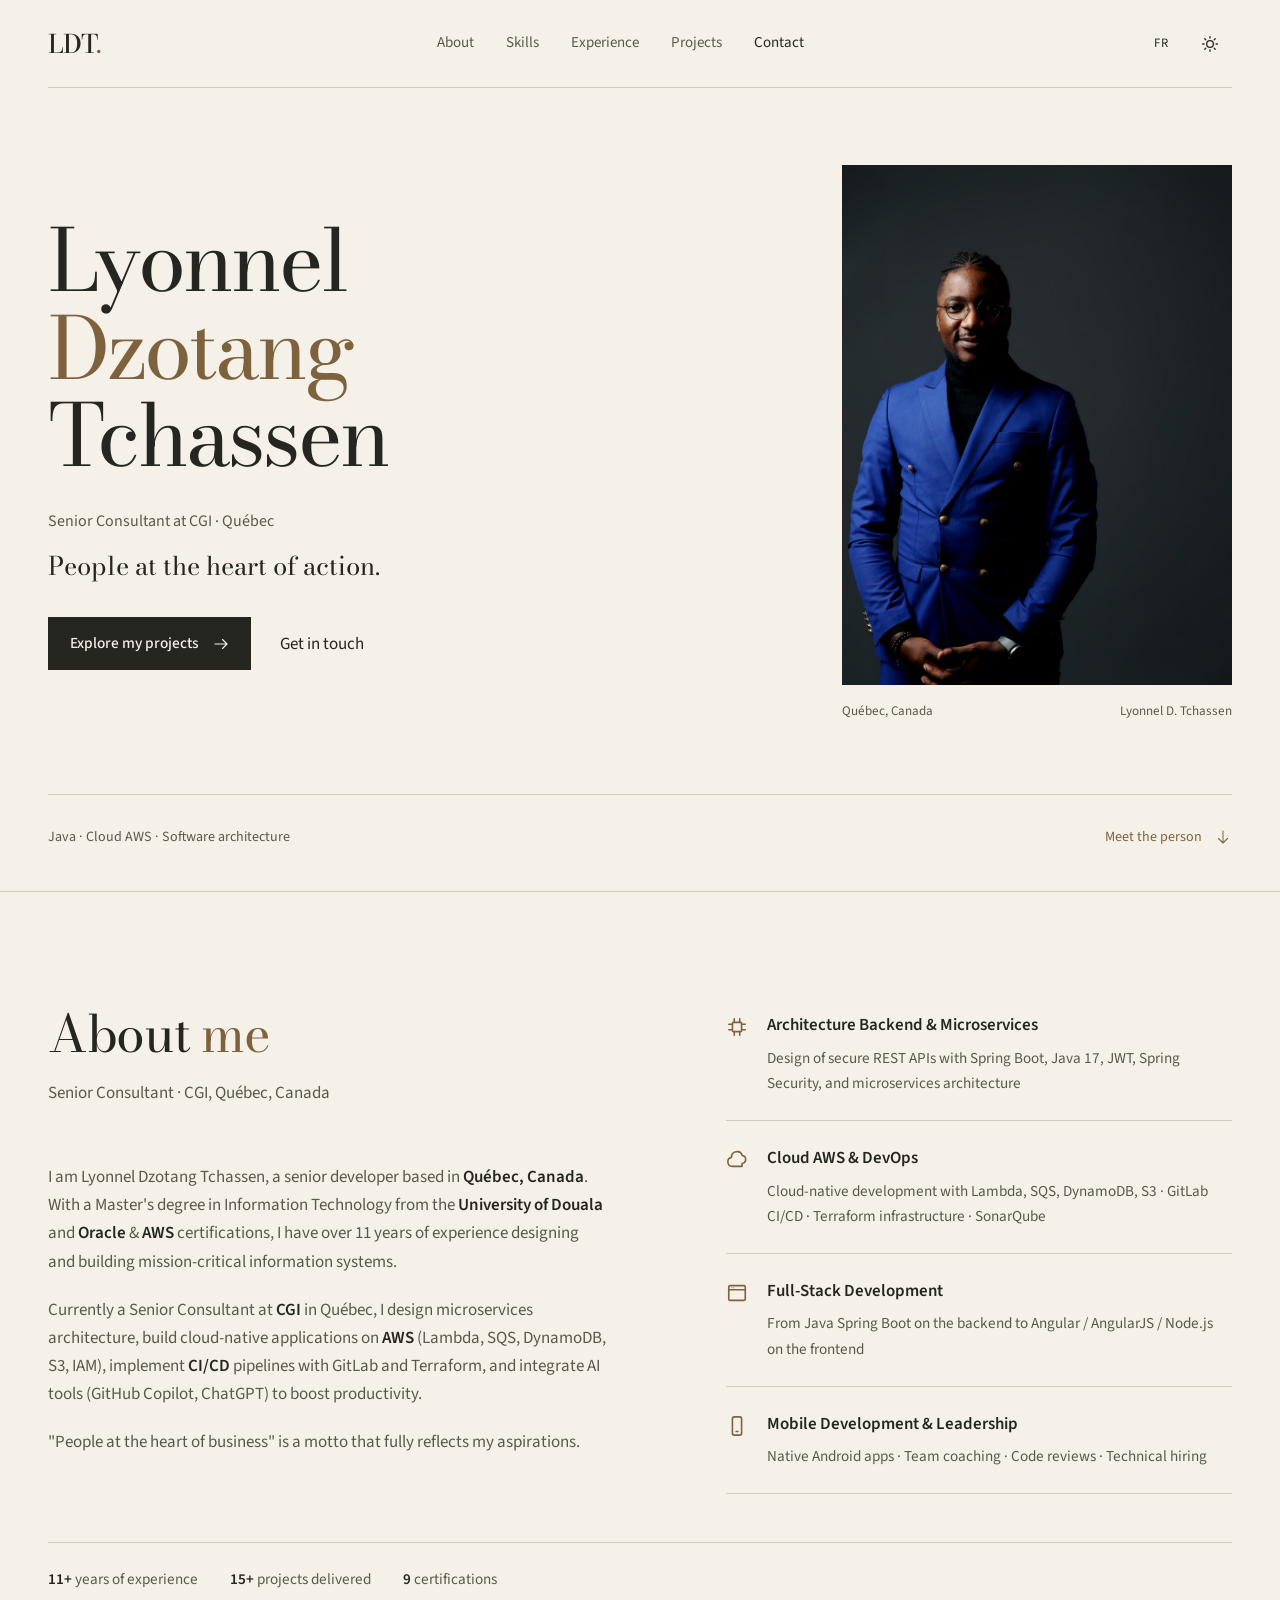
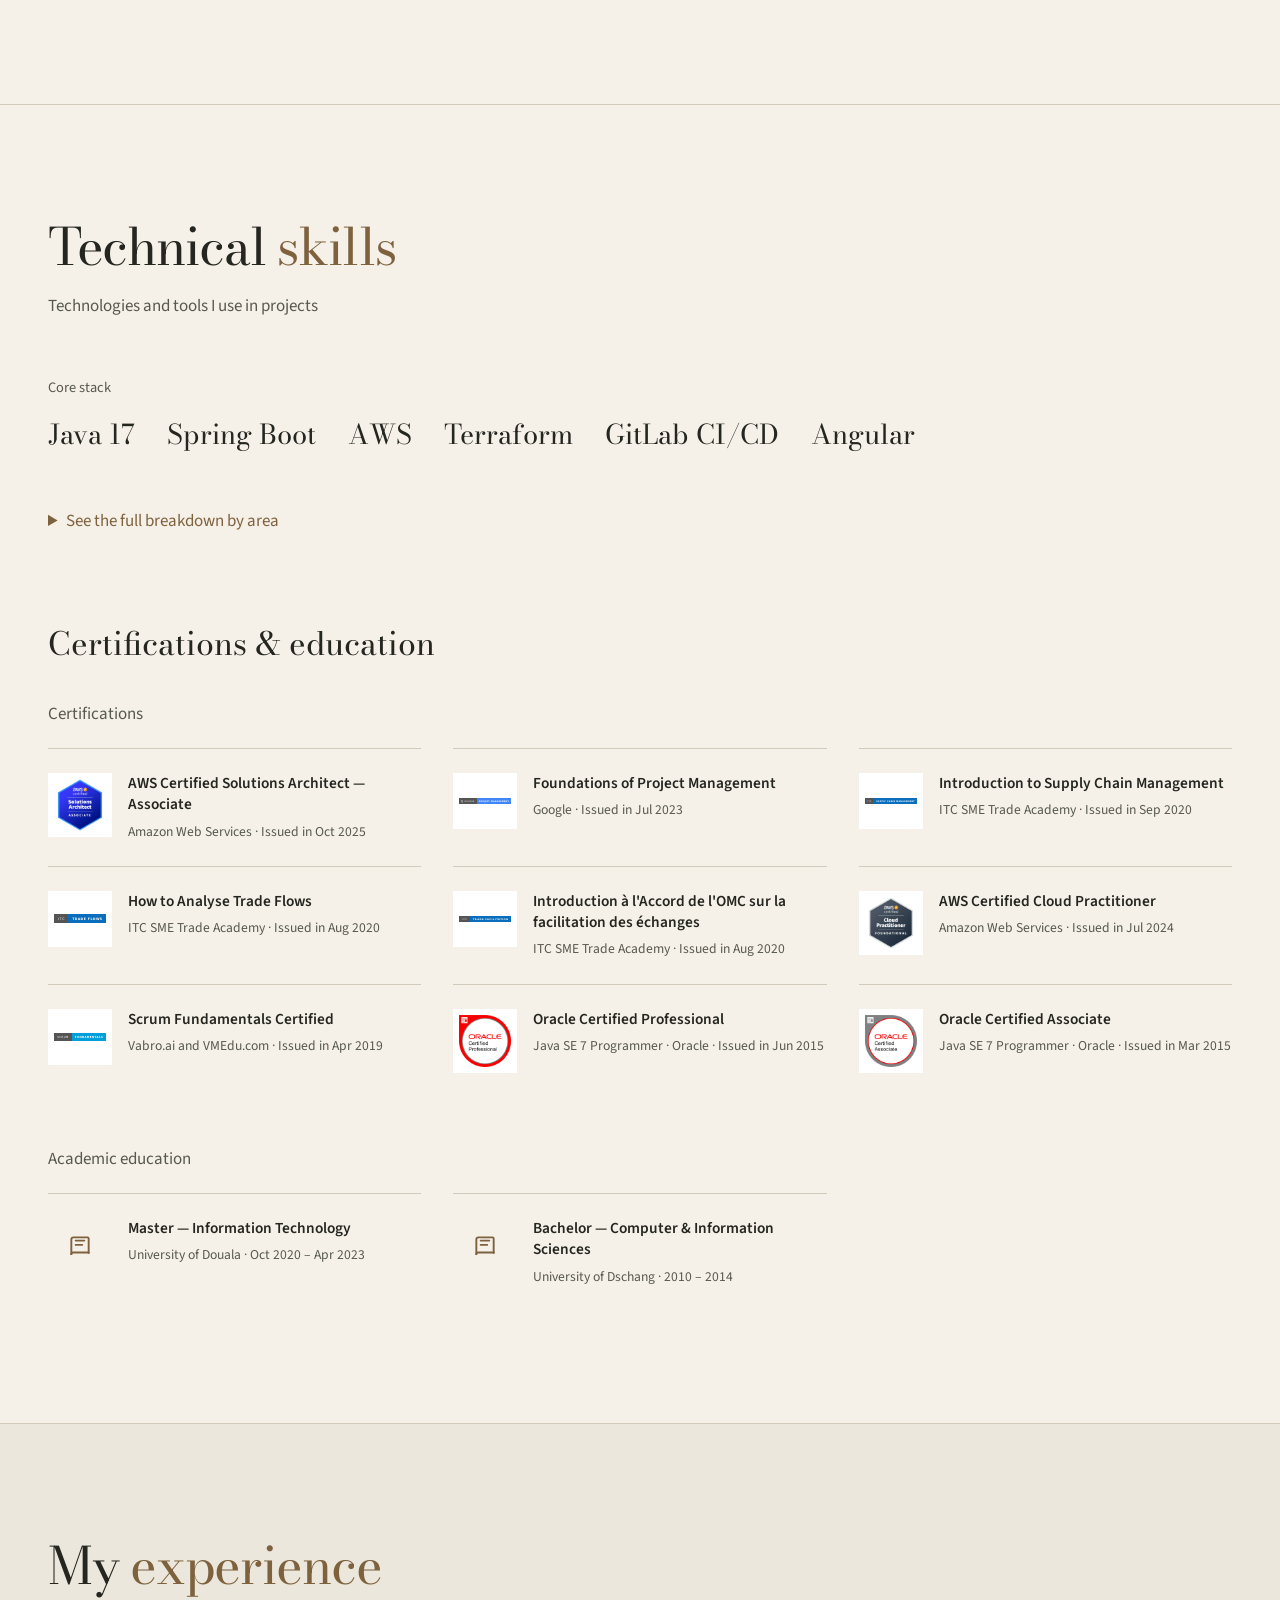
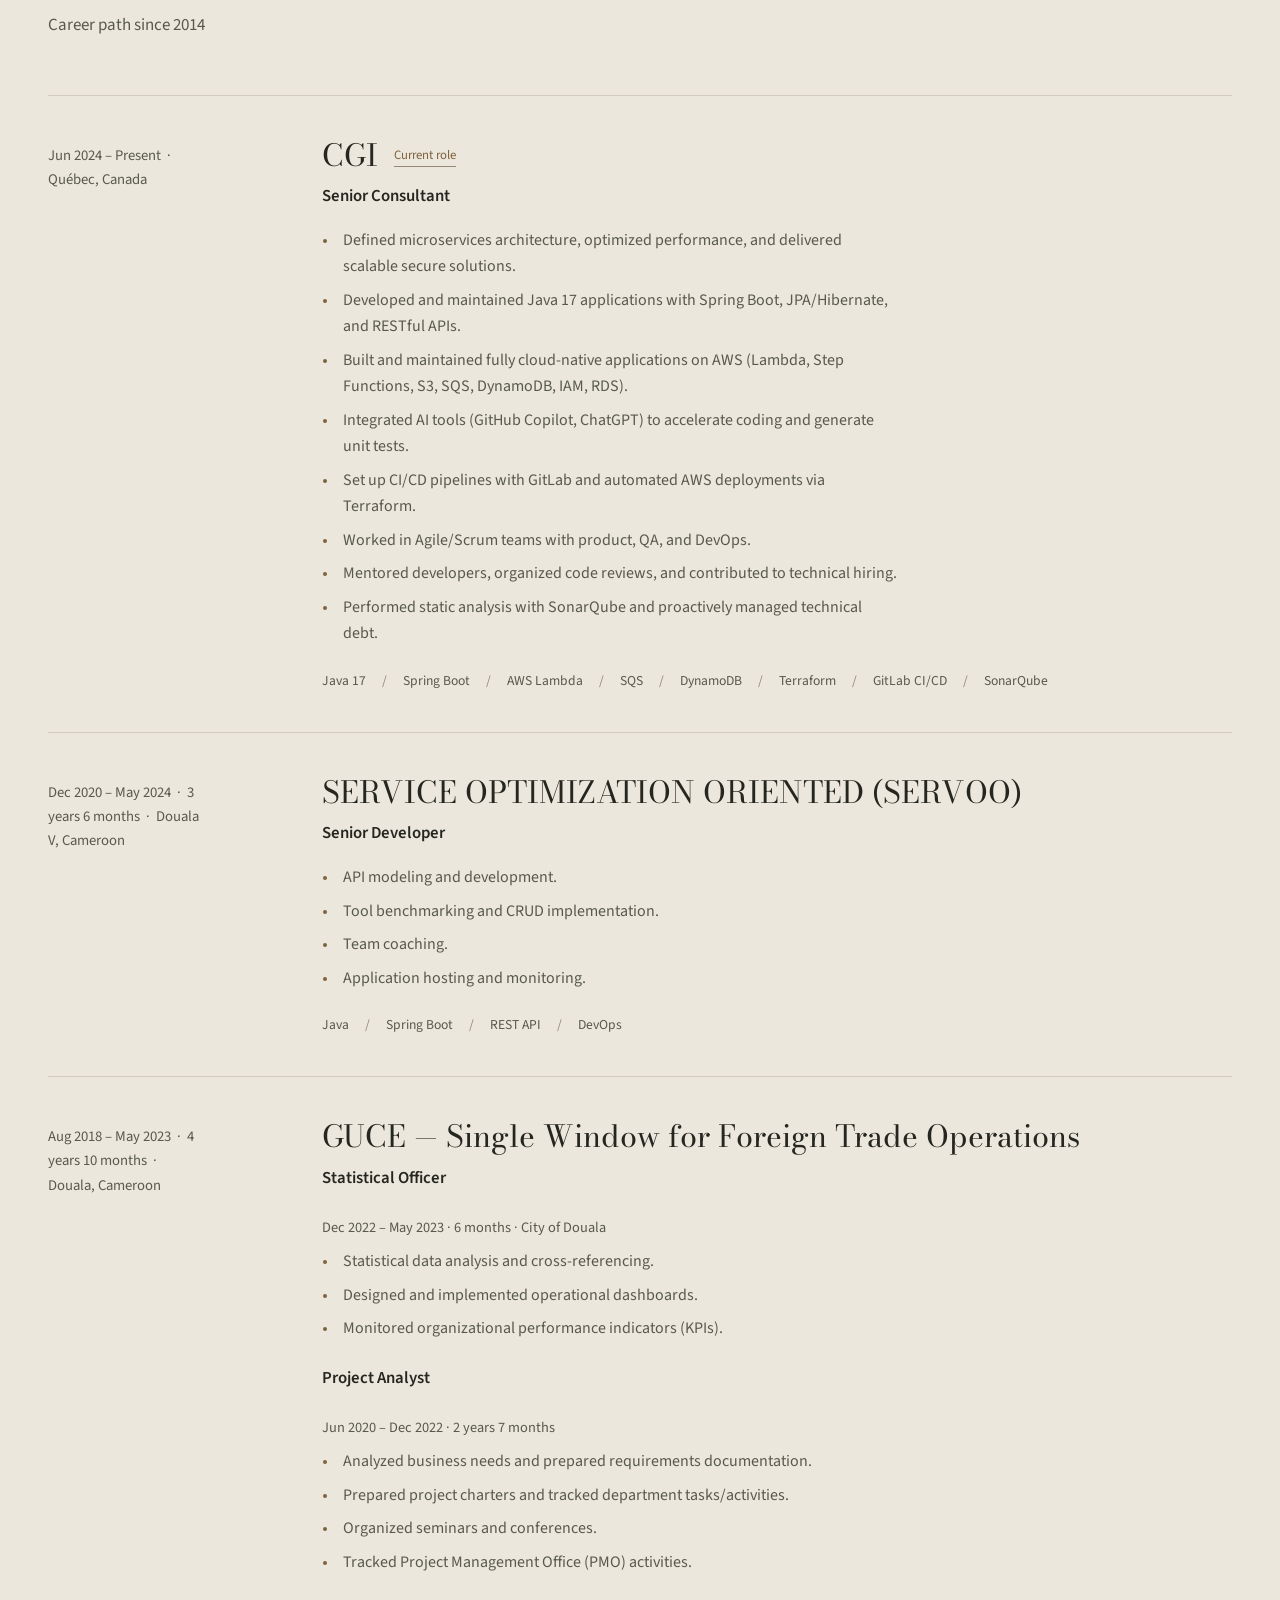
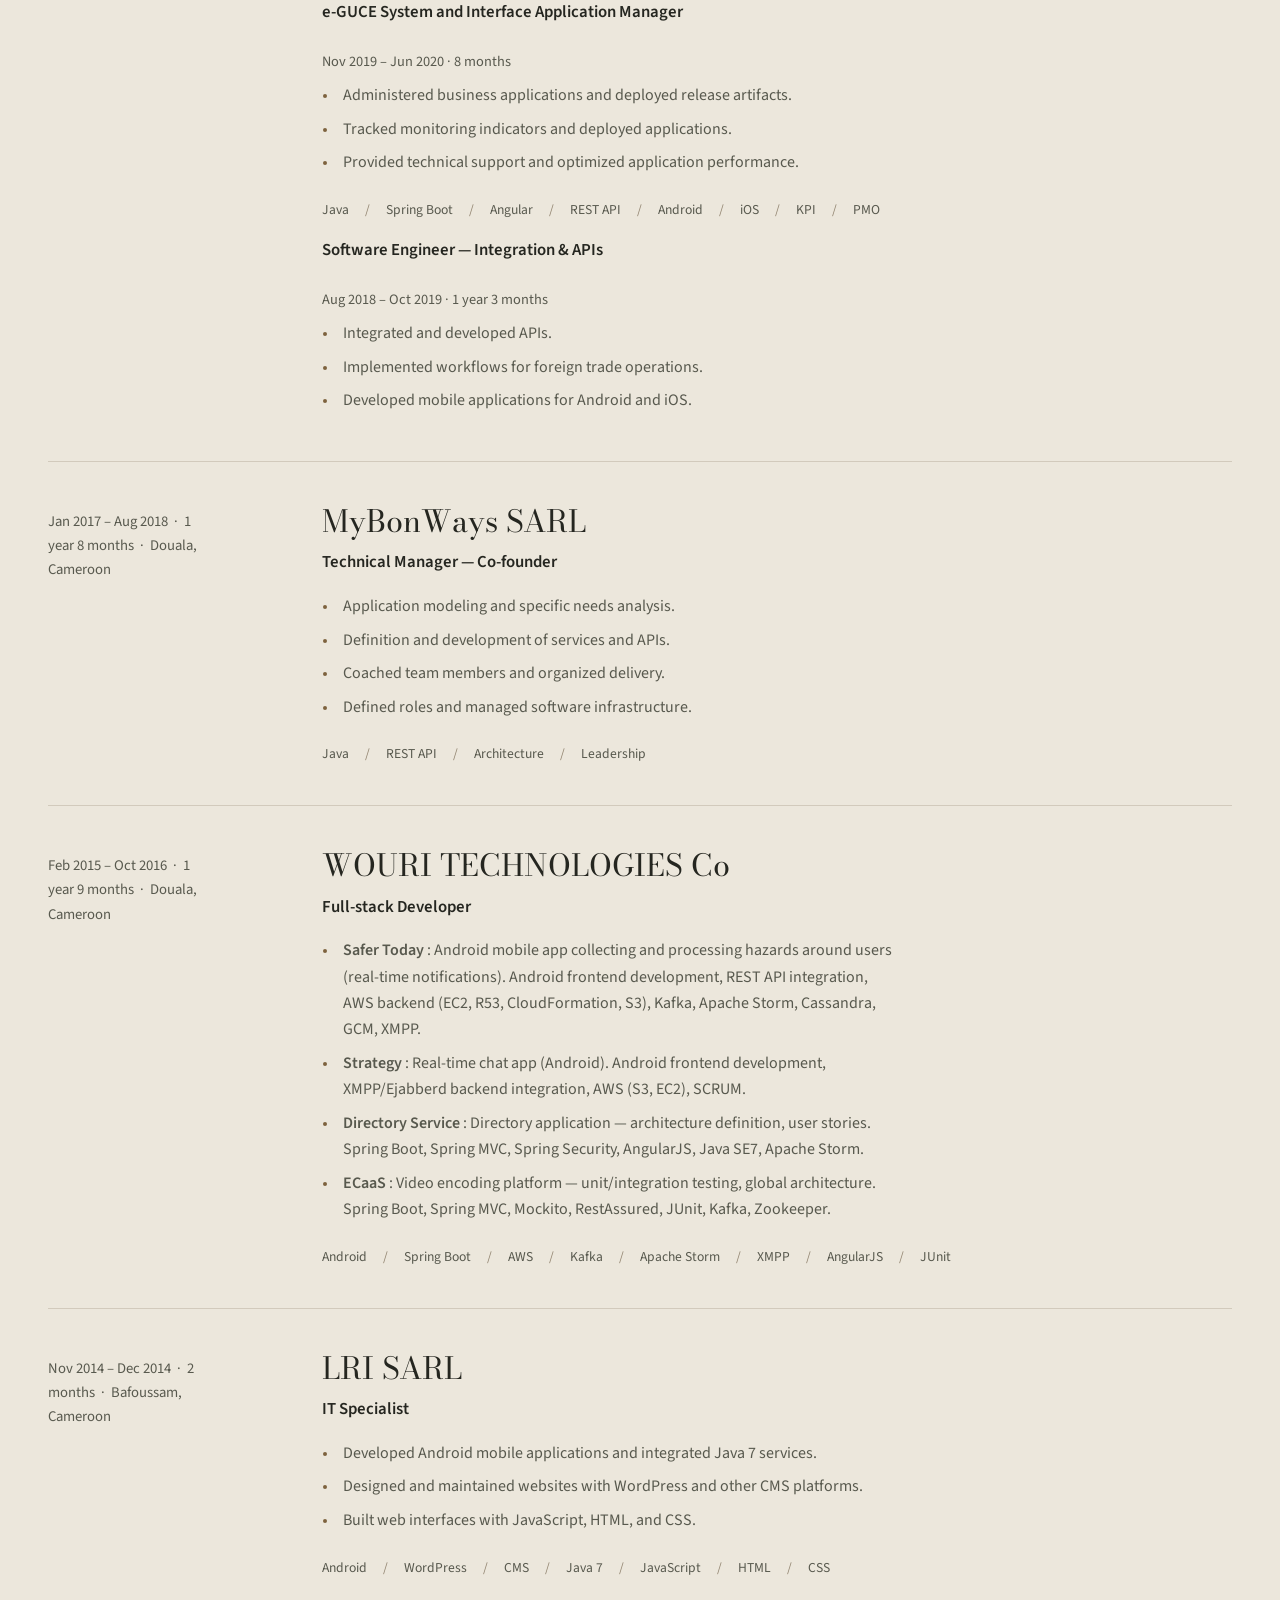
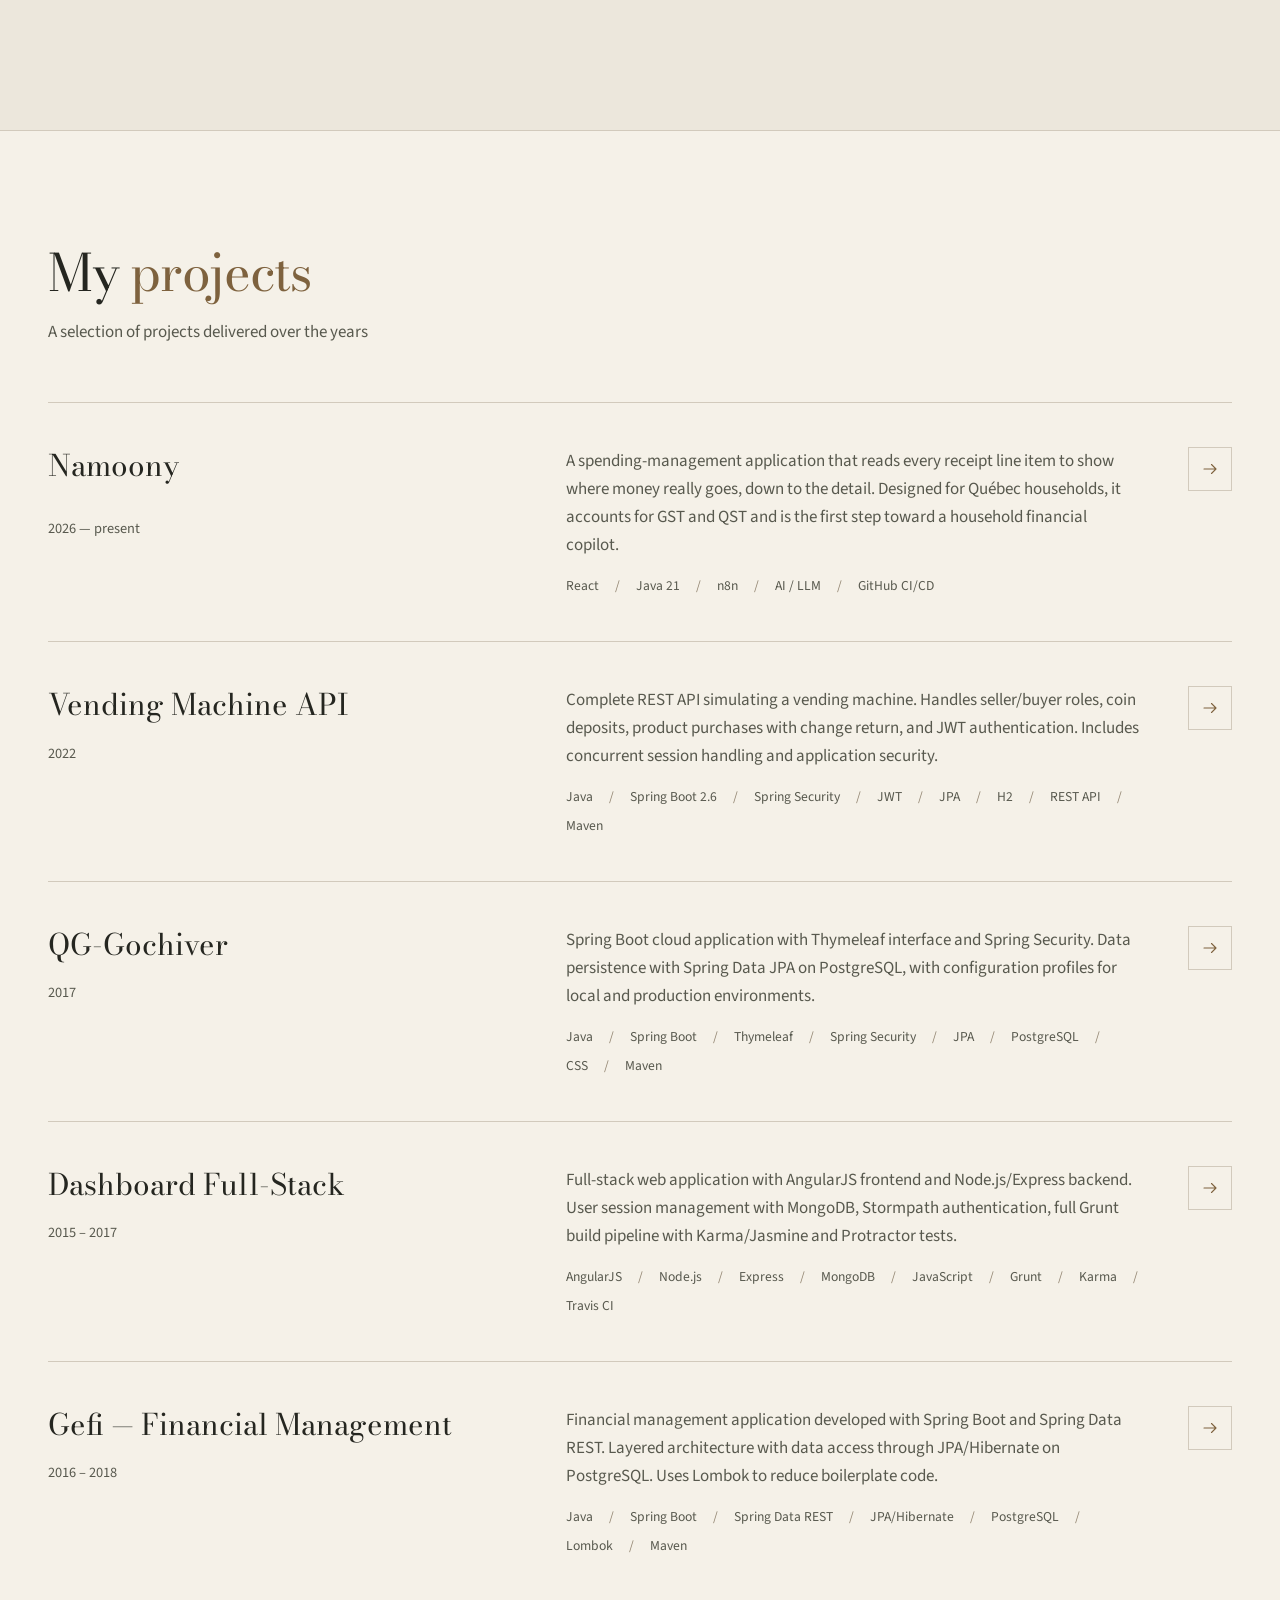
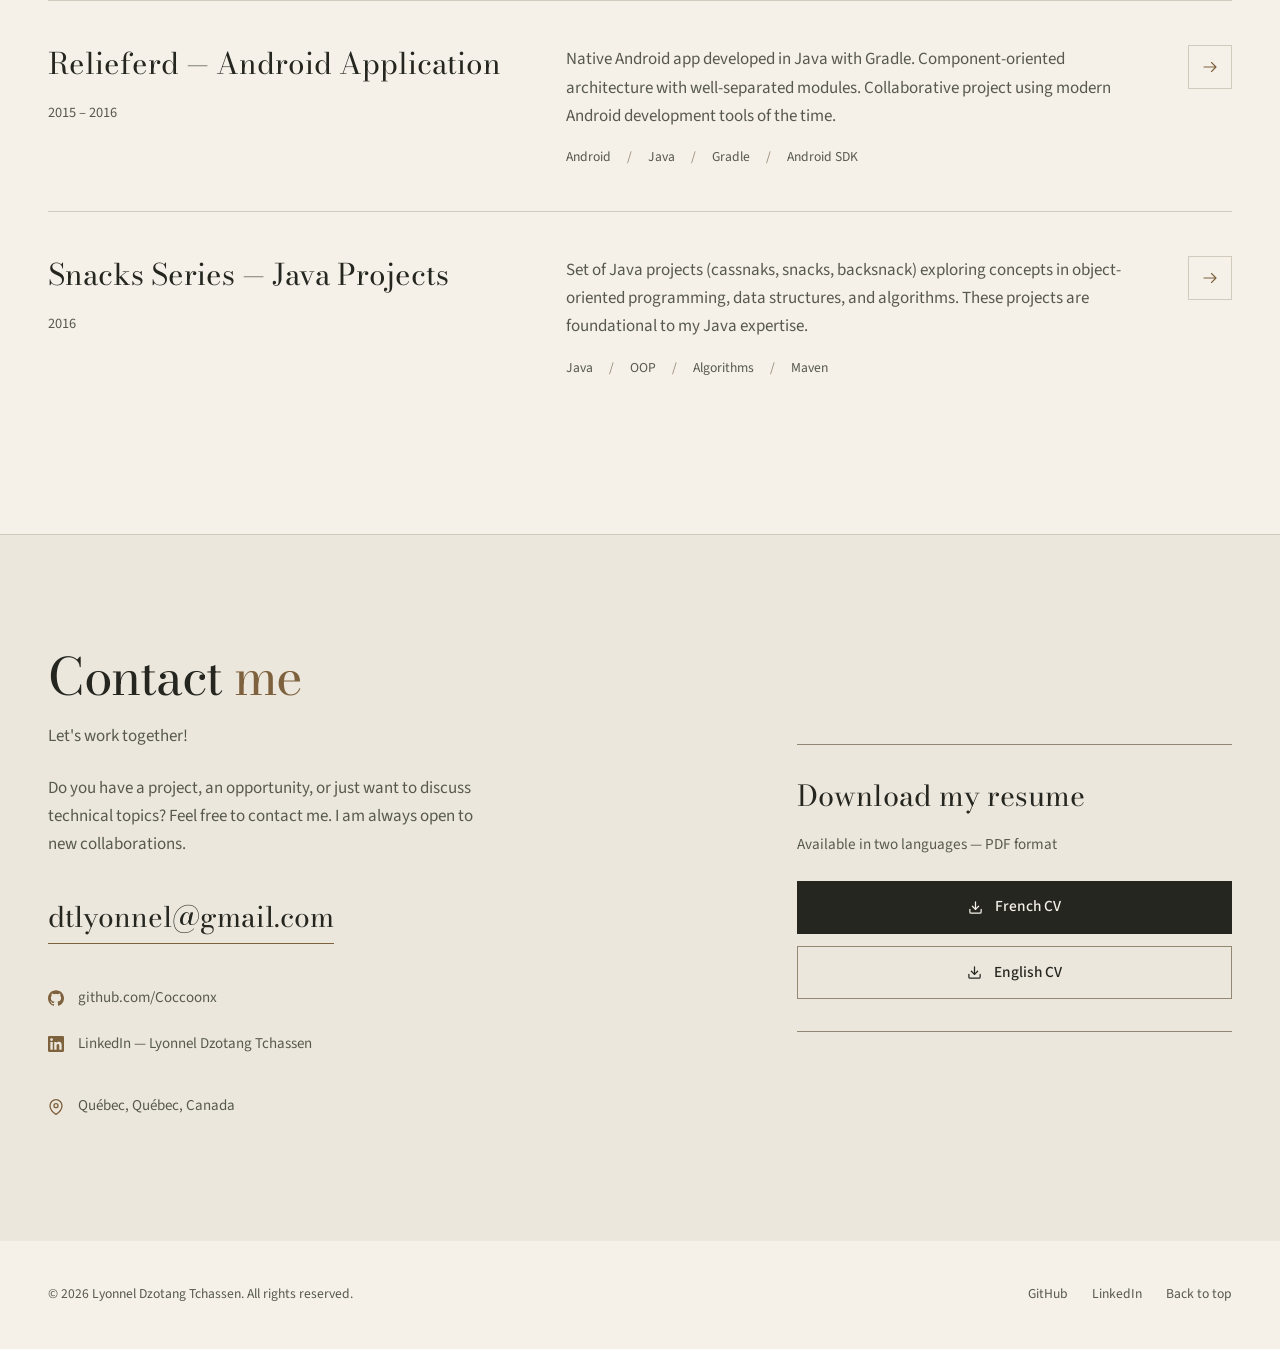
==== commit eda5352e: "feat: improve 1" ====
--- a/en-ca.html
+++ b/en-ca.html
@@ -3,7 +3,7 @@
 <head>
   <meta charset="UTF-8" />
   <meta name="viewport" content="width=device-width, initial-scale=1.0" />
-  <meta name="description" content="Technical portfolio of Lyonnel Dzotang Tchassen — Senior IT Developer in Québec, specializing in Java 17, Spring Boot, AWS Cloud, Microservices, CI/CD and Full-Stack development." />
+  <meta name="description" content="Technical portfolio of Lyonnel Dzotang Tchassen — Senior Consultant in Québec, specializing in Java 17, Spring Boot, AWS Cloud, Microservices, CI/CD and Full-Stack development." />
   <meta name="author" content="Lyonnel Dzotang Tchassen" />
   <title>Lyonnel Dzotang Tchassen — Portfolio (EN-CA)</title>
   <link rel="alternate" hreflang="fr-CA" href="index.html" />
@@ -64,7 +64,7 @@
         <div class="hero-content">
           <h1 class="hero-title"><span>Lyonnel</span><span class="highlight">Dzotang</span><span>Tchassen</span></h1>
           <div class="hero-intro">
-            <p class="hero-subtitle">Senior Java Developer at CGI · Québec</p>
+            <p class="hero-subtitle">Senior Consultant at CGI · Québec</p>
             <p class="hero-description">People at the heart of action.</p>
             <div class="hero-actions">
               <a href="#projects" class="btn btn-primary">Explore my projects <svg class="arrow" viewBox="0 0 24 24" fill="none" stroke="currentColor" stroke-width="1.5" stroke-linecap="round" stroke-linejoin="round" aria-hidden="true"><path d="M4 12h16m-6-6 6 6-6 6"/></svg></a>
@@ -87,7 +87,7 @@
       <div class="about-inner">
         <div class="about-text">
           <h2 class="section-title">About <span>me</span></h2>
-          <p class="section-subtitle">Senior IT Developer · CGI, Québec, Canada</p>
+          <p class="section-subtitle">Senior Consultant · CGI, Québec, Canada</p>
           <p>
             I am Lyonnel Dzotang Tchassen, a senior developer based in <strong>Québec, Canada</strong>.
             With a Master's degree in Information Technology from the <strong>University of Douala</strong> and
@@ -95,15 +95,13 @@
             designing and building mission-critical information systems.
           </p>
           <p>
-            Currently a Senior Java Developer at <strong>CGI</strong> in Québec, I design
+            Currently a Senior Consultant at <strong>CGI</strong> in Québec, I design
             microservices architecture, build cloud-native applications on <strong>AWS</strong> (Lambda,
             SQS, DynamoDB, S3, IAM), implement <strong>CI/CD</strong> pipelines with GitLab and
             Terraform, and integrate AI tools (GitHub Copilot, ChatGPT) to boost productivity.
           </p>
           <p>
             "People at the heart of business" is a motto that fully reflects my aspirations.
-            I also share technology insights on
-            <a href="https://medium.com/@dtlyonnel" target="_blank" rel="noopener">Medium</a>.
           </p>
         </div>
         <div class="about-highlights">
@@ -401,7 +399,7 @@
               <h3 class="timeline-company">CGI</h3>
               <span class="timeline-badge timeline-badge--current">Current role</span>
             </div>
-            <h4 class="timeline-role">Senior Java Developer</h4>
+            <h4 class="timeline-role">Senior Consultant</h4>
             <p class="timeline-period">Jun 2024 – Present &nbsp;·&nbsp; Québec, Canada</p>
             <ul class="timeline-tasks">
               <li>Defined microservices architecture, optimized performance, and delivered scalable secure solutions.</li>
@@ -445,7 +443,7 @@
             <div class="timeline-header">
               <h3 class="timeline-company">GUCE — Single Window for Foreign Trade Operations</h3>
             </div>
-            <p class="timeline-period">Nov 2019 – May 2023 &nbsp;·&nbsp; 4 years 10 months &nbsp;·&nbsp; Douala, Cameroon</p>
+            
 
             <h4 class="timeline-role">Statistical Officer</h4>
             <p class="timeline-sub-period">Dec 2022 – May 2023 · 6 months · City of Douala</p>
@@ -472,27 +470,17 @@
               <li>Provided technical support and optimized application performance.</li>
             </ul>
             <div class="timeline-tech">
-              <span class="tag">Java</span><span class="tag">Spring Boot</span><span class="tag">Angular</span><span class="tag">KPI</span><span class="tag">PMO</span>
-            </div>
-          </div>
-        </div>
-
-        <!-- Software Engineer (before GUCE) -->
-        <div class="timeline-item">
-          <div class="timeline-content">
-            <div class="timeline-header">
-              <h3 class="timeline-company">Software Engineer</h3>
-            </div>
-            <h4 class="timeline-role">Developer — Integration & APIs</h4>
-            <p class="timeline-period">Aug 2018 – Oct 2019 &nbsp;·&nbsp; 1 year 3 months &nbsp;·&nbsp; Douala, Cameroon</p>
-            <ul class="timeline-tasks">
-              <li>API integration and development.</li>
+              <span class="tag">Java</span><span class="tag">Spring Boot</span><span class="tag">Angular</span><span class="tag">REST API</span><span class="tag">Android</span><span class="tag">iOS</span><span class="tag">KPI</span><span class="tag">PMO</span>
+            </div>
+            <p class="timeline-period">Aug 2018 – May 2023 &nbsp;·&nbsp; 4 years 10 months &nbsp;·&nbsp; Douala, Cameroon</p>
+
+            <h4 class="timeline-role" style="margin-top: 1rem;">Software Engineer — Integration &amp; APIs</h4>
+            <p class="timeline-sub-period">Aug 2018 – Oct 2019 · 1 year 3 months</p>
+            <ul class="timeline-tasks">
+              <li>Integrated and developed APIs.</li>
               <li>Implemented workflows for foreign trade operations.</li>
-              <li>Developed mobile applications (Android/iOS).</li>
-            </ul>
-            <div class="timeline-tech">
-              <span class="tag">Java</span><span class="tag">REST API</span><span class="tag">Android</span><span class="tag">iOS</span>
-            </div>
+              <li>Developed mobile applications for Android and iOS.</li>
+            </ul>
           </div>
         </div>
 
@@ -500,9 +488,9 @@
         <div class="timeline-item">
           <div class="timeline-content">
             <div class="timeline-header">
-              <h3 class="timeline-company">MyBonWays</h3>
-            </div>
-            <h4 class="timeline-role">Technical Manager</h4>
+              <h3 class="timeline-company">MyBonWays SARL</h3>
+            </div>
+            <h4 class="timeline-role">Technical Manager — Co-founder</h4>
             <p class="timeline-period">Jan 2017 – Aug 2018 &nbsp;·&nbsp; 1 year 8 months &nbsp;·&nbsp; Douala, Cameroon</p>
             <ul class="timeline-tasks">
               <li>Application modeling and specific needs analysis.</li>
@@ -545,8 +533,13 @@
             <h4 class="timeline-role">IT Specialist</h4>
             <p class="timeline-period">Nov 2014 – Dec 2014 &nbsp;·&nbsp; 2 months &nbsp;·&nbsp; Bafoussam, Cameroon</p>
             <ul class="timeline-tasks">
-              <li>Developed software to optimize communication flows within the company.</li>
-            </ul>
+              <li>Developed Android mobile applications and integrated Java 7 services.</li>
+              <li>Designed and maintained websites with WordPress and other CMS platforms.</li>
+              <li>Built web interfaces with JavaScript, HTML, and CSS.</li>
+            </ul>
+            <div class="timeline-tech">
+              <span class="tag">Android</span><span class="tag">WordPress</span><span class="tag">CMS</span><span class="tag">Java 7</span><span class="tag">JavaScript</span><span class="tag">HTML</span><span class="tag">CSS</span>
+            </div>
           </div>
         </div>
 
@@ -559,6 +552,21 @@
       <h2 class="section-title">My <span>projects</span></h2>
       <p class="section-subtitle">A selection of projects delivered over the years</p>
       <div class="projects-grid">
+
+        <!-- Namoony -->
+        <div class="project-card">
+          <div class="project-header">
+            <div class="project-links">
+              <a href="https://namoony.lyonneldzotang.com/" target="_blank" rel="noopener" class="project-link" title="Visit Namoony" aria-label="Visit Namoony"><svg class="arrow" viewBox="0 0 24 24" fill="none" stroke="currentColor" stroke-width="1.5" stroke-linecap="round" stroke-linejoin="round" aria-hidden="true"><path d="M4 12h16m-6-6 6 6-6 6"/></svg></a>
+            </div>
+          </div>
+          <h3 class="project-title"><a href="https://namoony.lyonneldzotang.com/" target="_blank" rel="noopener">Namoony</a></h3>
+          <p class="project-year">2026 — present</p>
+          <p class="project-description">A spending-management application that reads every receipt line item to show where money really goes, down to the detail. Designed for Québec households, it accounts for GST and QST and is the first step toward a household financial copilot.</p>
+          <div class="project-tech">
+            <span class="tag">React</span><span class="tag">Java 21</span><span class="tag">n8n</span><span class="tag">AI / LLM</span><span class="tag">GitHub CI/CD</span>
+          </div>
+        </div>
 
         <!-- Vending Machine -->
         <div class="project-card">
@@ -743,10 +751,6 @@
             <a href="https://www.linkedin.com/in/lyonnel-dzotang-tchassen-37bb85104/" target="_blank" rel="noopener" class="contact-link-item">
               <svg class="icon" width="15" height="15" viewBox="0 0 24 24" fill="currentColor" aria-hidden="true"><path d="M20.447 20.452h-3.554v-5.569c0-1.328-.027-3.037-1.852-3.037-1.853 0-2.136 1.445-2.136 2.939v5.667H9.351V9h3.414v1.561h.046c.477-.9 1.637-1.85 3.37-1.85 3.601 0 4.267 2.37 4.267 5.455v6.286zM5.337 7.433a2.062 2.062 0 0 1-2.063-2.065 2.064 2.064 0 1 1 2.063 2.065zm1.782 13.019H3.555V9h3.564v11.452zM22.225 0H1.771C.792 0 0 .774 0 1.729v20.542C0 23.227.792 24 1.771 24h20.451C23.2 24 24 23.227 24 22.271V1.729C24 .774 23.2 0 22.222 0h.003z"/></svg>
               <span>LinkedIn — Lyonnel Dzotang Tchassen</span>
-            </a>
-            <a href="https://medium.com/@dtlyonnel" target="_blank" rel="noopener" class="contact-link-item">
-              <svg class="icon" width="15" height="15" viewBox="0 0 24 24" fill="currentColor" aria-hidden="true"><path d="M13.54 12a6.8 6.8 0 0 1-6.77 6.82A6.8 6.8 0 0 1 0 12a6.8 6.8 0 0 1 6.77-6.82A6.8 6.8 0 0 1 13.54 12zM20.96 12c0 3.54-1.51 6.42-3.38 6.42-1.87 0-3.39-2.88-3.39-6.42s1.52-6.42 3.39-6.42 3.38 2.88 3.38 6.42M24 12c0 3.17-.53 5.75-1.19 5.75-.66 0-1.19-2.58-1.19-5.75s.53-5.75 1.19-5.75C23.47 6.25 24 8.83 24 12z"/></svg>
-              <span>Medium — @dtlyonnel</span>
             </a>
             <p class="contact-location">
               <svg class="icon" width="15" height="15" viewBox="0 0 24 24" fill="none" stroke="currentColor" stroke-width="2" stroke-linecap="round" stroke-linejoin="round" aria-hidden="true"><path d="M21 10c0 7-9 13-9 13s-9-6-9-13a9 9 0 0 1 18 0z"/><circle cx="12" cy="10" r="3"/></svg>
@@ -783,7 +787,6 @@
       <div class="footer-links">
         <a href="https://github.com/Coccoonx" target="_blank" rel="noopener">GitHub</a>
         <a href="https://www.linkedin.com/in/lyonnel-dzotang-tchassen-37bb85104/" target="_blank" rel="noopener">LinkedIn</a>
-        <a href="https://medium.com/@dtlyonnel" target="_blank" rel="noopener">Medium</a>
         <a href="#home">Back to top</a>
       </div>
     </div>
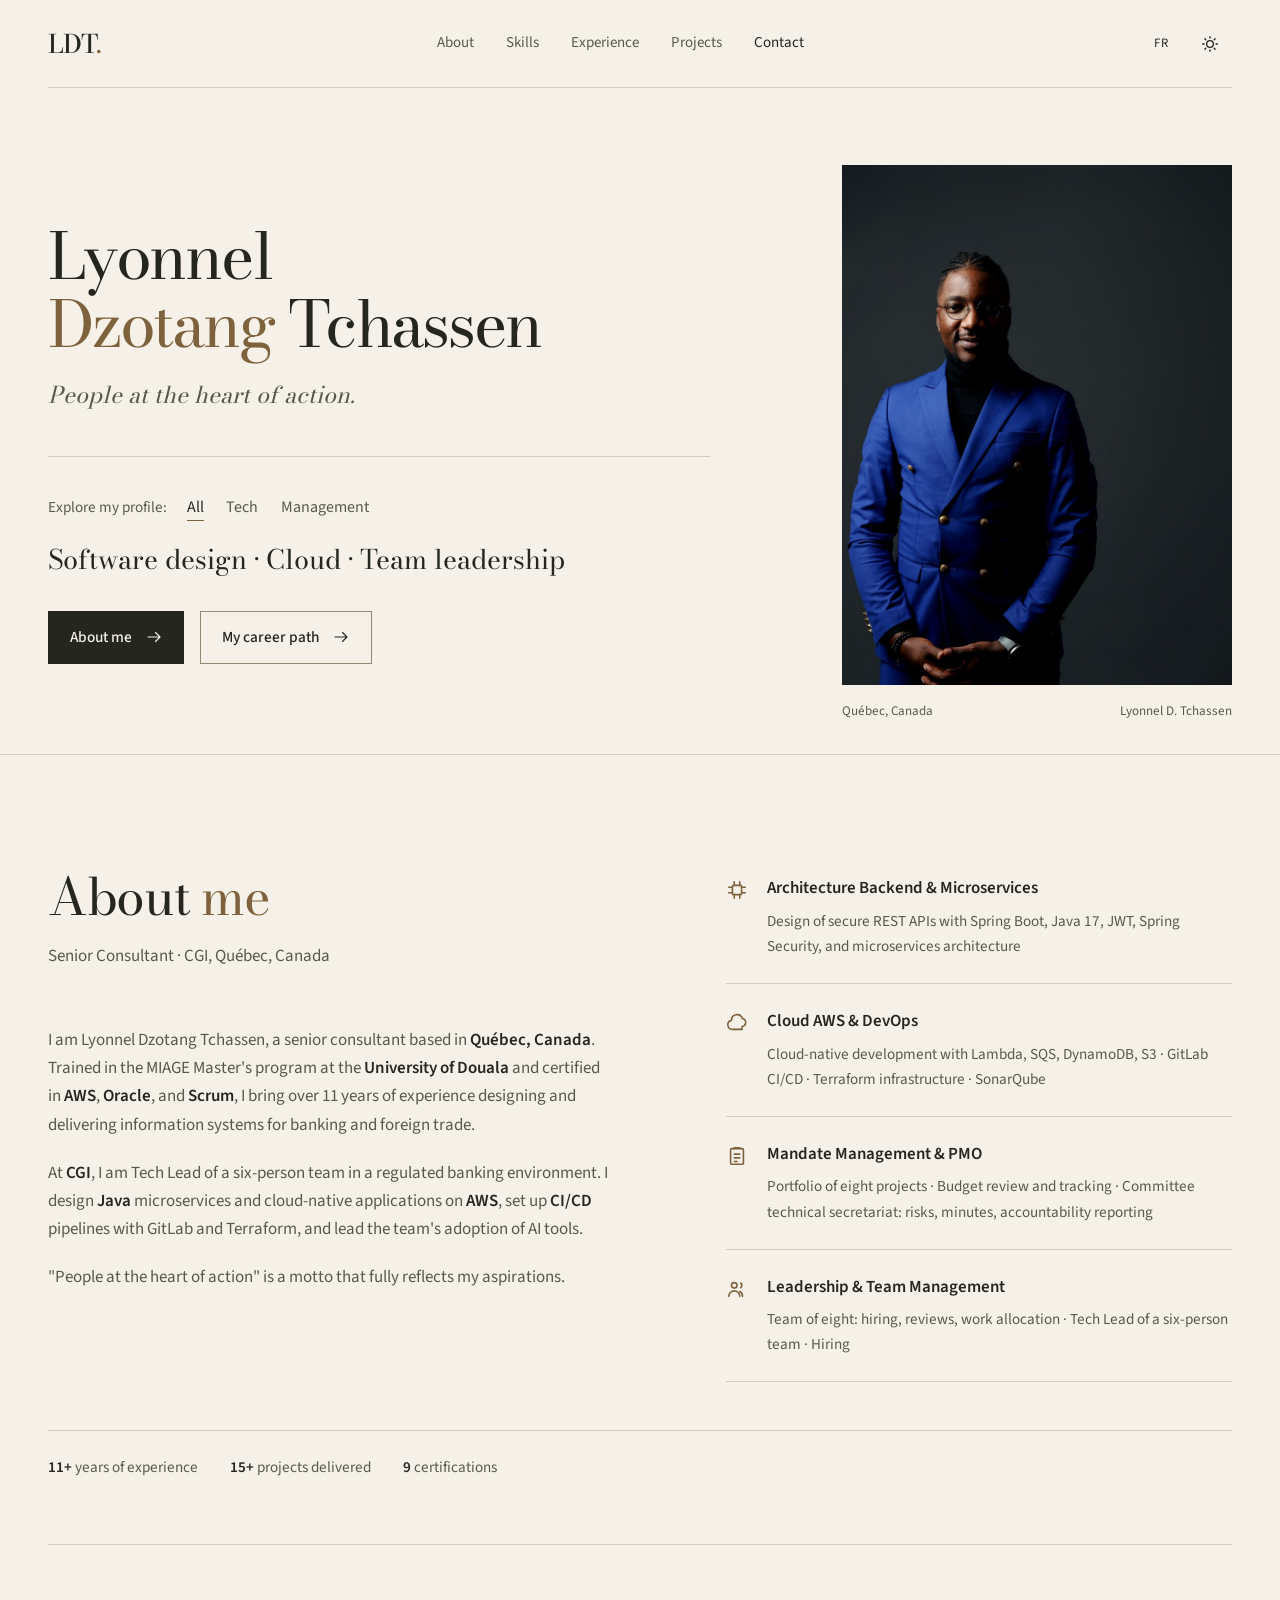
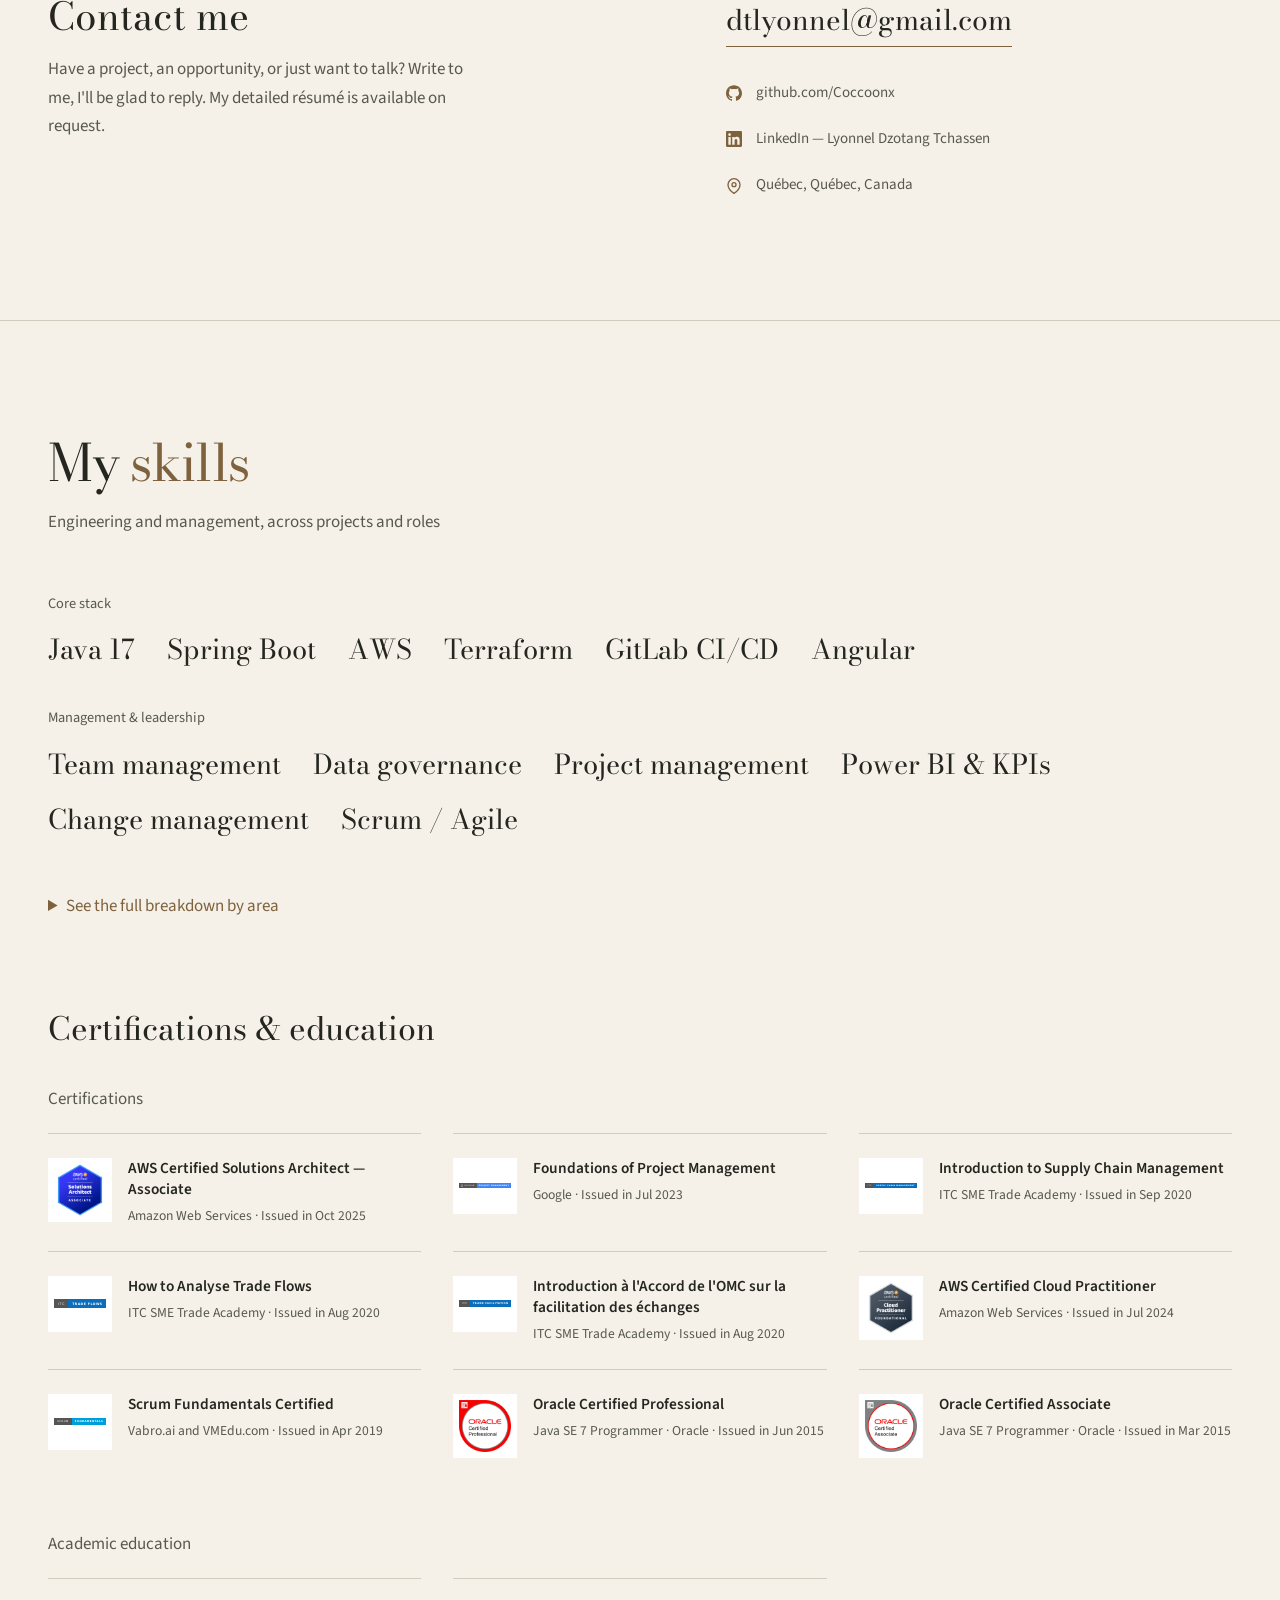
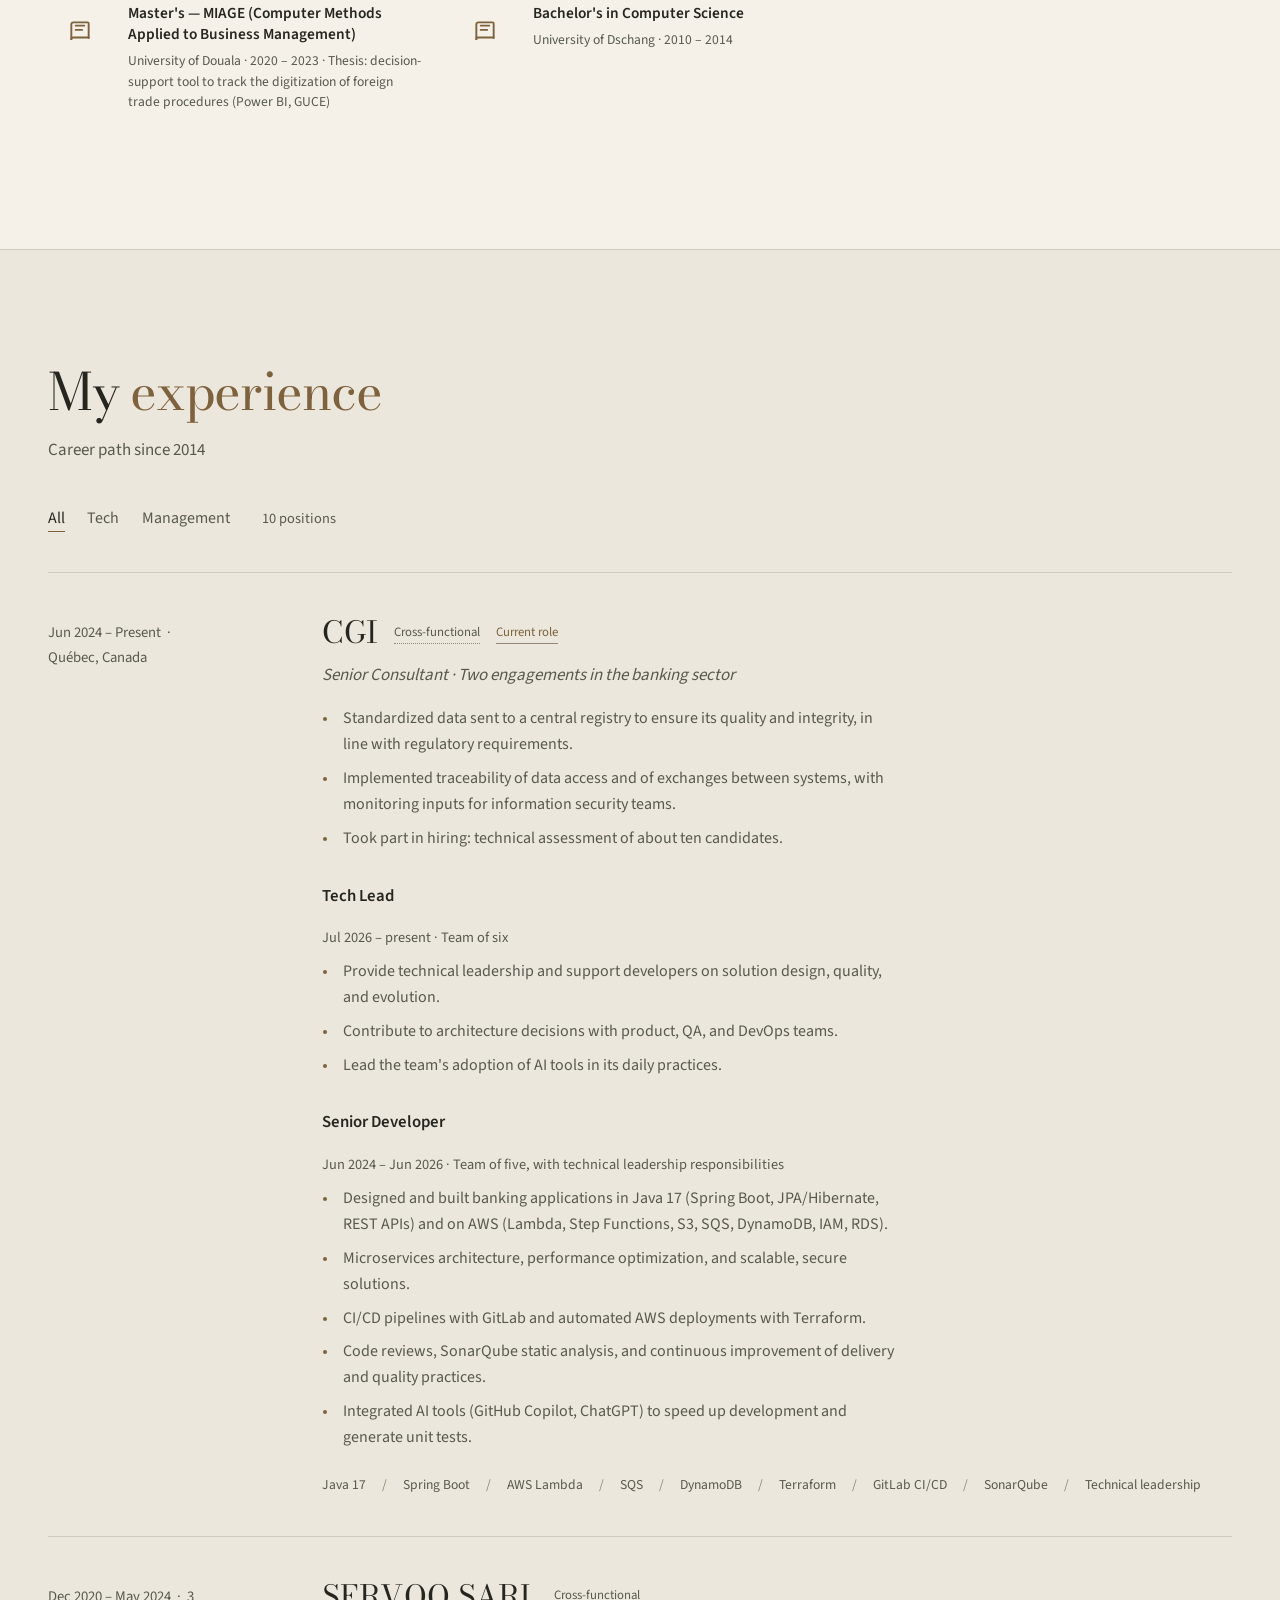
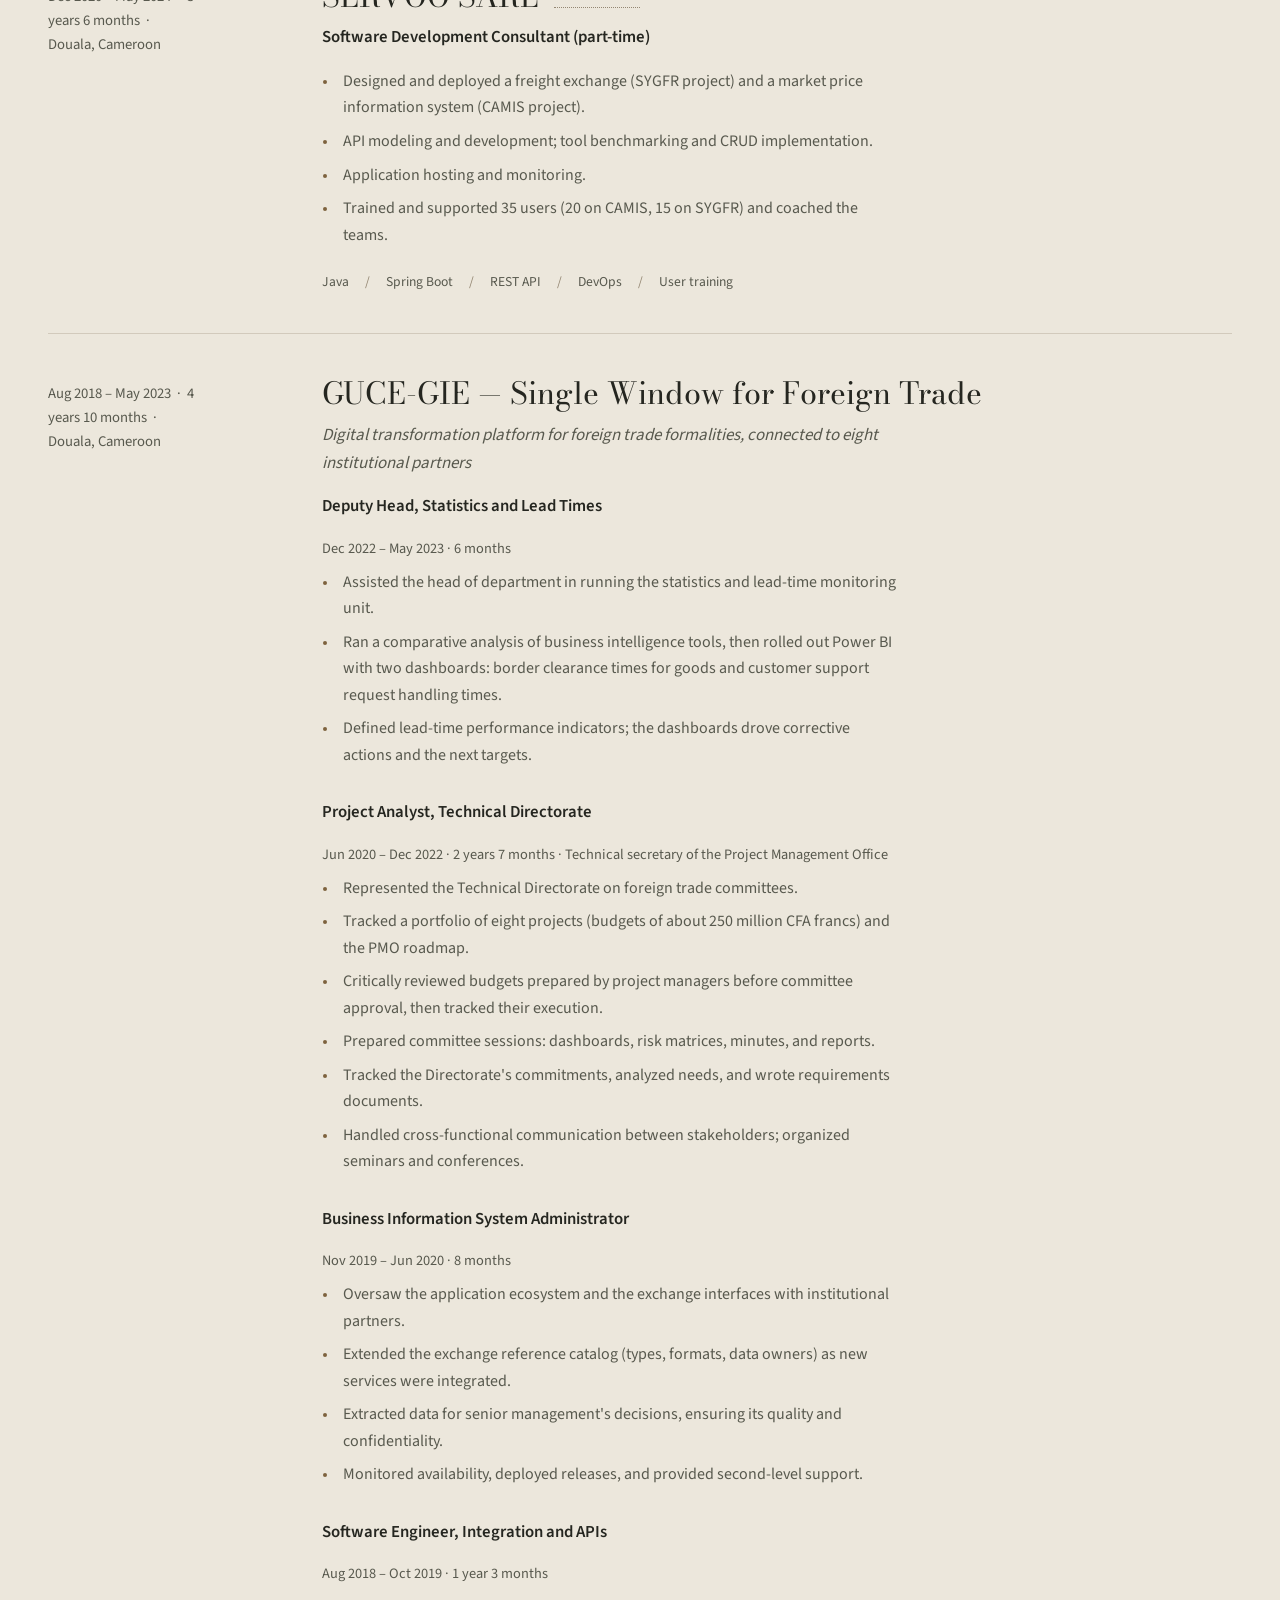
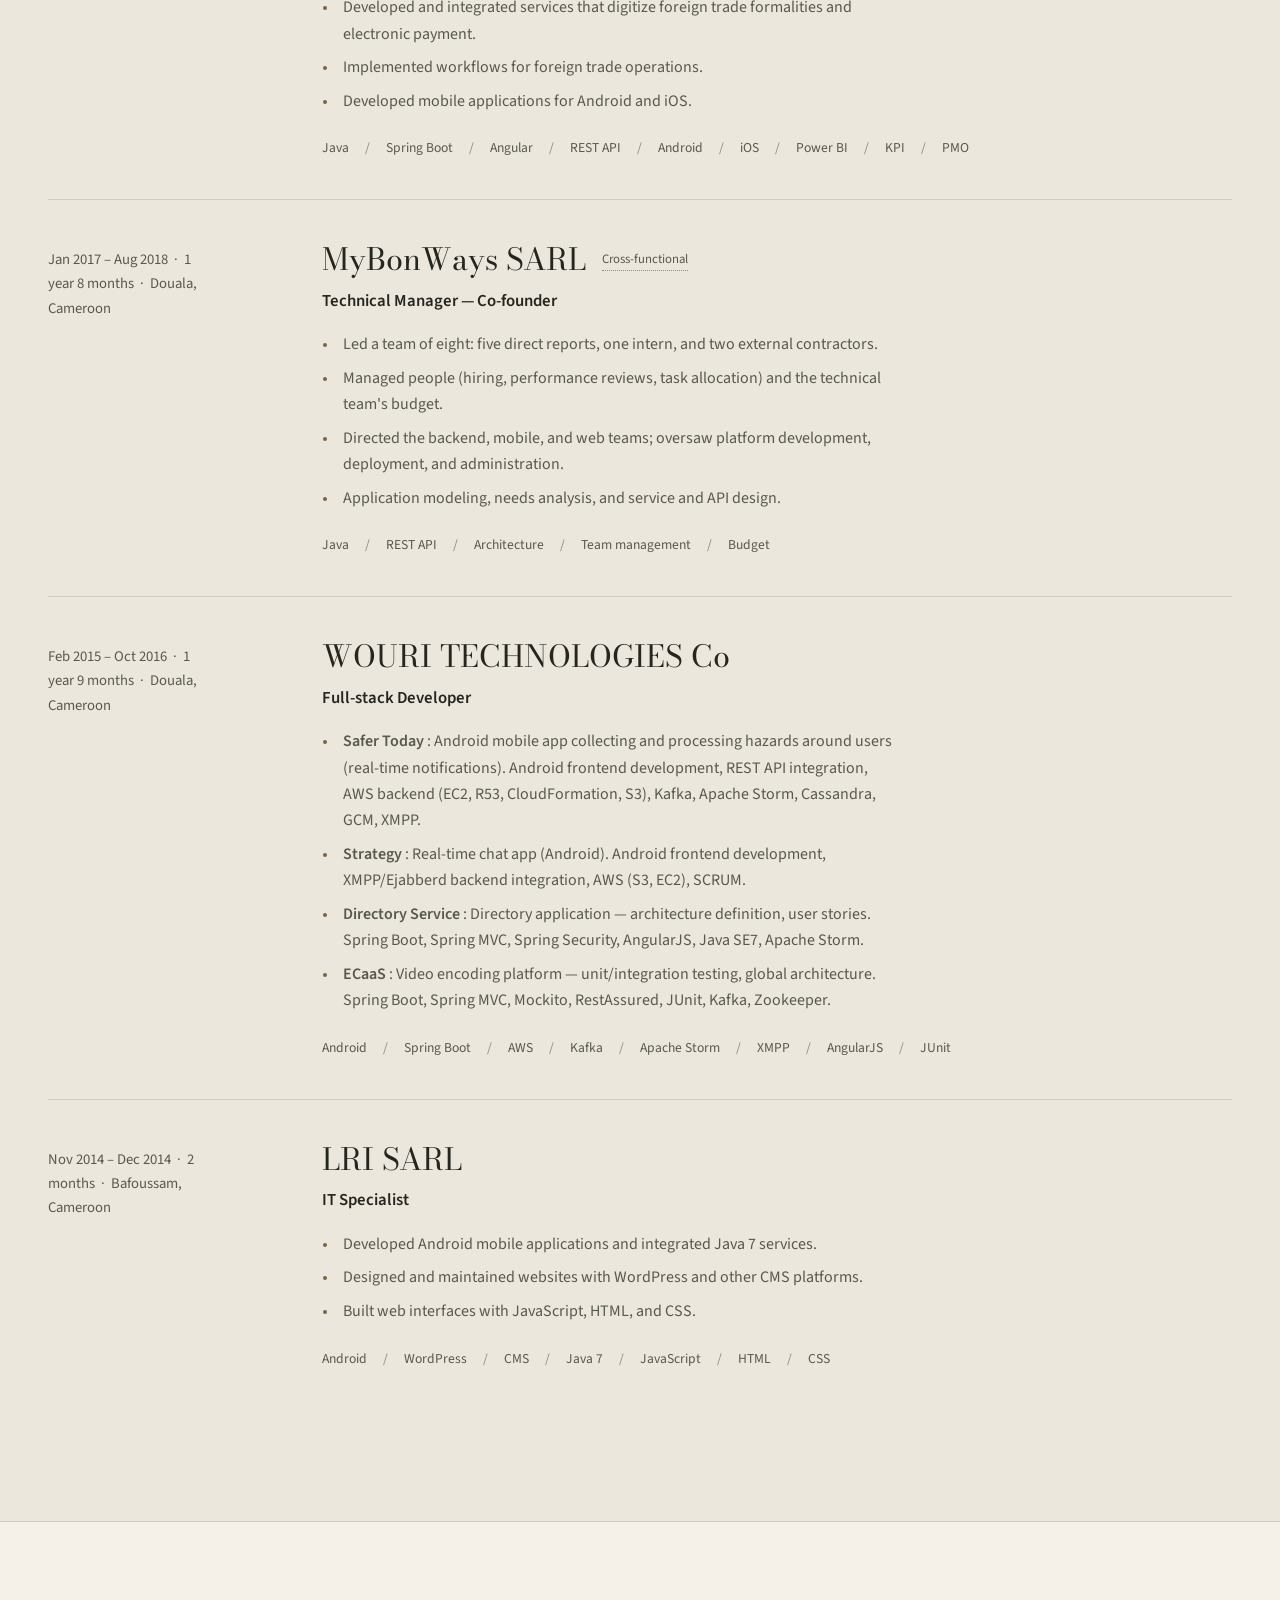
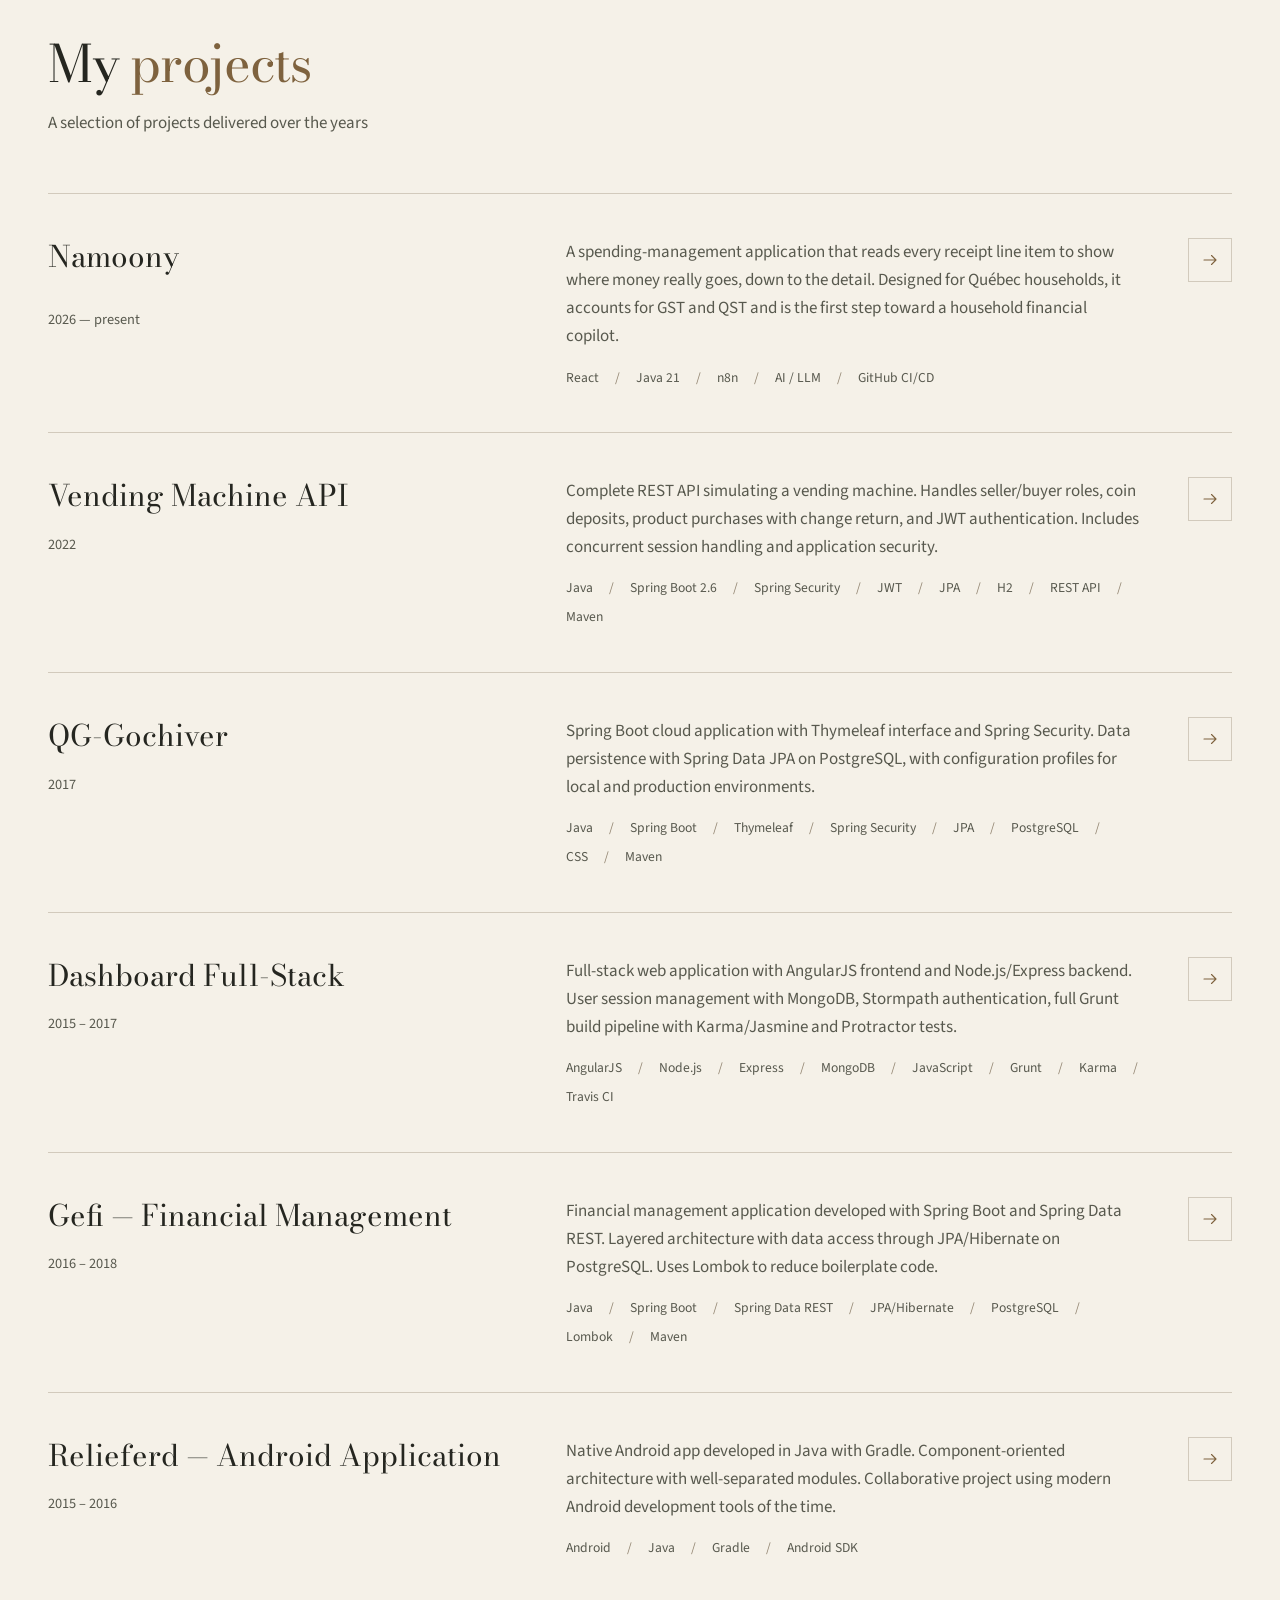
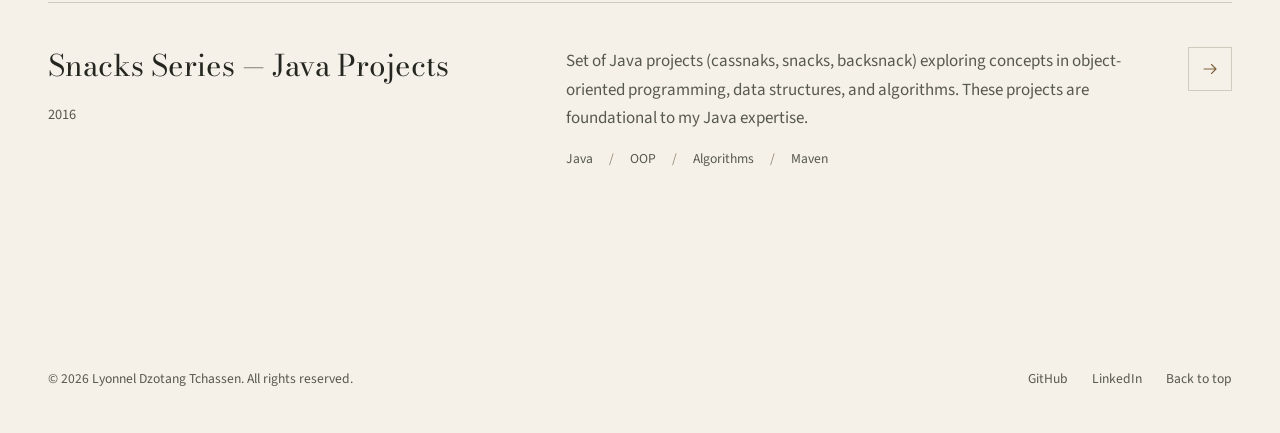
==== commit 854dcb6f: "Add Tech/Management profile switch and adapt content per profile - Profile switch (Tout/All, Tech, M" ====
--- a/en-ca.html
+++ b/en-ca.html
@@ -1,6 +1,16 @@
 <!DOCTYPE html>
 <html lang="en-CA">
 <head>
+  <!-- Google tag (gtag.js) -->
+  <script async src="https://www.googletagmanager.com/gtag/js?id=G-08GNMEWYW9"></script>
+  <script>
+    window.dataLayer = window.dataLayer || [];
+    function gtag(){dataLayer.push(arguments);}
+    gtag('js', new Date());
+
+    gtag('config', 'G-08GNMEWYW9');
+  </script>
+
   <meta charset="UTF-8" />
   <meta name="viewport" content="width=device-width, initial-scale=1.0" />
   <meta name="description" content="Technical portfolio of Lyonnel Dzotang Tchassen — Senior Consultant in Québec, specializing in Java 17, Spring Boot, AWS Cloud, Microservices, CI/CD and Full-Stack development." />
@@ -62,13 +72,19 @@
     <div class="container">
       <div class="hero-inner">
         <div class="hero-content">
-          <h1 class="hero-title"><span>Lyonnel</span><span class="highlight">Dzotang</span><span>Tchassen</span></h1>
+          <h1 class="hero-title"><span>Lyonnel</span><span><span class="highlight">Dzotang</span> Tchassen</span></h1>
+          <p class="hero-description">People at the heart of action.</p>
           <div class="hero-intro">
-            <p class="hero-subtitle">Senior Consultant at CGI · Québec</p>
-            <p class="hero-description">People at the heart of action.</p>
+            <div class="hero-profile">
+              <p class="hero-lead" id="heroProfileLabel">Explore my profile:</p>
+              <div class="profile-switch profile-switch--hero" role="radiogroup" aria-labelledby="heroProfileLabel"><button type="button" role="radio" data-profile-value="all">All</button><button type="button" role="radio" data-profile-value="tech">Tech</button><button type="button" role="radio" data-profile-value="management">Management</button></div>
+            </div>
+            <p class="hero-focus" data-variant="all">Software design · Cloud · Team leadership</p>
+            <p class="hero-focus" data-variant="tech">Software design · Cloud · AI</p>
+            <p class="hero-focus" data-variant="management">Team leadership · Project management · Change management</p>
             <div class="hero-actions">
-              <a href="#projects" class="btn btn-primary">Explore my projects <svg class="arrow" viewBox="0 0 24 24" fill="none" stroke="currentColor" stroke-width="1.5" stroke-linecap="round" stroke-linejoin="round" aria-hidden="true"><path d="M4 12h16m-6-6 6 6-6 6"/></svg></a>
-              <a href="#contact" class="text-link">Get in touch</a>
+              <a href="#about" class="btn btn-primary">About me <svg class="arrow" viewBox="0 0 24 24" fill="none" stroke="currentColor" stroke-width="1.5" stroke-linecap="round" stroke-linejoin="round" aria-hidden="true"><path d="M4 12h16m-6-6 6 6-6 6"/></svg></a>
+              <a href="#experience" class="btn btn-outline">My career path <svg class="arrow" viewBox="0 0 24 24" fill="none" stroke="currentColor" stroke-width="1.5" stroke-linecap="round" stroke-linejoin="round" aria-hidden="true"><path d="M4 12h16m-6-6 6 6-6 6"/></svg></a>
             </div>
           </div>
         </div>
@@ -77,7 +93,6 @@
           <figcaption><span>Québec, Canada</span><span>Lyonnel D. Tchassen</span></figcaption>
         </figure>
       </div>
-      <div class="hero-foot"><span>Java · Cloud AWS · Software architecture</span><a href="#about">Meet the person <svg class="arrow" viewBox="0 0 24 24" fill="none" stroke="currentColor" stroke-width="1.5" stroke-linecap="round" stroke-linejoin="round" aria-hidden="true"><path d="M4 12h16m-6-6 6 6-6 6"/></svg></a></div>
     </div>
   </section>
 
@@ -88,655 +103,103 @@
         <div class="about-text">
           <h2 class="section-title">About <span>me</span></h2>
           <p class="section-subtitle">Senior Consultant · CGI, Québec, Canada</p>
+          <p data-variant="all tech">
+            I am Lyonnel Dzotang Tchassen, a senior consultant based in <strong>Québec, Canada</strong>.
+            Trained in the MIAGE Master's program at the <strong>University of Douala</strong> and certified in
+            <strong>AWS</strong>, <strong>Oracle</strong>, and <strong>Scrum</strong>, I bring over 11 years of experience
+            designing and delivering information systems for banking and foreign trade.
+          </p>
+          <p data-variant="all tech">
+            At <strong>CGI</strong>, I am Tech Lead of a six-person team in a regulated banking environment.
+            I design <strong>Java</strong> microservices and cloud-native applications on <strong>AWS</strong>,
+            set up <strong>CI/CD</strong> pipelines with GitLab and Terraform, and lead the team's adoption
+            of AI tools.
+          </p>
+          <p data-variant="management">
+            An IT professional based in <strong>Québec, Canada</strong>, I have over 11 years of experience,
+            including more than four in management. My career has taken me from development to management:
+            project coordination, team leadership, and change management.
+          </p>
+          <p data-variant="management">
+            At <strong>GUCE</strong>, a digital transformation platform connected to eight institutional partners,
+            I represented the Technical Directorate on committees, served as technical secretary of the Project
+            Management Office (eight projects), and rolled out <strong>Power BI</strong> for decision-making. At
+            <strong>CGI</strong>, I help standardize banking data and make it traceable. I have led teams of up to
+            eight people and helped 35 users adopt new systems.
+          </p>
           <p>
-            I am Lyonnel Dzotang Tchassen, a senior developer based in <strong>Québec, Canada</strong>.
-            With a Master's degree in Information Technology from the <strong>University of Douala</strong> and
-            <strong>Oracle</strong> &amp; <strong>AWS</strong> certifications, I have over 11 years of experience
-            designing and building mission-critical information systems.
-          </p>
-          <p>
-            Currently a Senior Consultant at <strong>CGI</strong> in Québec, I design
-            microservices architecture, build cloud-native applications on <strong>AWS</strong> (Lambda,
-            SQS, DynamoDB, S3, IAM), implement <strong>CI/CD</strong> pipelines with GitLab and
-            Terraform, and integrate AI tools (GitHub Copilot, ChatGPT) to boost productivity.
-          </p>
-          <p>
-            "People at the heart of business" is a motto that fully reflects my aspirations.
+            "People at the heart of action" is a motto that fully reflects my aspirations.
           </p>
         </div>
         <div class="about-highlights">
-          <div class="highlight-item">
+          <div class="highlight-item" data-variant="all tech">
             <svg class="icon" viewBox="0 0 24 24" fill="none" stroke="currentColor" stroke-width="1.75" stroke-linecap="round" stroke-linejoin="round" aria-hidden="true"><rect x="7" y="7" width="10" height="10" rx="1"/><path d="M9 7V3M15 7V3M9 21v-4M15 21v-4M7 9H3M7 15H3M21 9h-4M21 15h-4"/></svg>
             <div>
               <h3>Architecture Backend & Microservices</h3>
               <p>Design of secure REST APIs with Spring Boot, Java 17, JWT, Spring Security, and microservices architecture</p>
             </div>
           </div>
-          <div class="highlight-item">
+          <div class="highlight-item" data-variant="all tech">
             <svg class="icon" viewBox="0 0 24 24" fill="none" stroke="currentColor" stroke-width="1.75" stroke-linecap="round" stroke-linejoin="round" aria-hidden="true"><path d="M17.5 19H7a5 5 0 0 1-1-9.9V9a6 6 0 0 1 11.7-2 4.5 4.5 0 0 1-.2 8.9Z"/></svg>
             <div>
               <h3>Cloud AWS & DevOps</h3>
               <p>Cloud-native development with Lambda, SQS, DynamoDB, S3 · GitLab CI/CD · Terraform infrastructure · SonarQube</p>
             </div>
           </div>
-          <div class="highlight-item">
+          <div class="highlight-item" data-variant="tech">
             <svg class="icon" viewBox="0 0 24 24" fill="none" stroke="currentColor" stroke-width="1.75" stroke-linecap="round" stroke-linejoin="round" aria-hidden="true"><rect x="3" y="4" width="18" height="16" rx="1.5"/><path d="M3 8.5h18"/><circle cx="6.3" cy="6.25" r="0.6" fill="currentColor" stroke="none"/><circle cx="8.6" cy="6.25" r="0.6" fill="currentColor" stroke="none"/></svg>
             <div>
               <h3>Full-Stack Development</h3>
               <p>From Java Spring Boot on the backend to Angular / AngularJS / Node.js on the frontend</p>
             </div>
           </div>
-          <div class="highlight-item">
+          <div class="highlight-item" data-variant="tech">
             <svg class="icon" viewBox="0 0 24 24" fill="none" stroke="currentColor" stroke-width="1.75" stroke-linecap="round" stroke-linejoin="round" aria-hidden="true"><rect x="7" y="2" width="10" height="20" rx="2"/><path d="M11 18h2"/></svg>
             <div>
               <h3>Mobile Development & Leadership</h3>
               <p>Native Android apps · Team coaching · Code reviews · Technical hiring</p>
             </div>
           </div>
+          <div class="highlight-item" data-variant="all management">
+            <svg class="icon" viewBox="0 0 24 24" fill="none" stroke="currentColor" stroke-width="1.75" stroke-linecap="round" stroke-linejoin="round" aria-hidden="true"><rect x="5" y="4" width="14" height="17" rx="1.5"/><path d="M9 4V3h6v1M9 10h6M9 14h6M9 18h3"/></svg>
+            <div>
+              <h3>Mandate Management & PMO</h3>
+              <p>Portfolio of eight projects · Budget review and tracking · Committee technical secretariat: risks, minutes, accountability reporting</p>
+            </div>
+          </div>
+          <div class="highlight-item" data-variant="management">
+            <svg class="icon" viewBox="0 0 24 24" fill="none" stroke="currentColor" stroke-width="1.75" stroke-linecap="round" stroke-linejoin="round" aria-hidden="true"><path d="M4 20h16"/><path d="M7 16v-4M12 16V8M17 16v-7"/></svg>
+            <div>
+              <h3>Data-Driven Steering</h3>
+              <p>Exchange catalog with eight partners · Central registry and traceability in banking · Power BI and lead-time indicators</p>
+            </div>
+          </div>
+          <div class="highlight-item" data-variant="all management">
+            <svg class="icon" viewBox="0 0 24 24" fill="none" stroke="currentColor" stroke-width="1.75" stroke-linecap="round" stroke-linejoin="round" aria-hidden="true"><circle cx="9" cy="8" r="3"/><path d="M3 20a6 6 0 0 1 12 0"/><path d="M16 5.5a3 3 0 0 1 0 5M18 20a6 6 0 0 0-3-5.2"/></svg>
+            <div>
+              <h3>Leadership & Team Management</h3>
+              <p>Team of eight: hiring, reviews, work allocation · Tech Lead of a six-person team · Hiring</p>
+            </div>
+          </div>
+          <div class="highlight-item" data-variant="management">
+            <svg class="icon" viewBox="0 0 24 24" fill="none" stroke="currentColor" stroke-width="1.75" stroke-linecap="round" stroke-linejoin="round" aria-hidden="true"><path d="M20 12a8 8 0 0 1-14 5.3M4 12a8 8 0 0 1 14-5.3"/><path d="M18 3v4h-4M6 21v-4h4"/></svg>
+            <div>
+              <h3>Change Management</h3>
+              <p>35 users trained and supported (CAMIS, SYGFR) · Team adoption of AI tools</p>
+            </div>
+          </div>
         </div>
       </div>
       <ul class="profile-facts"><li><strong>11+</strong> years of experience</li><li><strong>15+</strong> projects delivered</li><li><strong>9</strong> certifications</li></ul>
-    </div>
-  </section>
-
-  <!-- ========== SKILLS ========== -->
-  <section class="section" id="skills">
-    <div class="container">
-      <h2 class="section-title">Technical <span>skills</span></h2>
-      <p class="section-subtitle">Technologies and tools I use in projects</p>
-
-      <div class="skills-core">
-        <p class="skills-core-label">Core stack</p>
-        <span class="core-tag">Java 17</span>
-        <span class="core-tag">Spring Boot</span>
-        <span class="core-tag">AWS</span>
-        <span class="core-tag">Terraform</span>
-        <span class="core-tag">GitLab CI/CD</span>
-        <span class="core-tag">Angular</span>
-      </div>
-
-      <details class="skills-more">
-        <summary>See the full breakdown by area</summary>
-
-        <div class="skills-grid">
-
-          <div class="skill-category">
-            <div class="skill-cat-header">
-              <svg class="icon" viewBox="0 0 24 24" fill="none" stroke="currentColor" stroke-width="1.75" stroke-linecap="round" stroke-linejoin="round" aria-hidden="true"><rect x="7" y="7" width="10" height="10" rx="1"/><path d="M9 7V3M15 7V3M9 21v-4M15 21v-4M7 9H3M7 15H3M21 9h-4M21 15h-4"/></svg>
-              <span class="skill-cat-title">Java & JVM</span>
-            </div>
-            <div class="skill-tags">
-              <span class="tag">Java 8+</span>
-              <span class="tag">Java 17</span>
-              <span class="tag">Spring Boot</span>
-              <span class="tag">Spring MVC</span>
-              <span class="tag">Spring Data JPA</span>
-              <span class="tag">Spring Security</span>
-              <span class="tag">Hibernate</span>
-              <span class="tag">Microservices</span>
-              <span class="tag">Lombok</span>
-              <span class="tag">MapStruct</span>
-            </div>
-          </div>
-
-          <div class="skill-category">
-            <div class="skill-cat-header">
-              <svg class="icon" viewBox="0 0 24 24" fill="none" stroke="currentColor" stroke-width="1.75" stroke-linecap="round" stroke-linejoin="round" aria-hidden="true"><path d="M8 3 4 12l4 9"/><path d="M16 3l4 9-4 9"/></svg>
-              <span class="skill-cat-title">APIs & Services</span>
-            </div>
-            <div class="skill-tags">
-              <span class="tag">REST API</span>
-              <span class="tag">Spring Data REST</span>
-              <span class="tag">JWT</span>
-              <span class="tag">OAuth2</span>
-              <span class="tag">Thymeleaf</span>
-              <span class="tag">REST-Assured</span>
-              <span class="tag">Mockito</span>
-              <span class="tag">JUnit</span>
-              <span class="tag">Postman</span>
-              <span class="tag">XMPP</span>
-              <span class="tag">Socket.io</span>
-            </div>
-          </div>
-
-          <div class="skill-category">
-            <div class="skill-cat-header">
-              <svg class="icon" viewBox="0 0 24 24" fill="none" stroke="currentColor" stroke-width="1.75" stroke-linecap="round" stroke-linejoin="round" aria-hidden="true"><path d="M17.5 19H7a5 5 0 0 1-1-9.9V9a6 6 0 0 1 11.7-2 4.5 4.5 0 0 1-.2 8.9Z"/></svg>
-              <span class="skill-cat-title">Cloud AWS</span>
-            </div>
-            <div class="skill-tags">
-              <span class="tag">AWS Lambda</span>
-              <span class="tag">Amazon SQS</span>
-              <span class="tag">Amazon DynamoDB</span>
-              <span class="tag">Amazon CloudFront</span>
-              <span class="tag">Amazon S3</span>
-              <span class="tag">AWS IAM</span>
-              <span class="tag">AWS RDS</span>
-              <span class="tag">Step Functions</span>
-              <span class="tag">EC2</span>
-              <span class="tag">CloudFormation</span>
-            </div>
-          </div>
-
-          <div class="skill-category">
-            <div class="skill-cat-header">
-              <svg class="icon" viewBox="0 0 24 24" fill="none" stroke="currentColor" stroke-width="1.75" stroke-linecap="round" stroke-linejoin="round" aria-hidden="true"><path d="M17.5 6.5a5 5 0 0 1 0 10"/><path d="M6.5 6.5a5 5 0 0 0 0 10"/><path d="M6.5 6.5h11M6.5 16.5h11"/></svg>
-              <span class="skill-cat-title">DevOps & CI/CD</span>
-            </div>
-            <div class="skill-tags">
-              <span class="tag">GitLab CI/CD</span>
-              <span class="tag">Terraform</span>
-              <span class="tag">SonarQube</span>
-              <span class="tag">Maven</span>
-              <span class="tag">Gradle</span>
-              <span class="tag">Git</span>
-              <span class="tag">GitHub</span>
-              <span class="tag">Travis CI</span>
-              <span class="tag">IntelliJ IDEA</span>
-            </div>
-          </div>
-
-          <div class="skill-category">
-            <div class="skill-cat-header">
-              <svg class="icon" viewBox="0 0 24 24" fill="none" stroke="currentColor" stroke-width="1.75" stroke-linecap="round" stroke-linejoin="round" aria-hidden="true"><ellipse cx="12" cy="5" rx="7" ry="2.5"/><path d="M5 5v14c0 1.4 3.1 2.5 7 2.5s7-1.1 7-2.5V5"/><path d="M5 12c0 1.4 3.1 2.5 7 2.5s7-1.1 7-2.5"/></svg>
-              <span class="skill-cat-title">Databases</span>
-            </div>
-            <div class="skill-tags">
-              <span class="tag">PostgreSQL</span>
-              <span class="tag">H2</span>
-              <span class="tag">MongoDB</span>
-              <span class="tag">JPA / ORM</span>
-              <span class="tag">SQL</span>
-              <span class="tag">Cassandra</span>
-              <span class="tag">Apache Storm</span>
-              <span class="tag">Apache Kafka</span>
-              <span class="tag">Zookeeper</span>
-            </div>
-          </div>
-
-          <div class="skill-category">
-            <div class="skill-cat-header">
-              <svg class="icon" viewBox="0 0 24 24" fill="none" stroke="currentColor" stroke-width="1.75" stroke-linecap="round" stroke-linejoin="round" aria-hidden="true"><rect x="3" y="4" width="18" height="16" rx="1.5"/><path d="M3 8.5h18"/><circle cx="6.3" cy="6.25" r="0.6" fill="currentColor" stroke="none"/><circle cx="8.6" cy="6.25" r="0.6" fill="currentColor" stroke="none"/></svg>
-              <span class="skill-cat-title">Frontend & Web</span>
-            </div>
-            <div class="skill-tags">
-              <span class="tag">JavaScript</span>
-              <span class="tag">Angular</span>
-              <span class="tag">AngularJS</span>
-              <span class="tag">Node.js</span>
-              <span class="tag">Express.js</span>
-              <span class="tag">HTML5</span>
-              <span class="tag">CSS3</span>
-              <span class="tag">Grunt</span>
-            </div>
-          </div>
-
-          <div class="skill-category">
-            <div class="skill-cat-header">
-              <svg class="icon" viewBox="0 0 24 24" fill="none" stroke="currentColor" stroke-width="1.75" stroke-linecap="round" stroke-linejoin="round" aria-hidden="true"><rect x="7" y="2" width="10" height="20" rx="2"/><path d="M11 18h2"/></svg>
-              <span class="skill-cat-title">Mobile & Other</span>
-            </div>
-            <div class="skill-tags">
-              <span class="tag">Android</span>
-              <span class="tag">Java Android SDK</span>
-              <span class="tag">Software architecture</span>
-              <span class="tag">Unit tests</span>
-              <span class="tag">Application security</span>
-              <span class="tag">SCRUM / Agile</span>
-            </div>
-          </div>
-
-        </div>
-      </details>
-
-      <!-- Credentials are issued proof, a different content type from a
-           self-reported skill — kept out of the skill-tag grid above. -->
-      <div class="credentials">
-        <h3 class="credentials-title">Certifications & education</h3>
-        <div class="credentials-columns">
-          <div>
-            <p class="credentials-group-title">Certifications</p>
-            <div class="cert-list">
-              <div class="cert-item">
-                <div class="cert-badge-tile"><img class="cert-badge-img" src="assets/badges/certification-1.png" alt="AWS Solutions Architect Associate badge" loading="lazy" decoding="async" /></div>
-                <div>
-                  <strong>AWS Certified Solutions Architect — Associate</strong>
-                  <small>Amazon Web Services · Issued in Oct 2025</small>
-                </div>
-              </div>
-              <div class="cert-item">
-                <div class="cert-badge-tile"><img class="cert-badge-img" src="assets/badges/certification-2.svg" alt="Google Project Management badge" loading="lazy" decoding="async" /></div>
-                <div>
-                  <strong>Foundations of Project Management</strong>
-                  <small>Google · Issued in Jul 2023</small>
-                </div>
-              </div>
-              <div class="cert-item">
-                <div class="cert-badge-tile"><img class="cert-badge-img" src="assets/badges/certification-3.svg" alt="ITC Supply Chain Management badge" loading="lazy" decoding="async" /></div>
-                <div>
-                  <strong>Introduction to Supply Chain Management</strong>
-                  <small>ITC SME Trade Academy · Issued in Sep 2020</small>
-                </div>
-              </div>
-              <div class="cert-item">
-                <div class="cert-badge-tile"><img class="cert-badge-img" src="assets/badges/certification-4.svg" alt="ITC Trade Flows badge" loading="lazy" decoding="async" /></div>
-                <div>
-                  <strong>How to Analyse Trade Flows</strong>
-                  <small>ITC SME Trade Academy · Issued in Aug 2020</small>
-                </div>
-              </div>
-              <div class="cert-item">
-                <div class="cert-badge-tile"><img class="cert-badge-img" src="assets/badges/certification-5.svg" alt="ITC Trade Facilitation badge" loading="lazy" decoding="async" /></div>
-                <div>
-                  <strong>Introduction à l'Accord de l'OMC sur la facilitation des échanges</strong>
-                  <small>ITC SME Trade Academy · Issued in Aug 2020</small>
-                </div>
-              </div>
-              <div class="cert-item">
-                <div class="cert-badge-tile"><img class="cert-badge-img" src="assets/badges/certification-6.png" alt="AWS Cloud Practitioner badge" loading="lazy" decoding="async" /></div>
-                <div>
-                  <strong>AWS Certified Cloud Practitioner</strong>
-                  <small>Amazon Web Services · Issued in Jul 2024</small>
-                </div>
-              </div>
-              <div class="cert-item">
-                <div class="cert-badge-tile"><img class="cert-badge-img" src="assets/badges/certification-7.svg" alt="Scrum Fundamentals badge" loading="lazy" decoding="async" /></div>
-                <div>
-                  <strong>Scrum Fundamentals Certified</strong>
-                  <small>Vabro.ai and VMEdu.com · Issued in Apr 2019</small>
-                </div>
-              </div>
-              <div class="cert-item">
-                <div class="cert-badge-tile"><img class="cert-badge-img" src="assets/badges/certification-8.png" alt="Oracle OCP badge" loading="lazy" decoding="async" /></div>
-                <div>
-                  <strong>Oracle Certified Professional</strong>
-                  <small>Java SE 7 Programmer · Oracle · Issued in Jun 2015</small>
-                </div>
-              </div>
-              <div class="cert-item">
-                <div class="cert-badge-tile"><img class="cert-badge-img" src="assets/badges/certification-9.png" alt="Oracle OCA badge" loading="lazy" decoding="async" /></div>
-                <div>
-                  <strong>Oracle Certified Associate</strong>
-                  <small>Java SE 7 Programmer · Oracle · Issued in Mar 2015</small>
-                </div>
-              </div>
-            </div>
-          </div>
-          <div>
-            <p class="credentials-group-title">Academic education</p>
-            <div class="cert-list">
-              <div class="cert-item">
-                <div class="cert-badge-tile cert-badge-tile--icon"><svg class="cert-badge-icon" viewBox="0 0 24 24" fill="none" stroke="currentColor" stroke-width="1.75" stroke-linecap="round" stroke-linejoin="round" aria-hidden="true"><path d="M4 19.5V6a2 2 0 0 1 2-2h13a1 1 0 0 1 1 1v13.5"/><path d="M4 19.5A1.5 1.5 0 0 1 5.5 18H20"/><path d="M8 7h8M8 11h6"/></svg></div>
-                <div>
-                  <strong>Master — Information Technology</strong>
-                  <small>University of Douala · Oct 2020 – Apr 2023</small>
-                </div>
-              </div>
-              <div class="cert-item">
-                <div class="cert-badge-tile cert-badge-tile--icon"><svg class="cert-badge-icon" viewBox="0 0 24 24" fill="none" stroke="currentColor" stroke-width="1.75" stroke-linecap="round" stroke-linejoin="round" aria-hidden="true"><path d="M4 19.5V6a2 2 0 0 1 2-2h13a1 1 0 0 1 1 1v13.5"/><path d="M4 19.5A1.5 1.5 0 0 1 5.5 18H20"/><path d="M8 7h8M8 11h6"/></svg></div>
-                <div>
-                  <strong>Bachelor — Computer &amp; Information Sciences</strong>
-                  <small>University of Dschang · 2010 – 2014</small>
-                </div>
-              </div>
-            </div>
-          </div>
-        </div>
-      </div>
-    </div>
-  </section>
-  <!-- ========== EXPERIENCE ========== -->
-  <section class="section experience-section" id="experience">
-    <div class="container">
-      <h2 class="section-title">My <span>experience</span></h2>
-      <p class="section-subtitle">Career path since 2014</p>
-      <div class="timeline">
-
-        <!-- CGI -->
-        <div class="timeline-item">
-          <div class="timeline-content">
-            <div class="timeline-header">
-              <h3 class="timeline-company">CGI</h3>
-              <span class="timeline-badge timeline-badge--current">Current role</span>
-            </div>
-            <h4 class="timeline-role">Senior Consultant</h4>
-            <p class="timeline-period">Jun 2024 – Present &nbsp;·&nbsp; Québec, Canada</p>
-            <ul class="timeline-tasks">
-              <li>Defined microservices architecture, optimized performance, and delivered scalable secure solutions.</li>
-              <li>Developed and maintained Java 17 applications with Spring Boot, JPA/Hibernate, and RESTful APIs.</li>
-              <li>Built and maintained fully cloud-native applications on AWS (Lambda, Step Functions, S3, SQS, DynamoDB, IAM, RDS).</li>
-              <li>Integrated AI tools (GitHub Copilot, ChatGPT) to accelerate coding and generate unit tests.</li>
-              <li>Set up CI/CD pipelines with GitLab and automated AWS deployments via Terraform.</li>
-              <li>Worked in Agile/Scrum teams with product, QA, and DevOps.</li>
-              <li>Mentored developers, organized code reviews, and contributed to technical hiring.</li>
-              <li>Performed static analysis with SonarQube and proactively managed technical debt.</li>
-            </ul>
-            <div class="timeline-tech">
-              <span class="tag">Java 17</span><span class="tag">Spring Boot</span><span class="tag">AWS Lambda</span><span class="tag">SQS</span><span class="tag">DynamoDB</span><span class="tag">Terraform</span><span class="tag">GitLab CI/CD</span><span class="tag">SonarQube</span>
-            </div>
-          </div>
-        </div>
-
-        <!-- SERVOO -->
-        <div class="timeline-item">
-          <div class="timeline-content">
-            <div class="timeline-header">
-              <h3 class="timeline-company">SERVICE OPTIMIZATION ORIENTED (SERVOO)</h3>
-            </div>
-            <h4 class="timeline-role">Senior Developer</h4>
-            <p class="timeline-period">Dec 2020 – May 2024 &nbsp;·&nbsp; 3 years 6 months &nbsp;·&nbsp; Douala V, Cameroon</p>
-            <ul class="timeline-tasks">
-              <li>API modeling and development.</li>
-              <li>Tool benchmarking and CRUD implementation.</li>
-              <li>Team coaching.</li>
-              <li>Application hosting and monitoring.</li>
-            </ul>
-            <div class="timeline-tech">
-              <span class="tag">Java</span><span class="tag">Spring Boot</span><span class="tag">REST API</span><span class="tag">DevOps</span>
-            </div>
-          </div>
-        </div>
-
-        <!-- GUCE -->
-        <div class="timeline-item">
-          <div class="timeline-content">
-            <div class="timeline-header">
-              <h3 class="timeline-company">GUCE — Single Window for Foreign Trade Operations</h3>
-            </div>
-            
-
-            <h4 class="timeline-role">Statistical Officer</h4>
-            <p class="timeline-sub-period">Dec 2022 – May 2023 · 6 months · City of Douala</p>
-            <ul class="timeline-tasks">
-              <li>Statistical data analysis and cross-referencing.</li>
-              <li>Designed and implemented operational dashboards.</li>
-              <li>Monitored organizational performance indicators (KPIs).</li>
-            </ul>
-
-            <h4 class="timeline-role" style="margin-top: 1rem;">Project Analyst</h4>
-            <p class="timeline-sub-period">Jun 2020 – Dec 2022 · 2 years 7 months</p>
-            <ul class="timeline-tasks">
-              <li>Analyzed business needs and prepared requirements documentation.</li>
-              <li>Prepared project charters and tracked department tasks/activities.</li>
-              <li>Organized seminars and conferences.</li>
-              <li>Tracked Project Management Office (PMO) activities.</li>
-            </ul>
-
-            <h4 class="timeline-role" style="margin-top: 1rem;">e-GUCE System and Interface Application Manager</h4>
-            <p class="timeline-sub-period">Nov 2019 – Jun 2020 · 8 months</p>
-            <ul class="timeline-tasks">
-              <li>Administered business applications and deployed release artifacts.</li>
-              <li>Tracked monitoring indicators and deployed applications.</li>
-              <li>Provided technical support and optimized application performance.</li>
-            </ul>
-            <div class="timeline-tech">
-              <span class="tag">Java</span><span class="tag">Spring Boot</span><span class="tag">Angular</span><span class="tag">REST API</span><span class="tag">Android</span><span class="tag">iOS</span><span class="tag">KPI</span><span class="tag">PMO</span>
-            </div>
-            <p class="timeline-period">Aug 2018 – May 2023 &nbsp;·&nbsp; 4 years 10 months &nbsp;·&nbsp; Douala, Cameroon</p>
-
-            <h4 class="timeline-role" style="margin-top: 1rem;">Software Engineer — Integration &amp; APIs</h4>
-            <p class="timeline-sub-period">Aug 2018 – Oct 2019 · 1 year 3 months</p>
-            <ul class="timeline-tasks">
-              <li>Integrated and developed APIs.</li>
-              <li>Implemented workflows for foreign trade operations.</li>
-              <li>Developed mobile applications for Android and iOS.</li>
-            </ul>
-          </div>
-        </div>
-
-        <!-- MyBonWays -->
-        <div class="timeline-item">
-          <div class="timeline-content">
-            <div class="timeline-header">
-              <h3 class="timeline-company">MyBonWays SARL</h3>
-            </div>
-            <h4 class="timeline-role">Technical Manager — Co-founder</h4>
-            <p class="timeline-period">Jan 2017 – Aug 2018 &nbsp;·&nbsp; 1 year 8 months &nbsp;·&nbsp; Douala, Cameroon</p>
-            <ul class="timeline-tasks">
-              <li>Application modeling and specific needs analysis.</li>
-              <li>Definition and development of services and APIs.</li>
-              <li>Coached team members and organized delivery.</li>
-              <li>Defined roles and managed software infrastructure.</li>
-            </ul>
-            <div class="timeline-tech">
-              <span class="tag">Java</span><span class="tag">REST API</span><span class="tag">Architecture</span><span class="tag">Leadership</span>
-            </div>
-          </div>
-        </div>
-
-        <!-- WOURI TECHNOLOGIES -->
-        <div class="timeline-item">
-          <div class="timeline-content">
-            <div class="timeline-header">
-              <h3 class="timeline-company">WOURI TECHNOLOGIES Co</h3>
-            </div>
-            <h4 class="timeline-role">Full-stack Developer</h4>
-            <p class="timeline-period">Feb 2015 – Oct 2016 &nbsp;·&nbsp; 1 year 9 months &nbsp;·&nbsp; Douala, Cameroon</p>
-            <ul class="timeline-tasks">
-              <li><strong>Safer Today</strong> : Android mobile app collecting and processing hazards around users (real-time notifications). Android frontend development, REST API integration, AWS backend (EC2, R53, CloudFormation, S3), Kafka, Apache Storm, Cassandra, GCM, XMPP.</li>
-              <li><strong>Strategy</strong> : Real-time chat app (Android). Android frontend development, XMPP/Ejabberd backend integration, AWS (S3, EC2), SCRUM.</li>
-              <li><strong>Directory Service</strong> : Directory application — architecture definition, user stories. Spring Boot, Spring MVC, Spring Security, AngularJS, Java SE7, Apache Storm.</li>
-              <li><strong>ECaaS</strong> : Video encoding platform — unit/integration testing, global architecture. Spring Boot, Spring MVC, Mockito, RestAssured, JUnit, Kafka, Zookeeper.</li>
-            </ul>
-            <div class="timeline-tech">
-              <span class="tag">Android</span><span class="tag">Spring Boot</span><span class="tag">AWS</span><span class="tag">Kafka</span><span class="tag">Apache Storm</span><span class="tag">XMPP</span><span class="tag">AngularJS</span><span class="tag">JUnit</span>
-            </div>
-          </div>
-        </div>
-
-        <!-- LRI SARL -->
-        <div class="timeline-item">
-          <div class="timeline-content">
-            <div class="timeline-header">
-              <h3 class="timeline-company">LRI SARL</h3>
-            </div>
-            <h4 class="timeline-role">IT Specialist</h4>
-            <p class="timeline-period">Nov 2014 – Dec 2014 &nbsp;·&nbsp; 2 months &nbsp;·&nbsp; Bafoussam, Cameroon</p>
-            <ul class="timeline-tasks">
-              <li>Developed Android mobile applications and integrated Java 7 services.</li>
-              <li>Designed and maintained websites with WordPress and other CMS platforms.</li>
-              <li>Built web interfaces with JavaScript, HTML, and CSS.</li>
-            </ul>
-            <div class="timeline-tech">
-              <span class="tag">Android</span><span class="tag">WordPress</span><span class="tag">CMS</span><span class="tag">Java 7</span><span class="tag">JavaScript</span><span class="tag">HTML</span><span class="tag">CSS</span>
-            </div>
-          </div>
-        </div>
-
-      </div>
-    </div>
-  </section>
-
-  <section class="section projects-section" id="projects">
-    <div class="container">
-      <h2 class="section-title">My <span>projects</span></h2>
-      <p class="section-subtitle">A selection of projects delivered over the years</p>
-      <div class="projects-grid">
-
-        <!-- Namoony -->
-        <div class="project-card">
-          <div class="project-header">
-            <div class="project-links">
-              <a href="https://namoony.lyonneldzotang.com/" target="_blank" rel="noopener" class="project-link" title="Visit Namoony" aria-label="Visit Namoony"><svg class="arrow" viewBox="0 0 24 24" fill="none" stroke="currentColor" stroke-width="1.5" stroke-linecap="round" stroke-linejoin="round" aria-hidden="true"><path d="M4 12h16m-6-6 6 6-6 6"/></svg></a>
-            </div>
-          </div>
-          <h3 class="project-title"><a href="https://namoony.lyonneldzotang.com/" target="_blank" rel="noopener">Namoony</a></h3>
-          <p class="project-year">2026 — present</p>
-          <p class="project-description">A spending-management application that reads every receipt line item to show where money really goes, down to the detail. Designed for Québec households, it accounts for GST and QST and is the first step toward a household financial copilot.</p>
-          <div class="project-tech">
-            <span class="tag">React</span><span class="tag">Java 21</span><span class="tag">n8n</span><span class="tag">AI / LLM</span><span class="tag">GitHub CI/CD</span>
-          </div>
-        </div>
-
-        <!-- Vending Machine -->
-        <div class="project-card">
-          <div class="project-header">
-            <div class="project-links">
-              <a href="https://github.com/Coccoonx/vending-machine" target="_blank" rel="noopener" class="project-link" title="View repository on GitHub" aria-label="View repository on GitHub"><svg class="arrow" viewBox="0 0 24 24" fill="none" stroke="currentColor" stroke-width="1.5" stroke-linecap="round" stroke-linejoin="round" aria-hidden="true"><path d="M4 12h16m-6-6 6 6-6 6"/></svg>
-              </a>
-            </div>
-          </div>
-          <h3 class="project-title"><a href="https://github.com/Coccoonx/vending-machine" target="_blank" rel="noopener">Vending Machine API</a></h3>
-          <p class="project-year">2022</p>
-          <p class="project-description">
-            Complete REST API simulating a vending machine. Handles seller/buyer roles,
-            coin deposits, product purchases with change return, and JWT authentication.
-            Includes concurrent session handling and application security.
-          </p>
-          <div class="project-tech">
-            <span class="tag">Java</span>
-            <span class="tag">Spring Boot 2.6</span>
-            <span class="tag">Spring Security</span>
-            <span class="tag">JWT</span>
-            <span class="tag">JPA</span>
-            <span class="tag">H2</span>
-            <span class="tag">REST API</span>
-            <span class="tag">Maven</span>
-          </div>
-        </div>
-
-        <!-- QG-Gochiver -->
-        <div class="project-card">
-          <div class="project-header">
-            <div class="project-links">
-              <a href="https://github.com/Coccoonx/qg-gochiver" target="_blank" rel="noopener" class="project-link" title="View repository on GitHub" aria-label="View repository on GitHub"><svg class="arrow" viewBox="0 0 24 24" fill="none" stroke="currentColor" stroke-width="1.5" stroke-linecap="round" stroke-linejoin="round" aria-hidden="true"><path d="M4 12h16m-6-6 6 6-6 6"/></svg>
-              </a>
-            </div>
-          </div>
-          <h3 class="project-title"><a href="https://github.com/Coccoonx/qg-gochiver" target="_blank" rel="noopener">QG-Gochiver</a></h3>
-          <p class="project-year">2017</p>
-          <p class="project-description">
-            Spring Boot cloud application with Thymeleaf interface and Spring Security.
-            Data persistence with Spring Data JPA on PostgreSQL, with configuration
-            profiles for local and production environments.
-          </p>
-          <div class="project-tech">
-            <span class="tag">Java</span>
-            <span class="tag">Spring Boot</span>
-            <span class="tag">Thymeleaf</span>
-            <span class="tag">Spring Security</span>
-            <span class="tag">JPA</span>
-            <span class="tag">PostgreSQL</span>
-            <span class="tag">CSS</span>
-            <span class="tag">Maven</span>
-          </div>
-        </div>
-
-        <!-- Dashboard -->
-        <div class="project-card">
-          <div class="project-header">
-            <div class="project-links">
-              <a href="https://github.com/Coccoonx/dashboard" target="_blank" rel="noopener" class="project-link" title="View repository on GitHub" aria-label="View repository on GitHub"><svg class="arrow" viewBox="0 0 24 24" fill="none" stroke="currentColor" stroke-width="1.5" stroke-linecap="round" stroke-linejoin="round" aria-hidden="true"><path d="M4 12h16m-6-6 6 6-6 6"/></svg>
-              </a>
-            </div>
-          </div>
-          <h3 class="project-title"><a href="https://github.com/Coccoonx/dashboard" target="_blank" rel="noopener">Dashboard Full-Stack</a></h3>
-          <p class="project-year">2015 – 2017</p>
-          <p class="project-description">
-            Full-stack web application with AngularJS frontend and Node.js/Express backend.
-            User session management with MongoDB, Stormpath authentication,
-            full Grunt build pipeline with Karma/Jasmine and Protractor tests.
-          </p>
-          <div class="project-tech">
-            <span class="tag">AngularJS</span>
-            <span class="tag">Node.js</span>
-            <span class="tag">Express</span>
-            <span class="tag">MongoDB</span>
-            <span class="tag">JavaScript</span>
-            <span class="tag">Grunt</span>
-            <span class="tag">Karma</span>
-            <span class="tag">Travis CI</span>
-          </div>
-        </div>
-
-        <!-- Gefi -->
-        <div class="project-card">
-          <div class="project-header">
-            <div class="project-links">
-              <a href="https://github.com/Coccoonx/gefi" target="_blank" rel="noopener" class="project-link" title="View repository on GitHub" aria-label="View repository on GitHub"><svg class="arrow" viewBox="0 0 24 24" fill="none" stroke="currentColor" stroke-width="1.5" stroke-linecap="round" stroke-linejoin="round" aria-hidden="true"><path d="M4 12h16m-6-6 6 6-6 6"/></svg>
-              </a>
-            </div>
-          </div>
-          <h3 class="project-title"><a href="https://github.com/Coccoonx/gefi" target="_blank" rel="noopener">Gefi — Financial Management</a></h3>
-          <p class="project-year">2016 – 2018</p>
-          <p class="project-description">
-            Financial management application developed with Spring Boot and Spring Data REST.
-            Layered architecture with data access through JPA/Hibernate on PostgreSQL.
-            Uses Lombok to reduce boilerplate code.
-          </p>
-          <div class="project-tech">
-            <span class="tag">Java</span>
-            <span class="tag">Spring Boot</span>
-            <span class="tag">Spring Data REST</span>
-            <span class="tag">JPA/Hibernate</span>
-            <span class="tag">PostgreSQL</span>
-            <span class="tag">Lombok</span>
-            <span class="tag">Maven</span>
-          </div>
-        </div>
-
-        <!-- Relieferd -->
-        <div class="project-card">
-          <div class="project-header">
-            <div class="project-links">
-              <a href="https://github.com/Coccoonx/relieferd" target="_blank" rel="noopener" class="project-link" title="View repository on GitHub" aria-label="View repository on GitHub"><svg class="arrow" viewBox="0 0 24 24" fill="none" stroke="currentColor" stroke-width="1.5" stroke-linecap="round" stroke-linejoin="round" aria-hidden="true"><path d="M4 12h16m-6-6 6 6-6 6"/></svg>
-              </a>
-            </div>
-          </div>
-          <h3 class="project-title"><a href="https://github.com/Coccoonx/relieferd" target="_blank" rel="noopener">Relieferd — Android Application</a></h3>
-          <p class="project-year">2015 – 2016</p>
-          <p class="project-description">
-            Native Android app developed in Java with Gradle. Component-oriented
-            architecture with well-separated modules. Collaborative project using
-            modern Android development tools of the time.
-          </p>
-          <div class="project-tech">
-            <span class="tag">Android</span>
-            <span class="tag">Java</span>
-            <span class="tag">Gradle</span>
-            <span class="tag">Android SDK</span>
-          </div>
-        </div>
-
-        <!-- Cassnaks / Snacks series -->
-        <div class="project-card">
-          <div class="project-header">
-            <div class="project-links">
-              <a href="https://github.com/Coccoonx/cassnaks" target="_blank" rel="noopener" class="project-link" title="View repository on GitHub" aria-label="View repository on GitHub"><svg class="arrow" viewBox="0 0 24 24" fill="none" stroke="currentColor" stroke-width="1.5" stroke-linecap="round" stroke-linejoin="round" aria-hidden="true"><path d="M4 12h16m-6-6 6 6-6 6"/></svg>
-              </a>
-            </div>
-          </div>
-          <h3 class="project-title"><a href="https://github.com/Coccoonx/cassnaks" target="_blank" rel="noopener">Snacks Series — Java Projects</a></h3>
-          <p class="project-year">2016</p>
-          <p class="project-description">
-            Set of Java projects (cassnaks, snacks, backsnack) exploring concepts
-            in object-oriented programming, data structures, and algorithms.
-            These projects are foundational to my Java expertise.
-          </p>
-          <div class="project-tech">
-            <span class="tag">Java</span>
-            <span class="tag">OOP</span>
-            <span class="tag">Algorithms</span>
-            <span class="tag">Maven</span>
-          </div>
-        </div>
-
-      </div>
-    </div>
-  </section>
-
-  <!-- ========== CONTACT ========== -->
-  <section class="section contact" id="contact">
-    <div class="container">
-      <div class="contact-inner">
-        <div class="contact-info">
-          <h2 class="section-title">Contact <span>me</span></h2>
-          <p class="section-subtitle">Let's work together!</p>
+      <div class="about-contact" id="contact">
+        <div class="about-contact-intro">
+          <h3 class="about-contact-title">Contact me</h3>
           <p>
-            Do you have a project, an opportunity, or just want to discuss
-            technical topics? Feel free to contact me. I am always
-            open to new collaborations.
-          </p>
+            Have a project, an opportunity, or just want to talk? Write to me, I'll be glad to reply.
+            My detailed résumé is available on request.
+          </p>
+        </div>
+        <div class="about-contact-links">
           <div class="contact-primary">
             <a href="mailto:dtlyonnel@gmail.com" class="btn btn-primary">
               <svg width="15" height="15" viewBox="0 0 24 24" fill="none" stroke="currentColor" stroke-width="2" stroke-linecap="round" stroke-linejoin="round" aria-hidden="true"><path d="M4 4h16c1.1 0 2 .9 2 2v12c0 1.1-.9 2-2 2H4c-1.1 0-2-.9-2-2V6c0-1.1.9-2 2-2z"/><polyline points="22,6 12,13 2,6"/></svg>
@@ -758,26 +221,683 @@
             </p>
           </div>
         </div>
-        <div class="cv-download">
-          <h3 class="cv-download-title">
-            <svg width="20" height="20" viewBox="0 0 24 24" fill="none" stroke="currentColor" stroke-width="2" stroke-linecap="round" stroke-linejoin="round" aria-hidden="true"><path d="M14 2H6a2 2 0 0 0-2 2v16a2 2 0 0 0 2 2h12a2 2 0 0 0 2-2V8z"/><polyline points="14 2 14 8 20 8"/><line x1="12" y1="18" x2="12" y2="12"/><line x1="9" y1="15" x2="12" y2="18"/><line x1="15" y1="15" x2="12" y2="18"/></svg>
-            Download my resume
-          </h3>
-          <p class="cv-download-subtitle">Available in two languages — PDF format</p>
-          <div class="cv-download-actions">
-            <a href="https://bit.ly/lead-lyonnel-dzotang-cv-fr" target="_blank" rel="noopener" class="btn btn-primary">
-              <svg width="15" height="15" viewBox="0 0 24 24" fill="none" stroke="currentColor" stroke-width="2" stroke-linecap="round" stroke-linejoin="round" aria-hidden="true"><path d="M21 15v4a2 2 0 0 1-2 2H5a2 2 0 0 1-2-2v-4"/><polyline points="7 10 12 15 17 10"/><line x1="12" y1="15" x2="12" y2="3"/></svg>
-              French CV
-            </a>
-            <a href="https://bit.ly/lead-lyonnel-dzotang-resume-en" target="_blank" rel="noopener" class="btn btn-outline">
-              <svg width="15" height="15" viewBox="0 0 24 24" fill="none" stroke="currentColor" stroke-width="2" stroke-linecap="round" stroke-linejoin="round" aria-hidden="true"><path d="M21 15v4a2 2 0 0 1-2 2H5a2 2 0 0 1-2-2v-4"/><polyline points="7 10 12 15 17 10"/><line x1="12" y1="15" x2="12" y2="3"/></svg>
-              English CV
-            </a>
-          </div>
-        </div>
       </div>
     </div>
   </section>
+
+  <!-- ========== SKILLS ========== -->
+  <section class="section" id="skills">
+    <div class="container">
+      <h2 class="section-title" data-variant="all">My <span>skills</span></h2>
+      <p class="section-subtitle" data-variant="all">Engineering and management, across projects and roles</p>
+      <h2 class="section-title" data-variant="tech">Technical <span>skills</span></h2>
+      <p class="section-subtitle" data-variant="tech">Technologies and tools I use in projects</p>
+      <h2 class="section-title" data-variant="management">Management <span>skills</span></h2>
+      <p class="section-subtitle" data-variant="management">Management and leadership practices applied across my roles</p>
+
+      <div class="skills-core" data-variant="all tech">
+        <p class="skills-core-label">Core stack</p>
+        <span class="core-tag">Java 17</span>
+        <span class="core-tag">Spring Boot</span>
+        <span class="core-tag">AWS</span>
+        <span class="core-tag">Terraform</span>
+        <span class="core-tag">GitLab CI/CD</span>
+        <span class="core-tag">Angular</span>
+      </div>
+      <div class="skills-core" data-variant="all management">
+        <p class="skills-core-label">Management & leadership</p>
+        <span class="core-tag">Team management</span>
+        <span class="core-tag">Data governance</span>
+        <span class="core-tag">Project management</span>
+        <span class="core-tag">Power BI & KPIs</span>
+        <span class="core-tag">Change management</span>
+        <span class="core-tag">Scrum / Agile</span>
+      </div>
+
+      <details class="skills-more">
+        <summary>See the full breakdown by area</summary>
+
+        <div class="skills-grid">
+
+          <div class="skill-category" data-profiles="tech">
+            <div class="skill-cat-header">
+              <svg class="icon" viewBox="0 0 24 24" fill="none" stroke="currentColor" stroke-width="1.75" stroke-linecap="round" stroke-linejoin="round" aria-hidden="true"><rect x="7" y="7" width="10" height="10" rx="1"/><path d="M9 7V3M15 7V3M9 21v-4M15 21v-4M7 9H3M7 15H3M21 9h-4M21 15h-4"/></svg>
+              <span class="skill-cat-title">Java & JVM</span>
+            </div>
+            <div class="skill-tags">
+              <span class="tag">Java 8+</span>
+              <span class="tag">Java 17</span>
+              <span class="tag">Spring Boot</span>
+              <span class="tag">Spring MVC</span>
+              <span class="tag">Spring Data JPA</span>
+              <span class="tag">Spring Security</span>
+              <span class="tag">Hibernate</span>
+              <span class="tag">Microservices</span>
+              <span class="tag">Lombok</span>
+              <span class="tag">MapStruct</span>
+            </div>
+          </div>
+
+          <div class="skill-category" data-profiles="tech">
+            <div class="skill-cat-header">
+              <svg class="icon" viewBox="0 0 24 24" fill="none" stroke="currentColor" stroke-width="1.75" stroke-linecap="round" stroke-linejoin="round" aria-hidden="true"><path d="M8 3 4 12l4 9"/><path d="M16 3l4 9-4 9"/></svg>
+              <span class="skill-cat-title">APIs & Services</span>
+            </div>
+            <div class="skill-tags">
+              <span class="tag">REST API</span>
+              <span class="tag">Spring Data REST</span>
+              <span class="tag">JWT</span>
+              <span class="tag">OAuth2</span>
+              <span class="tag">Thymeleaf</span>
+              <span class="tag">REST-Assured</span>
+              <span class="tag">Mockito</span>
+              <span class="tag">JUnit</span>
+              <span class="tag">Postman</span>
+              <span class="tag">XMPP</span>
+              <span class="tag">Socket.io</span>
+            </div>
+          </div>
+
+          <div class="skill-category" data-profiles="tech">
+            <div class="skill-cat-header">
+              <svg class="icon" viewBox="0 0 24 24" fill="none" stroke="currentColor" stroke-width="1.75" stroke-linecap="round" stroke-linejoin="round" aria-hidden="true"><path d="M17.5 19H7a5 5 0 0 1-1-9.9V9a6 6 0 0 1 11.7-2 4.5 4.5 0 0 1-.2 8.9Z"/></svg>
+              <span class="skill-cat-title">Cloud AWS</span>
+            </div>
+            <div class="skill-tags">
+              <span class="tag">AWS Lambda</span>
+              <span class="tag">Amazon SQS</span>
+              <span class="tag">Amazon DynamoDB</span>
+              <span class="tag">Amazon CloudFront</span>
+              <span class="tag">Amazon S3</span>
+              <span class="tag">AWS IAM</span>
+              <span class="tag">AWS RDS</span>
+              <span class="tag">Step Functions</span>
+              <span class="tag">EC2</span>
+              <span class="tag">CloudFormation</span>
+            </div>
+          </div>
+
+          <div class="skill-category" data-profiles="tech">
+            <div class="skill-cat-header">
+              <svg class="icon" viewBox="0 0 24 24" fill="none" stroke="currentColor" stroke-width="1.75" stroke-linecap="round" stroke-linejoin="round" aria-hidden="true"><path d="M17.5 6.5a5 5 0 0 1 0 10"/><path d="M6.5 6.5a5 5 0 0 0 0 10"/><path d="M6.5 6.5h11M6.5 16.5h11"/></svg>
+              <span class="skill-cat-title">DevOps & CI/CD</span>
+            </div>
+            <div class="skill-tags">
+              <span class="tag">GitLab CI/CD</span>
+              <span class="tag">Terraform</span>
+              <span class="tag">SonarQube</span>
+              <span class="tag">Maven</span>
+              <span class="tag">Gradle</span>
+              <span class="tag">Git</span>
+              <span class="tag">GitHub</span>
+              <span class="tag">Travis CI</span>
+              <span class="tag">IntelliJ IDEA</span>
+            </div>
+          </div>
+
+          <div class="skill-category" data-profiles="tech">
+            <div class="skill-cat-header">
+              <svg class="icon" viewBox="0 0 24 24" fill="none" stroke="currentColor" stroke-width="1.75" stroke-linecap="round" stroke-linejoin="round" aria-hidden="true"><ellipse cx="12" cy="5" rx="7" ry="2.5"/><path d="M5 5v14c0 1.4 3.1 2.5 7 2.5s7-1.1 7-2.5V5"/><path d="M5 12c0 1.4 3.1 2.5 7 2.5s7-1.1 7-2.5"/></svg>
+              <span class="skill-cat-title">Databases</span>
+            </div>
+            <div class="skill-tags">
+              <span class="tag">PostgreSQL</span>
+              <span class="tag">H2</span>
+              <span class="tag">MongoDB</span>
+              <span class="tag">JPA / ORM</span>
+              <span class="tag">SQL</span>
+              <span class="tag">Cassandra</span>
+              <span class="tag">Apache Storm</span>
+              <span class="tag">Apache Kafka</span>
+              <span class="tag">Zookeeper</span>
+            </div>
+          </div>
+
+          <div class="skill-category" data-profiles="tech">
+            <div class="skill-cat-header">
+              <svg class="icon" viewBox="0 0 24 24" fill="none" stroke="currentColor" stroke-width="1.75" stroke-linecap="round" stroke-linejoin="round" aria-hidden="true"><rect x="3" y="4" width="18" height="16" rx="1.5"/><path d="M3 8.5h18"/><circle cx="6.3" cy="6.25" r="0.6" fill="currentColor" stroke="none"/><circle cx="8.6" cy="6.25" r="0.6" fill="currentColor" stroke="none"/></svg>
+              <span class="skill-cat-title">Frontend & Web</span>
+            </div>
+            <div class="skill-tags">
+              <span class="tag">JavaScript</span>
+              <span class="tag">Angular</span>
+              <span class="tag">AngularJS</span>
+              <span class="tag">Node.js</span>
+              <span class="tag">Express.js</span>
+              <span class="tag">HTML5</span>
+              <span class="tag">CSS3</span>
+              <span class="tag">Grunt</span>
+            </div>
+          </div>
+
+          <div class="skill-category" data-profiles="tech">
+            <div class="skill-cat-header">
+              <svg class="icon" viewBox="0 0 24 24" fill="none" stroke="currentColor" stroke-width="1.75" stroke-linecap="round" stroke-linejoin="round" aria-hidden="true"><rect x="7" y="2" width="10" height="20" rx="2"/><path d="M11 18h2"/></svg>
+              <span class="skill-cat-title">Mobile & Other</span>
+            </div>
+            <div class="skill-tags">
+              <span class="tag">Android</span>
+              <span class="tag">Java Android SDK</span>
+              <span class="tag">Software architecture</span>
+              <span class="tag">Unit tests</span>
+              <span class="tag">Application security</span>
+              <span class="tag">SCRUM / Agile</span>
+            </div>
+          </div>
+
+          <div class="skill-category" data-profiles="management">
+            <div class="skill-cat-header">
+              <svg class="icon" viewBox="0 0 24 24" fill="none" stroke="currentColor" stroke-width="1.75" stroke-linecap="round" stroke-linejoin="round" aria-hidden="true"><path d="M4 20h16"/><path d="M7 16v-4M12 16V8M17 16v-7"/></svg>
+              <span class="skill-cat-title">Data governance</span>
+            </div>
+            <div class="skill-tags">
+              <span class="tag">Exchange catalog</span>
+              <span class="tag">Data quality</span>
+              <span class="tag">Traceability</span>
+              <span class="tag">Confidentiality</span>
+              <span class="tag">Central registry</span>
+              <span class="tag">Power BI</span>
+              <span class="tag">KPIs</span>
+            </div>
+          </div>
+          <div class="skill-category" data-profiles="management">
+            <div class="skill-cat-header">
+              <svg class="icon" viewBox="0 0 24 24" fill="none" stroke="currentColor" stroke-width="1.75" stroke-linecap="round" stroke-linejoin="round" aria-hidden="true"><rect x="5" y="4" width="14" height="17" rx="1.5"/><path d="M9 4V3h6v1M9 10h6M9 14h6M9 18h3"/></svg>
+              <span class="skill-cat-title">Project management</span>
+            </div>
+            <div class="skill-tags">
+              <span class="tag">Project portfolio</span>
+              <span class="tag">Budget tracking</span>
+              <span class="tag">Risk matrices</span>
+              <span class="tag">Committees</span>
+              <span class="tag">Accountability reporting</span>
+              <span class="tag">Requirements</span>
+              <span class="tag">PMO</span>
+            </div>
+          </div>
+          <div class="skill-category" data-profiles="management">
+            <div class="skill-cat-header">
+              <svg class="icon" viewBox="0 0 24 24" fill="none" stroke="currentColor" stroke-width="1.75" stroke-linecap="round" stroke-linejoin="round" aria-hidden="true"><circle cx="9" cy="8" r="3"/><path d="M3 20a6 6 0 0 1 12 0"/><path d="M16 5.5a3 3 0 0 1 0 5M18 20a6 6 0 0 0-3-5.2"/></svg>
+              <span class="skill-cat-title">Leadership & change</span>
+            </div>
+            <div class="skill-tags">
+              <span class="tag">Team management</span>
+              <span class="tag">Performance reviews</span>
+              <span class="tag">Hiring</span>
+              <span class="tag">User training</span>
+              <span class="tag">AI adoption</span>
+              <span class="tag">SCRUM / Agile</span>
+            </div>
+          </div>
+        </div>
+      </details>
+
+      <!-- Credentials are issued proof, a different content type from a
+           self-reported skill — kept out of the skill-tag grid above. -->
+      <div class="credentials">
+        <h3 class="credentials-title">Certifications & education</h3>
+        <div class="credentials-columns">
+          <div>
+            <p class="credentials-group-title">Certifications</p>
+            <div class="cert-list">
+              <div class="cert-item" data-profiles="tech">
+                <div class="cert-badge-tile"><img class="cert-badge-img" src="assets/badges/certification-1.png" alt="AWS Solutions Architect Associate badge" loading="lazy" decoding="async" /></div>
+                <div>
+                  <strong>AWS Certified Solutions Architect — Associate</strong>
+                  <small>Amazon Web Services · Issued in Oct 2025</small>
+                </div>
+              </div>
+              <div class="cert-item" data-profiles="management">
+                <div class="cert-badge-tile"><img class="cert-badge-img" src="assets/badges/certification-2.svg" alt="Google Project Management badge" loading="lazy" decoding="async" /></div>
+                <div>
+                  <strong>Foundations of Project Management</strong>
+                  <small>Google · Issued in Jul 2023</small>
+                </div>
+              </div>
+              <div class="cert-item" data-profiles="management">
+                <div class="cert-badge-tile"><img class="cert-badge-img" src="assets/badges/certification-3.svg" alt="ITC Supply Chain Management badge" loading="lazy" decoding="async" /></div>
+                <div>
+                  <strong>Introduction to Supply Chain Management</strong>
+                  <small>ITC SME Trade Academy · Issued in Sep 2020</small>
+                </div>
+              </div>
+              <div class="cert-item" data-profiles="management">
+                <div class="cert-badge-tile"><img class="cert-badge-img" src="assets/badges/certification-4.svg" alt="ITC Trade Flows badge" loading="lazy" decoding="async" /></div>
+                <div>
+                  <strong>How to Analyse Trade Flows</strong>
+                  <small>ITC SME Trade Academy · Issued in Aug 2020</small>
+                </div>
+              </div>
+              <div class="cert-item" data-profiles="management">
+                <div class="cert-badge-tile"><img class="cert-badge-img" src="assets/badges/certification-5.svg" alt="ITC Trade Facilitation badge" loading="lazy" decoding="async" /></div>
+                <div>
+                  <strong>Introduction à l'Accord de l'OMC sur la facilitation des échanges</strong>
+                  <small>ITC SME Trade Academy · Issued in Aug 2020</small>
+                </div>
+              </div>
+              <div class="cert-item" data-profiles="tech">
+                <div class="cert-badge-tile"><img class="cert-badge-img" src="assets/badges/certification-6.png" alt="AWS Cloud Practitioner badge" loading="lazy" decoding="async" /></div>
+                <div>
+                  <strong>AWS Certified Cloud Practitioner</strong>
+                  <small>Amazon Web Services · Issued in Jul 2024</small>
+                </div>
+              </div>
+              <div class="cert-item" data-profiles="management">
+                <div class="cert-badge-tile"><img class="cert-badge-img" src="assets/badges/certification-7.svg" alt="Scrum Fundamentals badge" loading="lazy" decoding="async" /></div>
+                <div>
+                  <strong>Scrum Fundamentals Certified</strong>
+                  <small>Vabro.ai and VMEdu.com · Issued in Apr 2019</small>
+                </div>
+              </div>
+              <div class="cert-item" data-profiles="tech">
+                <div class="cert-badge-tile"><img class="cert-badge-img" src="assets/badges/certification-8.png" alt="Oracle OCP badge" loading="lazy" decoding="async" /></div>
+                <div>
+                  <strong>Oracle Certified Professional</strong>
+                  <small>Java SE 7 Programmer · Oracle · Issued in Jun 2015</small>
+                </div>
+              </div>
+              <div class="cert-item" data-profiles="tech">
+                <div class="cert-badge-tile"><img class="cert-badge-img" src="assets/badges/certification-9.png" alt="Oracle OCA badge" loading="lazy" decoding="async" /></div>
+                <div>
+                  <strong>Oracle Certified Associate</strong>
+                  <small>Java SE 7 Programmer · Oracle · Issued in Mar 2015</small>
+                </div>
+              </div>
+            </div>
+          </div>
+          <div>
+            <p class="credentials-group-title">Academic education</p>
+            <div class="cert-list">
+              <div class="cert-item">
+                <div class="cert-badge-tile cert-badge-tile--icon"><svg class="cert-badge-icon" viewBox="0 0 24 24" fill="none" stroke="currentColor" stroke-width="1.75" stroke-linecap="round" stroke-linejoin="round" aria-hidden="true"><path d="M4 19.5V6a2 2 0 0 1 2-2h13a1 1 0 0 1 1 1v13.5"/><path d="M4 19.5A1.5 1.5 0 0 1 5.5 18H20"/><path d="M8 7h8M8 11h6"/></svg></div>
+                <div>
+                  <strong>Master's — MIAGE (Computer Methods Applied to Business Management)</strong>
+                  <small>University of Douala · 2020 – 2023 · Thesis: decision-support tool to track the digitization of foreign trade procedures (Power BI, GUCE)</small>
+                </div>
+              </div>
+              <div class="cert-item">
+                <div class="cert-badge-tile cert-badge-tile--icon"><svg class="cert-badge-icon" viewBox="0 0 24 24" fill="none" stroke="currentColor" stroke-width="1.75" stroke-linecap="round" stroke-linejoin="round" aria-hidden="true"><path d="M4 19.5V6a2 2 0 0 1 2-2h13a1 1 0 0 1 1 1v13.5"/><path d="M4 19.5A1.5 1.5 0 0 1 5.5 18H20"/><path d="M8 7h8M8 11h6"/></svg></div>
+                <div>
+                  <strong>Bachelor's in Computer Science</strong>
+                  <small>University of Dschang · 2010 – 2014</small>
+                </div>
+              </div>
+            </div>
+          </div>
+        </div>
+      </div>
+    </div>
+  </section>
+  <!-- ========== EXPERIENCE ========== -->
+  <section class="section experience-section" id="experience">
+    <div class="container">
+      <h2 class="section-title">My <span>experience</span></h2>
+      <p class="section-subtitle">Career path since 2014</p>
+      <div class="experience-toolbar">
+        <div class="profile-switch" role="radiogroup" aria-label="Displayed profile"><button type="button" role="radio" data-profile-value="all">All</button><button type="button" role="radio" data-profile-value="tech">Tech</button><button type="button" role="radio" data-profile-value="management">Management</button></div>
+        <p class="profile-status" id="profileStatus" aria-live="polite"></p>
+      </div>
+      <div class="timeline">
+
+        <!-- CGI -->
+        <div class="timeline-item" data-profiles="tech management">
+          <div class="timeline-content">
+            <div class="timeline-header">
+              <h3 class="timeline-company">CGI</h3>
+              <span class="timeline-badge timeline-badge--profile">Cross-functional</span>
+              <span class="timeline-badge timeline-badge--current">Current role</span>
+            </div>
+            <p class="timeline-period">Jun 2024 – Present &nbsp;·&nbsp; Québec, Canada</p>
+            <p class="timeline-context">Senior Consultant · Two engagements in the banking sector</p>
+            <ul class="timeline-tasks">
+              <li>Standardized data sent to a central registry to ensure its quality and integrity, in line with regulatory requirements.</li>
+              <li>Implemented traceability of data access and of exchanges between systems, with monitoring inputs for information security teams.</li>
+              <li>Took part in hiring: technical assessment of about ten candidates.</li>
+            </ul>
+            <div class="timeline-role-block" data-profiles="tech management">
+              <h4 class="timeline-role">Tech Lead</h4>
+              <p class="timeline-sub-period">Jul 2026 – present · Team of six</p>
+              <ul class="timeline-tasks">
+                <li>Provide technical leadership and support developers on solution design, quality, and evolution.</li>
+                <li>Contribute to architecture decisions with product, QA, and DevOps teams.</li>
+                <li>Lead the team's adoption of AI tools in its daily practices.</li>
+              </ul>
+            </div>
+            <div class="timeline-role-block" data-profiles="tech">
+              <h4 class="timeline-role">Senior Developer</h4>
+              <p class="timeline-sub-period">Jun 2024 – Jun 2026 · Team of five, with technical leadership responsibilities</p>
+              <ul class="timeline-tasks">
+                <li>Designed and built banking applications in Java 17 (Spring Boot, JPA/Hibernate, REST APIs) and on AWS (Lambda, Step Functions, S3, SQS, DynamoDB, IAM, RDS).</li>
+                <li>Microservices architecture, performance optimization, and scalable, secure solutions.</li>
+                <li>CI/CD pipelines with GitLab and automated AWS deployments with Terraform.</li>
+                <li>Code reviews, SonarQube static analysis, and continuous improvement of delivery and quality practices.</li>
+                <li>Integrated AI tools (GitHub Copilot, ChatGPT) to speed up development and generate unit tests.</li>
+              </ul>
+            </div>
+            <div class="timeline-tech">
+              <span class="tag">Java 17</span><span class="tag">Spring Boot</span><span class="tag">AWS Lambda</span><span class="tag">SQS</span><span class="tag">DynamoDB</span><span class="tag">Terraform</span><span class="tag">GitLab CI/CD</span><span class="tag">SonarQube</span><span class="tag">Technical leadership</span>
+            </div>
+          </div>
+        </div>
+
+        <!-- SERVOO -->
+        <div class="timeline-item" data-profiles="tech management">
+          <div class="timeline-content">
+            <div class="timeline-header">
+              <h3 class="timeline-company">SERVOO SARL</h3>
+              <span class="timeline-badge timeline-badge--profile">Cross-functional</span>
+            </div>
+            <p class="timeline-period">Dec 2020 – May 2024 &nbsp;·&nbsp; 3 years 6 months &nbsp;·&nbsp; Douala, Cameroon</p>
+            <h4 class="timeline-role">Software Development Consultant (part-time)</h4>
+            <ul class="timeline-tasks">
+              <li>Designed and deployed a freight exchange (SYGFR project) and a market price information system (CAMIS project).</li>
+              <li>API modeling and development; tool benchmarking and CRUD implementation.</li>
+              <li>Application hosting and monitoring.</li>
+              <li>Trained and supported 35 users (20 on CAMIS, 15 on SYGFR) and coached the teams.</li>
+            </ul>
+            <div class="timeline-tech">
+              <span class="tag">Java</span><span class="tag">Spring Boot</span><span class="tag">REST API</span><span class="tag">DevOps</span><span class="tag">User training</span>
+            </div>
+          </div>
+        </div>
+
+        <!-- GUCE -->
+        <div class="timeline-item" data-profiles="tech management">
+          <div class="timeline-content">
+            <div class="timeline-header">
+              <h3 class="timeline-company">GUCE-GIE — Single Window for Foreign Trade</h3>
+            </div>
+            <p class="timeline-period">Aug 2018 – May 2023 &nbsp;·&nbsp; 4 years 10 months &nbsp;·&nbsp; Douala, Cameroon</p>
+            <p class="timeline-context">Digital transformation platform for foreign trade formalities, connected to eight institutional partners</p>
+            <div class="timeline-role-block" data-profiles="management">
+              <h4 class="timeline-role">Deputy Head, Statistics and Lead Times</h4>
+              <p class="timeline-sub-period">Dec 2022 – May 2023 · 6 months</p>
+              <ul class="timeline-tasks">
+                <li>Assisted the head of department in running the statistics and lead-time monitoring unit.</li>
+                <li>Ran a comparative analysis of business intelligence tools, then rolled out Power BI with two dashboards: border clearance times for goods and customer support request handling times.</li>
+                <li>Defined lead-time performance indicators; the dashboards drove corrective actions and the next targets.</li>
+              </ul>
+            </div>
+            <div class="timeline-role-block" data-profiles="management">
+              <h4 class="timeline-role">Project Analyst, Technical Directorate</h4>
+              <p class="timeline-sub-period">Jun 2020 – Dec 2022 · 2 years 7 months · Technical secretary of the Project Management Office</p>
+              <ul class="timeline-tasks">
+                <li>Represented the Technical Directorate on foreign trade committees.</li>
+                <li>Tracked a portfolio of eight projects (budgets of about 250 million CFA francs) and the PMO roadmap.</li>
+                <li>Critically reviewed budgets prepared by project managers before committee approval, then tracked their execution.</li>
+                <li>Prepared committee sessions: dashboards, risk matrices, minutes, and reports.</li>
+                <li>Tracked the Directorate's commitments, analyzed needs, and wrote requirements documents.</li>
+                <li>Handled cross-functional communication between stakeholders; organized seminars and conferences.</li>
+              </ul>
+            </div>
+            <div class="timeline-role-block" data-profiles="tech management">
+              <h4 class="timeline-role">Business Information System Administrator</h4>
+              <p class="timeline-sub-period">Nov 2019 – Jun 2020 · 8 months</p>
+              <ul class="timeline-tasks">
+                <li>Oversaw the application ecosystem and the exchange interfaces with institutional partners.</li>
+                <li>Extended the exchange reference catalog (types, formats, data owners) as new services were integrated.</li>
+                <li>Extracted data for senior management's decisions, ensuring its quality and confidentiality.</li>
+                <li>Monitored availability, deployed releases, and provided second-level support.</li>
+              </ul>
+            </div>
+            <div class="timeline-role-block" data-profiles="tech">
+              <h4 class="timeline-role">Software Engineer, Integration and APIs</h4>
+              <p class="timeline-sub-period">Aug 2018 – Oct 2019 · 1 year 3 months</p>
+              <ul class="timeline-tasks">
+                <li>Developed and integrated services that digitize foreign trade formalities and electronic payment.</li>
+                <li>Implemented workflows for foreign trade operations.</li>
+                <li>Developed mobile applications for Android and iOS.</li>
+              </ul>
+            </div>
+            <div class="timeline-tech">
+              <span class="tag">Java</span><span class="tag">Spring Boot</span><span class="tag">Angular</span><span class="tag">REST API</span><span class="tag">Android</span><span class="tag">iOS</span><span class="tag">Power BI</span><span class="tag">KPI</span><span class="tag">PMO</span>
+            </div>
+          </div>
+        </div>
+
+        <!-- MyBonWays -->
+        <div class="timeline-item" data-profiles="tech management">
+          <div class="timeline-content">
+            <div class="timeline-header">
+              <h3 class="timeline-company">MyBonWays SARL</h3>
+              <span class="timeline-badge timeline-badge--profile">Cross-functional</span>
+            </div>
+            <p class="timeline-period">Jan 2017 – Aug 2018 &nbsp;·&nbsp; 1 year 8 months &nbsp;·&nbsp; Douala, Cameroon</p>
+            <h4 class="timeline-role">Technical Manager — Co-founder</h4>
+            <ul class="timeline-tasks">
+              <li>Led a team of eight: five direct reports, one intern, and two external contractors.</li>
+              <li>Managed people (hiring, performance reviews, task allocation) and the technical team's budget.</li>
+              <li>Directed the backend, mobile, and web teams; oversaw platform development, deployment, and administration.</li>
+              <li>Application modeling, needs analysis, and service and API design.</li>
+            </ul>
+            <div class="timeline-tech">
+              <span class="tag">Java</span><span class="tag">REST API</span><span class="tag">Architecture</span><span class="tag">Team management</span><span class="tag">Budget</span>
+            </div>
+          </div>
+        </div>
+
+        <!-- WOURI TECHNOLOGIES -->
+        <div class="timeline-item" data-profiles="tech">
+          <div class="timeline-content">
+            <div class="timeline-header">
+              <h3 class="timeline-company">WOURI TECHNOLOGIES Co</h3>
+            </div>
+            <h4 class="timeline-role">Full-stack Developer</h4>
+            <p class="timeline-period">Feb 2015 – Oct 2016 &nbsp;·&nbsp; 1 year 9 months &nbsp;·&nbsp; Douala, Cameroon</p>
+            <ul class="timeline-tasks">
+              <li><strong>Safer Today</strong> : Android mobile app collecting and processing hazards around users (real-time notifications). Android frontend development, REST API integration, AWS backend (EC2, R53, CloudFormation, S3), Kafka, Apache Storm, Cassandra, GCM, XMPP.</li>
+              <li><strong>Strategy</strong> : Real-time chat app (Android). Android frontend development, XMPP/Ejabberd backend integration, AWS (S3, EC2), SCRUM.</li>
+              <li><strong>Directory Service</strong> : Directory application — architecture definition, user stories. Spring Boot, Spring MVC, Spring Security, AngularJS, Java SE7, Apache Storm.</li>
+              <li><strong>ECaaS</strong> : Video encoding platform — unit/integration testing, global architecture. Spring Boot, Spring MVC, Mockito, RestAssured, JUnit, Kafka, Zookeeper.</li>
+            </ul>
+            <div class="timeline-tech">
+              <span class="tag">Android</span><span class="tag">Spring Boot</span><span class="tag">AWS</span><span class="tag">Kafka</span><span class="tag">Apache Storm</span><span class="tag">XMPP</span><span class="tag">AngularJS</span><span class="tag">JUnit</span>
+            </div>
+          </div>
+        </div>
+
+        <!-- LRI SARL -->
+        <div class="timeline-item" data-profiles="tech">
+          <div class="timeline-content">
+            <div class="timeline-header">
+              <h3 class="timeline-company">LRI SARL</h3>
+            </div>
+            <h4 class="timeline-role">IT Specialist</h4>
+            <p class="timeline-period">Nov 2014 – Dec 2014 &nbsp;·&nbsp; 2 months &nbsp;·&nbsp; Bafoussam, Cameroon</p>
+            <ul class="timeline-tasks">
+              <li>Developed Android mobile applications and integrated Java 7 services.</li>
+              <li>Designed and maintained websites with WordPress and other CMS platforms.</li>
+              <li>Built web interfaces with JavaScript, HTML, and CSS.</li>
+            </ul>
+            <div class="timeline-tech">
+              <span class="tag">Android</span><span class="tag">WordPress</span><span class="tag">CMS</span><span class="tag">Java 7</span><span class="tag">JavaScript</span><span class="tag">HTML</span><span class="tag">CSS</span>
+            </div>
+          </div>
+        </div>
+
+      </div>
+    </div>
+  </section>
+
+  <section class="section projects-section" id="projects">
+    <div class="container">
+      <h2 class="section-title">My <span>projects</span></h2>
+      <p class="section-subtitle">A selection of projects delivered over the years</p>
+      <div class="projects-grid">
+
+        <!-- Namoony -->
+        <div class="project-card" data-profiles="tech management">
+          <div class="project-header">
+            <div class="project-links">
+              <a href="https://namoony.lyonneldzotang.com/" target="_blank" rel="noopener" class="project-link" title="Visit Namoony" aria-label="Visit Namoony"><svg class="arrow" viewBox="0 0 24 24" fill="none" stroke="currentColor" stroke-width="1.5" stroke-linecap="round" stroke-linejoin="round" aria-hidden="true"><path d="M4 12h16m-6-6 6 6-6 6"/></svg></a>
+            </div>
+          </div>
+          <h3 class="project-title"><a href="https://namoony.lyonneldzotang.com/" target="_blank" rel="noopener">Namoony</a></h3>
+          <p class="project-year">2026 — present</p>
+          <p class="project-description">A spending-management application that reads every receipt line item to show where money really goes, down to the detail. Designed for Québec households, it accounts for GST and QST and is the first step toward a household financial copilot.</p>
+          <div class="project-tech">
+            <span class="tag">React</span><span class="tag">Java 21</span><span class="tag">n8n</span><span class="tag">AI / LLM</span><span class="tag">GitHub CI/CD</span>
+          </div>
+        </div>
+
+        <!-- Vending Machine -->
+        <div class="project-card" data-profiles="tech">
+          <div class="project-header">
+            <div class="project-links">
+              <a href="https://github.com/Coccoonx/vending-machine" target="_blank" rel="noopener" class="project-link" title="View repository on GitHub" aria-label="View repository on GitHub"><svg class="arrow" viewBox="0 0 24 24" fill="none" stroke="currentColor" stroke-width="1.5" stroke-linecap="round" stroke-linejoin="round" aria-hidden="true"><path d="M4 12h16m-6-6 6 6-6 6"/></svg>
+              </a>
+            </div>
+          </div>
+          <h3 class="project-title"><a href="https://github.com/Coccoonx/vending-machine" target="_blank" rel="noopener">Vending Machine API</a></h3>
+          <p class="project-year">2022</p>
+          <p class="project-description">
+            Complete REST API simulating a vending machine. Handles seller/buyer roles,
+            coin deposits, product purchases with change return, and JWT authentication.
+            Includes concurrent session handling and application security.
+          </p>
+          <div class="project-tech">
+            <span class="tag">Java</span>
+            <span class="tag">Spring Boot 2.6</span>
+            <span class="tag">Spring Security</span>
+            <span class="tag">JWT</span>
+            <span class="tag">JPA</span>
+            <span class="tag">H2</span>
+            <span class="tag">REST API</span>
+            <span class="tag">Maven</span>
+          </div>
+        </div>
+
+        <!-- QG-Gochiver -->
+        <div class="project-card" data-profiles="tech">
+          <div class="project-header">
+            <div class="project-links">
+              <a href="https://github.com/Coccoonx/qg-gochiver" target="_blank" rel="noopener" class="project-link" title="View repository on GitHub" aria-label="View repository on GitHub"><svg class="arrow" viewBox="0 0 24 24" fill="none" stroke="currentColor" stroke-width="1.5" stroke-linecap="round" stroke-linejoin="round" aria-hidden="true"><path d="M4 12h16m-6-6 6 6-6 6"/></svg>
+              </a>
+            </div>
+          </div>
+          <h3 class="project-title"><a href="https://github.com/Coccoonx/qg-gochiver" target="_blank" rel="noopener">QG-Gochiver</a></h3>
+          <p class="project-year">2017</p>
+          <p class="project-description">
+            Spring Boot cloud application with Thymeleaf interface and Spring Security.
+            Data persistence with Spring Data JPA on PostgreSQL, with configuration
+            profiles for local and production environments.
+          </p>
+          <div class="project-tech">
+            <span class="tag">Java</span>
+            <span class="tag">Spring Boot</span>
+            <span class="tag">Thymeleaf</span>
+            <span class="tag">Spring Security</span>
+            <span class="tag">JPA</span>
+            <span class="tag">PostgreSQL</span>
+            <span class="tag">CSS</span>
+            <span class="tag">Maven</span>
+          </div>
+        </div>
+
+        <!-- Dashboard -->
+        <div class="project-card" data-profiles="tech">
+          <div class="project-header">
+            <div class="project-links">
+              <a href="https://github.com/Coccoonx/dashboard" target="_blank" rel="noopener" class="project-link" title="View repository on GitHub" aria-label="View repository on GitHub"><svg class="arrow" viewBox="0 0 24 24" fill="none" stroke="currentColor" stroke-width="1.5" stroke-linecap="round" stroke-linejoin="round" aria-hidden="true"><path d="M4 12h16m-6-6 6 6-6 6"/></svg>
+              </a>
+            </div>
+          </div>
+          <h3 class="project-title"><a href="https://github.com/Coccoonx/dashboard" target="_blank" rel="noopener">Dashboard Full-Stack</a></h3>
+          <p class="project-year">2015 – 2017</p>
+          <p class="project-description">
+            Full-stack web application with AngularJS frontend and Node.js/Express backend.
+            User session management with MongoDB, Stormpath authentication,
+            full Grunt build pipeline with Karma/Jasmine and Protractor tests.
+          </p>
+          <div class="project-tech">
+            <span class="tag">AngularJS</span>
+            <span class="tag">Node.js</span>
+            <span class="tag">Express</span>
+            <span class="tag">MongoDB</span>
+            <span class="tag">JavaScript</span>
+            <span class="tag">Grunt</span>
+            <span class="tag">Karma</span>
+            <span class="tag">Travis CI</span>
+          </div>
+        </div>
+
+        <!-- Gefi -->
+        <div class="project-card" data-profiles="tech">
+          <div class="project-header">
+            <div class="project-links">
+              <a href="https://github.com/Coccoonx/gefi" target="_blank" rel="noopener" class="project-link" title="View repository on GitHub" aria-label="View repository on GitHub"><svg class="arrow" viewBox="0 0 24 24" fill="none" stroke="currentColor" stroke-width="1.5" stroke-linecap="round" stroke-linejoin="round" aria-hidden="true"><path d="M4 12h16m-6-6 6 6-6 6"/></svg>
+              </a>
+            </div>
+          </div>
+          <h3 class="project-title"><a href="https://github.com/Coccoonx/gefi" target="_blank" rel="noopener">Gefi — Financial Management</a></h3>
+          <p class="project-year">2016 – 2018</p>
+          <p class="project-description">
+            Financial management application developed with Spring Boot and Spring Data REST.
+            Layered architecture with data access through JPA/Hibernate on PostgreSQL.
+            Uses Lombok to reduce boilerplate code.
+          </p>
+          <div class="project-tech">
+            <span class="tag">Java</span>
+            <span class="tag">Spring Boot</span>
+            <span class="tag">Spring Data REST</span>
+            <span class="tag">JPA/Hibernate</span>
+            <span class="tag">PostgreSQL</span>
+            <span class="tag">Lombok</span>
+            <span class="tag">Maven</span>
+          </div>
+        </div>
+
+        <!-- Relieferd -->
+        <div class="project-card" data-profiles="tech">
+          <div class="project-header">
+            <div class="project-links">
+              <a href="https://github.com/Coccoonx/relieferd" target="_blank" rel="noopener" class="project-link" title="View repository on GitHub" aria-label="View repository on GitHub"><svg class="arrow" viewBox="0 0 24 24" fill="none" stroke="currentColor" stroke-width="1.5" stroke-linecap="round" stroke-linejoin="round" aria-hidden="true"><path d="M4 12h16m-6-6 6 6-6 6"/></svg>
+              </a>
+            </div>
+          </div>
+          <h3 class="project-title"><a href="https://github.com/Coccoonx/relieferd" target="_blank" rel="noopener">Relieferd — Android Application</a></h3>
+          <p class="project-year">2015 – 2016</p>
+          <p class="project-description">
+            Native Android app developed in Java with Gradle. Component-oriented
+            architecture with well-separated modules. Collaborative project using
+            modern Android development tools of the time.
+          </p>
+          <div class="project-tech">
+            <span class="tag">Android</span>
+            <span class="tag">Java</span>
+            <span class="tag">Gradle</span>
+            <span class="tag">Android SDK</span>
+          </div>
+        </div>
+
+        <!-- Cassnaks / Snacks series -->
+        <div class="project-card" data-profiles="tech">
+          <div class="project-header">
+            <div class="project-links">
+              <a href="https://github.com/Coccoonx/cassnaks" target="_blank" rel="noopener" class="project-link" title="View repository on GitHub" aria-label="View repository on GitHub"><svg class="arrow" viewBox="0 0 24 24" fill="none" stroke="currentColor" stroke-width="1.5" stroke-linecap="round" stroke-linejoin="round" aria-hidden="true"><path d="M4 12h16m-6-6 6 6-6 6"/></svg>
+              </a>
+            </div>
+          </div>
+          <h3 class="project-title"><a href="https://github.com/Coccoonx/cassnaks" target="_blank" rel="noopener">Snacks Series — Java Projects</a></h3>
+          <p class="project-year">2016</p>
+          <p class="project-description">
+            Set of Java projects (cassnaks, snacks, backsnack) exploring concepts
+            in object-oriented programming, data structures, and algorithms.
+            These projects are foundational to my Java expertise.
+          </p>
+          <div class="project-tech">
+            <span class="tag">Java</span>
+            <span class="tag">OOP</span>
+            <span class="tag">Algorithms</span>
+            <span class="tag">Maven</span>
+          </div>
+        </div>
+
+      </div>
+      <p class="projects-note" data-variant="management">The other projects are engineering work. <button type="button" class="profile-jump" data-profile-set="tech">See the Tech profile</button></p>
+    </div>
+  </section>
+
   </main>
 
   <!-- ========== FOOTER ========== -->
--- a/styles.css
+++ b/styles.css
@@ -60,12 +60,15 @@
 /* Personal portrait opening. */
 .hero { padding: clamp(3rem, 6vw, 6rem) 0 2rem; }
 .hero-inner { display: grid; grid-template-columns: minmax(0, 1.2fr) minmax(0, .8fr); align-items: center; column-gap: 5rem; }
-.hero-title { font: 400 clamp(3.75rem, 6.7vw, 6rem)/1.02 var(--font-display); letter-spacing: -.035em; }
-.hero-title span { display: block; }
+.hero-title { font: 400 clamp(3rem, 5vw, 4.6rem)/1.05 var(--font-display); letter-spacing: -.035em; }
+.hero-title > span { display: block; white-space: nowrap; }
 .hero-title .highlight { color: var(--primary); }
-.hero-subtitle { color: var(--text-secondary); font-size: 1rem; margin-top: 1.8rem; }
-.hero-description { font: 400 clamp(1.25rem, 2vw, 1.65rem)/1.5 var(--font-display); max-width: 28ch; margin-top: .75rem; }
-.hero-actions { display: flex; flex-wrap: wrap; align-items: center; gap: 1.8rem; margin-top: 2rem; }
+.hero-description { font: italic 400 clamp(1.2rem, 1.8vw, 1.5rem)/1.5 var(--font-display); color: var(--text-secondary); margin-top: 1.25rem; }
+.hero-intro { margin-top: 2.75rem; padding-top: 1.75rem; border-top: 1px solid var(--border); }
+.hero-profile { display: flex; flex-wrap: wrap; align-items: center; column-gap: 1.25rem; }
+.hero-lead { color: var(--text-secondary); font-size: .95rem; }
+.hero-focus { font: 400 clamp(1.35rem, 2.1vw, 1.75rem)/1.4 var(--font-display); margin-top: .75rem; }
+.hero-actions { display: flex; flex-wrap: wrap; align-items: center; gap: 1rem; margin-top: 2rem; }
 .btn { display: inline-flex; min-height: 48px; align-items: center; justify-content: center; gap: .8rem; padding: .8rem 1.3rem; border: 1px solid transparent; text-decoration: none; font-size: .96rem; font-weight: 500; transition: background 220ms ease, color 220ms ease, border-color 220ms ease; }
 .btn-primary { background: var(--text-primary); color: var(--bg); }
 .btn-primary:hover { background: var(--primary); color: var(--button-text); }
@@ -78,16 +81,12 @@
 .portrait-window { overflow: hidden; background: #20282b; }
 .hero-mark-photo { width: 100%; height: auto; aspect-ratio: 3 / 4; object-fit: cover; object-position: 42% 40%; }
 .hero-mark figcaption { display: flex; justify-content: space-between; gap: 1rem; margin-top: 1rem; color: var(--text-secondary); font-size: .82rem; }
-.hero-foot { display: flex; justify-content: space-between; gap: 2rem; align-items: center; margin-top: 4.5rem; padding-top: 1.25rem; border-top: 1px solid var(--border); color: var(--text-secondary); font-size: .88rem; }
-.hero-foot a { text-decoration: none; display: inline-flex; align-items: center; gap: .75rem; min-height: 44px; }
-.hero-foot .arrow { transform: rotate(90deg); }
 /* Open reading layouts. */
 .about-inner { display: grid; grid-template-columns: 1.15fr 1fr; gap: 6rem; align-items: start; }
 .about-text p:not(.section-subtitle) { color: var(--text-secondary); margin-bottom: 1.25rem; max-width: 70ch; }
 .about-text strong { color: var(--text-primary); font-weight: 600; }
-.about-highlights { margin-top: .5rem; }
+.about-highlights { margin-top: -1rem; }
 .highlight-item { display: flex; align-items: flex-start; gap: 1.2rem; padding-block: 1.5rem; border-bottom: 1px solid var(--border); }
-.highlight-item:first-child { padding-top: 0; }
 .highlight-item .icon { margin-top: .25rem; }
 .highlight-item h3 { font-size: 1.06rem; font-weight: 600; margin-bottom: .35rem; }
 .highlight-item p { color: var(--text-secondary); font-size: .95rem; }
@@ -127,11 +126,38 @@
 .timeline-company { font: 400 1.9rem/1.3 var(--font-display); }
 .timeline-badge { color: var(--primary); font-size: .8rem; border-bottom: 1px solid var(--border-strong); }
 .timeline-role { font-size: 1.05rem; font-weight: 600; margin-bottom: 1rem; }
+.timeline-context { color: var(--text-secondary); font-style: italic; margin-bottom: 1rem; max-width: 72ch; }
+.timeline-role-block, .timeline-context + .timeline-tasks { margin-top: 0; }
+.timeline-tasks + .timeline-role-block { margin-top: 1.5rem; }
 .timeline-sub-period { font-size: .9rem; color: var(--text-secondary); margin-block: .5rem; }
 .timeline-tasks { padding-left: 1rem; color: var(--text-secondary); font-size: 1rem; max-width: 72ch; }
 .timeline-tasks li { padding-left: .3rem; margin-bottom: .45rem; }
 .timeline-tasks li::marker { color: var(--primary); font-size: .75em; }
 .timeline-tech { margin-top: 1rem; }
+.timeline-badge--profile { color: var(--text-secondary); border-bottom-style: dotted; }
+.timeline-role-block + .timeline-role-block { margin-top: 1.5rem; }
+/* Professional profile switch: one segmented control, two placements kept in sync. */
+.profile-switch { display: inline-flex; gap: 1.4rem; }
+.profile-switch button { position: relative; min-height: 44px; padding: 0; border: 0; background: none; color: var(--text-secondary); font-size: 1rem; cursor: pointer; transition: color 300ms ease; }
+.profile-switch button::after { content: ''; position: absolute; left: 0; right: 0; bottom: 8px; height: 1px; background: var(--primary); transform: scaleX(0); transform-origin: left; transition: transform 400ms var(--ease); }
+.profile-switch button:hover { color: var(--text-primary); }
+.profile-switch button[aria-checked='true'] { color: var(--text-primary); }
+.profile-switch button[aria-checked='true']::after { transform: scaleX(1); }
+.experience-toolbar { display: flex; flex-wrap: wrap; align-items: center; gap: .25rem 2rem; margin: -1.5rem 0 2rem; }
+.profile-status { color: var(--text-secondary); font-size: .9rem; }
+html:not([data-profile]) .profile-switch, html:not([data-profile]) .experience-toolbar { display: none; }
+/* data-profiles: relevant content, always shown in "all".
+   data-variant: alternative wording, exactly one per mode (no JS = the "all" variant). */
+html[data-profile='tech'] [data-profiles]:not([data-profiles~='tech']),
+html[data-profile='management'] [data-profiles]:not([data-profiles~='management']),
+html:not([data-profile]) [data-variant]:not([data-variant~='all']),
+html[data-profile='all'] [data-variant]:not([data-variant~='all']),
+html[data-profile='tech'] [data-variant]:not([data-variant~='tech']),
+html[data-profile='management'] [data-variant]:not([data-variant~='management']) { display: none !important; }
+.skills-core + .skills-core { margin-top: 2.25rem; }
+.projects-note { margin-top: 1.5rem; padding-top: 1.5rem; border-top: 1px solid var(--border); color: var(--text-secondary); }
+.profile-jump { min-height: 44px; padding: 0; border: 0; background: none; color: var(--primary); cursor: pointer; text-decoration: underline; text-decoration-thickness: 1px; text-underline-offset: .25em; }
+.profile-jump:hover { color: var(--primary-hover); }
 /* Repository selection. */
 .project-card { display: grid; grid-template-columns: minmax(0, .9fr) minmax(0, 1.1fr) 44px; column-gap: 3rem; padding-block: 2.75rem; border-top: 1px solid var(--border); }
 .project-title { grid-column: 1; grid-row: 1; font: 400 1.85rem/1.3 var(--font-display); margin-bottom: .75rem; }
@@ -143,12 +169,11 @@
 .project-header { grid-column: 3; grid-row: 1; }
 .project-link { display: flex; align-items: center; justify-content: center; width: 44px; height: 44px; border: 1px solid var(--border); color: var(--primary); transition: border-color 220ms ease, background 220ms ease; }
 .project-link:hover { background: var(--bg-soft); border-color: var(--primary); }
-/* Contact invitation. */
-.contact { background: var(--bg-soft); }
-.contact-inner { display: grid; grid-template-columns: 1.2fr .8fr; gap: 6rem; }
-.contact-info > p:not(.section-subtitle) { color: var(--text-secondary); max-width: 55ch; margin-bottom: 2rem; }
-.contact-info .section-subtitle { margin-bottom: 1.5rem; }
-.contact-primary { margin-block: 2rem; }
+/* Contact, closing the About section. */
+.about-contact { display: grid; grid-template-columns: 1.15fr 1fr; gap: 6rem; margin-top: 4rem; padding-top: 3rem; border-top: 1px solid var(--border); }
+.about-contact-title { font: 400 clamp(1.8rem, 3vw, 2.4rem)/1.2 var(--font-display); margin-bottom: 1rem; }
+.about-contact-intro p { color: var(--text-secondary); max-width: 55ch; }
+.contact-primary { margin-bottom: 1.5rem; }
 .contact-primary .btn { padding: .3rem 0; justify-content: start; background: none; color: var(--text-primary); font: 400 clamp(1.25rem, 2.2vw, 1.8rem) var(--font-display); border: 0; border-bottom: 1px solid var(--primary); overflow-wrap: anywhere; }
 .contact-primary .btn:hover { color: var(--primary); }
 .contact-primary svg { display: none; }
@@ -157,12 +182,6 @@
 .contact-link-item span { overflow-wrap: anywhere; }
 .contact-link-item:hover span { text-decoration: underline; text-underline-offset: .3em; }
 .contact-secondary .icon { width: 16px; height: 16px; }
-.contact-location { margin-top: 1rem; }
-.cv-download { align-self: center; padding-block: 2rem; border-block: 1px solid var(--border-strong); }
-.cv-download-title { display: flex; align-items: center; gap: .75rem; font: 400 1.8rem/1.35 var(--font-display); margin-bottom: 1rem; }
-.cv-download-title svg { display: none; }
-.cv-download-subtitle { color: var(--text-secondary); font-size: .95rem; }
-.cv-download-actions { display: flex; flex-direction: column; gap: .8rem; margin-top: 1.5rem; }
 .footer { padding-block: 2rem; }
 .footer-inner { display: flex; justify-content: space-between; align-items: center; gap: 2rem; font-size: .85rem; color: var(--text-secondary); }
 .footer-links { display: flex; flex-wrap: wrap; gap: 1.5rem; }
@@ -172,17 +191,19 @@
 @keyframes name-arrival { from { opacity: .35; transform: translateY(16px); } to { opacity: 1; transform: none; } }
 @keyframes portrait-reveal { from { clip-path: inset(0 0 12% 0); opacity: .45; } to { clip-path: inset(0); opacity: 1; } }
 @keyframes career-arrival { from { opacity: .4; transform: translateY(14px); } to { opacity: 1; transform: none; } }
+@keyframes profile-fade { from { opacity: 0; } to { opacity: 1; } }
 @media (prefers-reduced-motion: no-preference) {
+  [data-variant], [data-profiles]:not(.timeline-item) { animation: profile-fade 450ms ease both; }
   .hero-title { animation: name-arrival 700ms var(--ease) both; }
   .portrait-window { animation: portrait-reveal 700ms var(--ease) 140ms both; }
-  .timeline-item.is-entering { animation: career-arrival 600ms var(--ease) both; }
+  .timeline-item.is-entering, .timeline.is-refreshing .timeline-item { animation: career-arrival 600ms var(--ease) both; }
 }
 @media (max-width: 1050px) {
   .container { width: calc(100% - 4rem); }
   .nav-links { gap: 1.15rem; }
   .hero-inner { column-gap: 3rem; }
-  .hero-title { font-size: clamp(3.5rem, 7.5vw, 5.5rem); }
-  .about-inner, .contact-inner { gap: 3rem; }
+  .hero-title { font-size: clamp(2.6rem, 5.2vw, 4rem); }
+  .about-inner, .about-contact { gap: 3rem; }
   .cert-list { grid-template-columns: repeat(2, minmax(0, 1fr)); }
   .timeline-content { grid-template-columns: 170px minmax(0, 1fr); gap: 0 2rem; }
   .project-card { column-gap: 2rem; }
@@ -197,21 +218,20 @@
   .mobile-menu a { padding: .7rem .5rem; color: var(--text-primary); text-decoration: none; border-bottom: 1px solid var(--border); }
   .mobile-menu-divider { color: var(--text-secondary); margin: 1rem .5rem 0; font-size: .85rem; }
   .hero { padding-top: 2.5rem; }
-  .hero-inner { grid-template-columns: minmax(0, 1fr) 130px; gap: 2rem 1.25rem; align-items: start; }
+  .hero-inner { grid-template-columns: minmax(0, 1fr) 120px; gap: 1.5rem 1.25rem; align-items: start; }
   .hero-content { display: contents; }
-  .hero-title { grid-column: 1; grid-row: 1; font-size: clamp(2.4rem, 7.6vw, 4.4rem); }
-  .hero-mark { grid-column: 2; grid-row: 1; align-self: center; }
+  .hero-title { grid-column: 1 / -1; grid-row: 1; font-size: clamp(2.1rem, 9.6vw, 3.6rem); }
+  .hero-description { grid-column: 1; grid-row: 2; align-self: center; margin-top: 0; }
+  .hero-mark { grid-column: 2; grid-row: 2; align-self: center; }
   .hero-mark figcaption { font-size: .72rem; margin-top: .6rem; }
   .hero-mark figcaption span:last-child { display: none; }
-  .hero-intro { grid-column: 1 / -1; }
-  .hero-subtitle { margin-top: 0; }
-  .hero-description { max-width: none; font-size: 1.5rem; }
-  .hero-actions { gap: 1rem 1.5rem; margin-top: 1.5rem; }
-  .hero-foot { margin-top: 2.75rem; gap: 1rem; align-items: start; font-size: .8rem; }
-  .hero-foot > span { max-width: 22ch; }
+  .hero-intro { grid-column: 1 / -1; grid-row: 3; margin-top: .5rem; }
+  .hero-description { font-size: 1.35rem; }
+  .hero-actions { gap: .75rem; margin-top: 1.5rem; }
   .section { padding-block: 4rem; }
   .section-subtitle { margin-bottom: 2rem; }
-  .about-inner, .contact-inner { grid-template-columns: 1fr; gap: 2.5rem; }
+  .about-inner, .about-contact { grid-template-columns: 1fr; gap: 2rem; }
+  .about-contact { margin-top: 3rem; padding-top: 2.5rem; }
   .skills-grid { grid-template-columns: repeat(2, minmax(0, 1fr)); }
   .timeline-content { grid-template-columns: 1fr; }
   .timeline-content > * { grid-column: 1; }
@@ -225,16 +245,11 @@
   .footer-inner { flex-direction: column; align-items: start; gap: 1rem; }
 }
 @media (max-width: 420px) {
-  .hero-inner { grid-template-columns: minmax(0, 1fr) 98px; gap: 1.8rem 1rem; }
-  .hero-title { font-size: clamp(2rem, 8.1vw, 2.7rem); }
-  .hero-description { font-size: 1.35rem; }
-  .hero-actions { gap: .75rem; }
+  .hero-inner { grid-template-columns: minmax(0, 1fr) 98px; gap: 1.25rem 1rem; }
+  .hero-description { font-size: 1.2rem; }
   .hero-actions .btn { padding-inline: 1rem; }
-  .hero-actions .text-link { font-size: .95rem; }
   .cert-list, .skills-grid { grid-template-columns: 1fr; }
   .core-tag { font-size: 1.4rem; }
-  .hero-foot { flex-wrap: wrap; }
-  .hero-foot > span { max-width: none; }
 }
 @media (prefers-reduced-motion: reduce) {
   html { scroll-behavior: auto; }
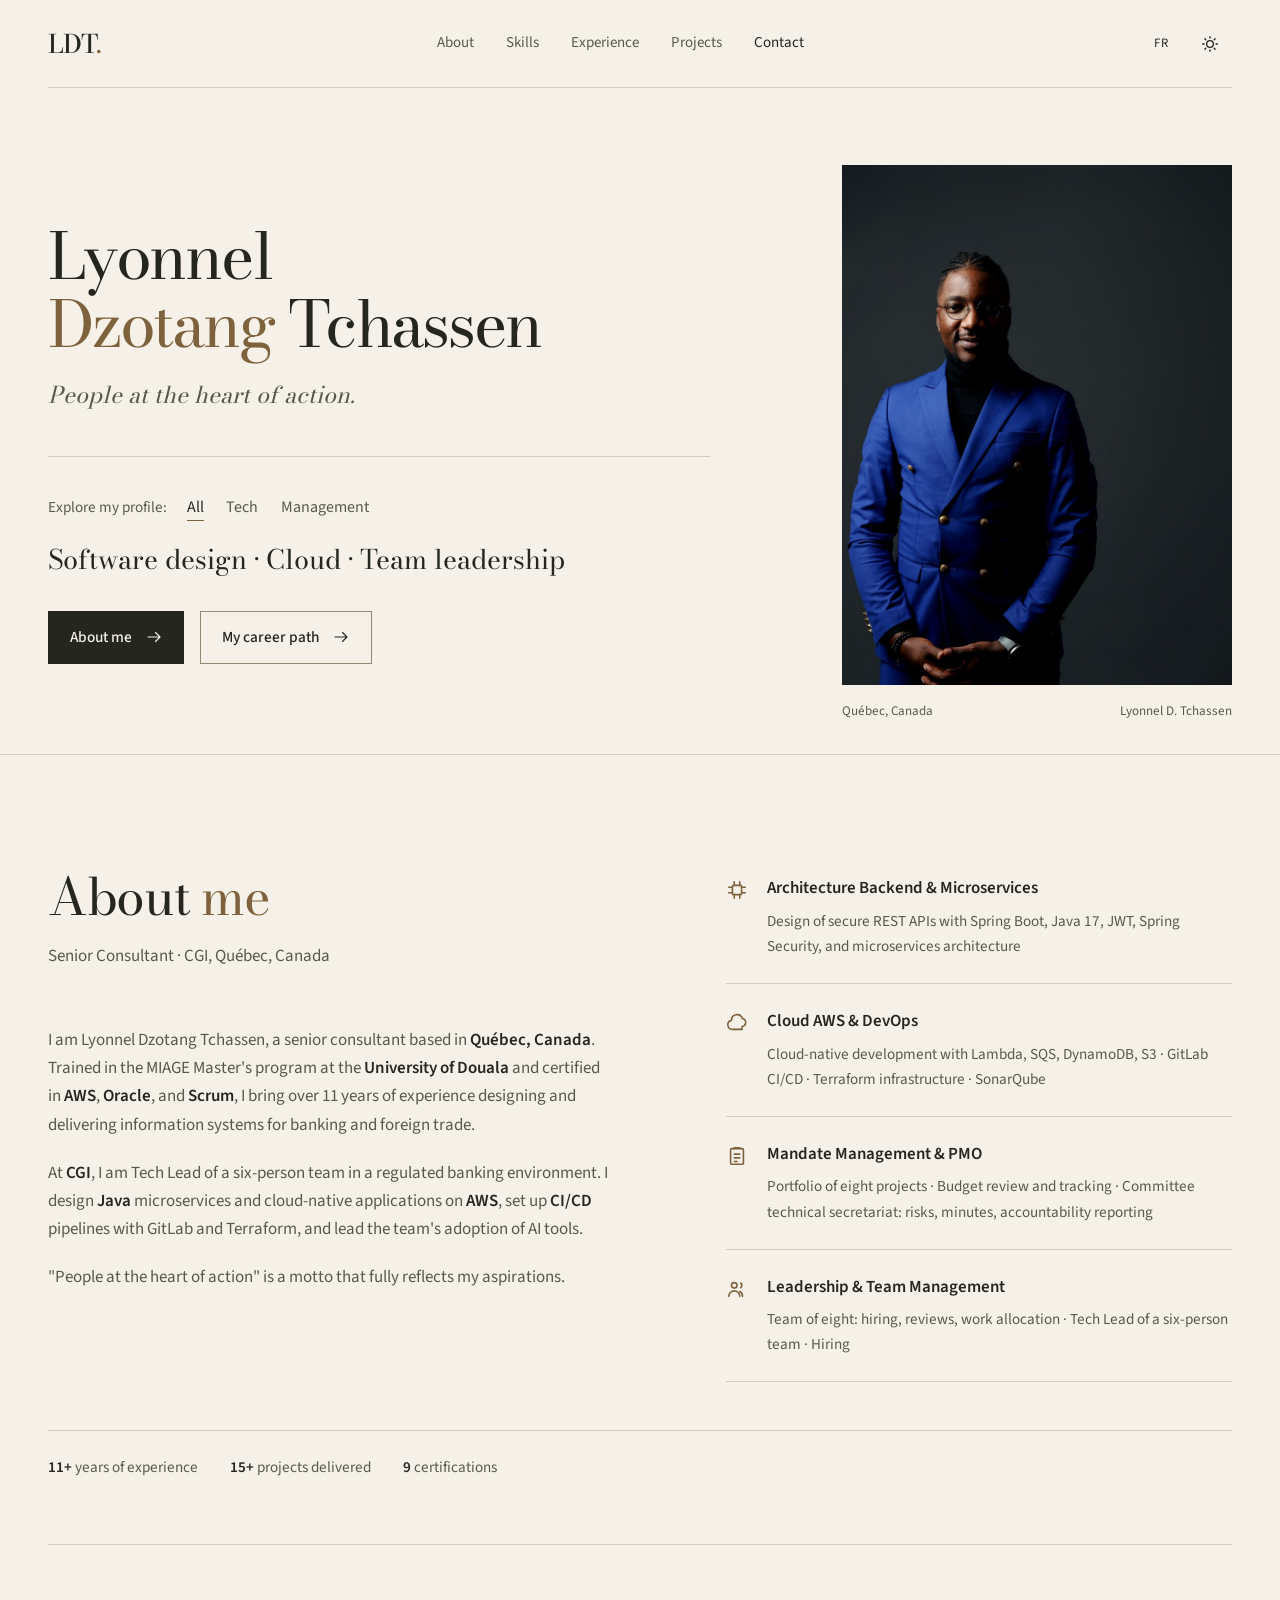
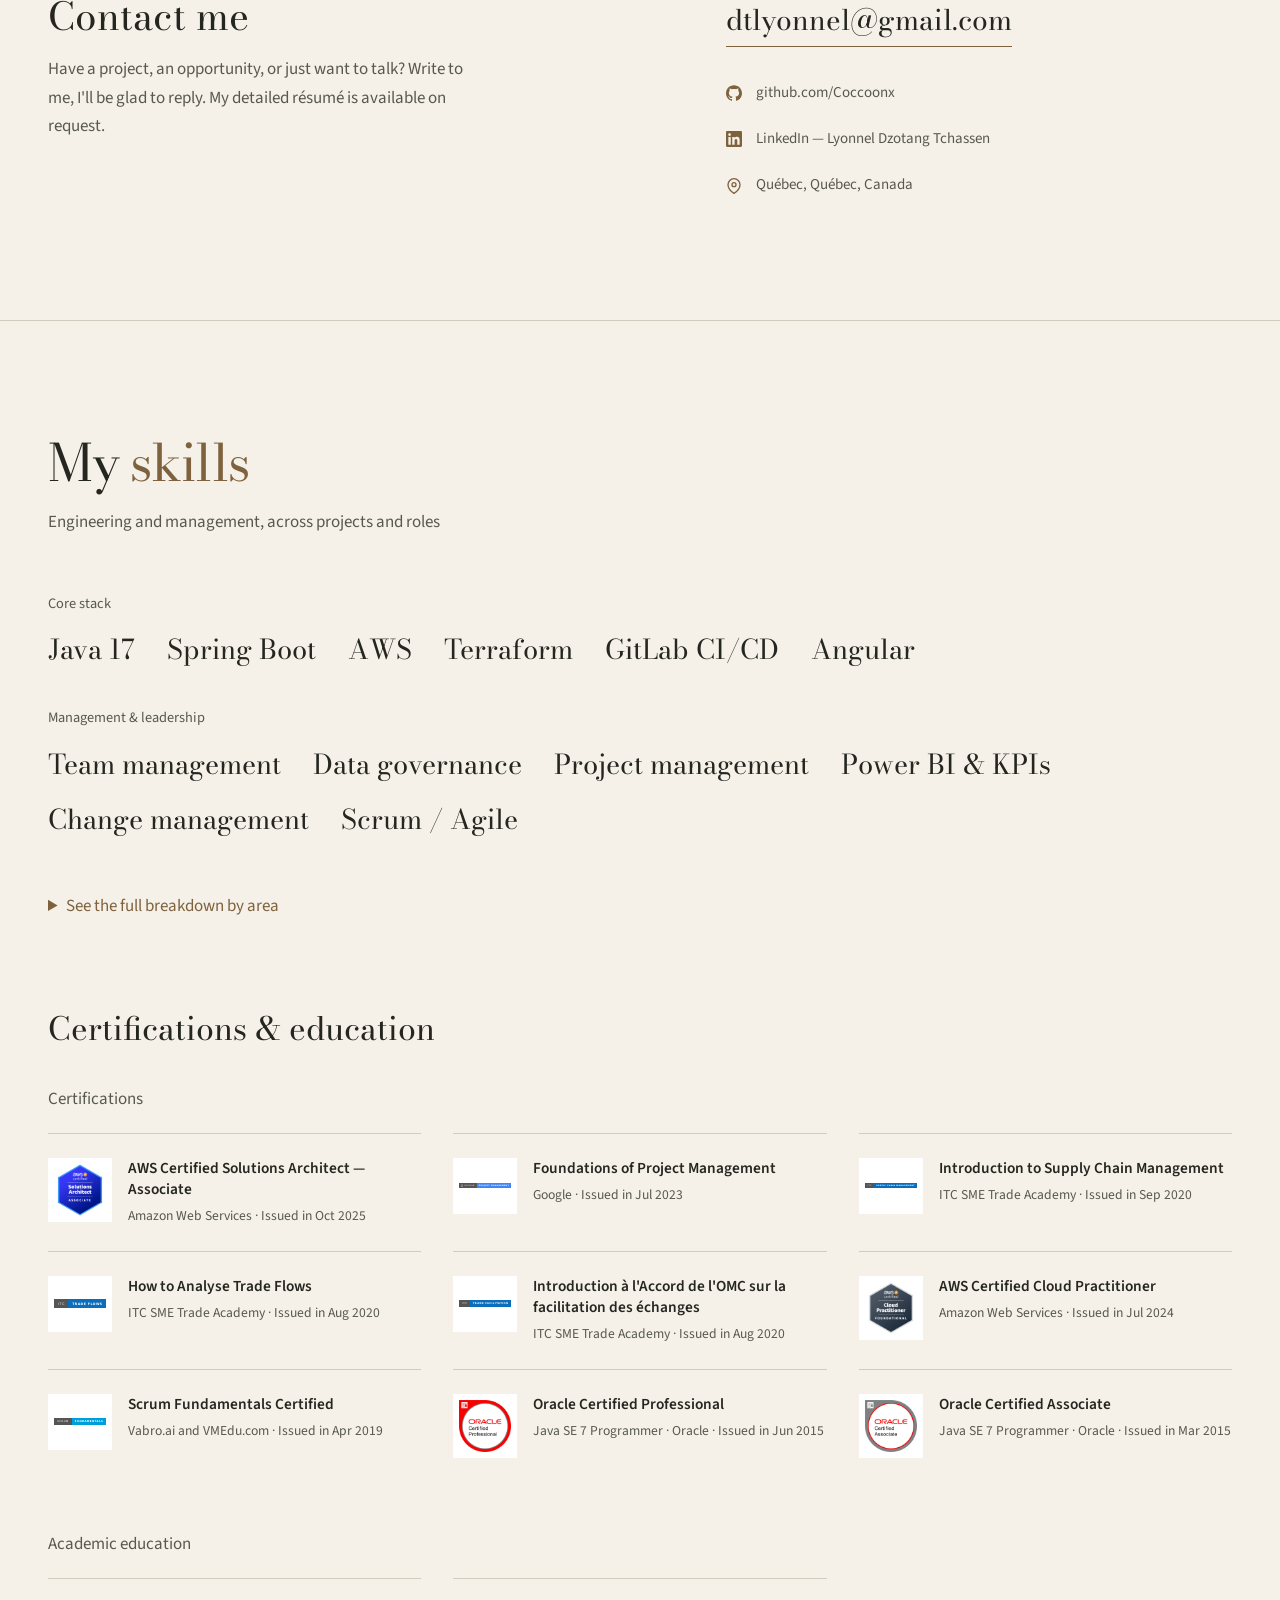
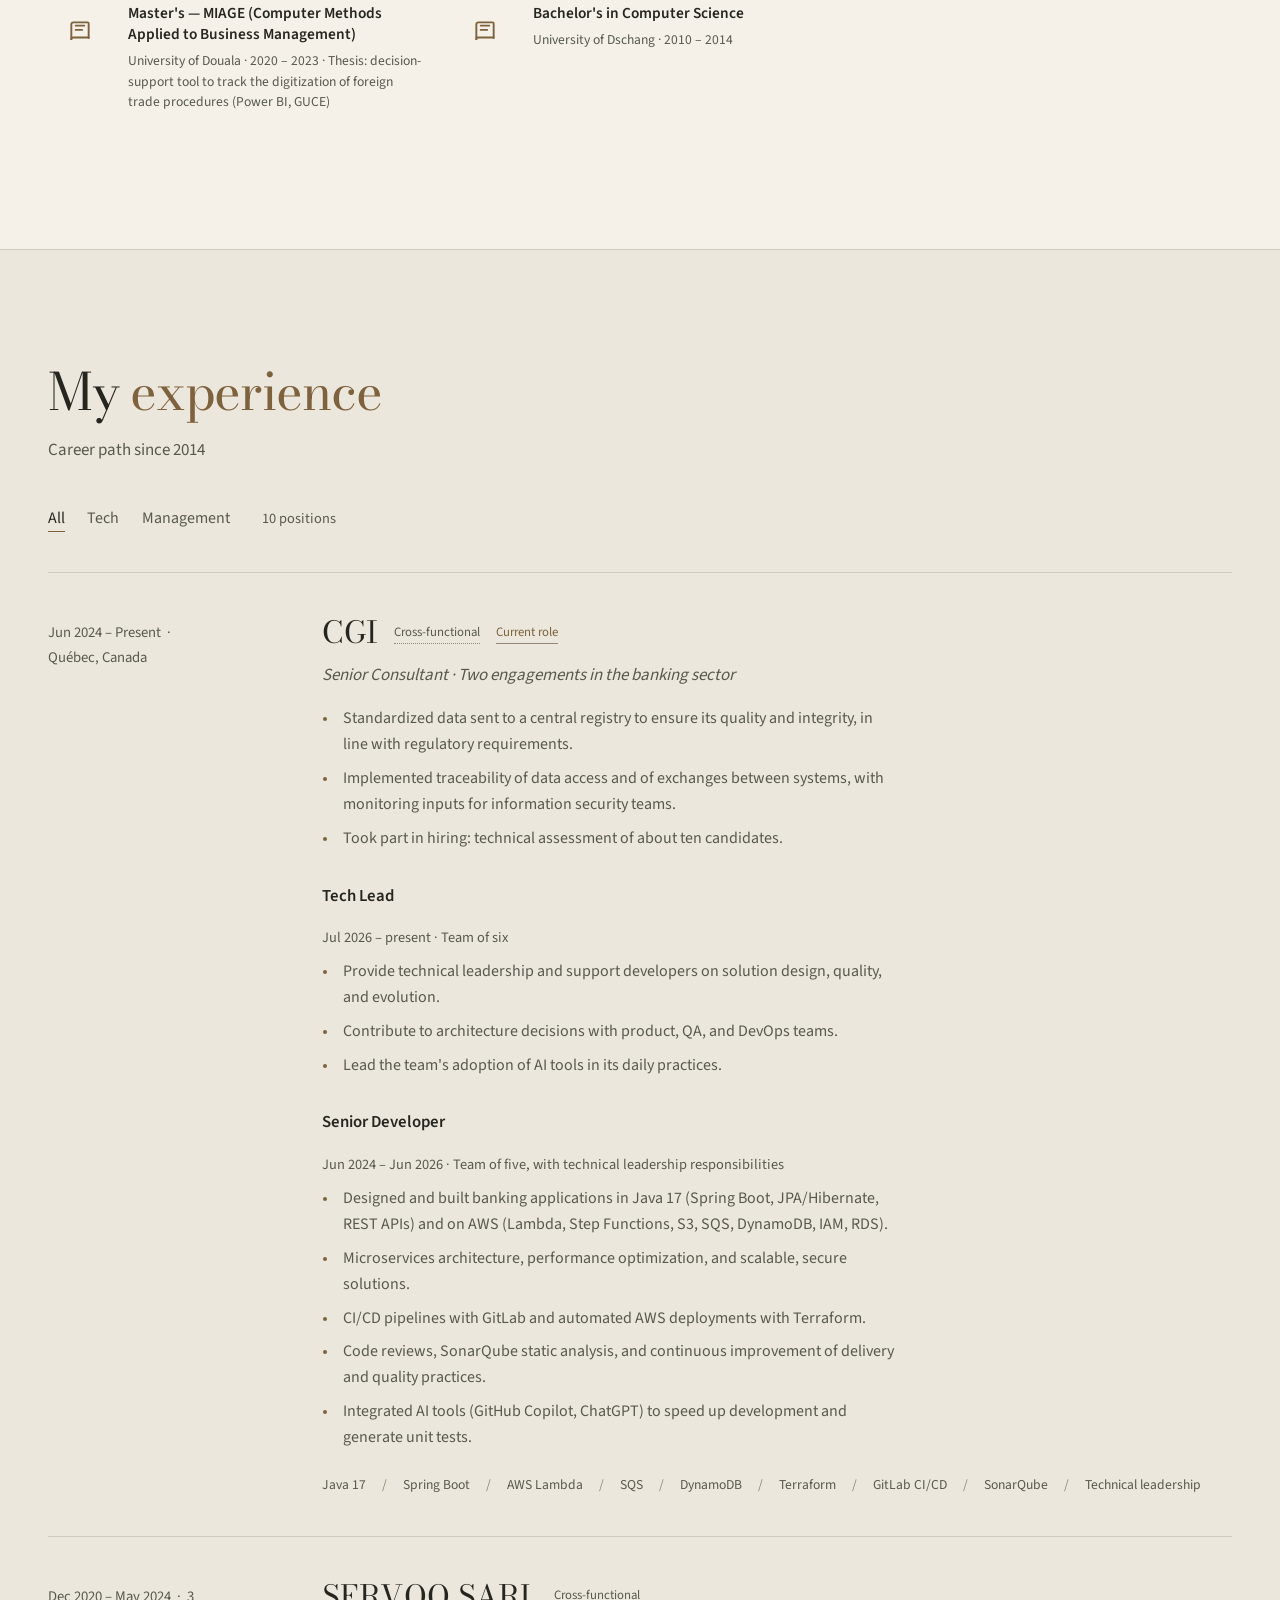
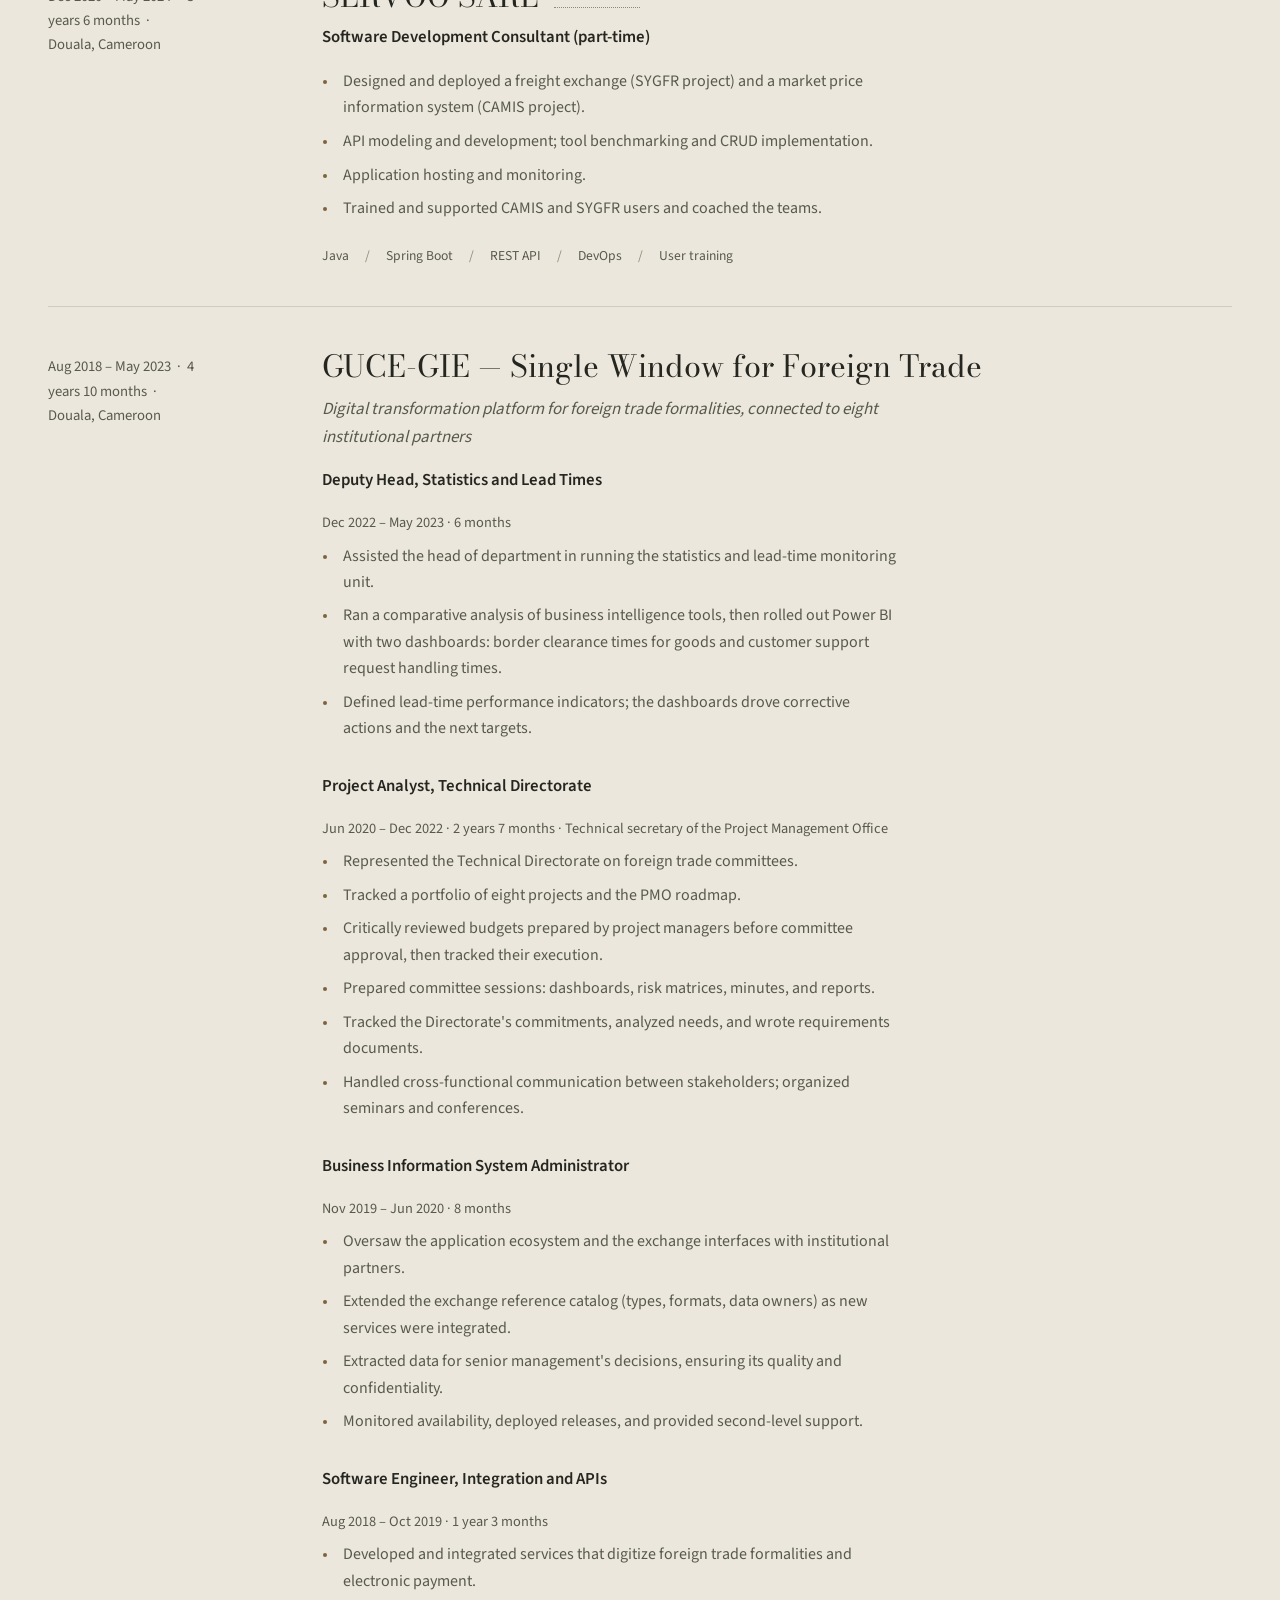
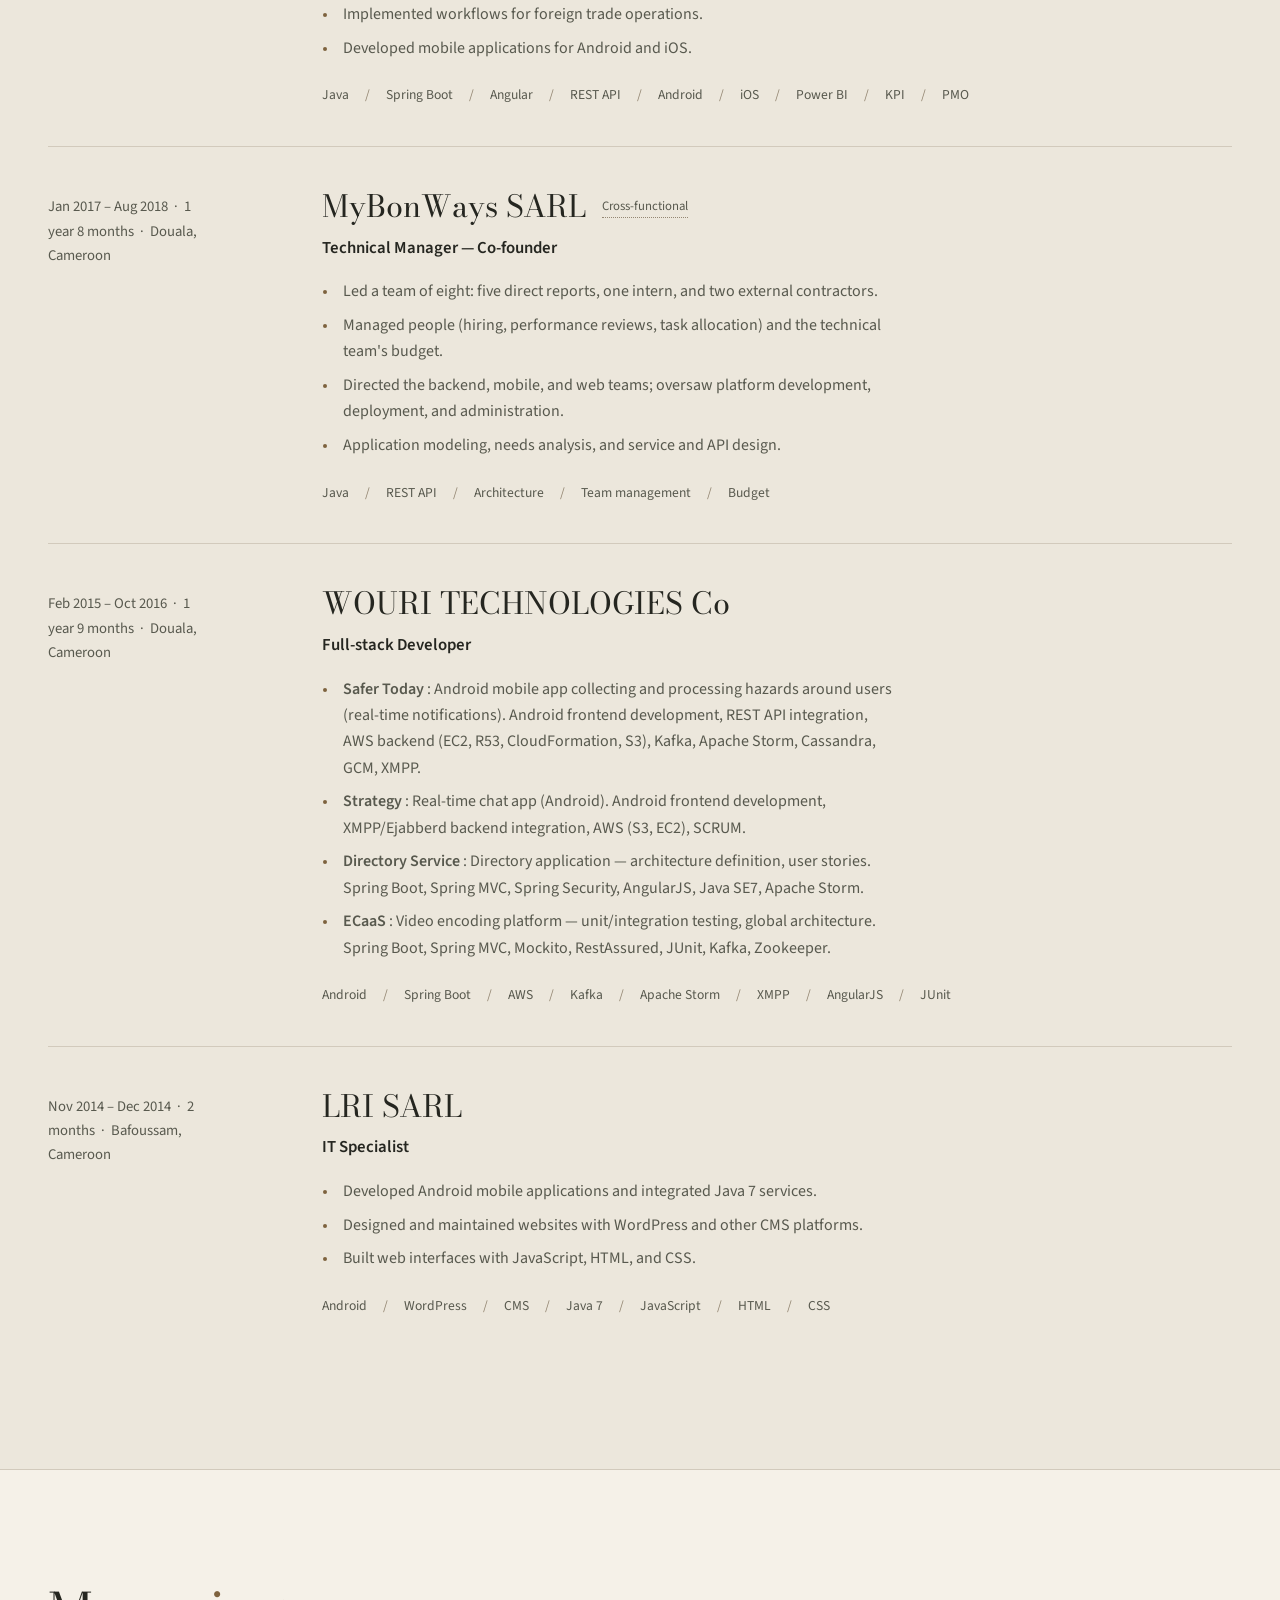
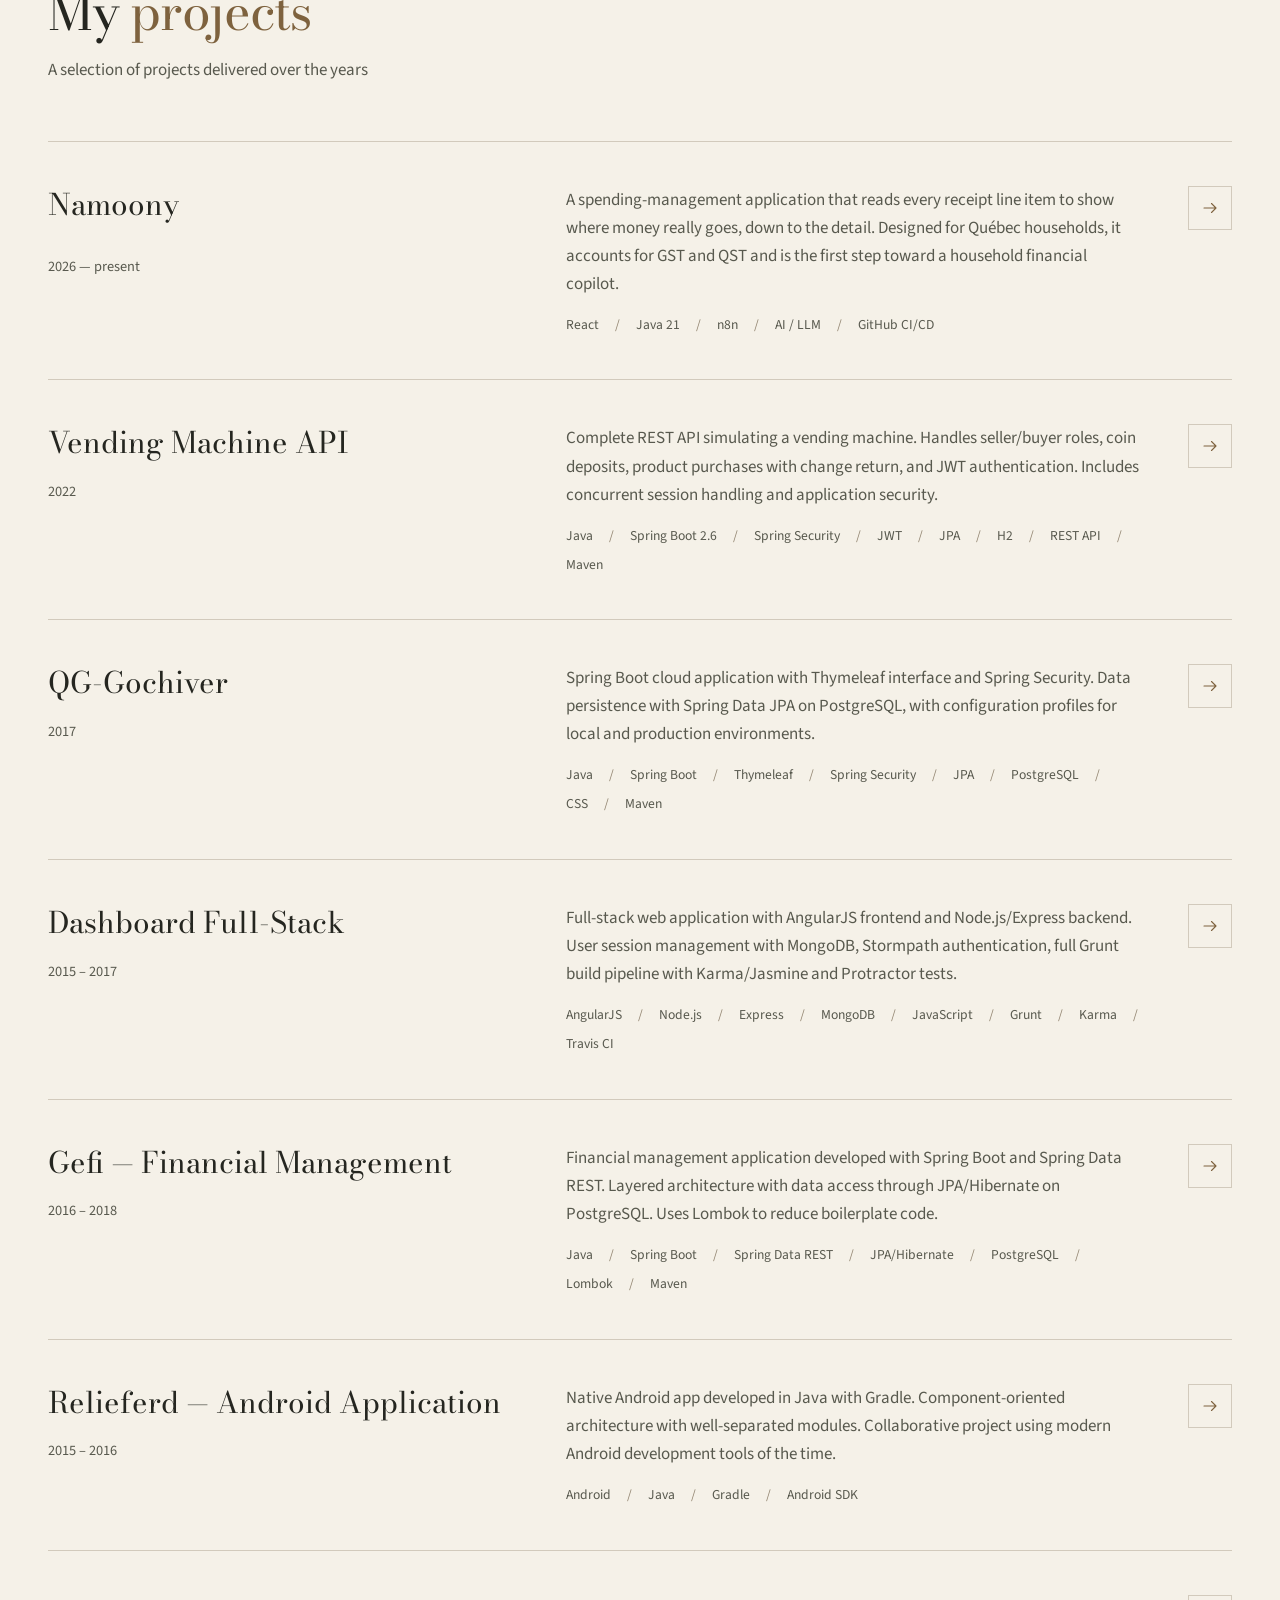
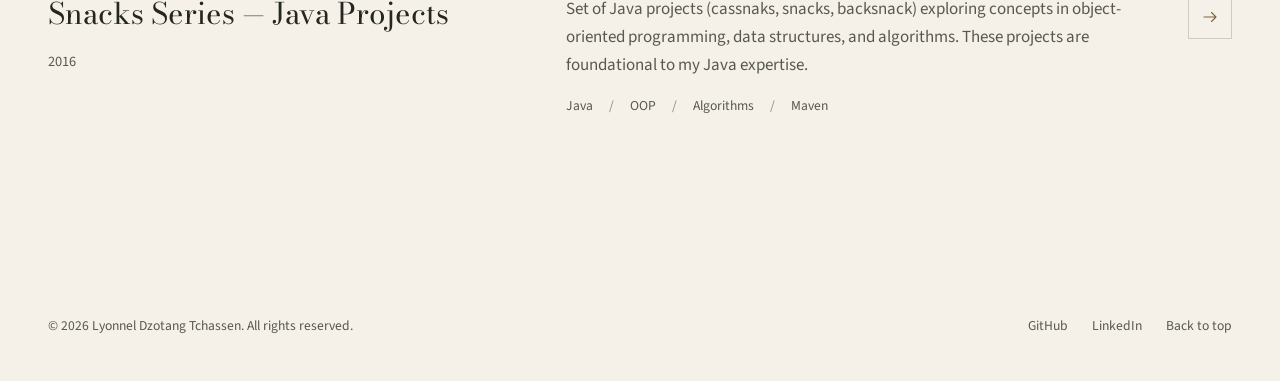
==== commit 3cf63923: "Remove budget amount and user counts from public content Co-Authored-By: Claude Opus 5.5 <noreply@an" ====
--- a/en-ca.html
+++ b/en-ca.html
@@ -125,7 +125,7 @@
             I represented the Technical Directorate on committees, served as technical secretary of the Project
             Management Office (eight projects), and rolled out <strong>Power BI</strong> for decision-making. At
             <strong>CGI</strong>, I help standardize banking data and make it traceable. I have led teams of up to
-            eight people and helped 35 users adopt new systems.
+            eight people and helped users adopt new systems.
           </p>
           <p>
             "People at the heart of action" is a motto that fully reflects my aspirations.
@@ -185,7 +185,7 @@
             <svg class="icon" viewBox="0 0 24 24" fill="none" stroke="currentColor" stroke-width="1.75" stroke-linecap="round" stroke-linejoin="round" aria-hidden="true"><path d="M20 12a8 8 0 0 1-14 5.3M4 12a8 8 0 0 1 14-5.3"/><path d="M18 3v4h-4M6 21v-4h4"/></svg>
             <div>
               <h3>Change Management</h3>
-              <p>35 users trained and supported (CAMIS, SYGFR) · Team adoption of AI tools</p>
+              <p>User training and support (CAMIS, SYGFR) · Team adoption of AI tools</p>
             </div>
           </div>
         </div>
@@ -593,7 +593,7 @@
               <li>Designed and deployed a freight exchange (SYGFR project) and a market price information system (CAMIS project).</li>
               <li>API modeling and development; tool benchmarking and CRUD implementation.</li>
               <li>Application hosting and monitoring.</li>
-              <li>Trained and supported 35 users (20 on CAMIS, 15 on SYGFR) and coached the teams.</li>
+              <li>Trained and supported CAMIS and SYGFR users and coached the teams.</li>
             </ul>
             <div class="timeline-tech">
               <span class="tag">Java</span><span class="tag">Spring Boot</span><span class="tag">REST API</span><span class="tag">DevOps</span><span class="tag">User training</span>
@@ -623,7 +623,7 @@
               <p class="timeline-sub-period">Jun 2020 – Dec 2022 · 2 years 7 months · Technical secretary of the Project Management Office</p>
               <ul class="timeline-tasks">
                 <li>Represented the Technical Directorate on foreign trade committees.</li>
-                <li>Tracked a portfolio of eight projects (budgets of about 250 million CFA francs) and the PMO roadmap.</li>
+                <li>Tracked a portfolio of eight projects and the PMO roadmap.</li>
                 <li>Critically reviewed budgets prepared by project managers before committee approval, then tracked their execution.</li>
                 <li>Prepared committee sessions: dashboards, risk matrices, minutes, and reports.</li>
                 <li>Tracked the Directorate's commitments, analyzed needs, and wrote requirements documents.</li>
